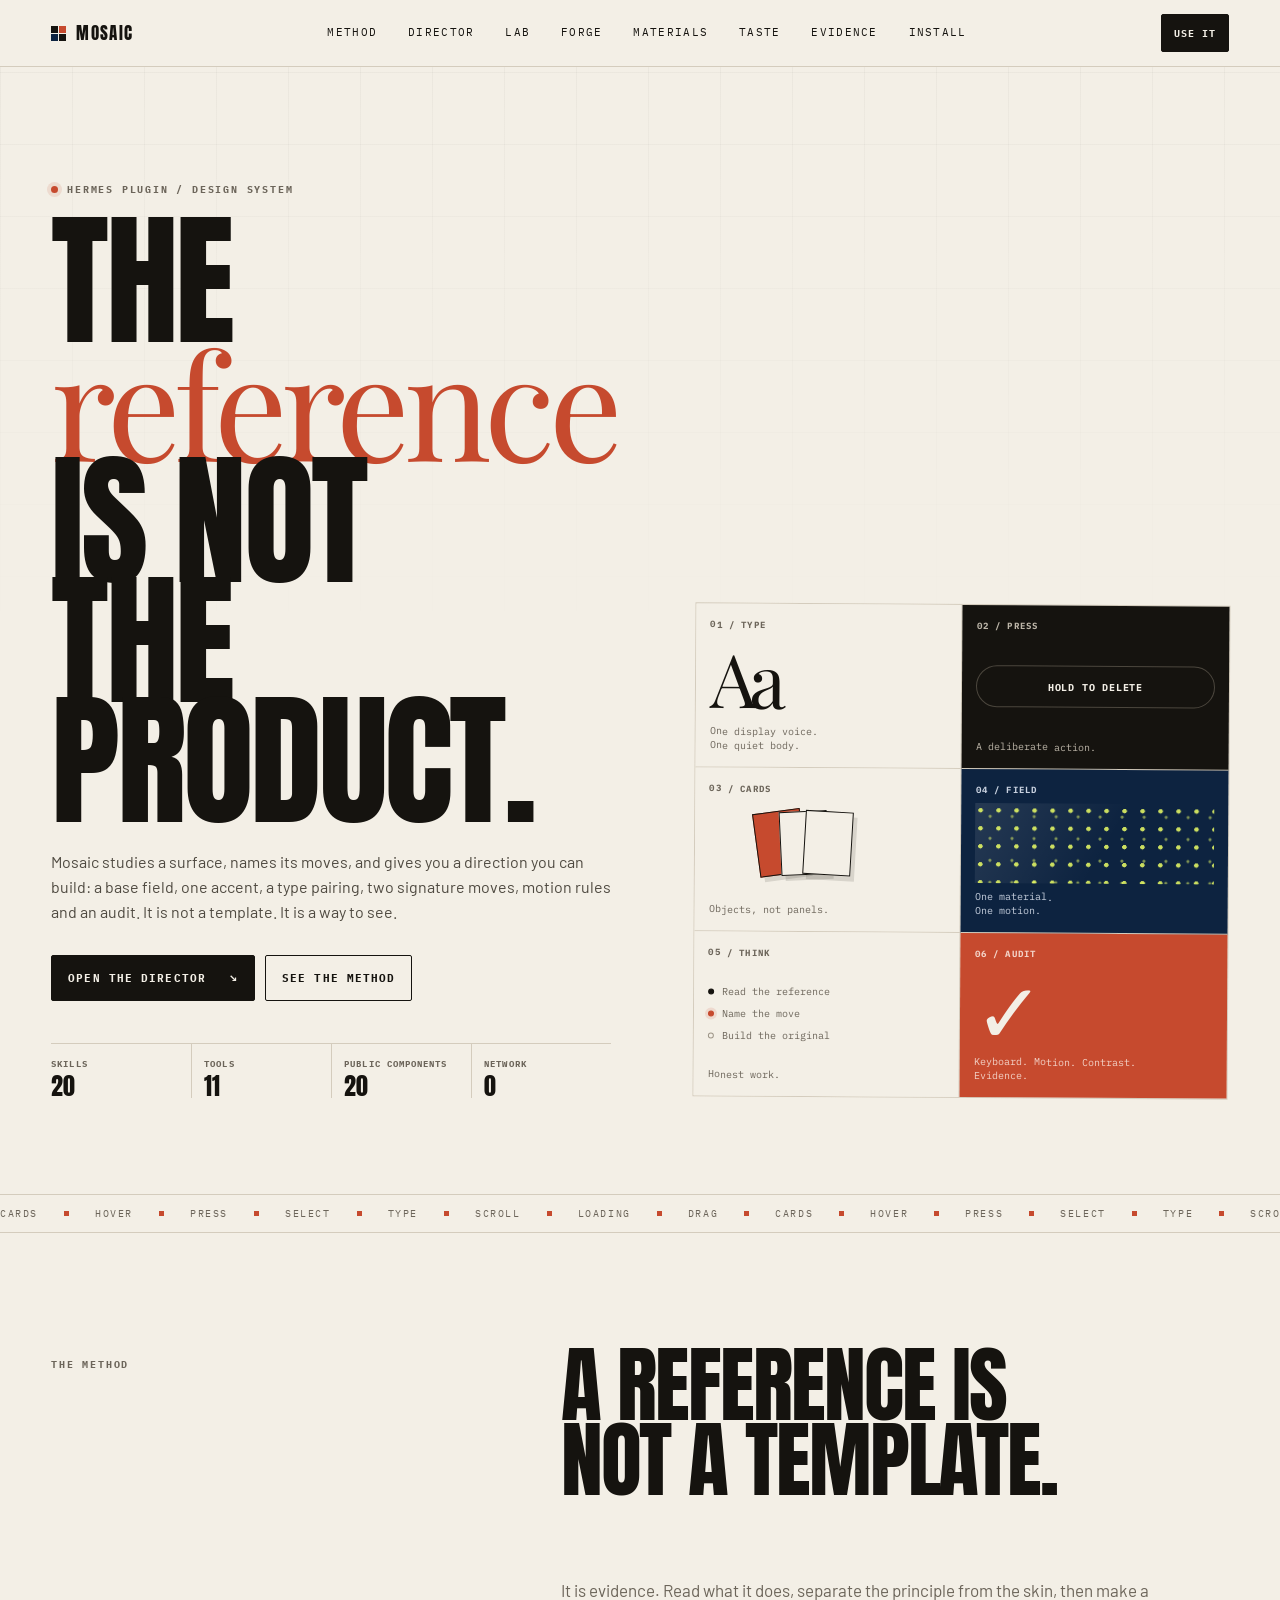
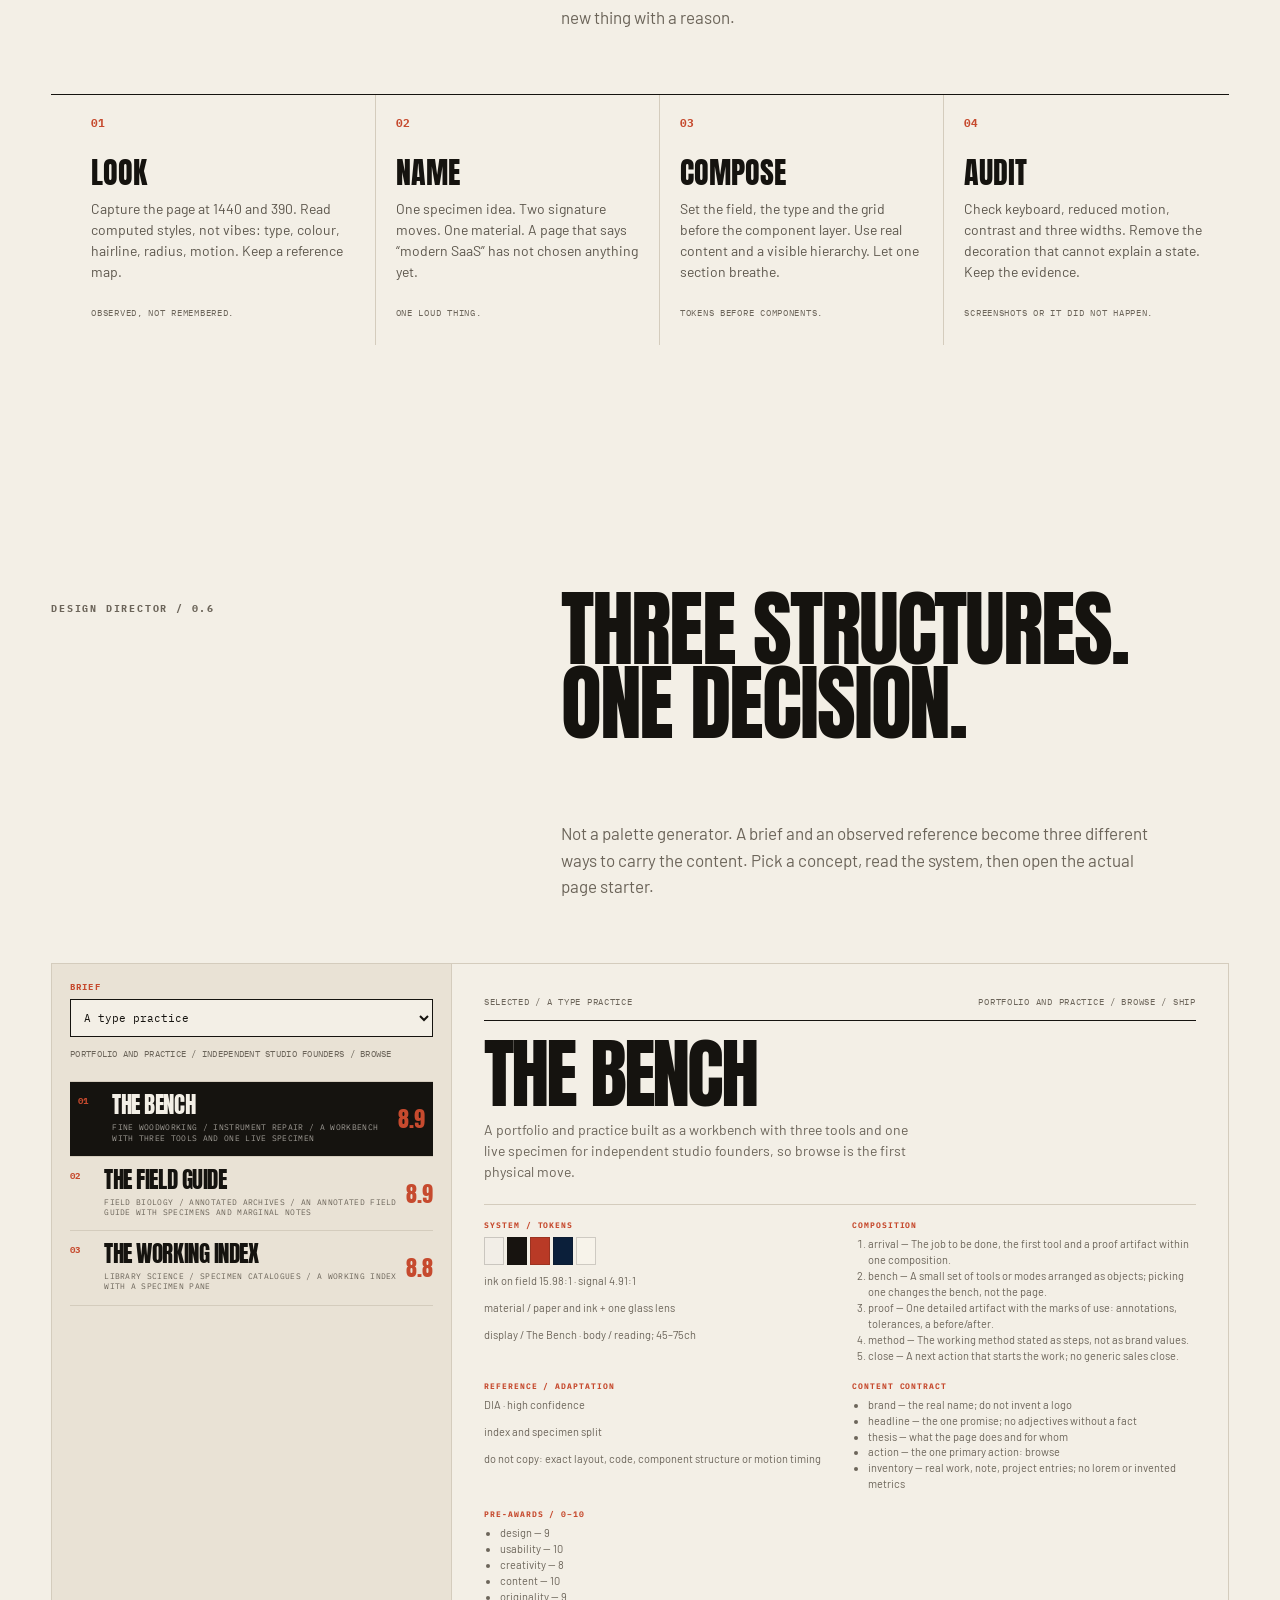
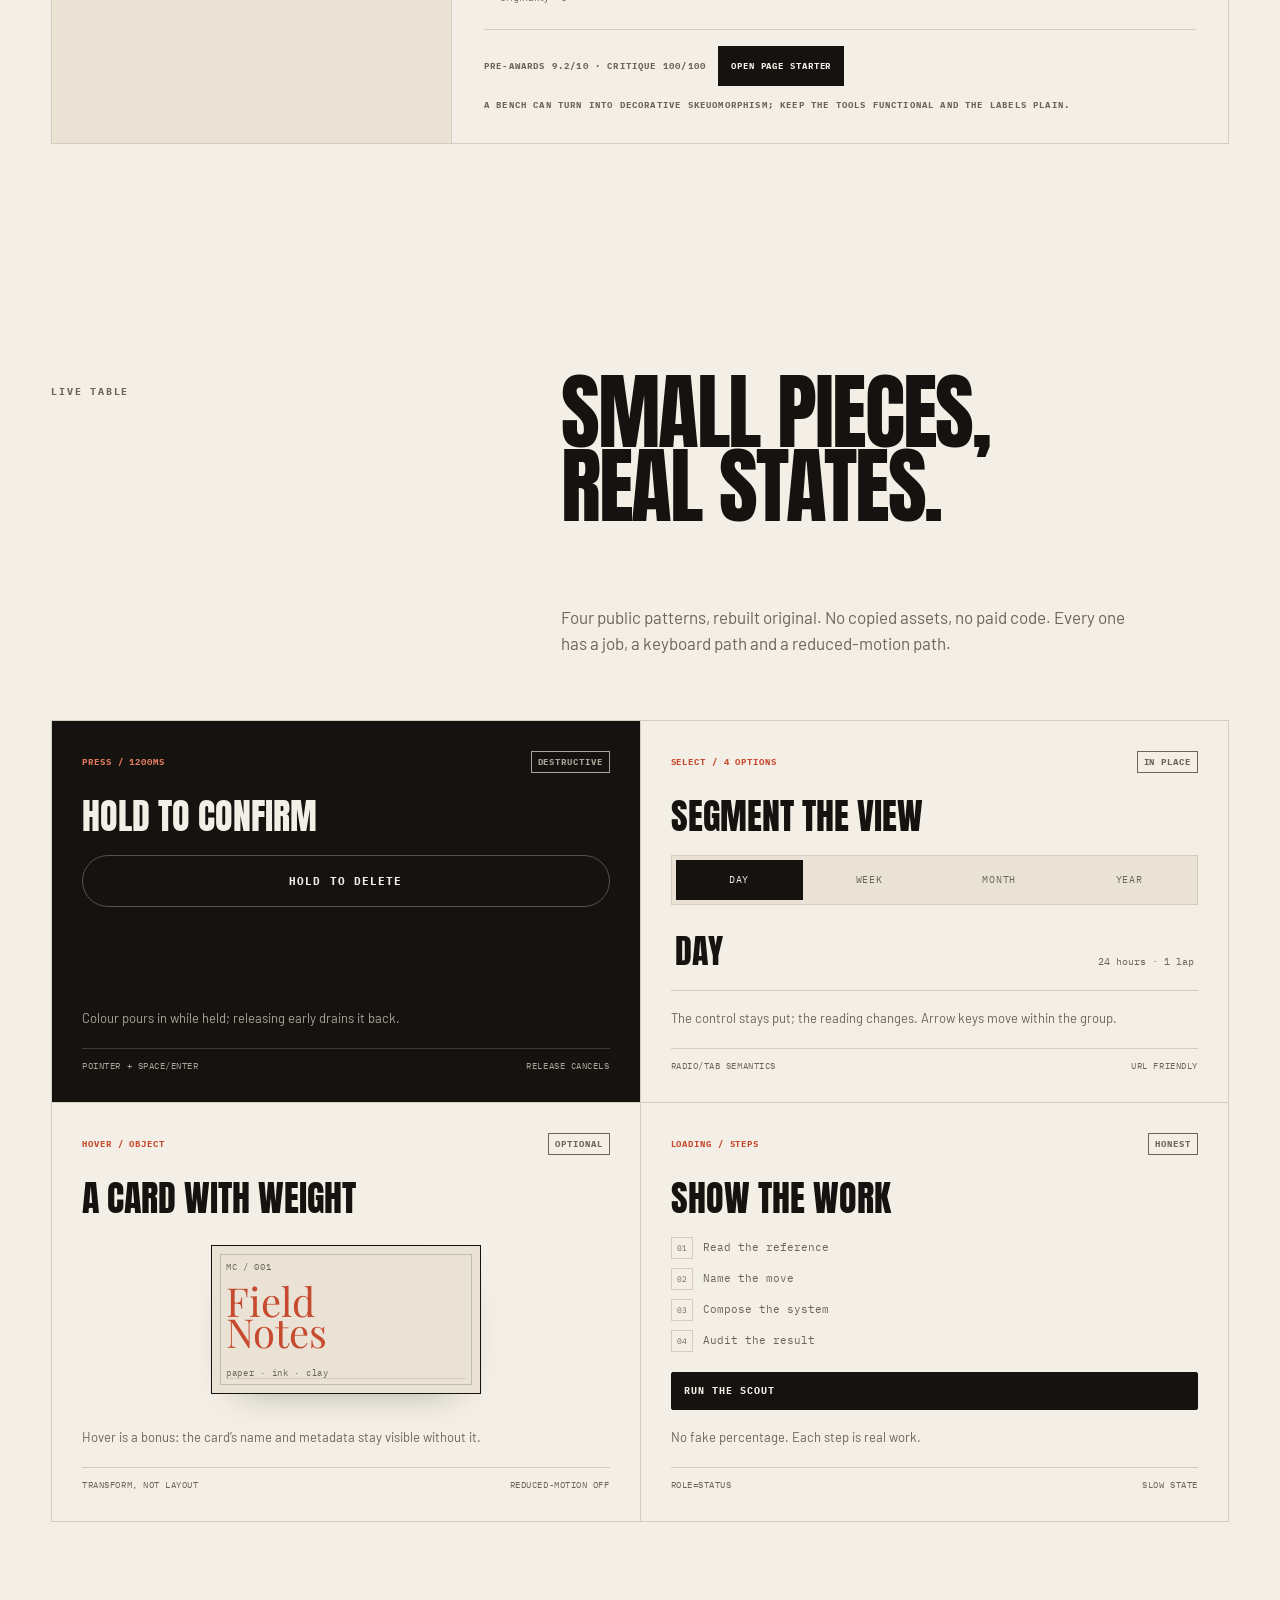
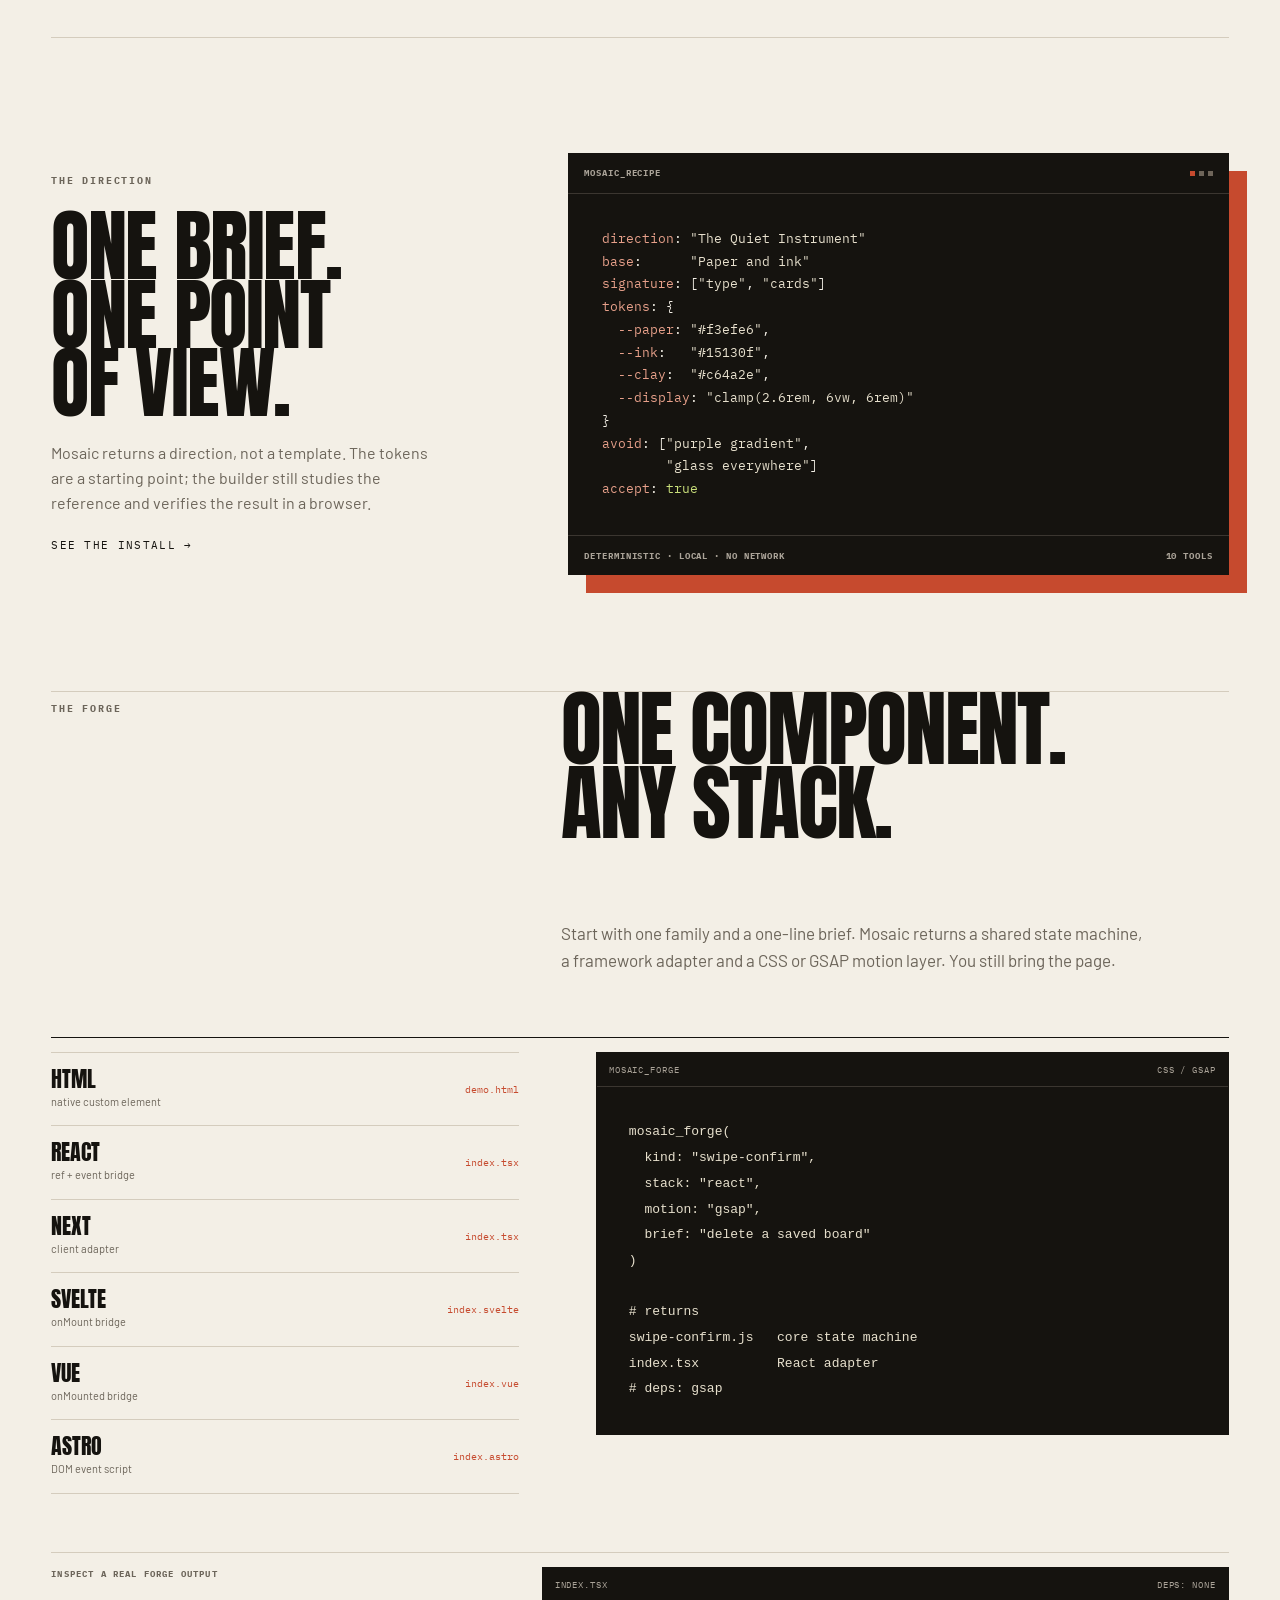
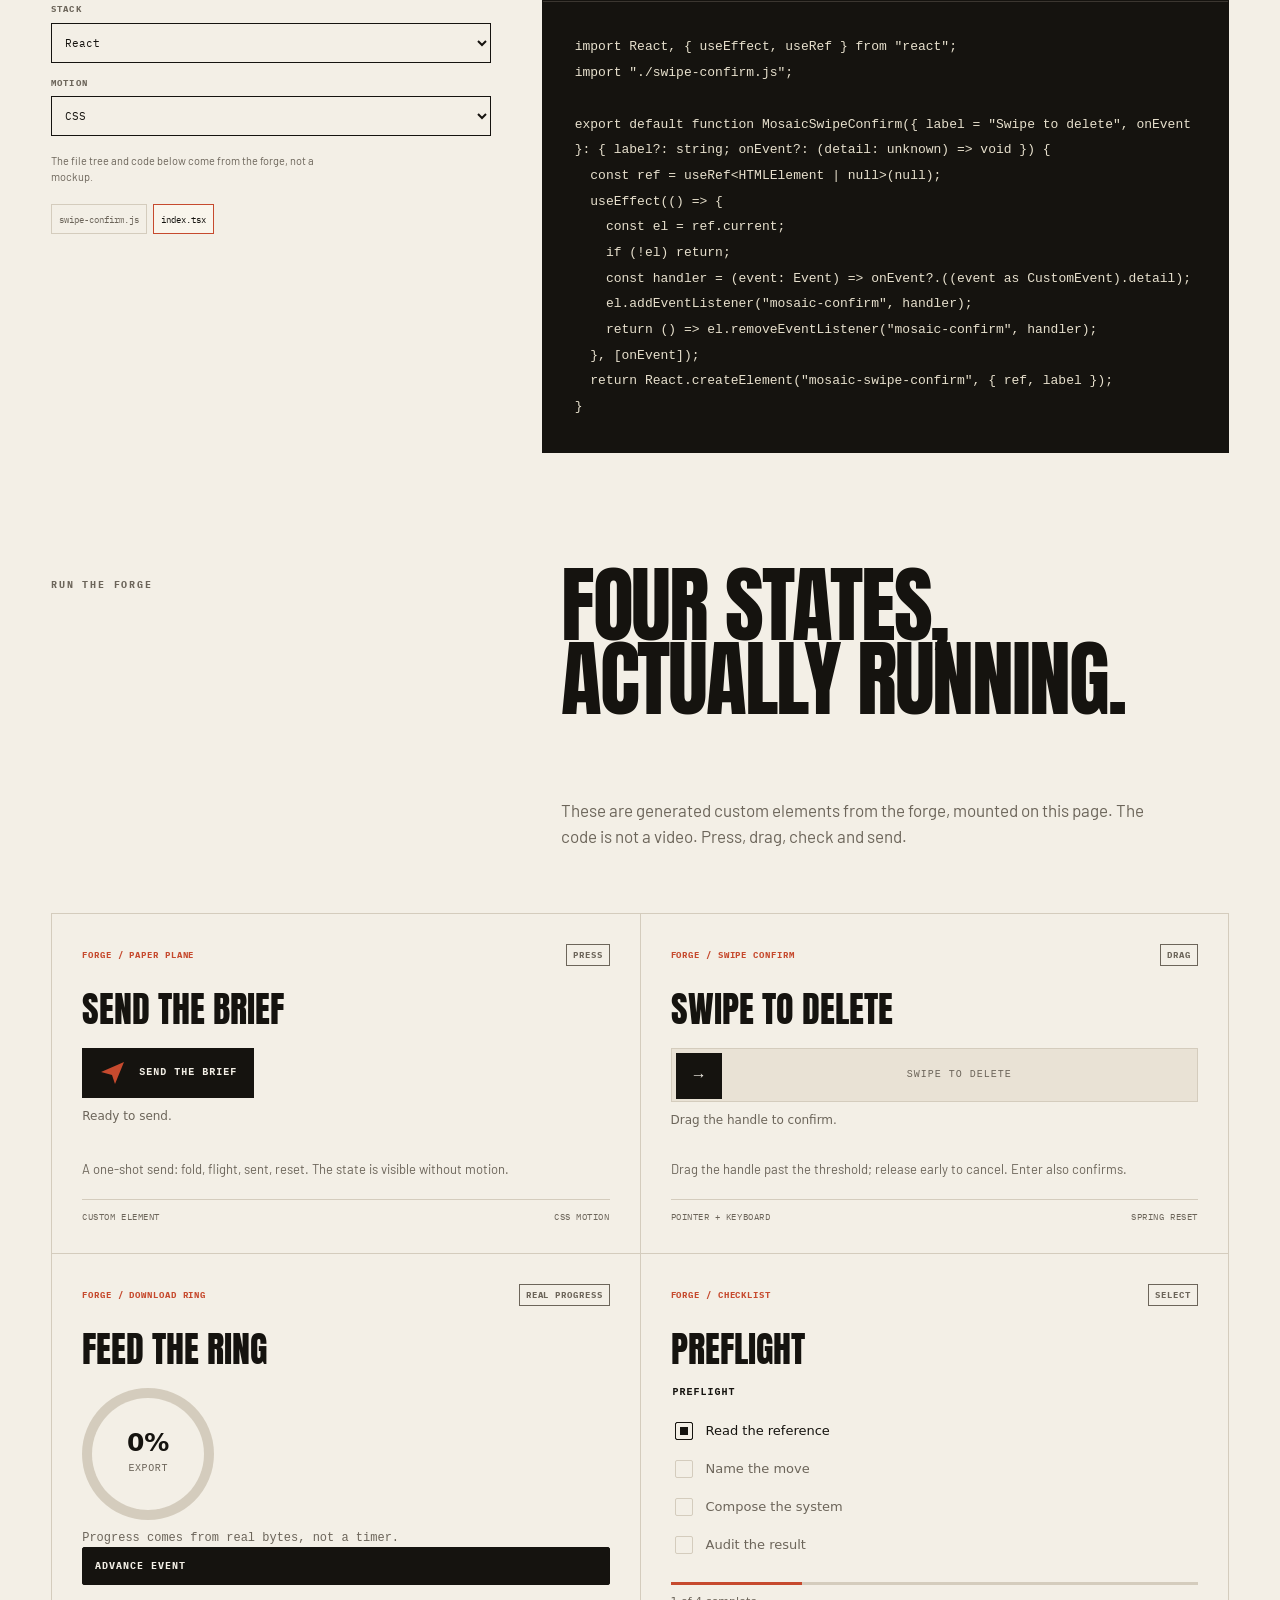
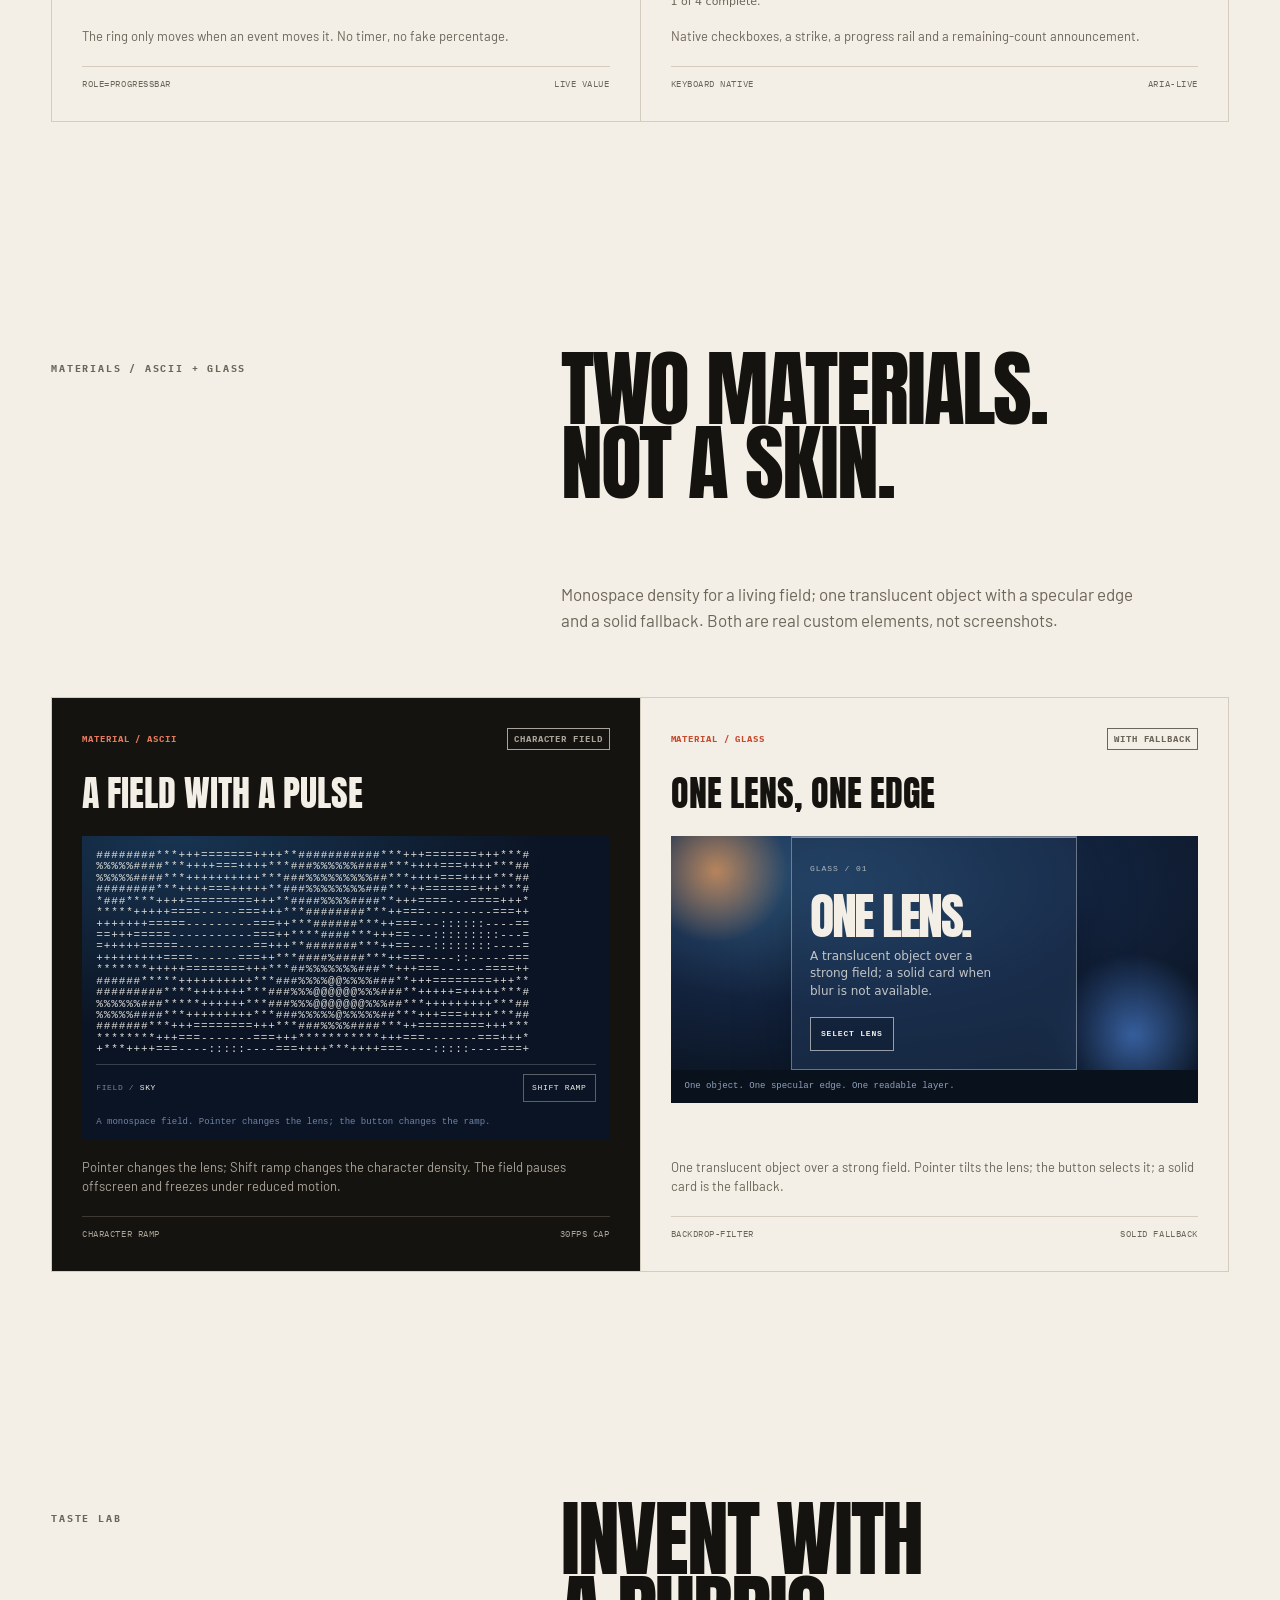
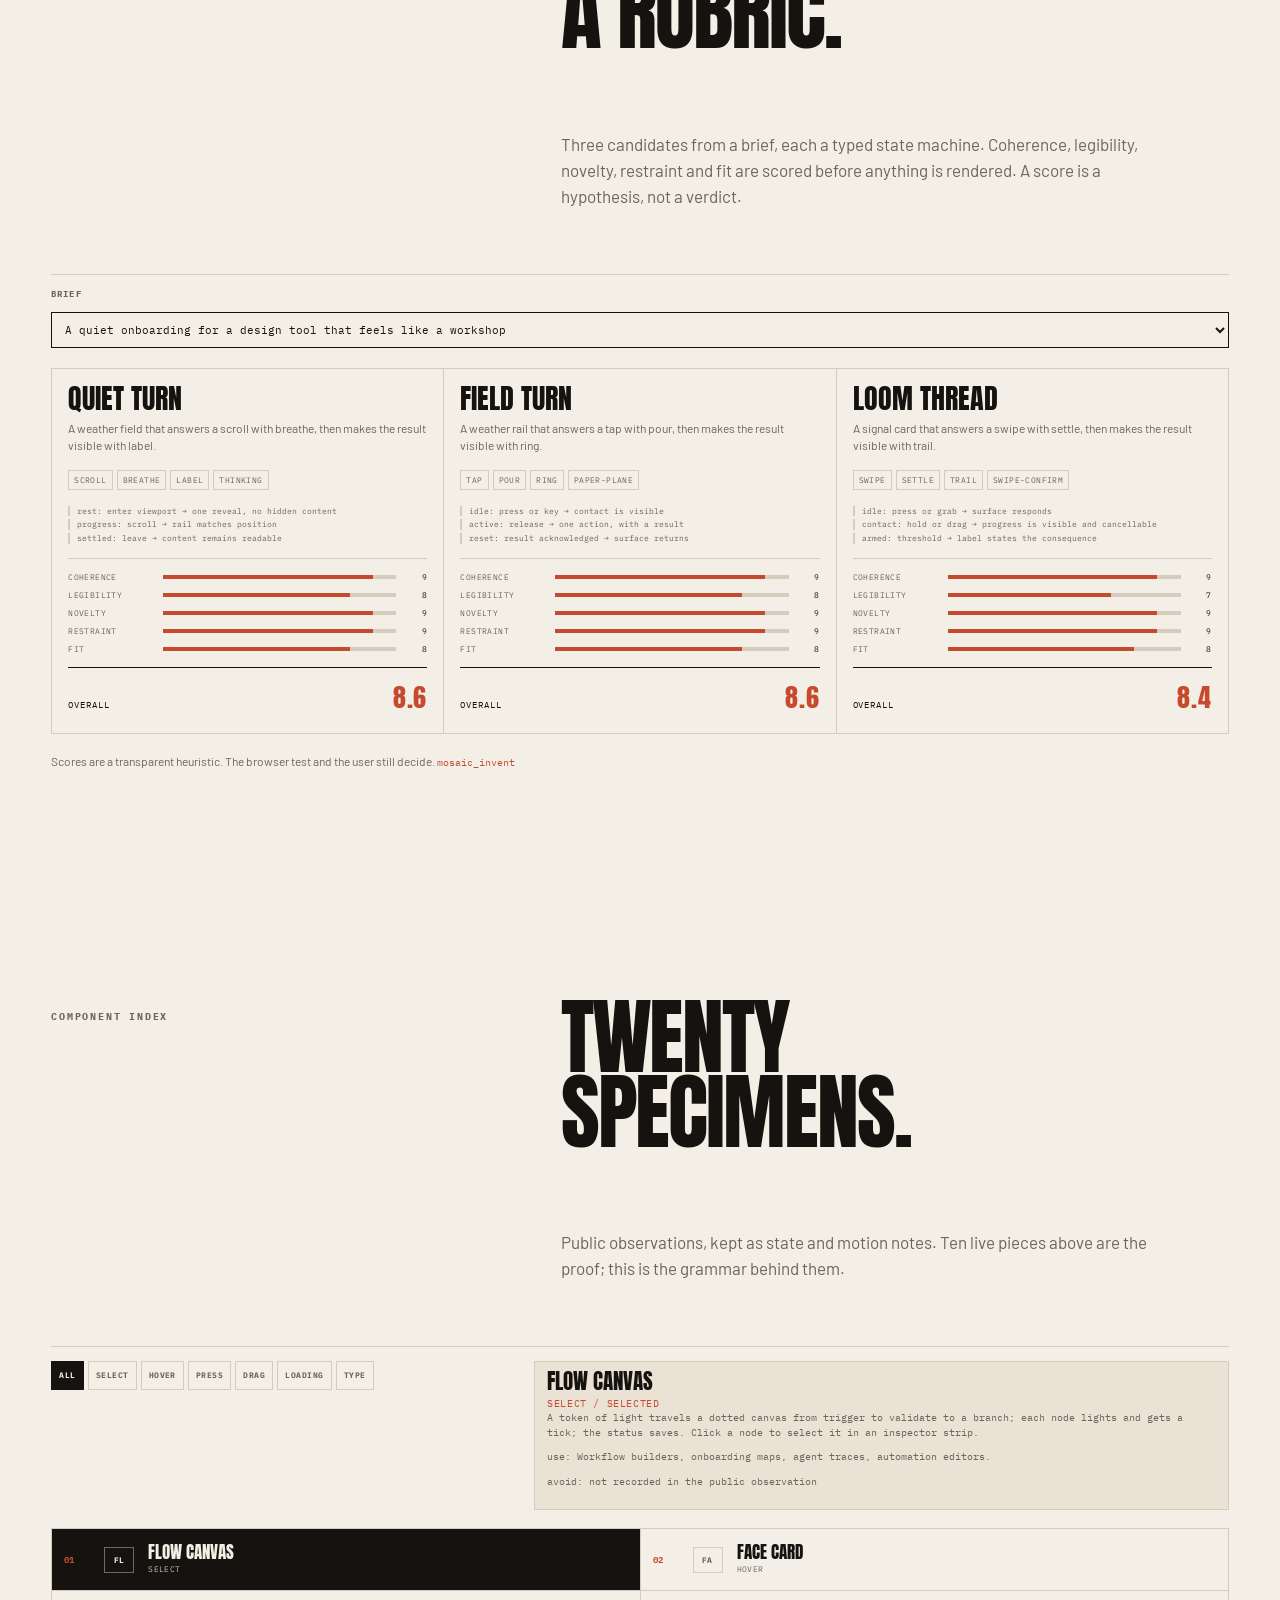
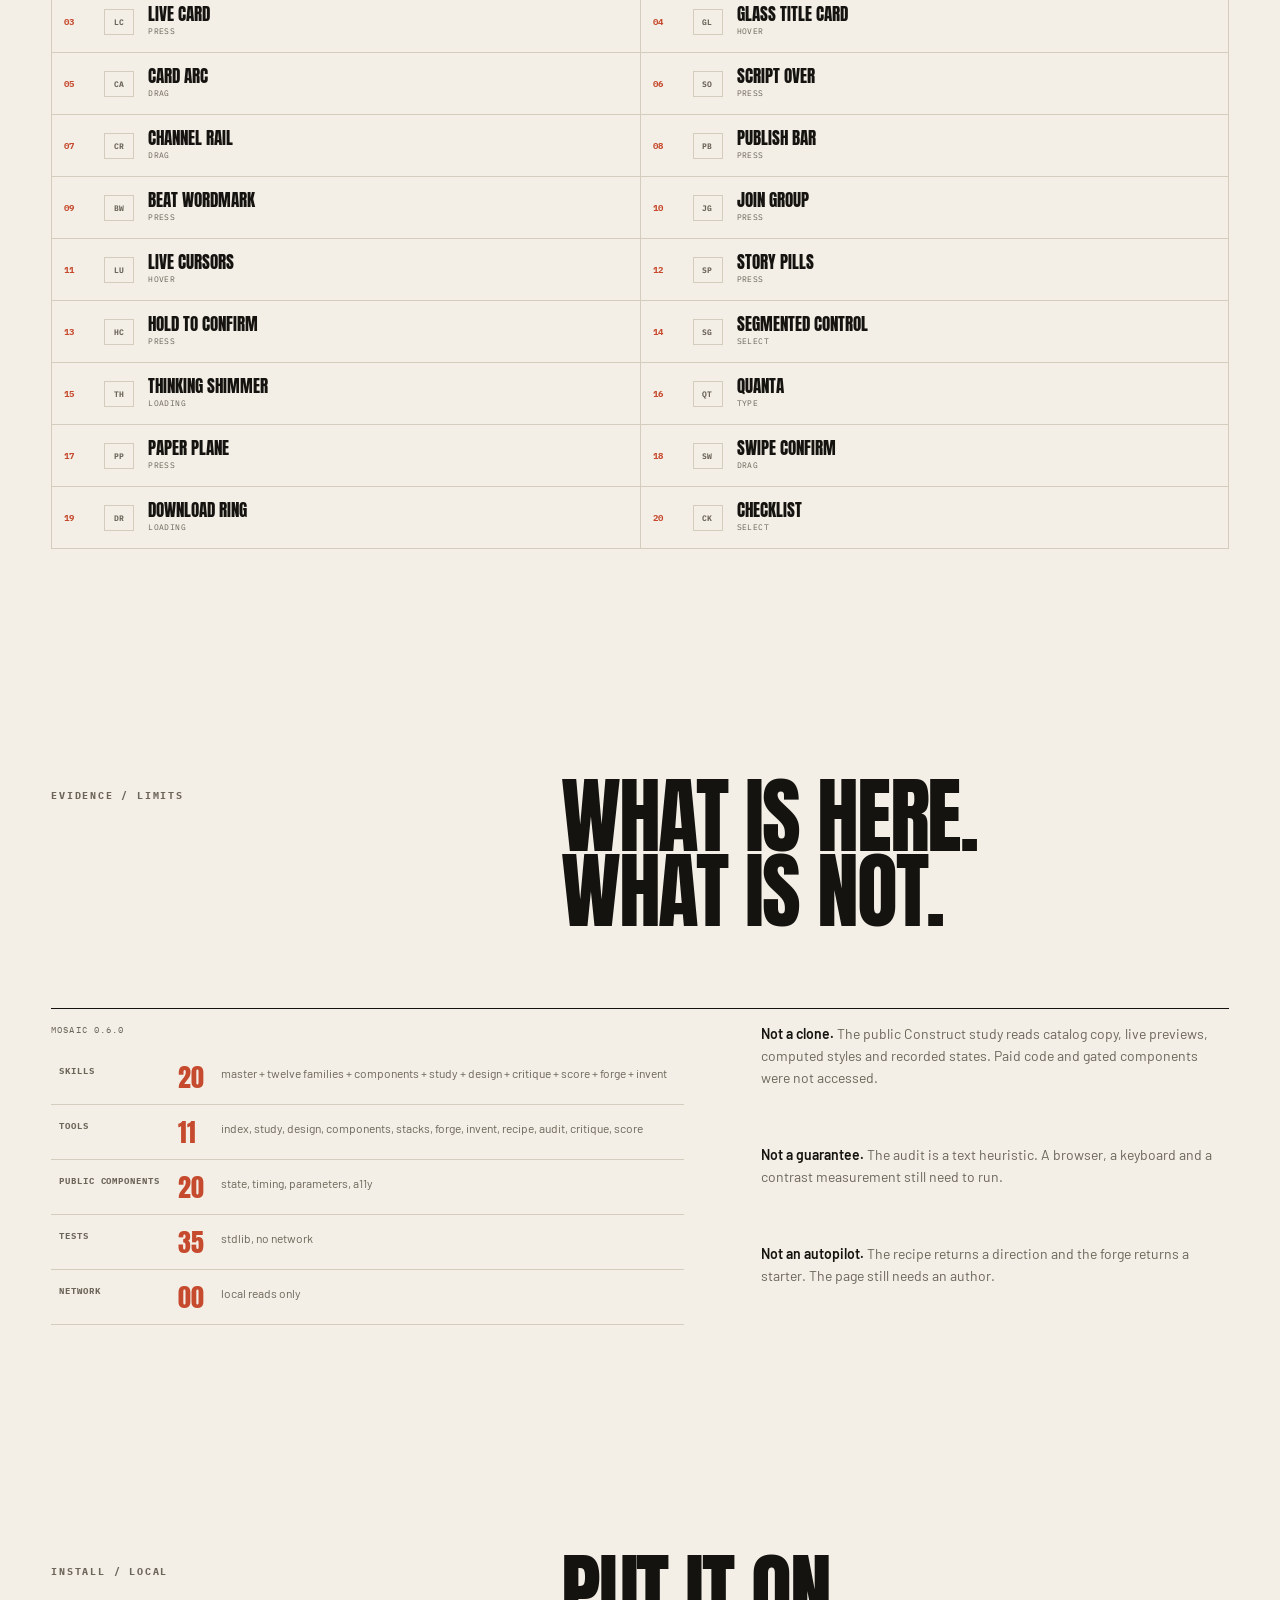
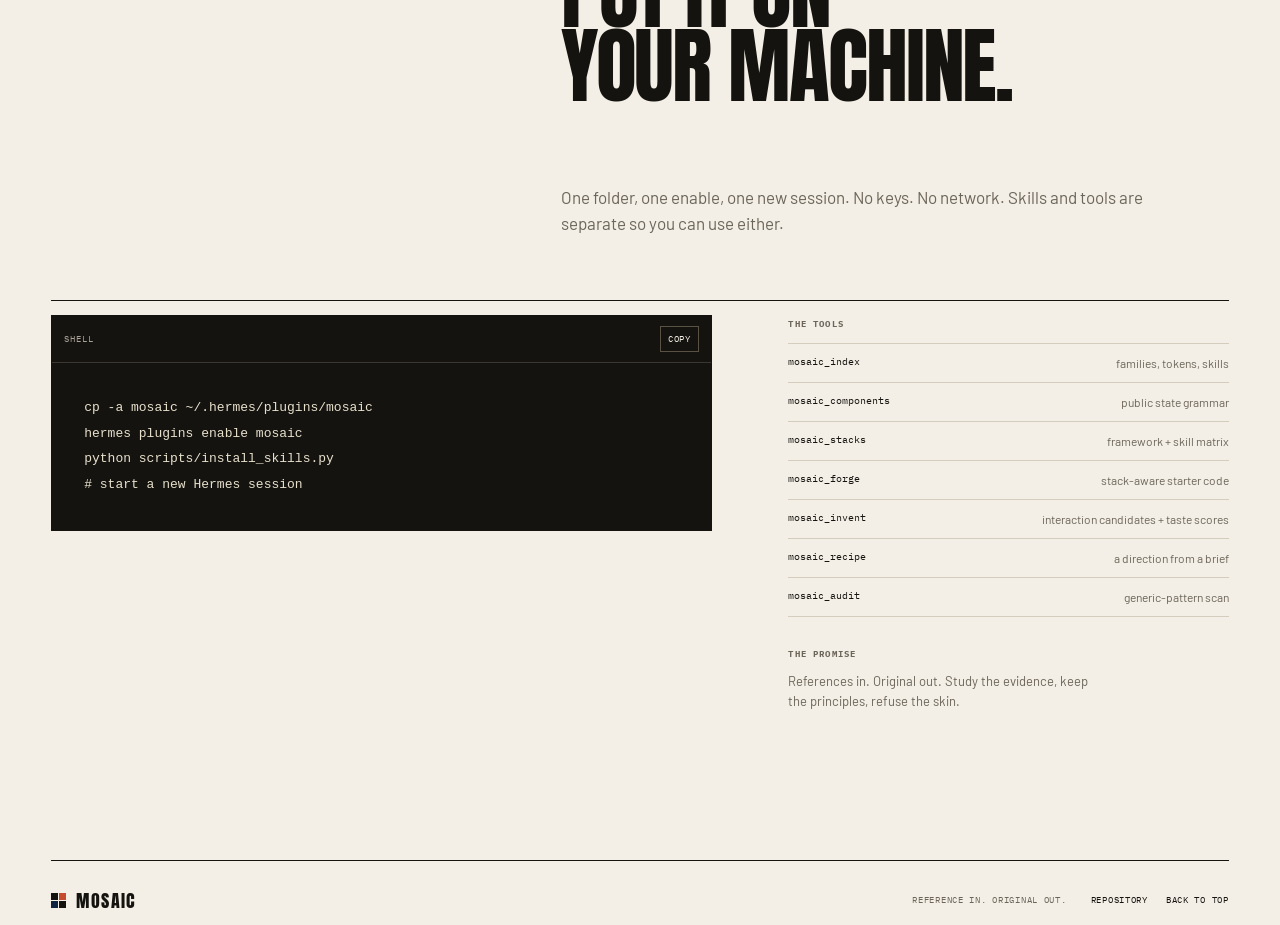
==== site/index.html @ 7f7f1e5a "Fix download ring sweep and remove duplicate specimen rows" ====
<!doctype html>
<html lang="en" class="no-js">
<head>
  <meta charset="utf-8">
  <meta name="viewport" content="width=device-width, initial-scale=1">
  <meta name="theme-color" content="#f3efe6">
  <title>Mosaic — Reference in. Original out.</title>
  <meta name="description" content="Mosaic is a Hermes plugin for turning a studied design reference into an original web direction: tokens, type, composition, motion and an audit. Not a template.">
  <link rel="icon" href="data:image/svg+xml,%3Csvg xmlns='http://www.w3.org/2000/svg' viewBox='0 0 32 32'%3E%3Crect width='32' height='32' fill='%23f3efe6'/%3E%3Crect x='4' y='4' width='11' height='11' fill='%2315130f'/%3E%3Crect x='17' y='4' width='11' height='11' fill='%23c64a2e'/%3E%3Crect x='4' y='17' width='11' height='11' fill='%230d2340'/%3E%3Crect x='17' y='17' width='11' height='11' fill='%2315130f'/%3E%3C/svg%3E">
  <link rel="preload" href="fonts/Anton-Regular.ttf" as="font" type="font/ttf" crossorigin>
  <link rel="preload" href="fonts/Barlow-Regular.ttf" as="font" type="font/ttf" crossorigin>
  <link rel="stylesheet" href="styles.css?v=0.6.0">
</head>
<body>
  <a class="skip" href="#main">Skip to content</a>

  <header class="site-head">
    <a class="brand" href="#top" aria-label="Mosaic home">
      <span class="brand-mark" aria-hidden="true"><i></i><i></i><i></i><i></i></span>
      <span class="brand-name">MOSAIC</span>
    </a>
    <nav class="site-nav" aria-label="Primary">
      <a href="#method">Method</a>
      <a href="#director">Director</a>
      <a href="#lab">Lab</a>
      <a href="#forge">Forge</a>
      <a href="#materials">Materials</a>
      <a href="#taste">Taste</a>
      <a href="#evidence">Evidence</a>
      <a href="#install">Install</a>
    </nav>
    <a class="btn btn-small" href="#install">Use it</a>
  </header>

  <main id="main">
    <section class="hero wrap" id="top">
      <div class="hero-copy">
        <p class="eyebrow"><span class="dot"></span> Hermes plugin / design system</p>
        <h1>The <em>reference</em><br>is not<br>the product.</h1>
        <p class="hero-lede">Mosaic studies a surface, names its moves, and gives you a direction you can build: a base field, one accent, a type pairing, two signature moves, motion rules and an audit. It is not a template. It is a way to see.</p>
        <div class="hero-actions">
          <a class="btn" href="#director">Open the director <span aria-hidden="true">↘</span></a>
          <a class="btn btn-ghost" href="#method">See the method</a>
        </div>
        <dl class="hero-stats">
          <div><dt>Skills</dt><dd>20</dd></div>
          <div><dt>Tools</dt><dd>11</dd></div>
          <div><dt>Public components</dt><dd>20</dd></div>
          <div><dt>Network</dt><dd>0</dd></div>
        </dl>
      </div>

      <div class="hero-mosaic" aria-label="A mosaic of original design specimens">
        <article class="tile tile-type">
          <span class="tile-label">01 / TYPE</span>
          <span class="type-mark" aria-hidden="true">Aa</span>
          <span class="tile-caption">One display voice.<br>One quiet body.</span>
        </article>
        <article class="tile tile-press" data-tile-hold>
          <span class="tile-label">02 / PRESS</span>
          <button class="mini-hold" type="button" data-hold aria-describedby="mini-hold-status">
            <span data-hold-label>Hold to delete</span>
            <span class="mini-hold-fill" data-hold-fill aria-hidden="true"></span>
          </button>
          <span class="tile-caption" id="mini-hold-status" aria-live="polite">A deliberate action.</span>
        </article>
        <article class="tile tile-card">
          <span class="tile-label">03 / CARDS</span>
          <div class="mini-cards" aria-hidden="true"><i></i><i></i><i></i></div>
          <span class="tile-caption">Objects, not panels.</span>
        </article>
        <article class="tile tile-field">
          <span class="tile-label">04 / FIELD</span>
          <div class="mini-field" aria-hidden="true"></div>
          <span class="tile-caption">One material.<br>One motion.</span>
        </article>
        <article class="tile tile-think">
          <span class="tile-label">05 / THINK</span>
          <ol class="mini-steps" aria-hidden="true">
            <li class="is-done"><span></span>Read the reference</li>
            <li class="is-now"><span></span>Name the move</li>
            <li><span></span>Build the original</li>
          </ol>
          <span class="tile-caption">Honest work.</span>
        </article>
        <article class="tile tile-audit">
          <span class="tile-label">06 / AUDIT</span>
          <div class="audit-mark" aria-hidden="true">✓</div>
          <span class="tile-caption">Keyboard. Motion. Contrast.<br>Evidence.</span>
        </article>
      </div>
    </section>

    <div class="ticker" aria-label="Interaction families">
      <div class="ticker-track">
        <span>CARDS</span><i></i><span>HOVER</span><i></i><span>PRESS</span><i></i><span>SELECT</span><i></i><span>TYPE</span><i></i><span>SCROLL</span><i></i><span>LOADING</span><i></i><span>DRAG</span><i></i><span>CARDS</span><i></i><span>HOVER</span><i></i><span>PRESS</span><i></i><span>SELECT</span><i></i><span>TYPE</span><i></i><span>SCROLL</span><i></i><span>LOADING</span><i></i><span>DRAG</span><i></i>
      </div>
    </div>

    <section class="method wrap" id="method">
      <div class="section-head reveal">
        <p class="eyebrow">The method</p>
        <h2>A reference is<br>not a template.</h2>
        <p>It is evidence. Read what it does, separate the principle from the skin, then make a new thing with a reason.</p>
      </div>
      <ol class="method-grid">
        <li class="step reveal">
          <span class="step-num">01</span>
          <h3>Look</h3>
          <p>Capture the page at 1440 and 390. Read computed styles, not vibes: type, colour, hairline, radius, motion. Keep a reference map.</p>
          <span class="step-note">Observed, not remembered.</span>
        </li>
        <li class="step reveal">
          <span class="step-num">02</span>
          <h3>Name</h3>
          <p>One specimen idea. Two signature moves. One material. A page that says “modern SaaS” has not chosen anything yet.</p>
          <span class="step-note">One loud thing.</span>
        </li>
        <li class="step reveal">
          <span class="step-num">03</span>
          <h3>Compose</h3>
          <p>Set the field, the type and the grid before the component layer. Use real content and a visible hierarchy. Let one section breathe.</p>
          <span class="step-note">Tokens before components.</span>
        </li>
        <li class="step reveal">
          <span class="step-num">04</span>
          <h3>Audit</h3>
          <p>Check keyboard, reduced motion, contrast and three widths. Remove the decoration that cannot explain a state. Keep the evidence.</p>
          <span class="step-note">Screenshots or it did not happen.</span>
        </li>
      </ol>
    </section>

    <section class="director wrap" id="director">
      <div class="section-head reveal">
        <p class="eyebrow">Design director / 0.6</p>
        <h2>Three structures.<br>One decision.</h2>
        <p>Not a palette generator. A brief and an observed reference become three different ways to carry the content. Pick a concept, read the system, then open the actual page starter.</p>
      </div>
      <div class="director-stage" data-director>
        <aside class="director-sidebar">
          <label for="director-brief">Brief</label>
          <select id="director-brief"></select>
          <div class="director-meta" id="director-meta"></div>
          <div class="director-concepts" id="director-concepts" role="list" aria-label="Design concepts"></div>
        </aside>
        <div class="director-panel" id="director-panel" aria-live="polite"></div>
      </div>
      <dialog class="director-dialog" id="director-dialog" aria-label="Generated page starter">
        <div class="director-dialog-inner">
          <div class="director-dialog-bar"><span id="director-dialog-title">Page starter</span><button type="button" data-director-close aria-label="Close preview">Close ×</button></div>
          <iframe id="director-preview" title="Generated page starter preview" sandbox="allow-scripts"></iframe>
        </div>
      </dialog>
    </section>

    <section class="lab wrap" id="lab">
      <div class="section-head reveal">
        <p class="eyebrow">Live table</p>
        <h2>Small pieces,<br>real states.</h2>
        <p>Four public patterns, rebuilt original. No copied assets, no paid code. Every one has a job, a keyboard path and a reduced-motion path.</p>
      </div>

      <div class="lab-grid">
        <article class="lab-panel lab-dark reveal">
          <header><span class="lab-kicker">PRESS / 1200MS</span><span class="lab-tag">destructive</span></header>
          <h3>Hold to confirm</h3>
          <button class="hold" type="button" data-hold aria-describedby="hold-status">
            <span class="hold-fill" data-hold-fill aria-hidden="true"></span>
            <span class="hold-label" data-hold-label>Hold to delete</span>
          </button>
          <p class="lab-status" id="hold-status" role="status" aria-live="polite">Colour pours in while held; releasing early drains it back.</p>
          <footer><span>pointer + Space/Enter</span><span>release cancels</span></footer>
        </article>

        <article class="lab-panel reveal">
          <header><span class="lab-kicker">SELECT / 4 OPTIONS</span><span class="lab-tag">in place</span></header>
          <h3>Segment the view</h3>
          <div class="seg" role="tablist" aria-label="Time range">
            <button role="tab" aria-selected="true" data-seg="day">Day</button>
            <button role="tab" aria-selected="false" tabindex="-1" data-seg="week">Week</button>
            <button role="tab" aria-selected="false" tabindex="-1" data-seg="month">Month</button>
            <button role="tab" aria-selected="false" tabindex="-1" data-seg="year">Year</button>
          </div>
          <div class="seg-readout" data-seg-readout aria-live="polite">
            <strong>Day</strong><span>24 hours · 1 lap</span>
          </div>
          <p class="lab-status">The control stays put; the reading changes. Arrow keys move within the group.</p>
          <footer><span>radio/tab semantics</span><span>URL friendly</span></footer>
        </article>

        <article class="lab-panel reveal">
          <header><span class="lab-kicker">HOVER / OBJECT</span><span class="lab-tag">optional</span></header>
          <h3>A card with weight</h3>
          <div class="tilt-wrap" data-tilt>
            <div class="tilt-card">
              <span class="tilt-index">MC / 001</span>
              <span class="tilt-title">Field<br>Notes</span>
              <span class="tilt-meta">paper · ink · clay</span>
              <span class="tilt-line" aria-hidden="true"></span>
            </div>
          </div>
          <p class="lab-status">Hover is a bonus: the card’s name and metadata stay visible without it.</p>
          <footer><span>transform, not layout</span><span>reduced-motion off</span></footer>
        </article>

        <article class="lab-panel reveal">
          <header><span class="lab-kicker">LOADING / STEPS</span><span class="lab-tag">honest</span></header>
          <h3>Show the work</h3>
          <ol class="think" data-think-steps aria-live="polite">
            <li data-step><span>01</span>Read the reference</li>
            <li data-step><span>02</span>Name the move</li>
            <li data-step><span>03</span>Compose the system</li>
            <li data-step><span>04</span>Audit the result</li>
          </ol>
          <button class="btn btn-small" type="button" data-think>Run the scout</button>
          <p class="lab-status" data-think-status>No fake percentage. Each step is real work.</p>
          <footer><span>role=status</span><span>slow state</span></footer>
        </article>
      </div>
    </section>

    <section class="recipe wrap" id="recipe">
      <div class="recipe-copy reveal">
        <p class="eyebrow">The direction</p>
        <h2>One brief.<br>One point<br>of view.</h2>
        <p>Mosaic returns a direction, not a template. The tokens are a starting point; the builder still studies the reference and verifies the result in a browser.</p>
        <a class="text-link" href="#install">See the install <span aria-hidden="true">→</span></a>
      </div>
      <div class="recipe-panel reveal" aria-label="Example Mosaic recipe">
        <div class="panel-top"><span>mosaic_recipe</span><span class="panel-dots" aria-hidden="true"><i></i><i></i><i></i></span></div>
        <pre><code><span class="c-key">direction</span>: <span class="c-str">"The Quiet Instrument"</span>
<span class="c-key">base</span>:      <span class="c-str">"Paper and ink"</span>
<span class="c-key">signature</span>: [<span class="c-str">"type"</span>, <span class="c-str">"cards"</span>]
<span class="c-key">tokens</span>: {
  <span class="c-key">--paper</span>: <span class="c-str">"#f3efe6"</span>,
  <span class="c-key">--ink</span>:   <span class="c-str">"#15130f"</span>,
  <span class="c-key">--clay</span>:  <span class="c-str">"#c64a2e"</span>,
  <span class="c-key">--display</span>: <span class="c-str">"clamp(2.6rem, 6vw, 6rem)"</span>
}
<span class="c-key">avoid</span>: [<span class="c-str">"purple gradient"</span>,
        <span class="c-str">"glass everywhere"</span>]
<span class="c-key">accept</span>: <span class="c-bool">true</span></code></pre>
        <div class="panel-foot"><span>deterministic · local · no network</span><span>10 tools</span></div>
      </div>
    </section>

    <section class="forge wrap" id="forge">
      <div class="section-head reveal">
        <p class="eyebrow">The forge</p>
        <h2>One component.<br>Any stack.</h2>
        <p>Start with one family and a one-line brief. Mosaic returns a shared state machine, a framework adapter and a CSS or GSAP motion layer. You still bring the page.</p>
      </div>
      <div class="forge-grid reveal">
        <div class="stack-list" aria-label="Supported stacks">
          <div><span><b>HTML</b><small>native custom element</small></span><code>demo.html</code></div>
          <div><span><b>React</b><small>ref + event bridge</small></span><code>index.tsx</code></div>
          <div><span><b>Next</b><small>client adapter</small></span><code>index.tsx</code></div>
          <div><span><b>Svelte</b><small>onMount bridge</small></span><code>index.svelte</code></div>
          <div><span><b>Vue</b><small>onMounted bridge</small></span><code>index.vue</code></div>
          <div><span><b>Astro</b><small>DOM event script</small></span><code>index.astro</code></div>
        </div>
        <div class="terminal">
          <div class="terminal-top"><span>mosaic_forge</span><span>CSS / GSAP</span></div>
          <pre><code>mosaic_forge(
  kind: "swipe-confirm",
  stack: "react",
  motion: "gsap",
  brief: "delete a saved board"
)

# returns
swipe-confirm.js   core state machine
index.tsx          React adapter
# deps: gsap</code></pre>
        </div>
      </div>
      <div class="forge-playground reveal">
        <div class="forge-controls">
          <p class="mono-label">Inspect a real forge output</p>
          <label for="forge-stack">Stack</label>
          <select id="forge-stack"></select>
          <label for="forge-motion">Motion</label>
          <select id="forge-motion">
            <option value="css">CSS</option>
            <option value="gsap">GSAP</option>
          </select>
          <p class="forge-note" id="forge-note">The file tree and code below come from the forge, not a mockup.</p>
          <div class="forge-files" id="forge-files" aria-label="Generated files"></div>
        </div>
        <div class="terminal forge-code">
          <div class="terminal-top"><span id="forge-file">swipe-confirm.js</span><span id="forge-deps">deps: none</span></div>
          <pre><code id="forge-code"></code></pre>
        </div>
      </div>
    </section>

    <section class="forge-lab wrap" id="forge-lab">
      <div class="section-head reveal">
        <p class="eyebrow">Run the forge</p>
        <h2>Four states,<br>actually running.</h2>
        <p>These are generated custom elements from the forge, mounted on this page. The code is not a video. Press, drag, check and send.</p>
      </div>
      <div class="lab-grid">
        <article class="lab-panel reveal">
          <header><span class="lab-kicker">FORGE / PAPER PLANE</span><span class="lab-tag">press</span></header>
          <h3>Send the brief</h3>
          <mosaic-paper-plane label="Send the brief"></mosaic-paper-plane>
          <p class="lab-status">A one-shot send: fold, flight, sent, reset. The state is visible without motion.</p>
          <footer><span>custom element</span><span>CSS motion</span></footer>
        </article>
        <article class="lab-panel reveal">
          <header><span class="lab-kicker">FORGE / SWIPE CONFIRM</span><span class="lab-tag">drag</span></header>
          <h3>Swipe to delete</h3>
          <mosaic-swipe-confirm label="Swipe to delete"></mosaic-swipe-confirm>
          <p class="lab-status">Drag the handle past the threshold; release early to cancel. Enter also confirms.</p>
          <footer><span>pointer + keyboard</span><span>spring reset</span></footer>
        </article>
        <article class="lab-panel reveal">
          <header><span class="lab-kicker">FORGE / DOWNLOAD RING</span><span class="lab-tag">real progress</span></header>
          <h3>Feed the ring</h3>
          <mosaic-download-ring label="Export" value="0"></mosaic-download-ring>
          <button class="btn btn-small" type="button" data-demo-download>Advance event</button>
          <p class="lab-status">The ring only moves when an event moves it. No timer, no fake percentage.</p>
          <footer><span>role=progressbar</span><span>live value</span></footer>
        </article>
        <article class="lab-panel reveal">
          <header><span class="lab-kicker">FORGE / CHECKLIST</span><span class="lab-tag">select</span></header>
          <h3>Preflight</h3>
          <mosaic-checklist label="Preflight"></mosaic-checklist>
          <p class="lab-status">Native checkboxes, a strike, a progress rail and a remaining-count announcement.</p>
          <footer><span>keyboard native</span><span>aria-live</span></footer>
        </article>
      </div>
    </section>

    <section class="materials wrap" id="materials">
      <div class="section-head reveal">
        <p class="eyebrow">Materials / ASCII + glass</p>
        <h2>Two materials.<br>Not a skin.</h2>
        <p>Monospace density for a living field; one translucent object with a specular edge and a solid fallback. Both are real custom elements, not screenshots.</p>
      </div>
      <div class="lab-grid">
        <article class="lab-panel lab-dark reveal">
          <header><span class="lab-kicker">MATERIAL / ASCII</span><span class="lab-tag">character field</span></header>
          <h3>A field with a pulse</h3>
          <mosaic-ascii-field aria-label="Animated ASCII field"></mosaic-ascii-field>
          <p class="lab-status">Pointer changes the lens; Shift ramp changes the character density. The field pauses offscreen and freezes under reduced motion.</p>
          <footer><span>character ramp</span><span>30fps cap</span></footer>
        </article>
        <article class="lab-panel reveal">
          <header><span class="lab-kicker">MATERIAL / GLASS</span><span class="lab-tag">with fallback</span></header>
          <h3>One lens, one edge</h3>
          <mosaic-glass-stack aria-label="Interactive glass specimen"></mosaic-glass-stack>
          <p class="lab-status">One translucent object over a strong field. Pointer tilts the lens; the button selects it; a solid card is the fallback.</p>
          <footer><span>backdrop-filter</span><span>solid fallback</span></footer>
        </article>
      </div>
    </section>

    <section class="taste wrap" id="taste">
      <div class="section-head reveal">
        <p class="eyebrow">Taste lab</p>
        <h2>Invent with<br>a rubric.</h2>
        <p>Three candidates from a brief, each a typed state machine. Coherence, legibility, novelty, restraint and fit are scored before anything is rendered. A score is a hypothesis, not a verdict.</p>
      </div>
      <div class="taste-switch reveal">
        <label for="taste-brief">Brief</label>
        <select id="taste-brief"></select>
      </div>
      <div class="taste-grid" id="taste-grid"></div>
      <p class="taste-foot">Scores are a transparent heuristic. The browser test and the user still decide. <code>mosaic_invent</code></p>
    </section>

    <section class="components wrap" id="components">
      <div class="section-head reveal">
        <p class="eyebrow">Component index</p>
        <h2>Twenty<br>specimens.</h2>
        <p>Public observations, kept as state and motion notes. Ten live pieces above are the proof; this is the grammar behind them.</p>
      </div>
      <div class="component-tools reveal">
        <div class="component-filters" id="component-filters" role="group" aria-label="Filter component families"></div>
        <div class="component-detail" id="component-detail" aria-live="polite"></div>
      </div>
      <div class="component-grid" id="component-grid"></div>
    </section>

    <section class="evidence wrap" id="evidence">
      <div class="section-head reveal">
        <p class="eyebrow">Evidence / limits</p>
        <h2>What is here.<br>What is not.</h2>
      </div>
      <div class="evidence-grid reveal">
        <table>
          <caption>Mosaic 0.6.0</caption>
          <tbody>
            <tr><th scope="row">Skills</th><td>20</td><td>master + twelve families + components + study + design + critique + score + forge + invent</td></tr>
            <tr><th scope="row">Tools</th><td>11</td><td>index, study, design, components, stacks, forge, invent, recipe, audit, critique, score</td></tr>
            <tr><th scope="row">Public components</th><td>20</td><td>state, timing, parameters, a11y</td></tr>
            <tr><th scope="row">Tests</th><td>35</td><td>stdlib, no network</td></tr>
            <tr><th scope="row">Network</th><td>00</td><td>local reads only</td></tr>
          </tbody>
        </table>
        <div class="limits">
          <p><strong>Not a clone.</strong> The public Construct study reads catalog copy, live previews, computed styles and recorded states. Paid code and gated components were not accessed.</p>
          <p><strong>Not a guarantee.</strong> The audit is a text heuristic. A browser, a keyboard and a contrast measurement still need to run.</p>
          <p><strong>Not an autopilot.</strong> The recipe returns a direction and the forge returns a starter. The page still needs an author.</p>
        </div>
      </div>
    </section>

    <section class="install wrap" id="install">
      <div class="section-head reveal">
        <p class="eyebrow">Install / local</p>
        <h2>Put it on<br>your machine.</h2>
        <p>One folder, one enable, one new session. No keys. No network. Skills and tools are separate so you can use either.</p>
      </div>
      <div class="install-grid reveal">
        <div class="terminal" aria-label="Install commands">
          <div class="terminal-top"><span>shell</span><button class="copy" type="button" data-copy="#install-code">Copy</button></div>
          <pre id="install-code"><code>cp -a mosaic ~/.hermes/plugins/mosaic
hermes plugins enable mosaic
python scripts/install_skills.py
# start a new Hermes session</code></pre>
        </div>
        <div class="install-list">
          <p class="mono-label">The tools</p>
          <ul>
            <li><code>mosaic_index</code><span>families, tokens, skills</span></li>
            <li><code>mosaic_components</code><span>public state grammar</span></li>
            <li><code>mosaic_stacks</code><span>framework + skill matrix</span></li>
            <li><code>mosaic_forge</code><span>stack-aware starter code</span></li>
            <li><code>mosaic_invent</code><span>interaction candidates + taste scores</span></li>
            <li><code>mosaic_recipe</code><span>a direction from a brief</span></li>
            <li><code>mosaic_audit</code><span>generic-pattern scan</span></li>
          </ul>
          <p class="mono-label">The promise</p>
          <p class="small">References in. Original out. Study the evidence, keep the principles, refuse the skin.</p>
        </div>
      </div>
    </section>
  </main>

  <footer class="site-foot wrap">
    <div class="foot-brand"><span class="brand-mark" aria-hidden="true"><i></i><i></i><i></i><i></i></span> MOSAIC</div>
    <p>Reference in. Original out.</p>
    <div class="foot-links">
      <a href="https://github.com/LangerSword/mosaic">Repository</a>
      <a href="#top">Back to top</a>
    </div>
  </footer>

  <script src="director-samples.js?v=0.6.0" defer></script>
  <script src="forge-samples.js?v=0.6.0" defer></script>
  <script src="invent-samples.js?v=0.6.0" defer></script>
  <script src="component-gallery.js?v=0.6.0" defer></script>
  <script src="app.js?v=0.6.0" defer></script>
  <script type="module" src="forge/paper-plane.js?v=0.6.0"></script>
  <script type="module" src="forge/swipe-confirm.js?v=0.6.0"></script>
  <script type="module" src="forge/download-ring.js?v=0.6.0"></script>
  <script type="module" src="forge/checklist.js?v=0.6.0"></script>
  <script type="module" src="forge/ascii-field.js?v=0.6.0"></script>
  <script type="module" src="forge/glass-stack.js?v=0.6.0"></script>
</body>
</html>
---- site/styles.css ----
@font-face{font-family:Anton;src:url("fonts/Anton-Regular.ttf") format("truetype");font-weight:400;font-style:normal;font-display:swap}
@font-face{font-family:Barlow;src:url("fonts/Barlow-Regular.ttf") format("truetype");font-weight:400;font-style:normal;font-display:swap}
@font-face{font-family:Barlow;src:url("fonts/Barlow-Medium.ttf") format("truetype");font-weight:500;font-style:normal;font-display:swap}
@font-face{font-family:Barlow;src:url("fonts/Barlow-SemiBold.ttf") format("truetype");font-weight:600;font-style:normal;font-display:swap}
@font-face{font-family:Playfair;src:url("fonts/PlayfairDisplay-Italic.ttf") format("truetype");font-weight:400;font-style:italic;font-display:swap}
@font-face{font-family:PlexMono;src:url("fonts/IBMPlexMono-Regular.ttf") format("truetype");font-weight:400;font-style:normal;font-display:swap}
@font-face{font-family:PlexMono;src:url("fonts/IBMPlexMono-Bold.ttf") format("truetype");font-weight:700;font-style:normal;font-display:swap}

:root{
  --paper:#f3efe6;
  --paper-2:#e9e2d5;
  --ink:#15130f;
  --muted:#6c655a;
  --line:#d4ccbd;
  --clay:#c64a2e;
  --cobalt:#0d2340;
  --display:"Anton",Impact,sans-serif;
  --serif:"Playfair",Georgia,serif;
  --body:"Barlow",ui-sans-serif,system-ui,sans-serif;
  --mono:"PlexMono","SFMono-Regular",Consolas,monospace;
  --pad:clamp(20px,4vw,56px);
  --ease:cubic-bezier(.22,1,.36,1);
}
*{box-sizing:border-box}
html{scroll-behavior:smooth;scroll-padding-top:92px}
section[id]{scroll-margin-top:92px}
body{margin:0;background:var(--paper);color:var(--ink);font-family:var(--body);font-size:16px;line-height:1.5;text-rendering:optimizeLegibility}
body::before{content:"";position:fixed;inset:0;pointer-events:none;z-index:-1;background-image:linear-gradient(to right,rgba(21,19,15,.035) 1px,transparent 1px),linear-gradient(to bottom,rgba(21,19,15,.035) 1px,transparent 1px);background-size:72px 72px;mask-image:linear-gradient(to bottom,black,transparent 72%)}
::selection{background:var(--clay);color:var(--paper)}
a{color:inherit}
button{font:inherit;color:inherit}
img,svg{display:block;max-width:100%}

.skip{position:fixed;left:12px;top:-80px;z-index:100;background:var(--ink);color:var(--paper);padding:10px 14px;font-family:var(--mono);font-size:12px;transition:top .18s}
.skip:focus{top:12px}

.wrap{width:min(100% - 2*var(--pad),1400px);margin-inline:auto}
.site-head{position:sticky;top:0;z-index:20;display:flex;align-items:center;justify-content:space-between;gap:24px;width:100%;padding:14px var(--pad);border-bottom:1px solid var(--line);background:var(--paper)}
.brand{display:inline-flex;align-items:center;gap:10px;text-decoration:none}
.brand-mark{display:grid;grid-template-columns:repeat(2,7px);grid-template-rows:repeat(2,7px);gap:1px;flex:none}
.brand-mark i{display:block;background:var(--ink)}
.brand-mark i:nth-child(2){background:var(--clay)}
.brand-mark i:nth-child(3){background:var(--cobalt)}
.brand-name{font-family:var(--display);font-size:17px;letter-spacing:.08em;line-height:1}
.site-nav{display:flex;align-items:center;gap:clamp(14px,2.4vw,34px)}
.site-nav a,.text-link{font-family:var(--mono);font-size:11px;letter-spacing:.12em;text-transform:uppercase;text-decoration:none;border-bottom:1px solid transparent;padding-block:4px;transition:border-color .18s,color .18s}
.site-nav a:hover,.site-nav a:focus-visible,.text-link:hover,.text-link:focus-visible{border-color:currentColor}
.btn{display:inline-flex;align-items:center;justify-content:space-between;gap:24px;min-height:46px;padding:12px 16px;border:1px solid var(--ink);border-radius:2px;background:var(--ink);color:var(--paper);font-family:var(--mono);font-size:11px;font-weight:700;letter-spacing:.1em;text-transform:uppercase;text-decoration:none;cursor:pointer;transition:background .18s,color .18s,transform .18s}
.btn:hover,.btn:focus-visible{background:var(--clay);border-color:var(--clay);color:var(--paper);transform:translateY(-1px)}
.btn-ghost{background:transparent;color:var(--ink)}
.btn-ghost:hover,.btn-ghost:focus-visible{background:var(--ink);color:var(--paper);border-color:var(--ink)}
.btn-small{min-height:38px;padding:8px 12px;gap:12px;font-size:10px}
:focus-visible{outline:2px solid var(--cobalt);outline-offset:3px}

.hero{display:grid;grid-template-columns:minmax(0,1.04fr) minmax(360px,.96fr);gap:clamp(28px,5vw,84px);padding-block:clamp(56px,9vw,120px) clamp(48px,8vw,96px);align-items:end}
.eyebrow{display:flex;align-items:center;gap:9px;margin:0 0 24px;font-family:var(--mono);font-size:10px;font-weight:700;letter-spacing:.18em;text-transform:uppercase;color:var(--muted)}
.dot{width:7px;height:7px;border-radius:50%;background:var(--clay);box-shadow:0 0 0 4px rgba(198,74,46,.12)}
h1,h2,h3,p{margin-top:0}
h1{max-width:840px;margin-bottom:30px;font-family:var(--display);font-weight:400;font-size:clamp(4.3rem,11.4vw,10.8rem);line-height:.82;letter-spacing:-.025em;text-transform:uppercase}
h1 em{font-family:var(--serif);font-weight:400;text-transform:none;letter-spacing:-.045em;color:var(--clay)}
.hero-lede{max-width:560px;margin-bottom:30px;color:#4f4a41;font-size:clamp(16px,1.25vw,19px);line-height:1.55;text-wrap:pretty}
.hero-actions{display:flex;flex-wrap:wrap;gap:10px;margin-bottom:42px}
.hero-stats{display:grid;grid-template-columns:repeat(4,minmax(0,1fr));gap:0;margin:0;border-top:1px solid var(--line);max-width:560px}
.hero-stats div{padding:13px 12px 0 0}
.hero-stats div+div{padding-left:12px;border-left:1px solid var(--line)}
.hero-stats dt{font-family:var(--mono);font-size:9px;font-weight:700;letter-spacing:.12em;text-transform:uppercase;color:var(--muted)}
.hero-stats dd{margin:4px 0 0;font-family:var(--display);font-size:24px;line-height:1}
.hero-mosaic{display:grid;grid-template-columns:repeat(2,minmax(0,1fr));grid-auto-rows:minmax(164px,1fr);border:1px solid var(--line);background:var(--paper);transform:rotate(.35deg)}
.tile{position:relative;display:flex;flex-direction:column;justify-content:space-between;min-height:164px;padding:14px;border-right:1px solid var(--line);border-bottom:1px solid var(--line);overflow:hidden;background:var(--paper-2)}
.tile:nth-child(2n){border-right:0}
.tile:nth-child(n+5){border-bottom:0}
.tile-label{font-family:var(--mono);font-size:9px;font-weight:700;letter-spacing:.13em;color:var(--muted)}
.tile-caption{font-family:var(--mono);font-size:10px;line-height:1.4;color:var(--muted)}
.tile-type{background:var(--paper)}
.type-mark{font-family:var(--serif);font-size:74px;line-height:.8;letter-spacing:-.1em;color:var(--ink)}
.tile-press{background:var(--ink);color:var(--paper)}
.tile-press .tile-label,.tile-press .tile-caption{color:#bdb6a9}
.tile-card{background:var(--paper)}
.tile-field{background:var(--cobalt);color:var(--paper)}
.tile-field .tile-label,.tile-field .tile-caption{color:#c8d1df}
.tile-think{background:var(--paper)}
.tile-audit{background:var(--clay);color:var(--paper)}
.tile-audit .tile-label,.tile-audit .tile-caption{color:#f3d3c8}
.mini-hold{position:relative;width:100%;min-height:42px;padding:10px 12px;border:1px solid #4b463d;border-radius:999px;background:transparent;color:var(--paper);font-family:var(--mono);font-size:10px;font-weight:700;letter-spacing:.08em;text-transform:uppercase;cursor:pointer;overflow:hidden;touch-action:manipulation}
.mini-hold-fill{position:absolute;inset:0 auto 0 0;width:100%;background:var(--clay);transform:scaleX(0);transform-origin:left;transition:transform .12s linear;z-index:0}
.mini-hold [data-hold-label]{position:relative;z-index:1}
.mini-hold.is-done{border-color:var(--clay);background:var(--clay)}
.mini-cards{position:relative;height:82px}
.mini-cards i{position:absolute;left:50%;top:3px;width:48px;height:64px;border:1px solid var(--ink);background:var(--paper);box-shadow:4px 5px 0 rgba(21,19,15,.12)}
.mini-cards i:nth-child(1){transform:translateX(-72px) rotate(-8deg);background:var(--clay)}
.mini-cards i:nth-child(2){transform:translateX(-48px) rotate(-3deg)}
.mini-cards i:nth-child(3){transform:translateX(-24px) rotate(3deg)}
.mini-field{height:80px;background:radial-gradient(circle at 30% 40%,rgba(236,255,101,.85) 0 2px,transparent 2.5px),radial-gradient(circle at 68% 60%,rgba(236,255,101,.5) 0 1px,transparent 2px),linear-gradient(120deg,rgba(255,255,255,.1),transparent 55%);background-size:18px 18px,22px 22px,auto}
.mini-steps{display:grid;gap:7px;margin:0;padding:0;list-style:none;font-family:var(--mono);font-size:10px;color:#6c655a}
.mini-steps li{display:flex;align-items:center;gap:8px}
.mini-steps li span{width:6px;height:6px;border:1px solid #9f9789;border-radius:50%;flex:none}
.mini-steps .is-done span{background:var(--ink);border-color:var(--ink)}
.mini-steps .is-now span{background:var(--clay);border-color:var(--clay);box-shadow:0 0 0 3px rgba(198,74,46,.13)}
.audit-mark{font-family:var(--display);font-size:84px;line-height:.8;letter-spacing:-.06em}
.tile:hover{transform:translateY(-3px)}
.tile{transition:transform .22s var(--ease)}

.ticker{margin-top:0;border-top:1px solid var(--line);border-bottom:1px solid var(--line);overflow:hidden;background:var(--paper)}
.ticker-track{display:flex;align-items:center;gap:26px;width:max-content;padding:11px 0;font-family:var(--mono);font-size:10px;letter-spacing:.16em;color:var(--muted);animation:ticker 34s linear infinite}
.ticker-track i{width:5px;height:5px;background:var(--clay);flex:none}
@keyframes ticker{to{transform:translateX(-50%)}}

.method,.lab,.evidence,.install{padding-block:clamp(64px,9vw,128px)}
.section-head{display:grid;grid-template-columns:minmax(220px,.8fr) minmax(0,1.2fr);gap:clamp(18px,5vw,84px);align-items:start;margin-bottom:clamp(32px,5vw,64px)}
.section-head .eyebrow{grid-column:1;margin-bottom:0;padding-top:9px}
.section-head h2{grid-column:2;margin-bottom:16px;font-family:var(--display);font-size:clamp(2.8rem,6.6vw,6rem);font-weight:400;line-height:.88;letter-spacing:-.025em;text-transform:uppercase}
.section-head>p:not(.eyebrow){grid-column:2;max-width:590px;margin-bottom:0;color:var(--muted);font-size:17px;line-height:1.55;text-wrap:pretty}
.method-grid{display:grid;grid-template-columns:repeat(4,minmax(0,1fr));border-top:1px solid var(--ink)}
.step{padding:20px 20px 26px 0;border-right:1px solid var(--line)}
.step+ .step{padding-left:20px}
.step:last-child{border-right:0}
.step-num{display:block;margin-bottom:28px;font-family:var(--mono);font-size:11px;font-weight:700;color:var(--clay)}
.step h3{margin-bottom:10px;font-family:var(--display);font-size:30px;font-weight:400;line-height:.95;text-transform:uppercase}
.step p{max-width:260px;margin-bottom:24px;color:#5d574d;font-size:14px;line-height:1.5}
.step-note{display:block;margin-top:auto;font-family:var(--mono);font-size:9px;letter-spacing:.08em;text-transform:uppercase;color:var(--muted)}
.step{display:flex;flex-direction:column}

.lab{background:var(--paper)}
.lab-grid{display:grid;grid-template-columns:repeat(2,minmax(0,1fr));border-top:1px solid var(--line);border-left:1px solid var(--line)}
.lab-panel{display:flex;flex-direction:column;min-height:340px;padding:clamp(18px,2.4vw,30px);border-right:1px solid var(--line);border-bottom:1px solid var(--line);background:var(--paper)}
.lab-dark{background:var(--ink);color:var(--paper)}
.lab-panel header{display:flex;align-items:center;justify-content:space-between;gap:12px;margin-bottom:26px}
.lab-kicker,.lab-tag,.panel-top,.panel-foot{font-family:var(--mono);font-size:9px;font-weight:700;letter-spacing:.1em;text-transform:uppercase}
.lab-kicker{color:var(--clay)}
.lab-tag{color:var(--muted);border:1px solid currentColor;padding:3px 6px}
.lab-panel h3{margin-bottom:22px;font-family:var(--display);font-size:clamp(24px,2.8vw,36px);font-weight:400;line-height:.95;text-transform:uppercase}
.lab-status{margin:auto 0 0;padding-top:18px;color:var(--muted);font-size:13px;line-height:1.45}
.lab-panel footer{display:flex;justify-content:space-between;gap:10px;margin-top:20px;padding-top:10px;border-top:1px solid var(--line);font-family:var(--mono);font-size:9px;letter-spacing:.06em;text-transform:uppercase;color:var(--muted)}
.lab-dark footer{border-color:#3e3932}
.lab-dark .lab-tag,.lab-dark .lab-status,.lab-dark footer{color:#aaa398}
.lab-dark .lab-kicker{color:#e47b5f}
.hold{position:relative;display:block;width:100%;min-height:52px;padding:14px 16px;border:1px solid #5a5145;border-radius:999px;background:transparent;color:var(--paper);font-family:var(--mono);font-size:11px;font-weight:700;letter-spacing:.1em;text-transform:uppercase;cursor:pointer;overflow:hidden;touch-action:manipulation}
.hold-fill{position:absolute;inset:0 auto 0 0;width:100%;background:var(--clay);transform:scaleX(0);transform-origin:left;transition:transform .12s linear;z-index:0}
.hold-label{position:relative;z-index:1}
.hold.is-done{border-color:var(--clay);background:var(--clay)}
.seg{display:grid;grid-template-columns:repeat(4,1fr);gap:3px;padding:4px;border:1px solid var(--line);background:var(--paper-2)}
.seg button{min-height:40px;padding:8px 6px;border:0;background:transparent;color:var(--muted);font-family:var(--mono);font-size:10px;letter-spacing:.08em;text-transform:uppercase;cursor:pointer}
.seg button[aria-selected="true"]{background:var(--ink);color:var(--paper)}
.seg-readout{display:flex;align-items:baseline;justify-content:space-between;gap:12px;padding:20px 4px 0;border-bottom:1px solid var(--line);padding-bottom:14px}
.seg-readout strong{font-family:var(--display);font-size:34px;font-weight:400;text-transform:uppercase}
.seg-readout span{font-family:var(--mono);font-size:10px;color:var(--muted)}
.tilt-wrap{perspective:900px;display:grid;place-items:center;min-height:150px;padding:8px}
.tilt-card{position:relative;width:min(100%,270px);min-height:132px;padding:14px;border:1px solid var(--ink);background:var(--paper-2);box-shadow:0 18px 40px -30px rgba(21,19,15,.55);transition:transform .18s var(--ease),box-shadow .18s var(--ease);transform-style:preserve-3d}
.tilt-card::after{content:"";position:absolute;inset:8px;border:1px solid rgba(21,19,15,.18);pointer-events:none}
.tilt-index,.tilt-meta{position:relative;z-index:1;display:block;font-family:var(--mono);font-size:9px;letter-spacing:.08em;color:var(--muted)}
.tilt-title{position:relative;z-index:1;display:block;margin:12px 0 18px;font-family:var(--serif);font-size:40px;font-style:italic;line-height:.78;color:var(--clay)}
.tilt-line{position:absolute;left:14px;right:14px;bottom:14px;height:1px;background:var(--line)}
.think{display:grid;gap:9px;margin:0 0 20px;padding:0;list-style:none;font-family:var(--mono);font-size:11px}
.think li{display:flex;gap:10px;align-items:center;color:var(--muted)}
.think li span{display:grid;place-items:center;width:22px;height:22px;border:1px solid var(--line);font-size:8px;flex:none}
.think li.is-done{color:var(--ink)}
.think li.is-done span{background:var(--ink);color:var(--paper);border-color:var(--ink)}
.think li.is-now{color:var(--clay)}
.think li.is-now span{border-color:var(--clay);color:var(--clay)}

.recipe{display:grid;grid-template-columns:minmax(0,.8fr) minmax(0,1.2fr);gap:clamp(28px,6vw,100px);align-items:center;padding-block:clamp(64px,9vw,128px);border-top:1px solid var(--line);border-bottom:1px solid var(--line)}
.recipe-copy h2{font-family:var(--display);font-size:clamp(3rem,6.2vw,6.3rem);font-weight:400;line-height:.86;text-transform:uppercase;letter-spacing:-.02em;margin-bottom:24px}
.recipe-copy>p:not(.eyebrow){max-width:390px;color:var(--muted);font-size:16px;line-height:1.55}
.recipe-panel{background:var(--ink);color:var(--paper);box-shadow:18px 18px 0 var(--clay)}
.panel-top,.panel-foot{display:flex;align-items:center;justify-content:space-between;gap:12px;padding:13px 16px;color:#aaa398}
.panel-top{border-bottom:1px solid #3b3630}
.panel-foot{border-top:1px solid #3b3630}
.panel-dots{display:flex;gap:4px}
.panel-dots i{width:5px;height:5px;background:#6e6559}
.panel-dots i:first-child{background:var(--clay)}
.recipe-panel pre{margin:0;padding:clamp(18px,3vw,34px);overflow:auto;font-family:var(--mono);font-size:clamp(10px,1.1vw,13px);line-height:1.75;tab-size:2}
.recipe-panel code{font-family:inherit}
.c-key{color:#e7a08a}
.c-str{color:#e7e0cd}
.c-bool{color:#c9df7a}

.evidence{padding-block:clamp(64px,9vw,128px)}
.evidence-grid{display:grid;grid-template-columns:minmax(0,1.15fr) minmax(280px,.85fr);gap:clamp(28px,6vw,90px);border-top:1px solid var(--ink);padding-top:14px}
.evidence table{width:100%;border-collapse:collapse;font-size:14px}
.evidence caption{text-align:left;font-family:var(--mono);font-size:9px;letter-spacing:.12em;text-transform:uppercase;color:var(--muted);padding-bottom:13px}
.evidence th,.evidence td{text-align:left;vertical-align:top;padding:14px 8px;border-bottom:1px solid var(--line)}
.evidence th{font-family:var(--mono);font-size:9px;font-weight:700;letter-spacing:.1em;text-transform:uppercase;color:var(--muted)}
.evidence td:nth-child(2){font-family:var(--display);font-size:26px;line-height:1;color:var(--clay);white-space:nowrap}
.evidence td:nth-child(3){color:var(--muted);font-size:12px}
.limits{display:grid;gap:18px}
.limits p{margin:0;color:var(--muted);font-size:14px;line-height:1.55}
.limits strong{color:var(--ink);font-weight:600}

.install{padding-block:clamp(64px,9vw,128px)}
.install-grid{display:grid;grid-template-columns:minmax(0,1.2fr) minmax(260px,.8fr);gap:clamp(26px,6vw,90px);align-items:start;border-top:1px solid var(--ink);padding-top:14px}
.terminal{border:1px solid var(--ink);background:var(--ink);color:var(--paper)}
.terminal-top{display:flex;align-items:center;justify-content:space-between;padding:10px 12px;border-bottom:1px solid #3b3630;font-family:var(--mono);font-size:9px;letter-spacing:.1em;text-transform:uppercase;color:#aaa398}
.copy{border:1px solid #5a5145;background:transparent;color:var(--paper);font-family:var(--mono);font-size:9px;letter-spacing:.08em;text-transform:uppercase;padding:5px 7px;cursor:pointer}
.copy:hover,.copy:focus-visible{border-color:var(--clay);color:#f3d3c8}
.terminal pre{margin:0;padding:clamp(18px,3vw,32px);overflow:auto;font-family:var(--mono);font-size:clamp(10px,1.1vw,13px);line-height:1.9;color:#e7e0cd}
.install-list{padding-top:2px}
.mono-label{margin:0 0 12px;font-family:var(--mono);font-size:9px;font-weight:700;letter-spacing:.13em;text-transform:uppercase;color:var(--muted)}
.install-list ul{list-style:none;margin:0 0 30px;padding:0;border-top:1px solid var(--line)}
.install-list li{display:flex;justify-content:space-between;gap:12px;padding:10px 0;border-bottom:1px solid var(--line);font-size:12px}
.install-list li code{font-family:var(--mono);font-size:10px}
.install-list li span{color:var(--muted);text-align:right}
.small{font-size:13px;color:var(--muted);line-height:1.5;max-width:300px}

/* ---------- design director ---------- */
.director{padding-block:clamp(64px,9vw,128px)}
.director-stage{display:grid;grid-template-columns:minmax(0,.68fr) minmax(0,1.32fr);border:1px solid var(--line);background:var(--paper-2)}
.director-sidebar{padding:18px;border-right:1px solid var(--line)}
.director-sidebar>label{display:block;margin-bottom:8px;color:var(--clay);font:700 9px/1 var(--mono);letter-spacing:.12em;text-transform:uppercase}
#director-brief{width:100%;min-height:38px;padding:7px 9px;border:1px solid var(--ink);border-radius:0;background:var(--paper);color:var(--ink);font:11px/1.3 var(--mono)}
.director-meta{min-height:44px;padding:10px 0 14px;color:var(--muted);font:9px/1.45 var(--mono);letter-spacing:.03em;text-transform:uppercase}
.director-concepts{display:grid}
.director-concept{display:grid;grid-template-columns:25px minmax(0,1fr) auto;gap:6px 9px;width:100%;padding:13px 0;border:0;border-top:1px solid var(--line);background:transparent;color:var(--ink);text-align:left;cursor:pointer;transition:color .18s var(--ease),background .18s var(--ease)}
.director-concept:last-child{border-bottom:1px solid var(--line)}
.director-concept:hover{color:var(--clay)}
.director-concept[aria-pressed="true"]{background:var(--ink);color:var(--paper);padding-inline:8px}
.director-concept__index{color:var(--clay);font:700 9px/1.4 var(--mono)}
.director-concept[aria-pressed="true"] .director-concept__index{color:var(--clay)}
.director-concept__name{font:400 23px/.9 var(--display);text-transform:uppercase;letter-spacing:-.02em}
.director-concept__field{grid-column:2;color:var(--muted);font:8px/1.3 var(--mono);letter-spacing:.04em;text-transform:uppercase}
.director-concept[aria-pressed="true"] .director-concept__field{color:rgba(243,239,230,.62)}
.director-concept__score{grid-row:1/3;grid-column:3;align-self:center;font:400 22px/1 var(--display);color:var(--clay)}
.director-panel{padding:clamp(18px,3vw,32px);min-width:0;background:var(--paper)}
.director-panel__top{display:flex;justify-content:space-between;gap:18px;border-bottom:1px solid var(--ink);padding-bottom:12px}
.director-panel__top span{color:var(--muted);font:9px/1.3 var(--mono);text-transform:uppercase;letter-spacing:.08em}
.director-panel h3{font:400 clamp(36px,6vw,80px)/.86 var(--display);text-transform:uppercase;letter-spacing:-.04em;margin:20px 0 12px}
.director-panel__thesis{max-width:54ch;color:var(--muted);font-size:14px;line-height:1.5;margin:0 0 22px}
.director-panel__grid{display:grid;grid-template-columns:1fr 1fr;gap:18px 24px;border-top:1px solid var(--line);padding-top:16px}
.director-block h4{margin:0 0 7px;color:var(--clay);font:700 8px/1 var(--mono);letter-spacing:.12em;text-transform:uppercase}
.director-block p,.director-block li{color:var(--muted);font-size:11px;line-height:1.45}
.director-block ul,.director-block ol{margin:0;padding-left:16px}
.swatches{display:flex;gap:3px;margin:8px 0}
.swatches i{display:block;width:20px;height:28px;border:1px solid rgba(21,19,15,.18)}
.director-actions{display:flex;flex-wrap:wrap;align-items:center;gap:12px;margin-top:24px;padding-top:16px;border-top:1px solid var(--line)}
.director-actions .mono-label{margin:0}
.director-btn{min-height:40px;padding:0 12px;border:1px solid var(--ink);background:var(--ink);color:var(--paper);font:700 9px/1 var(--mono);letter-spacing:.1em;text-transform:uppercase;cursor:pointer}
.director-btn:hover{background:var(--clay);border-color:var(--clay)}
.director-dialog{width:min(1180px,94vw);height:min(82vh,760px);padding:0;border:1px solid var(--ink);background:var(--paper);box-shadow:14px 14px 0 var(--clay)}
.director-dialog::backdrop{background:rgba(21,19,15,.62)}
.director-dialog-inner{display:grid;grid-template-rows:42px 1fr;height:100%}
.director-dialog-bar{display:flex;align-items:center;justify-content:space-between;padding:0 12px;border-bottom:1px solid var(--line);font:9px/1 var(--mono);letter-spacing:.08em;text-transform:uppercase}
.director-dialog-bar button{border:0;background:transparent;color:var(--ink);font:9px/1 var(--mono);text-transform:uppercase;cursor:pointer}
#director-preview{width:100%;height:100%;border:0;background:#f3efe6}
@media (max-width:760px){
  .director-stage{grid-template-columns:1fr}
  .director-sidebar{border-right:0;border-bottom:1px solid var(--line)}
  .director-panel__grid{grid-template-columns:1fr}
  .director-panel h3{font-size:48px}
}

.taste,.components{padding-block:clamp(64px,9vw,128px)}
.taste-switch{display:flex;align-items:center;gap:12px;margin-bottom:20px;padding-top:12px;border-top:1px solid var(--line);flex-wrap:wrap}
.taste-switch label{font-family:var(--mono);font-size:9px;font-weight:700;letter-spacing:.12em;text-transform:uppercase;color:var(--muted)}
.taste-switch select{flex:1 1 100%;width:100%;min-width:0;min-height:36px;padding:6px 9px;border:1px solid var(--ink);border-radius:0;background:var(--paper);color:var(--ink);font-family:var(--mono);font-size:11px;max-width:100%}
.taste-grid{display:grid;grid-template-columns:repeat(3,minmax(0,1fr));border-top:1px solid var(--line);border-left:1px solid var(--line)}
.taste-card{display:flex;flex-direction:column;min-height:300px;padding:16px;border-right:1px solid var(--line);border-bottom:1px solid var(--line);background:var(--paper)}
.taste-card h3{font-family:var(--display);font-size:28px;font-weight:400;line-height:.95;text-transform:uppercase;margin-bottom:8px}
.taste-card .thesis{color:var(--muted);font-size:12px;line-height:1.45;margin-bottom:15px}
.taste-states{display:grid;gap:3px;margin:0 0 14px;padding:0;list-style:none;font-family:var(--mono);font-size:8px;line-height:1.35;color:var(--muted)}
.taste-states li{border-left:2px solid var(--line);padding-left:7px}
.taste-chips{display:flex;flex-wrap:wrap;gap:4px;margin-bottom:16px}
.taste-chips span{border:1px solid var(--line);padding:3px 5px;font-family:var(--mono);font-size:8px;letter-spacing:.05em;text-transform:uppercase;color:var(--muted)}
.scores{display:grid;gap:6px;margin-top:auto;padding-top:12px;border-top:1px solid var(--line)}
.score-row{display:grid;grid-template-columns:88px 1fr 24px;align-items:center;gap:7px;font-family:var(--mono);font-size:8px;letter-spacing:.05em;text-transform:uppercase;color:var(--muted)}
.score-row i{display:block;height:4px;background:var(--line);overflow:hidden}
.score-row i b{display:block;height:100%;background:var(--clay)}
.score-row em{font-style:normal;text-align:right;color:var(--ink)}
.taste-total{display:flex;align-items:baseline;justify-content:space-between;margin-top:12px;padding-top:10px;border-top:1px solid var(--ink);font-family:var(--mono);font-size:9px;letter-spacing:.1em;text-transform:uppercase}
.taste-total strong{font-family:var(--display);font-size:26px;font-weight:400;color:var(--clay)}
.taste-foot{margin:18px 0 0;color:var(--muted);font-size:12px}
.taste-foot code{font-family:var(--mono);font-size:10px;color:var(--clay)}
.component-grid{display:grid;grid-template-columns:repeat(2,minmax(0,1fr));border-top:1px solid var(--line);border-left:1px solid var(--line)}
.component-row{display:grid;grid-template-columns:30px 34px minmax(0,1fr);gap:10px;align-items:center;min-height:62px;padding:10px 12px;border:0;border-right:1px solid var(--line);border-bottom:1px solid var(--line);background:var(--paper);color:var(--ink);text-align:left;cursor:pointer;transition:background .18s,color .18s}
.component-row:hover{background:var(--paper-2)}
.component-row[aria-pressed="true"]{background:var(--ink);color:var(--paper)}
.component-index{color:var(--clay);font:700 9px/1 var(--mono)}
.component-code{display:grid;place-items:center;width:30px;height:26px;border:1px solid var(--line);color:var(--muted);font:700 8px/1 var(--mono);letter-spacing:.04em}
.component-row[aria-pressed="true"] .component-code{border-color:rgba(243,239,230,.4);color:var(--paper)}
.component-name{min-width:0}
.component-name b{display:block;overflow:hidden;font:400 17px/1 var(--display);text-overflow:ellipsis;text-transform:uppercase;white-space:nowrap}
.component-name em{display:block;margin-top:4px;color:var(--muted);font:8px/1.2 var(--mono);letter-spacing:.05em;text-transform:uppercase}
.component-row[aria-pressed="true"] .component-name em{color:rgba(243,239,230,.78)}
.component-tools{display:grid;grid-template-columns:minmax(0,.8fr) minmax(0,1.2fr);gap:20px;align-items:start;margin-bottom:18px;padding-top:14px;border-top:1px solid var(--line)}
.component-filters{display:flex;flex-wrap:wrap;gap:4px}
.component-filters button{min-height:29px;padding:4px 7px;border:1px solid var(--line);background:var(--paper);color:var(--muted);font:700 8px/1 var(--mono);letter-spacing:.06em;text-transform:uppercase;cursor:pointer}
.component-filters button[aria-pressed="true"],.component-filters button:hover{border-color:var(--ink);background:var(--ink);color:var(--paper)}
.component-detail{min-height:60px;padding:10px 12px;border:1px solid var(--line);background:var(--paper-2);font:10px/1.45 var(--mono);color:var(--muted)}
.component-detail b{display:block;margin-bottom:5px;color:var(--ink);font:400 21px/.95 var(--display);text-transform:uppercase}
.component-detail em{color:var(--clay);font-style:normal;letter-spacing:.06em;text-transform:uppercase}
.specimen{display:flex;flex-direction:column;min-height:220px;width:100%;padding:0;border:0;border-right:1px solid var(--line);border-bottom:1px solid var(--line);background:var(--paper);color:var(--ink);text-align:left;cursor:pointer}
.specimen:hover,.specimen[aria-pressed="true"]{background:var(--paper-2)}
.specimen[aria-pressed="true"] .specimen-art{background:var(--ink)}
.specimen[aria-pressed="true"] .specimen-body span{color:var(--clay)}
.specimen-art{position:relative;height:105px;border-bottom:1px solid var(--line);background:var(--paper-2);overflow:hidden}
.specimen-art:before,.specimen-art:after{content:"";position:absolute;display:block}
.specimen-art[data-family="press"]:before{left:14%;right:14%;top:44%;height:10px;background:var(--clay)}
.specimen-art[data-family="press"]:after{left:14%;top:40%;width:32%;height:18px;border:1px solid var(--ink)}
.specimen-art[data-family="drag"]:before{left:12%;right:12%;top:45%;height:1px;background:var(--ink)}
.specimen-art[data-family="drag"]:after{left:20%;top:34%;width:30px;height:30px;background:var(--ink);box-shadow:18px 0 0 -1px var(--paper),18px 0 0 0 var(--ink)}
.specimen-art[data-family="hover"]:before{left:30%;top:24%;width:44px;height:58px;border:1px solid var(--ink);background:var(--paper);box-shadow:9px 6px 0 var(--clay)}
.specimen-art[data-family="select"]:before{left:18%;right:18%;top:37%;height:26px;border:1px solid var(--ink);background:linear-gradient(90deg,var(--ink) 0 25%,transparent 25%)}
.specimen-art[data-family="loading"]:before{left:50%;top:50%;width:52px;height:52px;margin:-26px 0 0 -26px;border:5px solid var(--line);border-top-color:var(--clay);border-radius:50%}
.specimen-art[data-family="type"]:before{content:"Aa";left:30%;top:12%;font-family:var(--serif);font-style:italic;font-size:66px;line-height:1;color:var(--ink)}
.specimen-art[data-family="shader"]:before{inset:0;background:radial-gradient(circle at 30% 42%,var(--clay) 0 2px,transparent 2.5px),radial-gradient(circle at 68% 62%,rgba(21,19,15,.55) 0 1px,transparent 1.7px);background-size:16px 16px,21px 21px}
.specimen-art[data-family="scroll"]:before{left:18%;right:18%;top:25%;height:1px;background:var(--ink);box-shadow:0 14px 0 var(--line),0 28px 0 var(--line),0 42px 0 var(--line)}
.specimen-body{display:flex;flex-direction:column;gap:6px;padding:12px}
.specimen-body b{font-family:var(--display);font-size:19px;font-weight:400;text-transform:uppercase;line-height:1}
.specimen-body span{font-family:var(--mono);font-size:8px;letter-spacing:.08em;text-transform:uppercase;color:var(--clay)}
.specimen-body p{margin:2px 0 0;color:var(--muted);font-size:11px;line-height:1.35}
.specimen-body small{margin-top:auto;padding-top:7px;font-family:var(--mono);font-size:8px;letter-spacing:.04em;text-transform:uppercase;color:var(--muted)}
.forge-lab{padding-block:clamp(64px,9vw,128px)}
.materials{padding-block:clamp(64px,9vw,128px)}
.materials .lab-panel{align-self:stretch}
.materials mosaic-ascii-field,.materials mosaic-glass-stack{display:block;width:100%;margin:4px 0 0}
.forge-grid{display:grid;grid-template-columns:minmax(0,.85fr) minmax(0,1.15fr);gap:clamp(26px,6vw,90px);align-items:start;border-top:1px solid var(--ink);padding-top:14px}
.forge-playground{display:grid;grid-template-columns:minmax(0,.78fr) minmax(0,1.22fr);gap:clamp(20px,4vw,54px);align-items:start;margin-top:clamp(28px,5vw,58px);padding-top:14px;border-top:1px solid var(--line)}
.forge-controls{display:grid;gap:7px;align-content:start}
.forge-controls .mono-label{margin-bottom:9px}
.forge-controls label{font-family:var(--mono);font-size:9px;font-weight:700;letter-spacing:.12em;text-transform:uppercase;color:var(--muted);margin-top:6px}
.forge-controls select{width:100%;min-height:40px;padding:7px 9px;border:1px solid var(--ink);border-radius:0;background:var(--paper);color:var(--ink);font-family:var(--mono);font-size:11px}
.forge-note{margin:10px 0 0;color:var(--muted);font-size:11px;line-height:1.45;max-width:290px}
.forge-files{display:flex;flex-wrap:wrap;gap:6px;margin-top:12px}
.forge-files button{min-height:30px;padding:5px 7px;border:1px solid var(--line);background:transparent;color:var(--muted);font-family:var(--mono);font-size:9px;text-align:left;cursor:pointer}
.forge-files button[aria-pressed="true"]{border-color:var(--clay);color:var(--ink);background:#f9f5ec}
.forge-code pre{max-height:460px;min-height:270px}
.forge-code code{white-space:pre-wrap;overflow-wrap:anywhere}
.stack-list{border-top:1px solid var(--line)}
.stack-list>div{display:flex;align-items:center;justify-content:space-between;gap:18px;padding:15px 0;border-bottom:1px solid var(--line)}
.stack-list b{display:block;font-family:var(--display);font-size:22px;font-weight:400;text-transform:uppercase;line-height:1}
.stack-list small{display:block;margin-top:4px;color:var(--muted);font-size:11px}
.stack-list code{font-family:var(--mono);font-size:10px;color:var(--clay);white-space:nowrap}

.site-foot{display:grid;grid-template-columns:minmax(0,1fr) auto auto;gap:24px;align-items:center;padding-block:26px;border-top:1px solid var(--ink);margin-top:20px}
.foot-brand{display:flex;align-items:center;gap:10px;font-family:var(--display);font-size:18px;letter-spacing:.08em}
.site-foot p{margin:0;font-family:var(--mono);font-size:9px;letter-spacing:.08em;text-transform:uppercase;color:var(--muted)}
.foot-links{display:flex;gap:18px;font-family:var(--mono);font-size:9px;letter-spacing:.08em;text-transform:uppercase}
.foot-links a{text-decoration:none;border-bottom:1px solid transparent}
.foot-links a:hover,.foot-links a:focus-visible{border-color:currentColor}

.reveal{transition:opacity .55s var(--ease),transform .55s var(--ease)}
.js .reveal.is-visible{animation:reveal-in .55s var(--ease) both}
@keyframes reveal-in{from{opacity:.001;transform:translateY(14px)}to{opacity:1;transform:none}}

@media(max-width:1000px){
  .hero{grid-template-columns:1fr;gap:48px}
  .hero-mosaic{max-width:760px}
  .section-head{grid-template-columns:1fr;gap:18px}
  .section-head .eyebrow,.section-head h2,.section-head>p{grid-column:1}
  .method-grid{grid-template-columns:repeat(2,1fr)}
  .step:nth-child(2){border-right:0}
  .step:nth-child(n+3){border-top:1px solid var(--line)}
  .recipe{grid-template-columns:1fr}
  .forge-grid,.forge-playground,.evidence-grid,.install-grid{grid-template-columns:1fr}
  .taste-grid{grid-template-columns:1fr}
  .component-grid{grid-template-columns:repeat(2,minmax(0,1fr))}
  .site-foot{grid-template-columns:1fr auto}
  .site-foot p{grid-column:1/-1;grid-row:2}
}
@media(max-width:640px){
  .site-head{padding-block:12px}
  .site-nav{display:none}
  .hero{padding-block:44px 64px}
  h1{font-size:clamp(3.8rem,18vw,7rem)}
  .hero-stats{grid-template-columns:repeat(2,1fr)}
  .hero-stats div:nth-child(3){border-left:0;padding-left:0}
  .hero-stats div:nth-child(n+3){margin-top:12px;border-top:1px solid var(--line);padding-top:12px}
  .tile{min-height:148px}
  .type-mark{font-size:62px}
  .lab{width:100%}
  .lab-grid{grid-template-columns:1fr;border-left:0}
  .lab-panel{border-left:1px solid var(--line)}
  .method-grid{grid-template-columns:1fr}
  .step,.step+ .step{padding:18px 0 24px;border-right:0;border-top:1px solid var(--line)}
  .step:first-child{border-top:0}
  .step-num{margin-bottom:16px}
  .recipe-panel{box-shadow:8px 8px 0 var(--clay)}
  .evidence td:nth-child(2){font-size:22px}
  .component-grid{grid-template-columns:1fr}
  .taste-grid{border-left:0}
  .taste-card{border-left:1px solid var(--line)}
  .site-foot{grid-template-columns:1fr;gap:12px}
  .site-foot p{grid-column:auto;grid-row:auto}
}
@media(prefers-reduced-motion:reduce){
  html{scroll-behavior:auto}
  *,*::before,*::after{animation:none!important;transition:none!important}
  .reveal{opacity:1!important;transform:none!important}
}
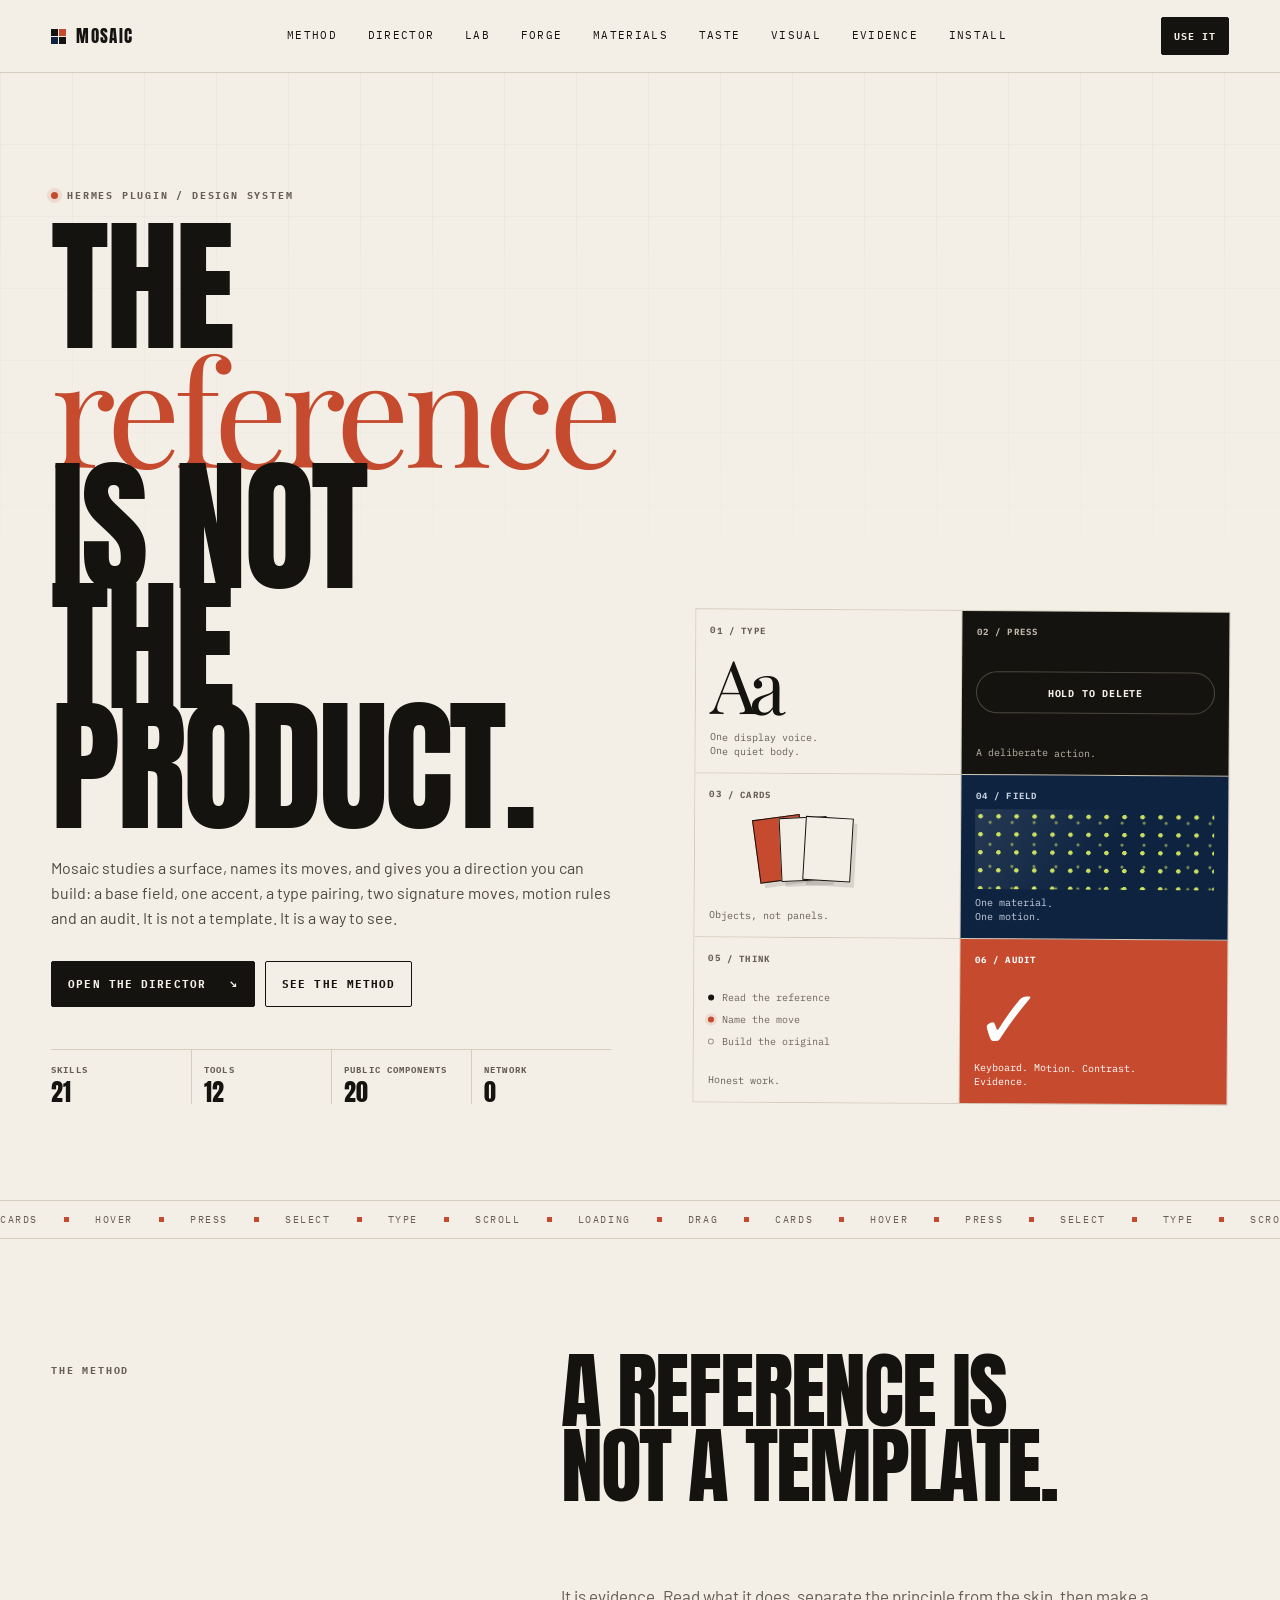
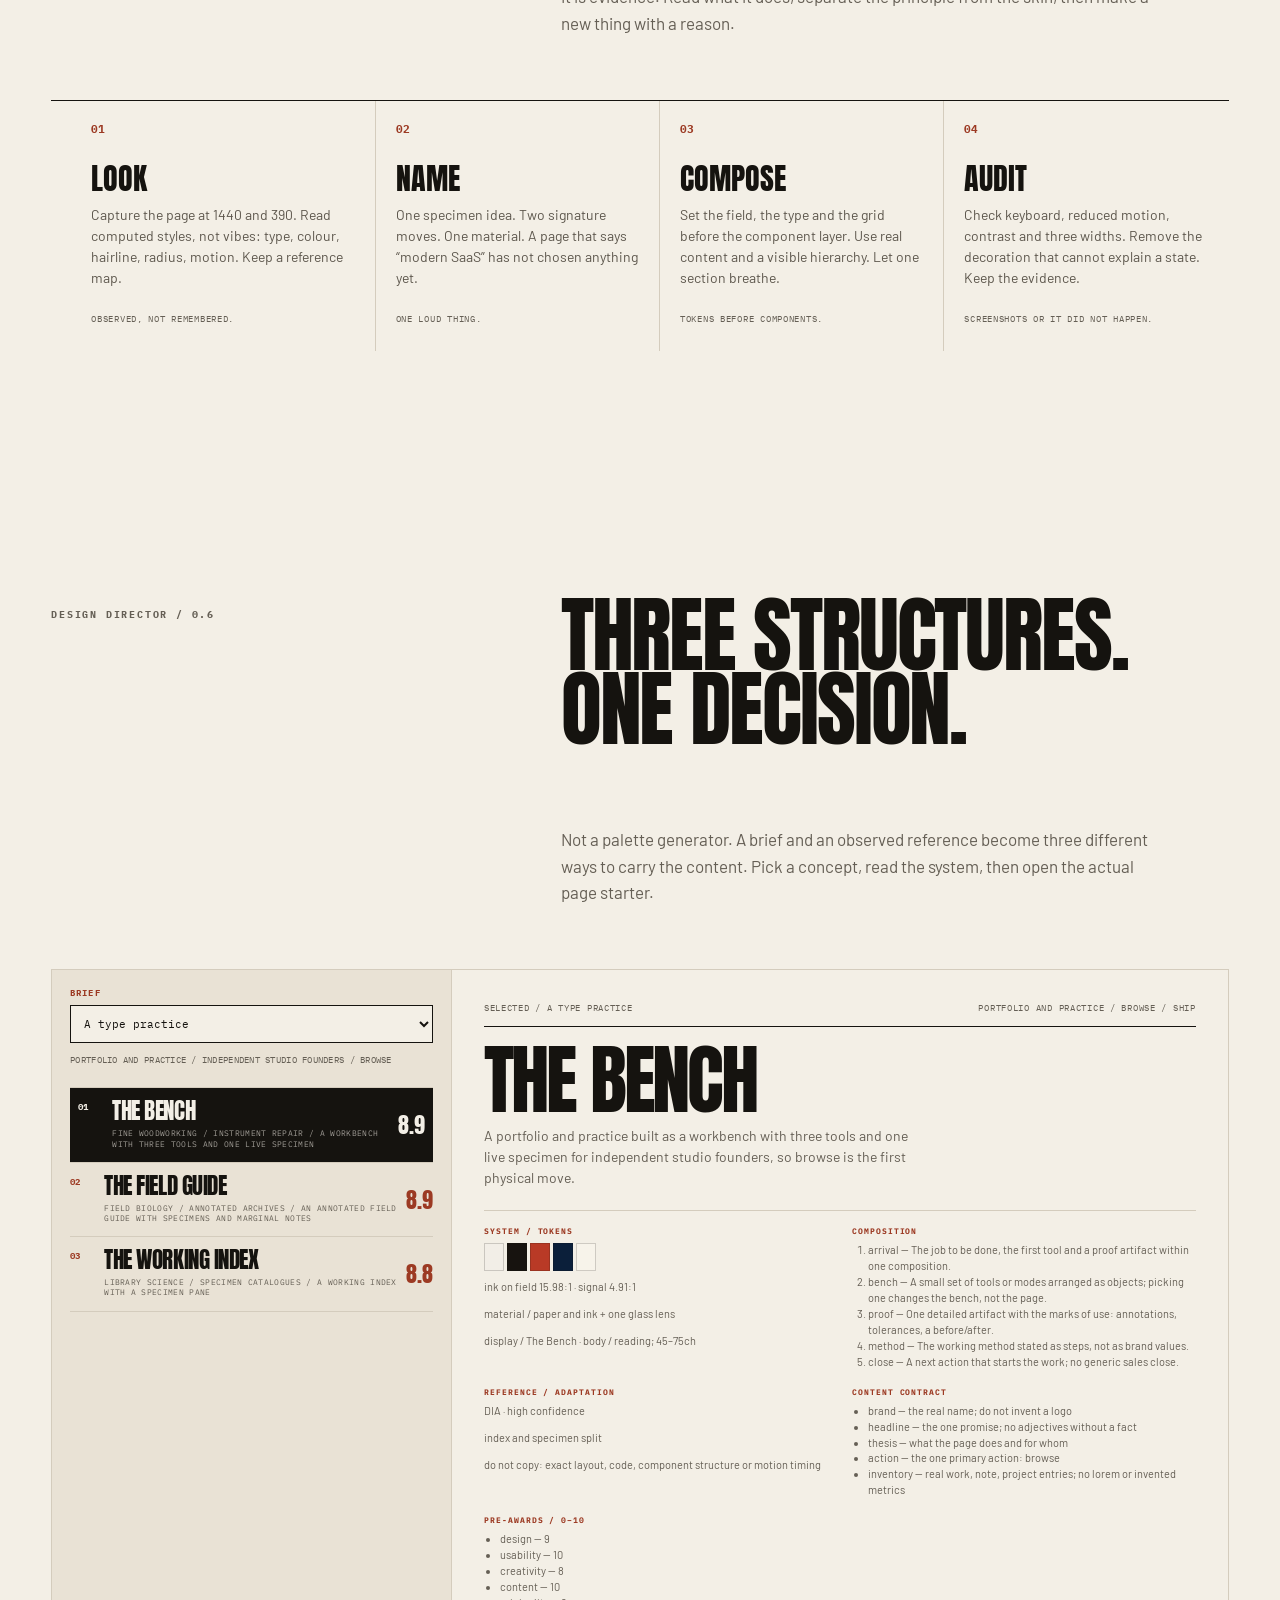
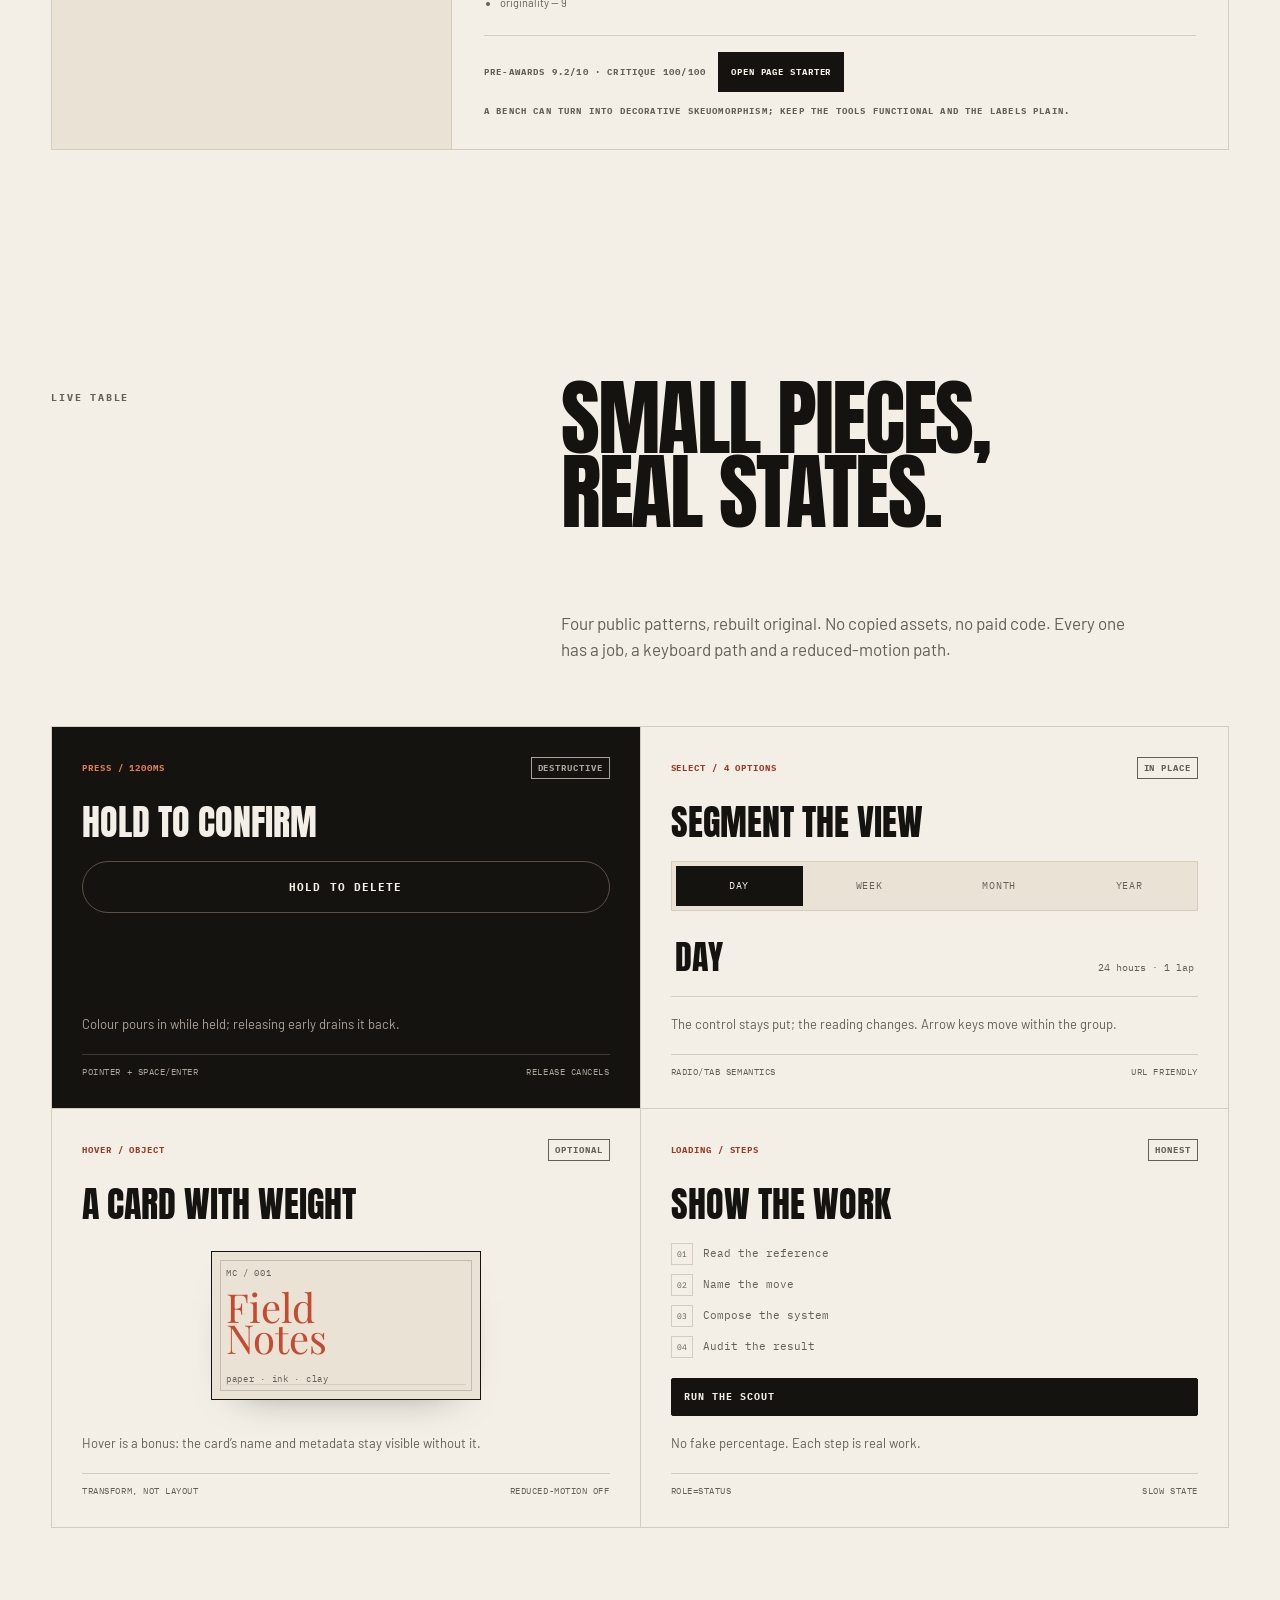
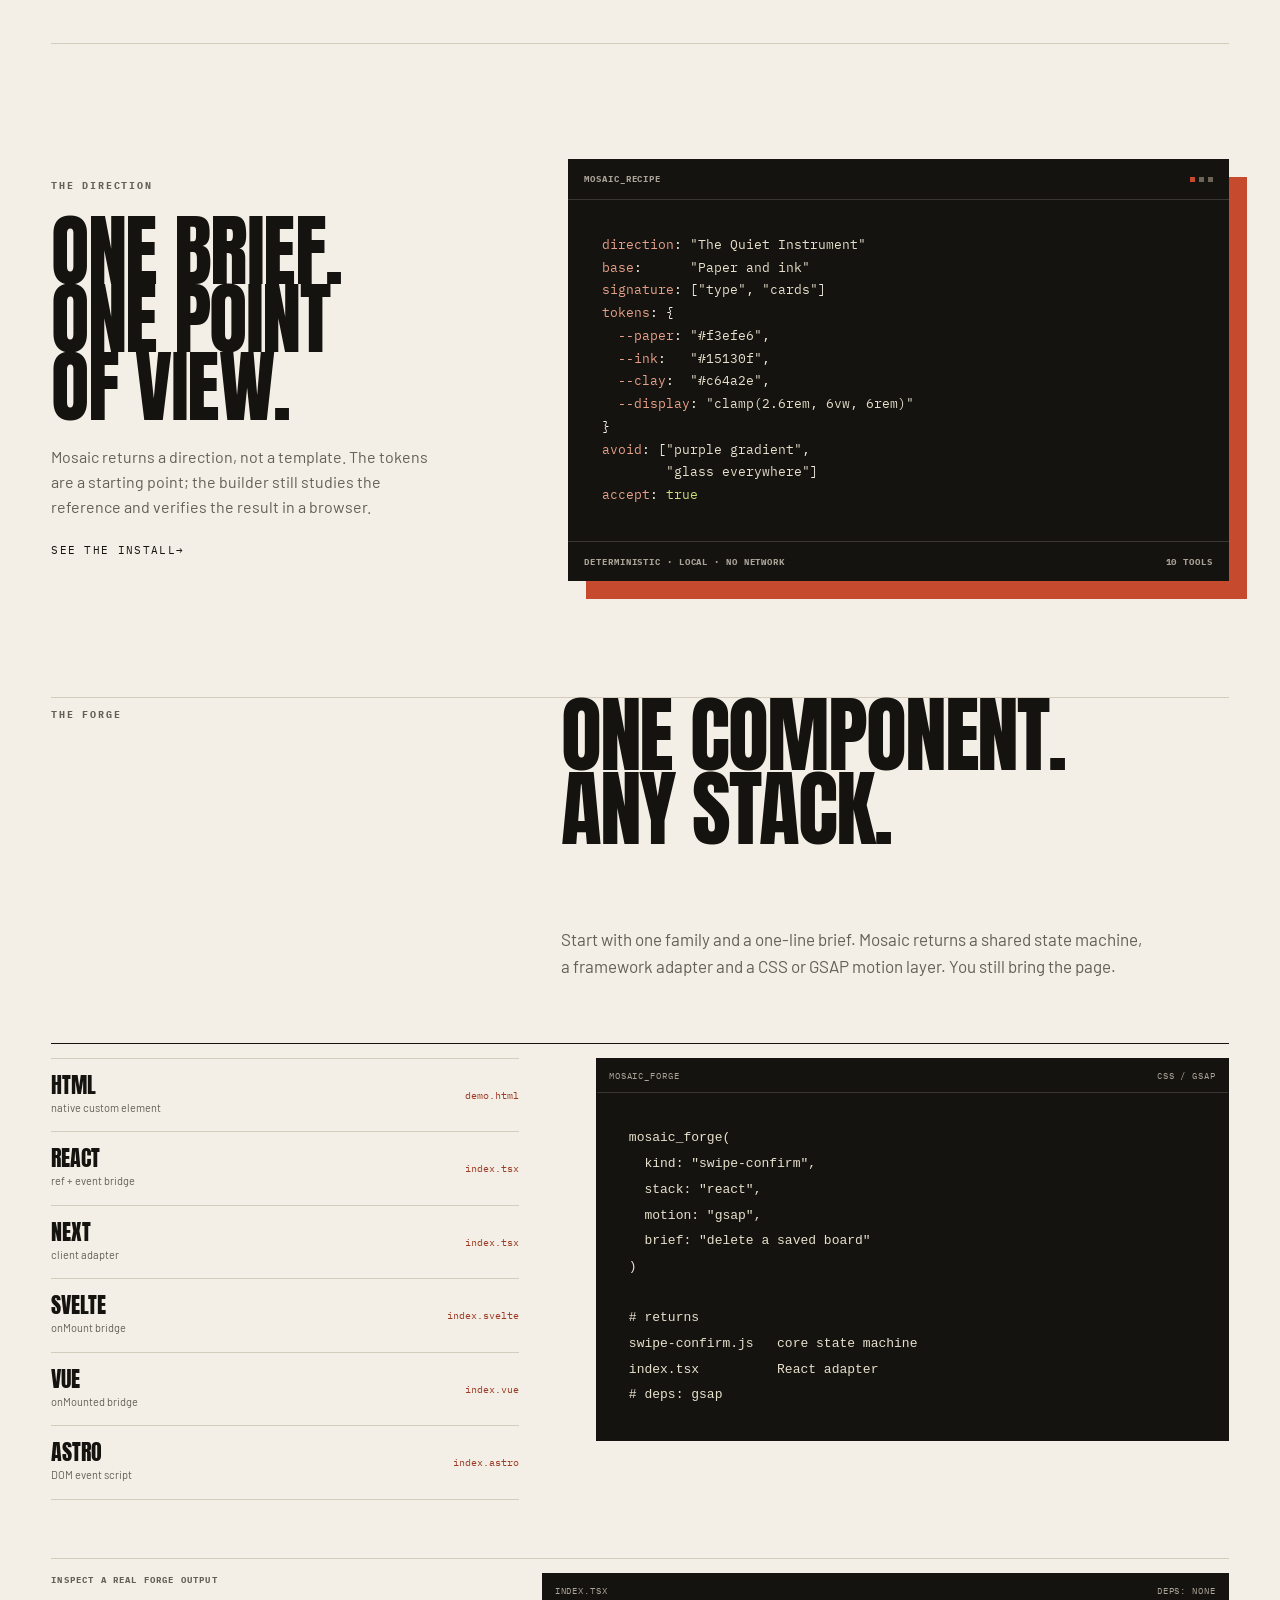
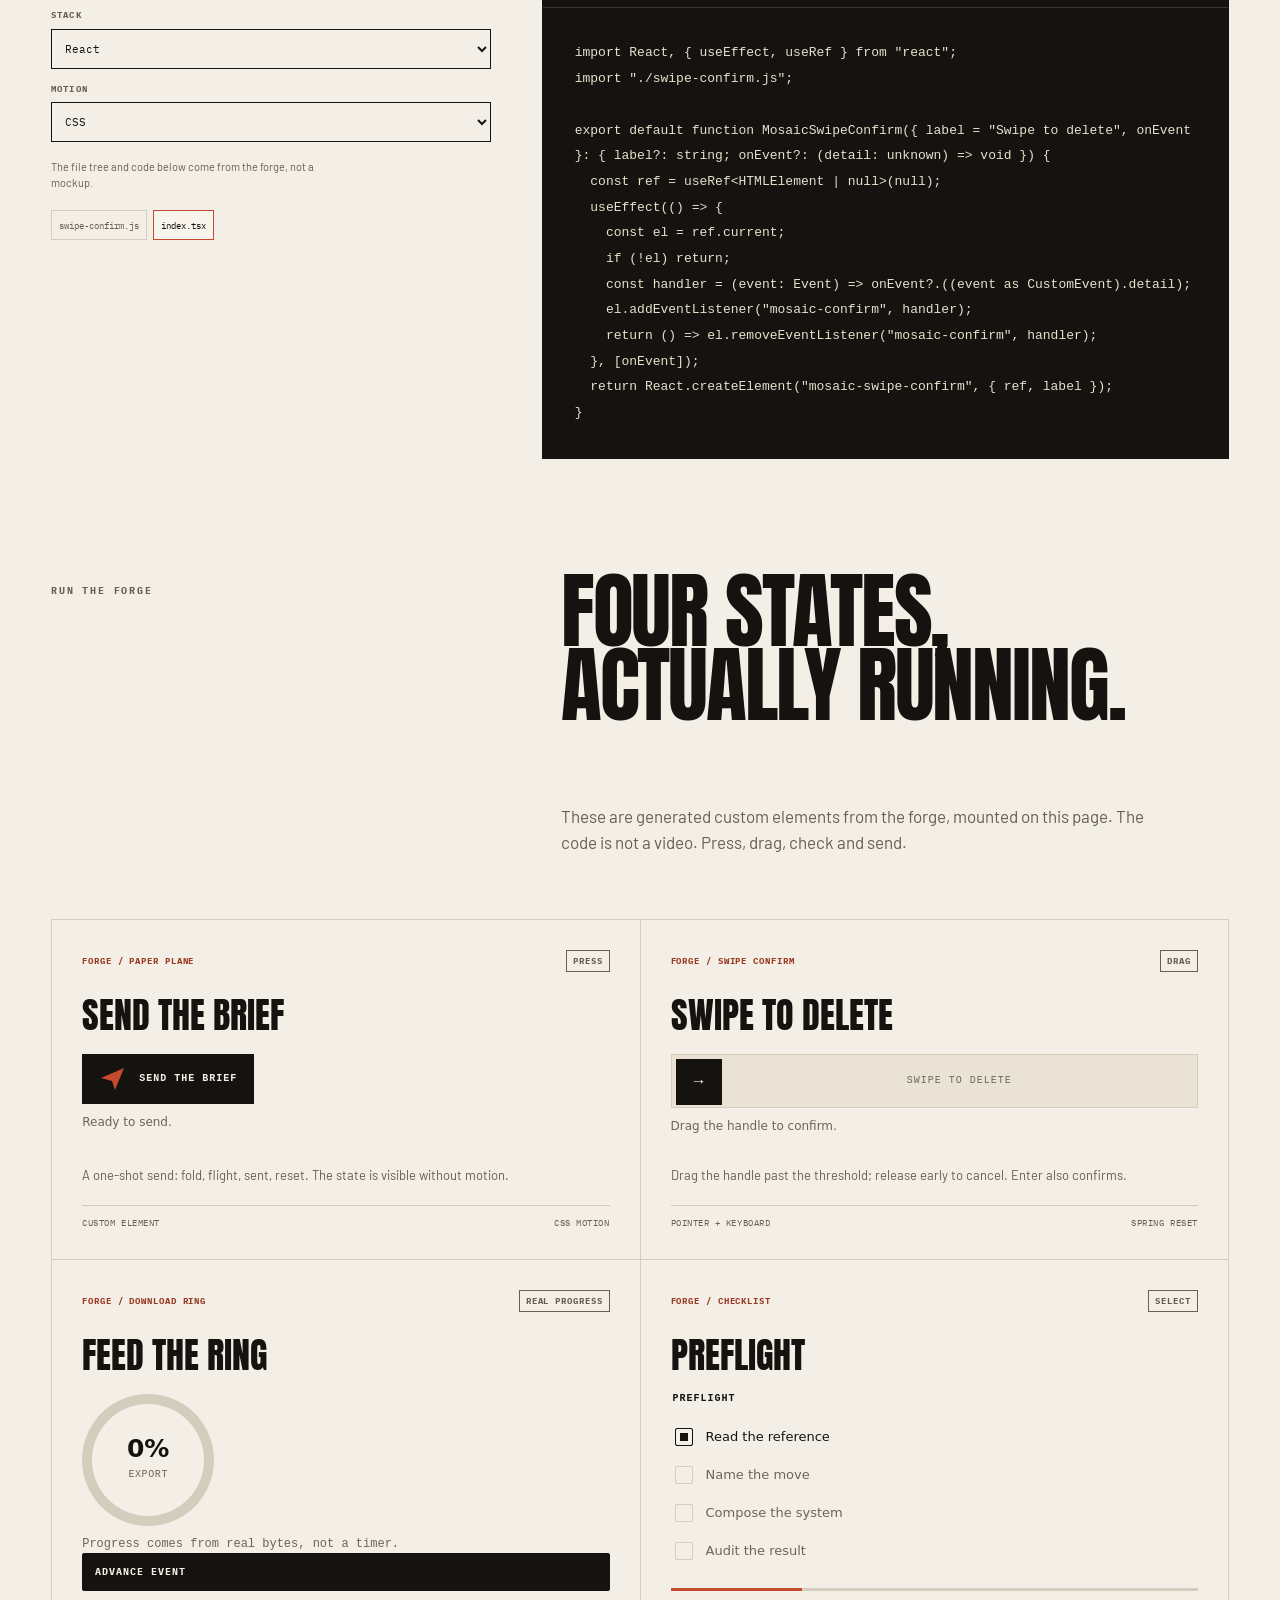
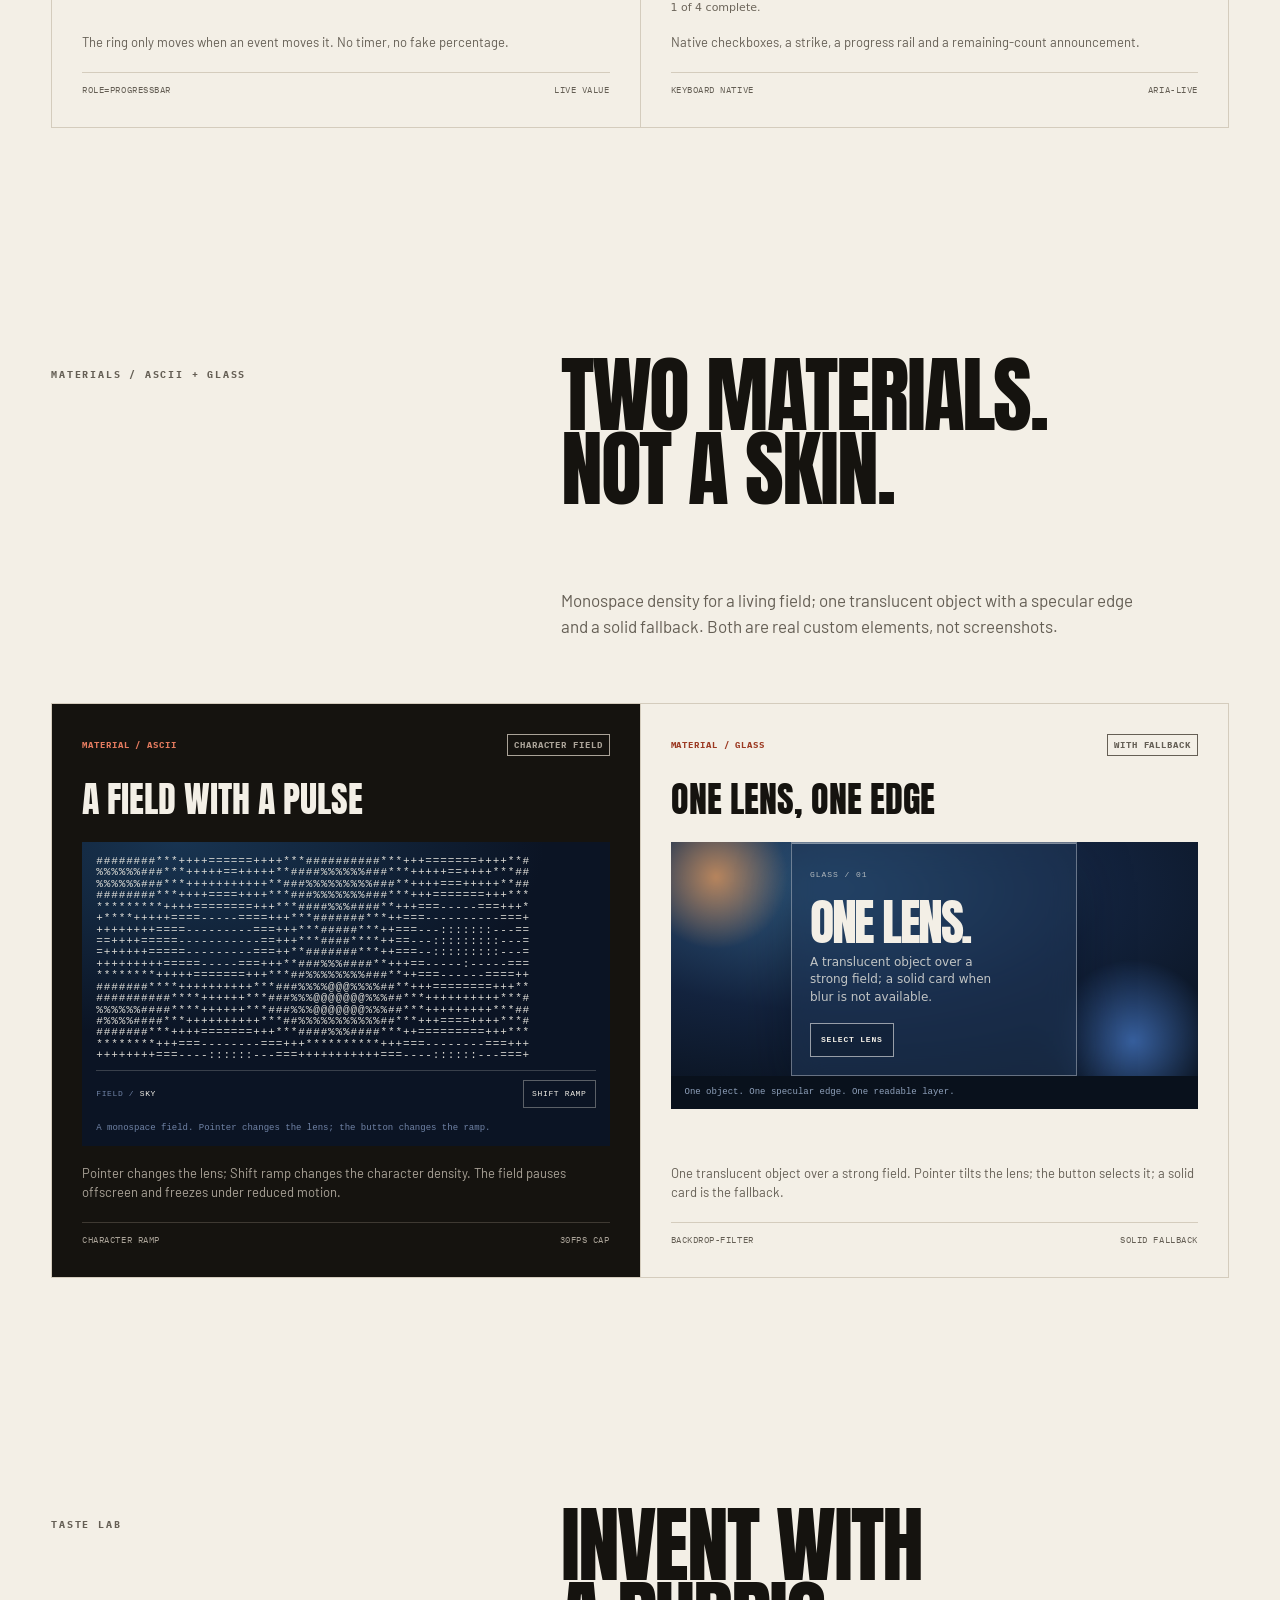
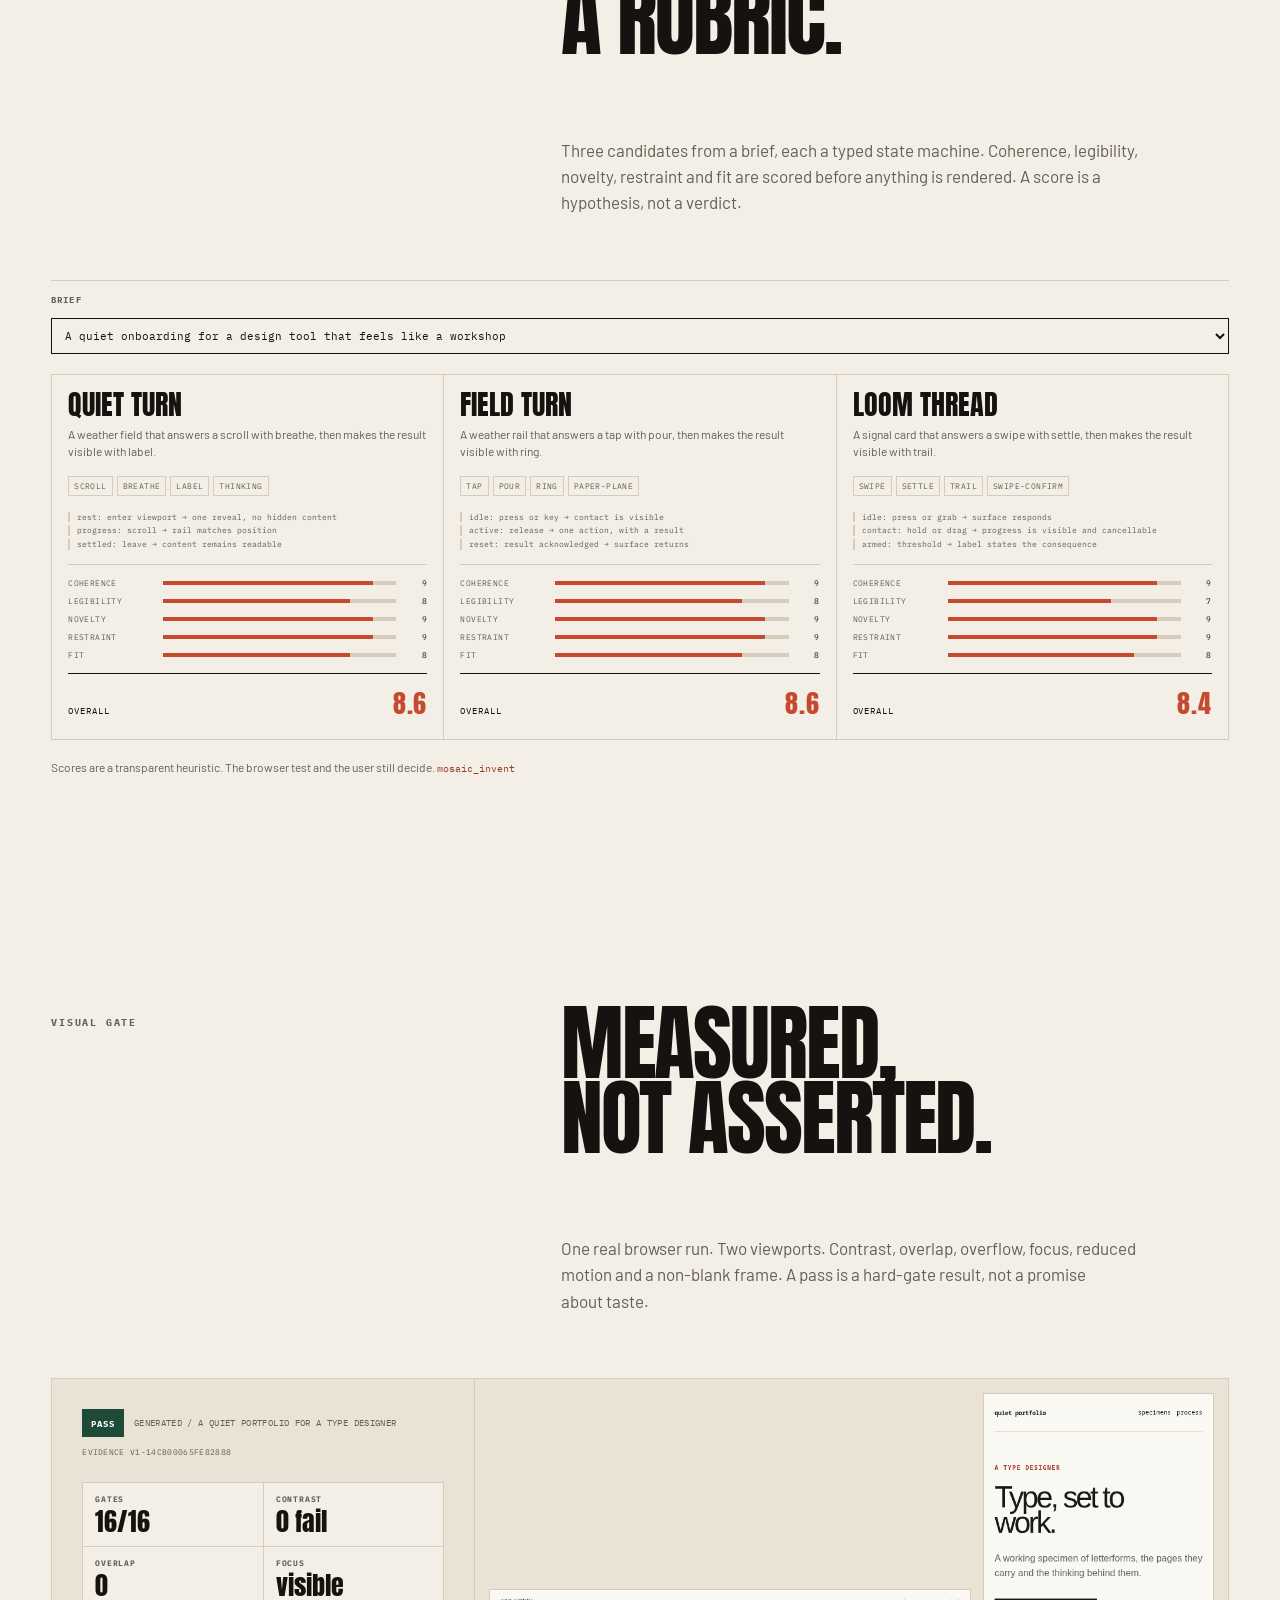
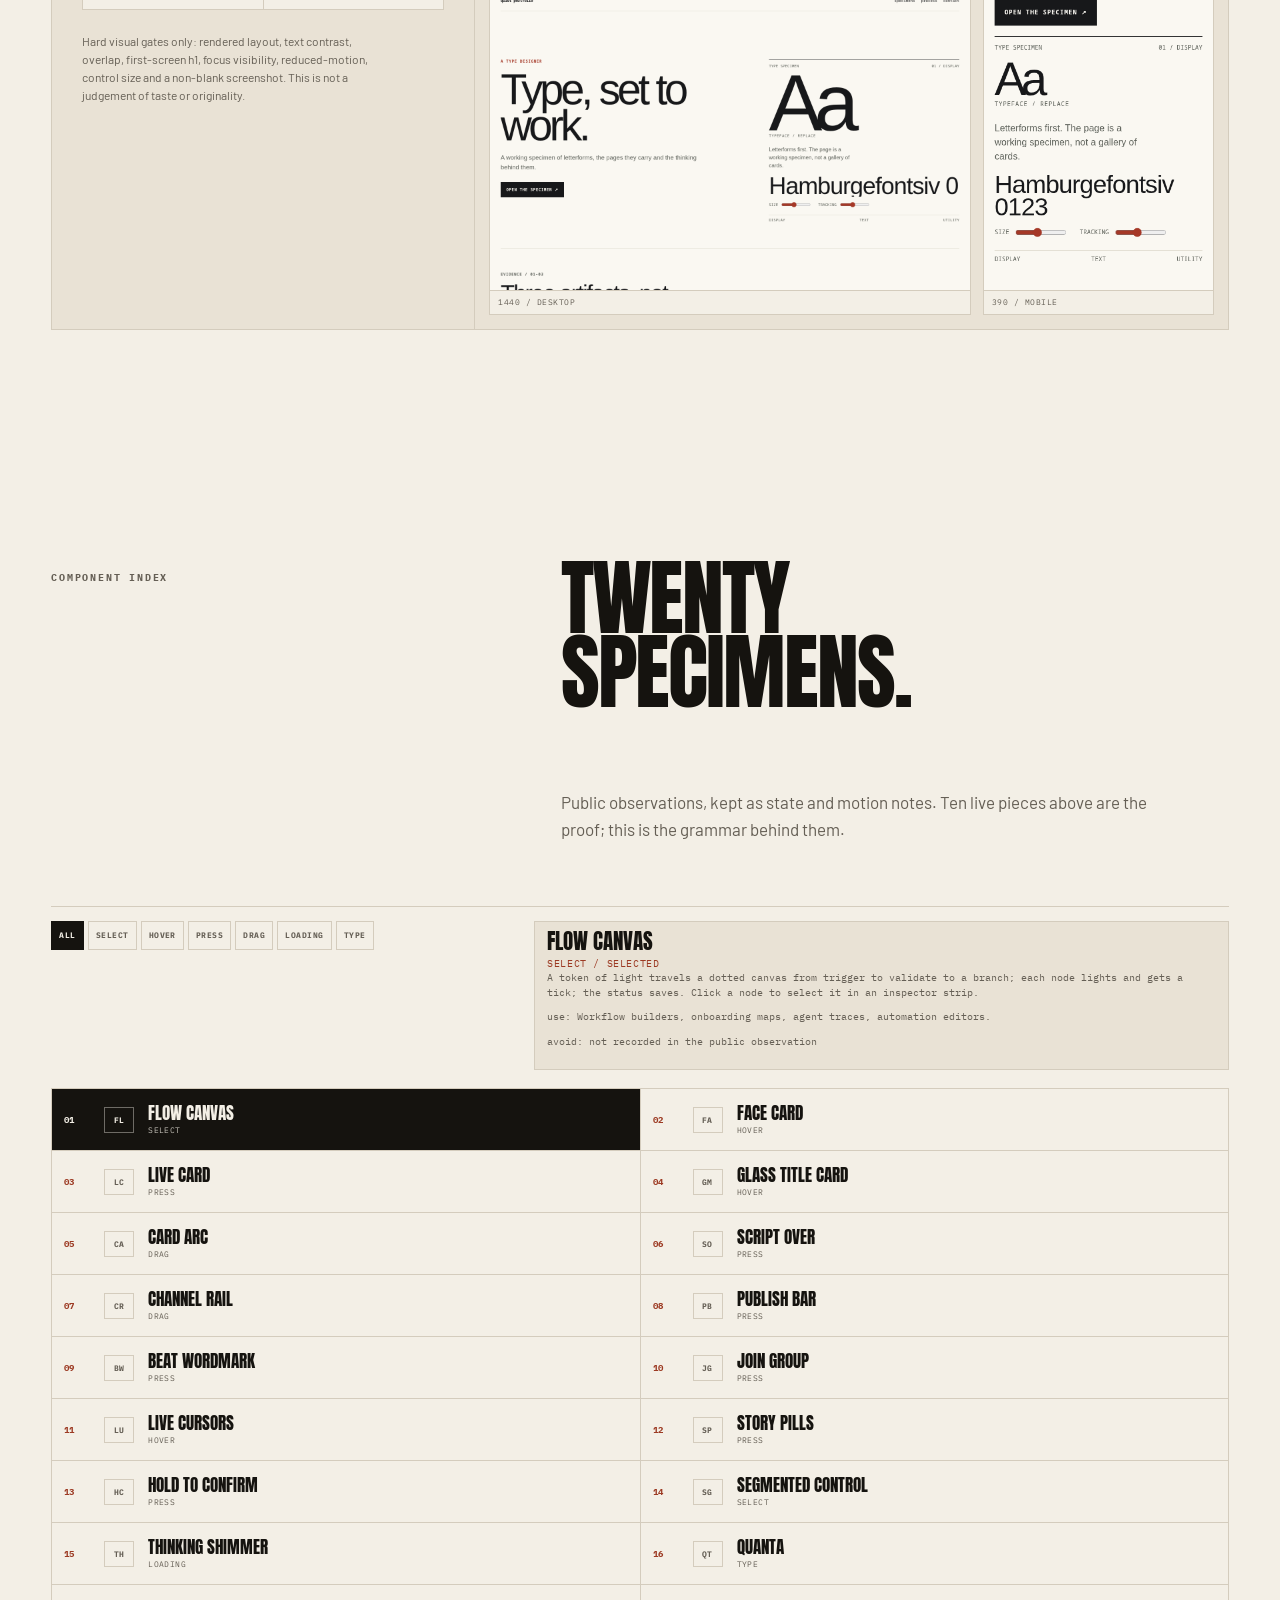
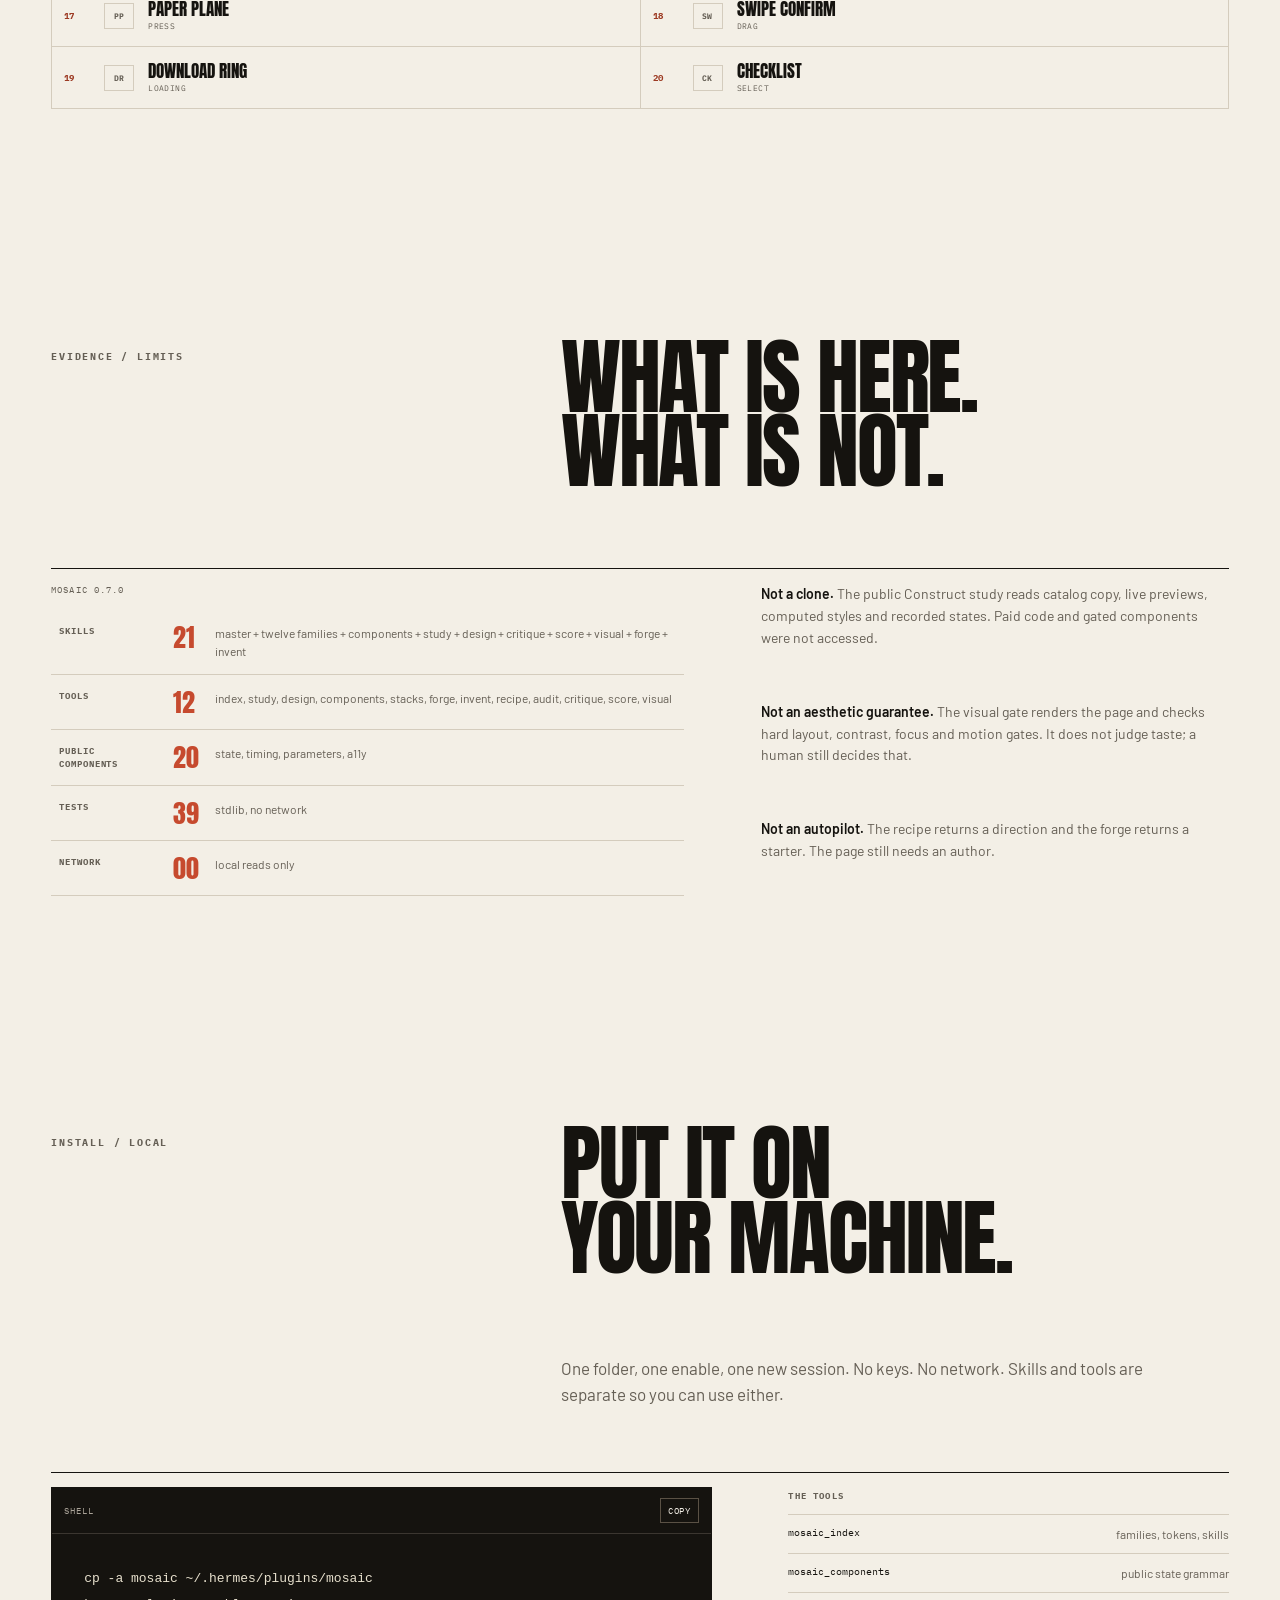
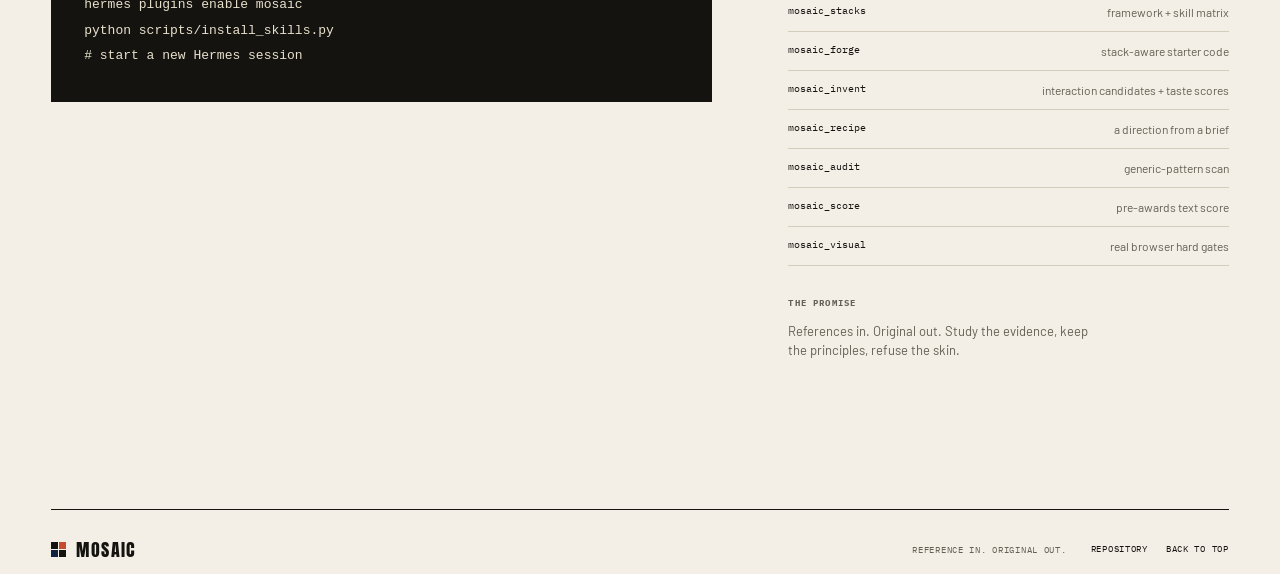
==== commit 580827c7: "Add a browser-backed visual gate and fix real layout issues" ====
--- a/site/index.html
+++ b/site/index.html
@@ -9,7 +9,7 @@
   <link rel="icon" href="data:image/svg+xml,%3Csvg xmlns='http://www.w3.org/2000/svg' viewBox='0 0 32 32'%3E%3Crect width='32' height='32' fill='%23f3efe6'/%3E%3Crect x='4' y='4' width='11' height='11' fill='%2315130f'/%3E%3Crect x='17' y='4' width='11' height='11' fill='%23c64a2e'/%3E%3Crect x='4' y='17' width='11' height='11' fill='%230d2340'/%3E%3Crect x='17' y='17' width='11' height='11' fill='%2315130f'/%3E%3C/svg%3E">
   <link rel="preload" href="fonts/Anton-Regular.ttf" as="font" type="font/ttf" crossorigin>
   <link rel="preload" href="fonts/Barlow-Regular.ttf" as="font" type="font/ttf" crossorigin>
-  <link rel="stylesheet" href="styles.css?v=0.6.0">
+  <link rel="stylesheet" href="styles.css?v=0.7.0">
 </head>
 <body>
   <a class="skip" href="#main">Skip to content</a>
@@ -26,6 +26,7 @@
       <a href="#forge">Forge</a>
       <a href="#materials">Materials</a>
       <a href="#taste">Taste</a>
+      <a href="#visual">Visual</a>
       <a href="#evidence">Evidence</a>
       <a href="#install">Install</a>
     </nav>
@@ -43,8 +44,8 @@
           <a class="btn btn-ghost" href="#method">See the method</a>
         </div>
         <dl class="hero-stats">
-          <div><dt>Skills</dt><dd>20</dd></div>
-          <div><dt>Tools</dt><dd>11</dd></div>
+          <div><dt>Skills</dt><dd>21</dd></div>
+          <div><dt>Tools</dt><dd>12</dd></div>
           <div><dt>Public components</dt><dd>20</dd></div>
           <div><dt>Network</dt><dd>0</dd></div>
         </dl>
@@ -372,6 +373,34 @@
       <p class="taste-foot">Scores are a transparent heuristic. The browser test and the user still decide. <code>mosaic_invent</code></p>
     </section>
 
+    <section class="visual wrap" id="visual">
+      <div class="section-head reveal">
+        <p class="eyebrow">Visual gate</p>
+        <h2>Measured,<br>not asserted.</h2>
+        <p>One real browser run. Two viewports. Contrast, overlap, overflow, focus, reduced motion and a non-blank frame. A pass is a hard-gate result, not a promise about taste.</p>
+      </div>
+      <div class="visual-result reveal">
+        <div class="visual-copy">
+          <div class="visual-headline">
+            <span class="visual-status" data-visual-status>RUNNING</span>
+            <span class="visual-target" data-visual-target>rendered page</span>
+            <span class="visual-id" data-visual-id>evidence pending</span>
+          </div>
+          <dl class="visual-facts">
+            <div><dt>Gates</dt><dd data-visual-gates>—</dd></div>
+            <div><dt>Contrast</dt><dd data-visual-contrast>—</dd></div>
+            <div><dt>Overlap</dt><dd data-visual-overlap>—</dd></div>
+            <div><dt>Focus</dt><dd data-visual-focus>—</dd></div>
+          </dl>
+          <p class="visual-note" data-visual-note>Loading measured evidence.</p>
+        </div>
+        <div class="visual-shots">
+          <figure><img data-visual-desktop alt="Generated page at 1440 pixels" width="1440" height="900" loading="lazy"><figcaption>1440 / desktop</figcaption></figure>
+          <figure><img data-visual-mobile alt="Generated page at 390 pixels" width="390" height="844" loading="lazy"><figcaption>390 / mobile</figcaption></figure>
+        </div>
+      </div>
+    </section>
+
     <section class="components wrap" id="components">
       <div class="section-head reveal">
         <p class="eyebrow">Component index</p>
@@ -392,18 +421,18 @@
       </div>
       <div class="evidence-grid reveal">
         <table>
-          <caption>Mosaic 0.6.0</caption>
+          <caption>Mosaic 0.7.0</caption>
           <tbody>
-            <tr><th scope="row">Skills</th><td>20</td><td>master + twelve families + components + study + design + critique + score + forge + invent</td></tr>
-            <tr><th scope="row">Tools</th><td>11</td><td>index, study, design, components, stacks, forge, invent, recipe, audit, critique, score</td></tr>
+            <tr><th scope="row">Skills</th><td>21</td><td>master + twelve families + components + study + design + critique + score + visual + forge + invent</td></tr>
+            <tr><th scope="row">Tools</th><td>12</td><td>index, study, design, components, stacks, forge, invent, recipe, audit, critique, score, visual</td></tr>
             <tr><th scope="row">Public components</th><td>20</td><td>state, timing, parameters, a11y</td></tr>
-            <tr><th scope="row">Tests</th><td>35</td><td>stdlib, no network</td></tr>
+            <tr><th scope="row">Tests</th><td>39</td><td>stdlib, no network</td></tr>
             <tr><th scope="row">Network</th><td>00</td><td>local reads only</td></tr>
           </tbody>
         </table>
         <div class="limits">
           <p><strong>Not a clone.</strong> The public Construct study reads catalog copy, live previews, computed styles and recorded states. Paid code and gated components were not accessed.</p>
-          <p><strong>Not a guarantee.</strong> The audit is a text heuristic. A browser, a keyboard and a contrast measurement still need to run.</p>
+          <p><strong>Not an aesthetic guarantee.</strong> The visual gate renders the page and checks hard layout, contrast, focus and motion gates. It does not judge taste; a human still decides that.</p>
           <p><strong>Not an autopilot.</strong> The recipe returns a direction and the forge returns a starter. The page still needs an author.</p>
         </div>
       </div>
@@ -433,6 +462,8 @@
             <li><code>mosaic_invent</code><span>interaction candidates + taste scores</span></li>
             <li><code>mosaic_recipe</code><span>a direction from a brief</span></li>
             <li><code>mosaic_audit</code><span>generic-pattern scan</span></li>
+            <li><code>mosaic_score</code><span>pre-awards text score</span></li>
+            <li><code>mosaic_visual</code><span>real browser hard gates</span></li>
           </ul>
           <p class="mono-label">The promise</p>
           <p class="small">References in. Original out. Study the evidence, keep the principles, refuse the skin.</p>
@@ -450,16 +481,17 @@
     </div>
   </footer>
 
-  <script src="director-samples.js?v=0.6.0" defer></script>
-  <script src="forge-samples.js?v=0.6.0" defer></script>
-  <script src="invent-samples.js?v=0.6.0" defer></script>
-  <script src="component-gallery.js?v=0.6.0" defer></script>
-  <script src="app.js?v=0.6.0" defer></script>
-  <script type="module" src="forge/paper-plane.js?v=0.6.0"></script>
-  <script type="module" src="forge/swipe-confirm.js?v=0.6.0"></script>
-  <script type="module" src="forge/download-ring.js?v=0.6.0"></script>
-  <script type="module" src="forge/checklist.js?v=0.6.0"></script>
-  <script type="module" src="forge/ascii-field.js?v=0.6.0"></script>
-  <script type="module" src="forge/glass-stack.js?v=0.6.0"></script>
+  <script src="visual-samples.js?v=0.7.0" defer></script>
+  <script src="director-samples.js?v=0.7.0" defer></script>
+  <script src="forge-samples.js?v=0.7.0" defer></script>
+  <script src="invent-samples.js?v=0.7.0" defer></script>
+  <script src="component-gallery.js?v=0.7.0" defer></script>
+  <script src="app.js?v=0.7.0" defer></script>
+  <script type="module" src="forge/paper-plane.js?v=0.7.0"></script>
+  <script type="module" src="forge/swipe-confirm.js?v=0.7.0"></script>
+  <script type="module" src="forge/download-ring.js?v=0.7.0"></script>
+  <script type="module" src="forge/checklist.js?v=0.7.0"></script>
+  <script type="module" src="forge/ascii-field.js?v=0.7.0"></script>
+  <script type="module" src="forge/glass-stack.js?v=0.7.0"></script>
 </body>
 </html>
--- a/site/styles.css
+++ b/site/styles.css
@@ -10,9 +10,10 @@
   --paper:#f3efe6;
   --paper-2:#e9e2d5;
   --ink:#15130f;
-  --muted:#6c655a;
+  --muted:#655f55;
   --line:#d4ccbd;
   --clay:#c64a2e;
+  --clay-ink:#9c3a23;
   --cobalt:#0d2340;
   --display:"Anton",Impact,sans-serif;
   --serif:"Playfair",Georgia,serif;
@@ -36,7 +37,7 @@
 
 .wrap{width:min(100% - 2*var(--pad),1400px);margin-inline:auto}
 .site-head{position:sticky;top:0;z-index:20;display:flex;align-items:center;justify-content:space-between;gap:24px;width:100%;padding:14px var(--pad);border-bottom:1px solid var(--line);background:var(--paper)}
-.brand{display:inline-flex;align-items:center;gap:10px;text-decoration:none}
+.brand{display:inline-flex;align-items:center;gap:10px;text-decoration:none;min-height:44px}
 .brand-mark{display:grid;grid-template-columns:repeat(2,7px);grid-template-rows:repeat(2,7px);gap:1px;flex:none}
 .brand-mark i{display:block;background:var(--ink)}
 .brand-mark i:nth-child(2){background:var(--clay)}
@@ -79,8 +80,8 @@
 .tile-field{background:var(--cobalt);color:var(--paper)}
 .tile-field .tile-label,.tile-field .tile-caption{color:#c8d1df}
 .tile-think{background:var(--paper)}
-.tile-audit{background:var(--clay);color:var(--paper)}
-.tile-audit .tile-label,.tile-audit .tile-caption{color:#f3d3c8}
+.tile-audit{background:var(--clay);color:#fff}
+.tile-audit .tile-label,.tile-audit .tile-caption{color:#fff}
 .mini-hold{position:relative;width:100%;min-height:42px;padding:10px 12px;border:1px solid #4b463d;border-radius:999px;background:transparent;color:var(--paper);font-family:var(--mono);font-size:10px;font-weight:700;letter-spacing:.08em;text-transform:uppercase;cursor:pointer;overflow:hidden;touch-action:manipulation}
 .mini-hold-fill{position:absolute;inset:0 auto 0 0;width:100%;background:var(--clay);transform:scaleX(0);transform-origin:left;transition:transform .12s linear;z-index:0}
 .mini-hold [data-hold-label]{position:relative;z-index:1}
@@ -114,7 +115,7 @@
 .step{padding:20px 20px 26px 0;border-right:1px solid var(--line)}
 .step+ .step{padding-left:20px}
 .step:last-child{border-right:0}
-.step-num{display:block;margin-bottom:28px;font-family:var(--mono);font-size:11px;font-weight:700;color:var(--clay)}
+.step-num{display:block;margin-bottom:28px;font-family:var(--mono);font-size:11px;font-weight:700;color:var(--clay-ink)}
 .step h3{margin-bottom:10px;font-family:var(--display);font-size:30px;font-weight:400;line-height:.95;text-transform:uppercase}
 .step p{max-width:260px;margin-bottom:24px;color:#5d574d;font-size:14px;line-height:1.5}
 .step-note{display:block;margin-top:auto;font-family:var(--mono);font-size:9px;letter-spacing:.08em;text-transform:uppercase;color:var(--muted)}
@@ -126,7 +127,7 @@
 .lab-dark{background:var(--ink);color:var(--paper)}
 .lab-panel header{display:flex;align-items:center;justify-content:space-between;gap:12px;margin-bottom:26px}
 .lab-kicker,.lab-tag,.panel-top,.panel-foot{font-family:var(--mono);font-size:9px;font-weight:700;letter-spacing:.1em;text-transform:uppercase}
-.lab-kicker{color:var(--clay)}
+.lab-kicker{color:var(--clay-ink)}
 .lab-tag{color:var(--muted);border:1px solid currentColor;padding:3px 6px}
 .lab-panel h3{margin-bottom:22px;font-family:var(--display);font-size:clamp(24px,2.8vw,36px);font-weight:400;line-height:.95;text-transform:uppercase}
 .lab-status{margin:auto 0 0;padding-top:18px;color:var(--muted);font-size:13px;line-height:1.45}
@@ -205,7 +206,7 @@
 .director{padding-block:clamp(64px,9vw,128px)}
 .director-stage{display:grid;grid-template-columns:minmax(0,.68fr) minmax(0,1.32fr);border:1px solid var(--line);background:var(--paper-2)}
 .director-sidebar{padding:18px;border-right:1px solid var(--line)}
-.director-sidebar>label{display:block;margin-bottom:8px;color:var(--clay);font:700 9px/1 var(--mono);letter-spacing:.12em;text-transform:uppercase}
+.director-sidebar>label{display:block;margin-bottom:8px;color:var(--clay-ink);font:700 9px/1 var(--mono);letter-spacing:.12em;text-transform:uppercase}
 #director-brief{width:100%;min-height:38px;padding:7px 9px;border:1px solid var(--ink);border-radius:0;background:var(--paper);color:var(--ink);font:11px/1.3 var(--mono)}
 .director-meta{min-height:44px;padding:10px 0 14px;color:var(--muted);font:9px/1.45 var(--mono);letter-spacing:.03em;text-transform:uppercase}
 .director-concepts{display:grid}
@@ -213,19 +214,20 @@
 .director-concept:last-child{border-bottom:1px solid var(--line)}
 .director-concept:hover{color:var(--clay)}
 .director-concept[aria-pressed="true"]{background:var(--ink);color:var(--paper);padding-inline:8px}
-.director-concept__index{color:var(--clay);font:700 9px/1.4 var(--mono)}
-.director-concept[aria-pressed="true"] .director-concept__index{color:var(--clay)}
+.director-concept__index{color:var(--clay-ink);font:700 9px/1.4 var(--mono)}
+.director-concept[aria-pressed="true"] .director-concept__index{color:var(--paper)}
 .director-concept__name{font:400 23px/.9 var(--display);text-transform:uppercase;letter-spacing:-.02em}
 .director-concept__field{grid-column:2;color:var(--muted);font:8px/1.3 var(--mono);letter-spacing:.04em;text-transform:uppercase}
 .director-concept[aria-pressed="true"] .director-concept__field{color:rgba(243,239,230,.62)}
-.director-concept__score{grid-row:1/3;grid-column:3;align-self:center;font:400 22px/1 var(--display);color:var(--clay)}
+.director-concept__score{grid-row:1/3;grid-column:3;align-self:center;font:400 22px/1 var(--display);color:var(--clay-ink)}
+.director-concept[aria-pressed="true"] .director-concept__score{color:var(--paper)}
 .director-panel{padding:clamp(18px,3vw,32px);min-width:0;background:var(--paper)}
 .director-panel__top{display:flex;justify-content:space-between;gap:18px;border-bottom:1px solid var(--ink);padding-bottom:12px}
 .director-panel__top span{color:var(--muted);font:9px/1.3 var(--mono);text-transform:uppercase;letter-spacing:.08em}
 .director-panel h3{font:400 clamp(36px,6vw,80px)/.86 var(--display);text-transform:uppercase;letter-spacing:-.04em;margin:20px 0 12px}
 .director-panel__thesis{max-width:54ch;color:var(--muted);font-size:14px;line-height:1.5;margin:0 0 22px}
 .director-panel__grid{display:grid;grid-template-columns:1fr 1fr;gap:18px 24px;border-top:1px solid var(--line);padding-top:16px}
-.director-block h4{margin:0 0 7px;color:var(--clay);font:700 8px/1 var(--mono);letter-spacing:.12em;text-transform:uppercase}
+.director-block h4{margin:0 0 7px;color:var(--clay-ink);font:700 8px/1 var(--mono);letter-spacing:.12em;text-transform:uppercase}
 .director-block p,.director-block li{color:var(--muted);font-size:11px;line-height:1.45}
 .director-block ul,.director-block ol{margin:0;padding-left:16px}
 .swatches{display:flex;gap:3px;margin:8px 0}
@@ -247,7 +249,7 @@
   .director-panel h3{font-size:48px}
 }
 
-.taste,.components{padding-block:clamp(64px,9vw,128px)}
+.taste,.components,.visual{padding-block:clamp(64px,9vw,128px)}
 .taste-switch{display:flex;align-items:center;gap:12px;margin-bottom:20px;padding-top:12px;border-top:1px solid var(--line);flex-wrap:wrap}
 .taste-switch label{font-family:var(--mono);font-size:9px;font-weight:700;letter-spacing:.12em;text-transform:uppercase;color:var(--muted)}
 .taste-switch select{flex:1 1 100%;width:100%;min-width:0;min-height:36px;padding:6px 9px;border:1px solid var(--ink);border-radius:0;background:var(--paper);color:var(--ink);font-family:var(--mono);font-size:11px;max-width:100%}
@@ -267,12 +269,29 @@
 .taste-total{display:flex;align-items:baseline;justify-content:space-between;margin-top:12px;padding-top:10px;border-top:1px solid var(--ink);font-family:var(--mono);font-size:9px;letter-spacing:.1em;text-transform:uppercase}
 .taste-total strong{font-family:var(--display);font-size:26px;font-weight:400;color:var(--clay)}
 .taste-foot{margin:18px 0 0;color:var(--muted);font-size:12px}
-.taste-foot code{font-family:var(--mono);font-size:10px;color:var(--clay)}
+.taste-foot code{font-family:var(--mono);font-size:10px;color:var(--clay-ink)}
+.visual-result{display:grid;grid-template-columns:minmax(0,.72fr) minmax(0,1.28fr);border:1px solid var(--line);background:var(--paper-2)}
+.visual-copy{padding:clamp(18px,3vw,30px);border-right:1px solid var(--line)}
+.visual-headline{display:flex;align-items:center;gap:10px;flex-wrap:wrap;margin-bottom:24px}
+.visual-status{display:inline-flex;align-items:center;min-height:28px;padding:0 9px;background:#1d4b38;color:#fff;font:700 9px/1 var(--mono);letter-spacing:.1em;text-transform:uppercase}
+.visual-status.is-fail{background:var(--clay-ink)}
+.visual-target{color:var(--muted);font:9px/1.4 var(--mono);letter-spacing:.04em;text-transform:uppercase}
+.visual-id{flex-basis:100%;color:var(--muted);font:8px/1.4 var(--mono);letter-spacing:.04em;text-transform:uppercase}
+.visual-facts{display:grid;grid-template-columns:1fr 1fr;gap:1px;margin:0 0 22px;background:var(--line);border:1px solid var(--line)}
+.visual-facts div{padding:12px;background:var(--paper)}
+.visual-facts dt{color:var(--muted);font:700 8px/1 var(--mono);letter-spacing:.1em;text-transform:uppercase}
+.visual-facts dd{margin:7px 0 0;font:400 26px/.9 var(--display)}
+.visual-note{margin:0;color:var(--muted);font-size:12px;line-height:1.5;max-width:44ch}
+.visual-shots{display:grid;grid-template-columns:minmax(0,1.5fr) minmax(0,.72fr);gap:12px;padding:14px;align-items:end}
+.visual-shots figure{margin:0;border:1px solid var(--line);background:var(--paper)}
+.visual-shots img{width:100%;height:auto;display:block}
+.visual-shots figcaption{padding:7px 8px;border-top:1px solid var(--line);color:var(--muted);font:8px/1.2 var(--mono);letter-spacing:.06em;text-transform:uppercase}
 .component-grid{display:grid;grid-template-columns:repeat(2,minmax(0,1fr));border-top:1px solid var(--line);border-left:1px solid var(--line)}
 .component-row{display:grid;grid-template-columns:30px 34px minmax(0,1fr);gap:10px;align-items:center;min-height:62px;padding:10px 12px;border:0;border-right:1px solid var(--line);border-bottom:1px solid var(--line);background:var(--paper);color:var(--ink);text-align:left;cursor:pointer;transition:background .18s,color .18s}
 .component-row:hover{background:var(--paper-2)}
 .component-row[aria-pressed="true"]{background:var(--ink);color:var(--paper)}
-.component-index{color:var(--clay);font:700 9px/1 var(--mono)}
+.component-index{color:var(--clay-ink);font:700 9px/1 var(--mono)}
+.component-row[aria-pressed="true"] .component-index{color:var(--paper)}
 .component-code{display:grid;place-items:center;width:30px;height:26px;border:1px solid var(--line);color:var(--muted);font:700 8px/1 var(--mono);letter-spacing:.04em}
 .component-row[aria-pressed="true"] .component-code{border-color:rgba(243,239,230,.4);color:var(--paper)}
 .component-name{min-width:0}
@@ -285,7 +304,7 @@
 .component-filters button[aria-pressed="true"],.component-filters button:hover{border-color:var(--ink);background:var(--ink);color:var(--paper)}
 .component-detail{min-height:60px;padding:10px 12px;border:1px solid var(--line);background:var(--paper-2);font:10px/1.45 var(--mono);color:var(--muted)}
 .component-detail b{display:block;margin-bottom:5px;color:var(--ink);font:400 21px/.95 var(--display);text-transform:uppercase}
-.component-detail em{color:var(--clay);font-style:normal;letter-spacing:.06em;text-transform:uppercase}
+.component-detail em{color:var(--clay-ink);font-style:normal;letter-spacing:.06em;text-transform:uppercase}
 .specimen{display:flex;flex-direction:column;min-height:220px;width:100%;padding:0;border:0;border-right:1px solid var(--line);border-bottom:1px solid var(--line);background:var(--paper);color:var(--ink);text-align:left;cursor:pointer}
 .specimen:hover,.specimen[aria-pressed="true"]{background:var(--paper-2)}
 .specimen[aria-pressed="true"] .specimen-art{background:var(--ink)}
@@ -327,13 +346,14 @@
 .stack-list>div{display:flex;align-items:center;justify-content:space-between;gap:18px;padding:15px 0;border-bottom:1px solid var(--line)}
 .stack-list b{display:block;font-family:var(--display);font-size:22px;font-weight:400;text-transform:uppercase;line-height:1}
 .stack-list small{display:block;margin-top:4px;color:var(--muted);font-size:11px}
-.stack-list code{font-family:var(--mono);font-size:10px;color:var(--clay);white-space:nowrap}
+.stack-list code{font-family:var(--mono);font-size:10px;color:var(--clay-ink);white-space:nowrap}
 
 .site-foot{display:grid;grid-template-columns:minmax(0,1fr) auto auto;gap:24px;align-items:center;padding-block:26px;border-top:1px solid var(--ink);margin-top:20px}
 .foot-brand{display:flex;align-items:center;gap:10px;font-family:var(--display);font-size:18px;letter-spacing:.08em}
 .site-foot p{margin:0;font-family:var(--mono);font-size:9px;letter-spacing:.08em;text-transform:uppercase;color:var(--muted)}
 .foot-links{display:flex;gap:18px;font-family:var(--mono);font-size:9px;letter-spacing:.08em;text-transform:uppercase}
-.foot-links a{text-decoration:none;border-bottom:1px solid transparent}
+.text-link{display:inline-flex;align-items:center;min-height:24px}
+.foot-links a{min-height:24px;display:inline-flex;align-items:center;text-decoration:none;border-bottom:1px solid transparent}
 .foot-links a:hover,.foot-links a:focus-visible{border-color:currentColor}
 
 .reveal{transition:opacity .55s var(--ease),transform .55s var(--ease)}
@@ -351,6 +371,9 @@
   .recipe{grid-template-columns:1fr}
   .forge-grid,.forge-playground,.evidence-grid,.install-grid{grid-template-columns:1fr}
   .taste-grid{grid-template-columns:1fr}
+  .visual-result{grid-template-columns:1fr}
+  .visual-copy{border-right:0;border-bottom:1px solid var(--line)}
+  .visual-shots{grid-template-columns:1fr}
   .component-grid{grid-template-columns:repeat(2,minmax(0,1fr))}
   .site-foot{grid-template-columns:1fr auto}
   .site-foot p{grid-column:1/-1;grid-row:2}
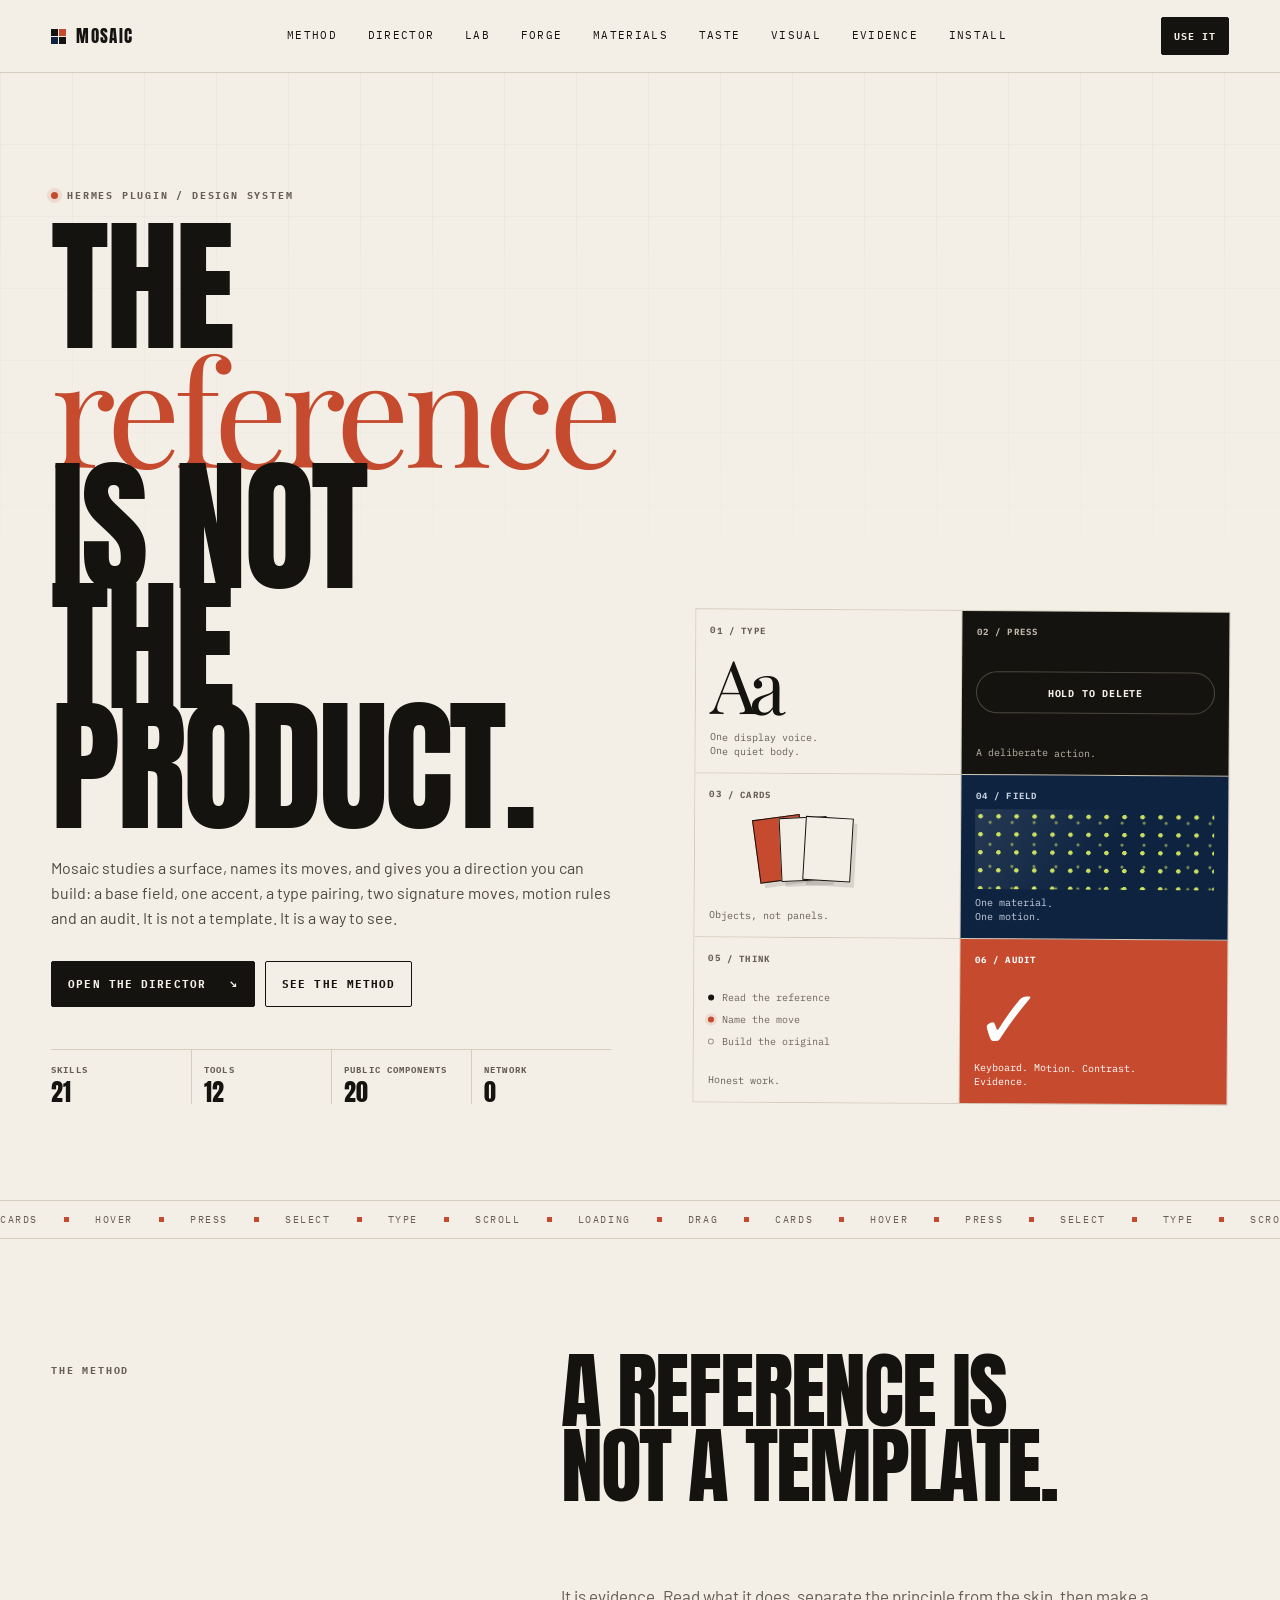
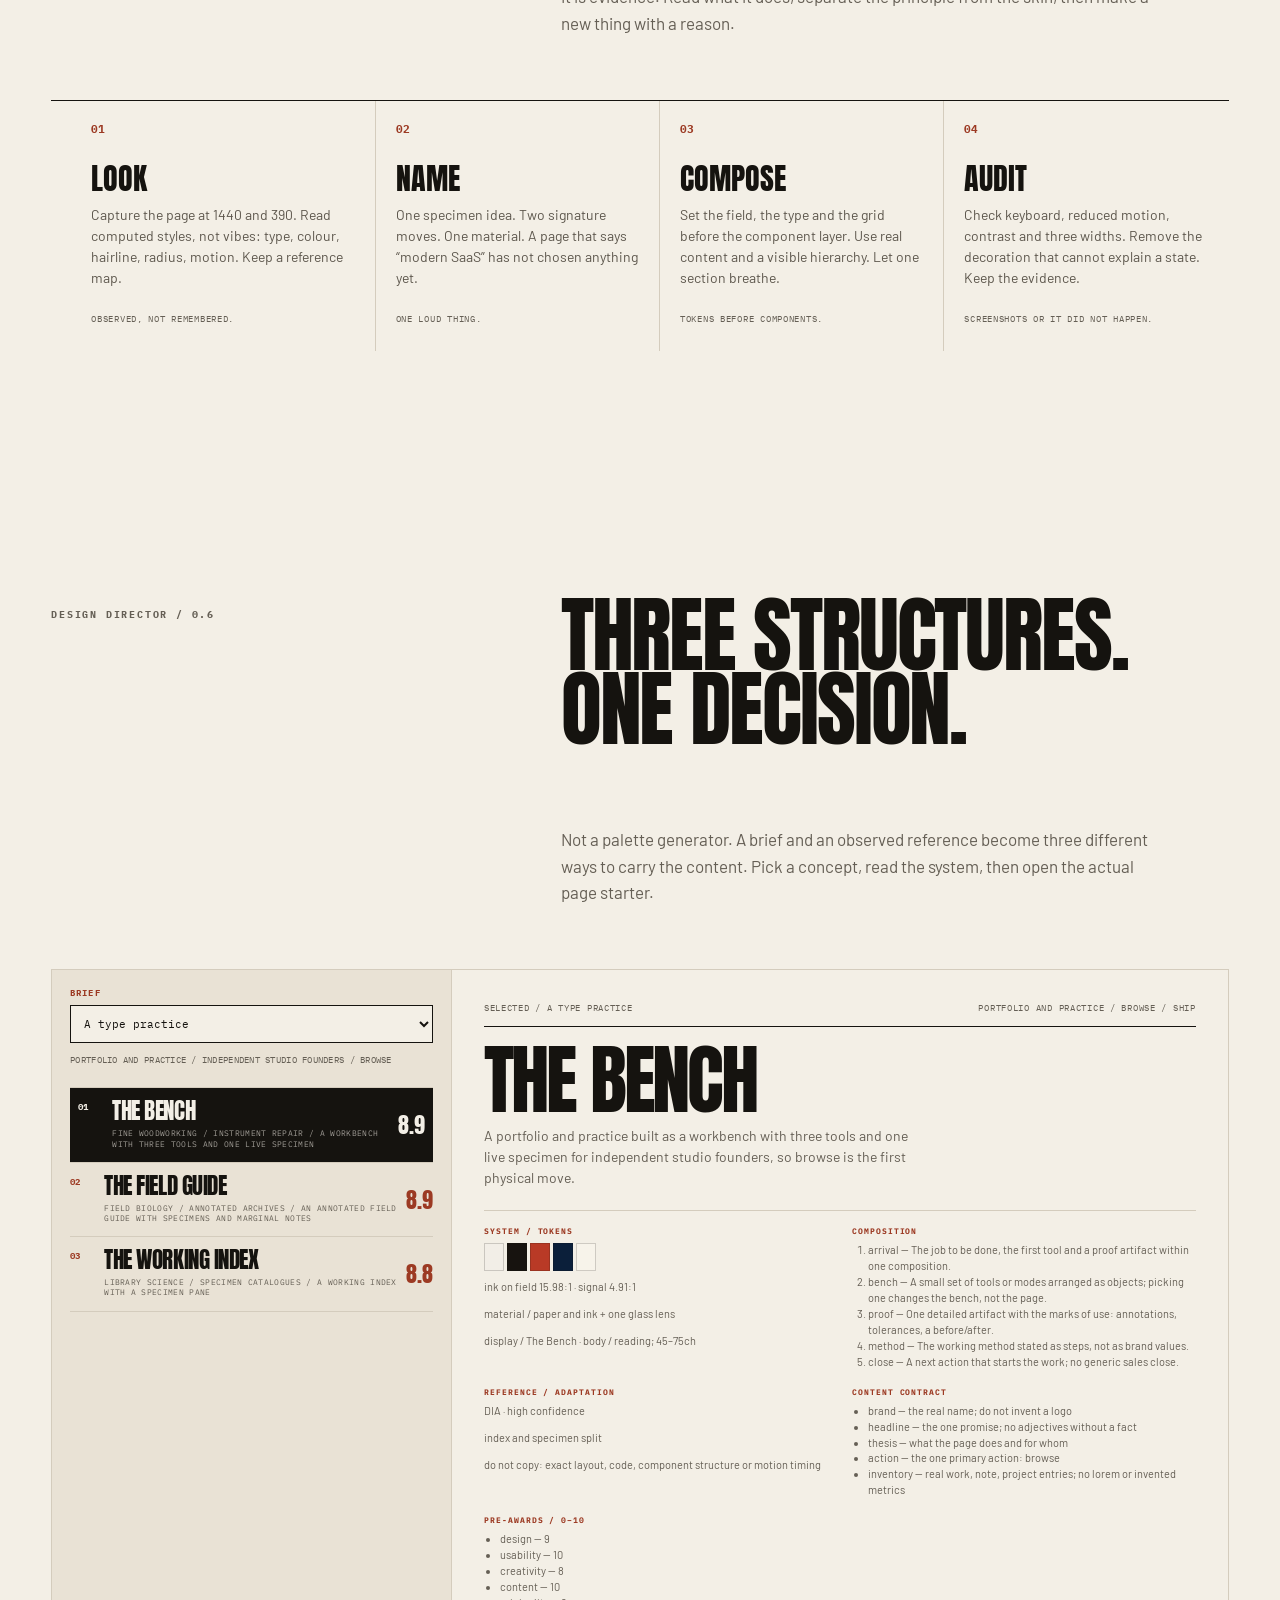
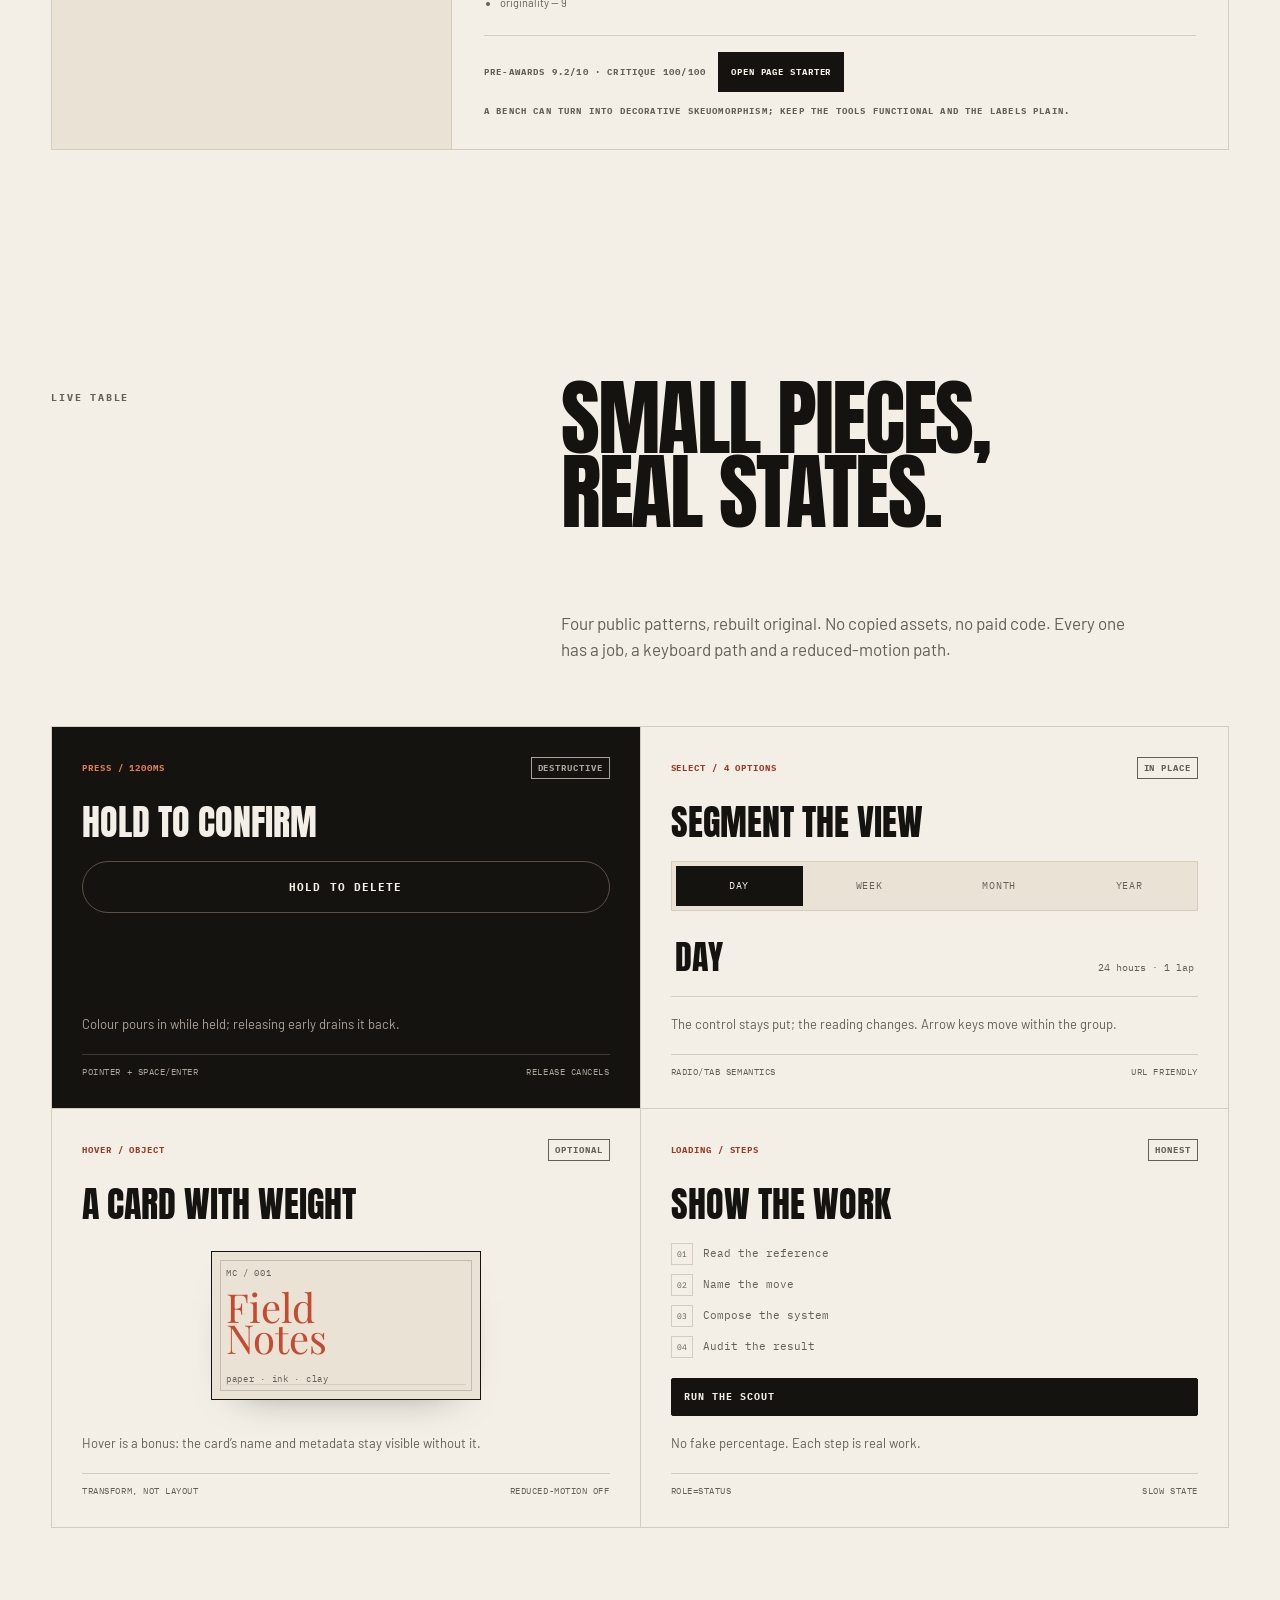
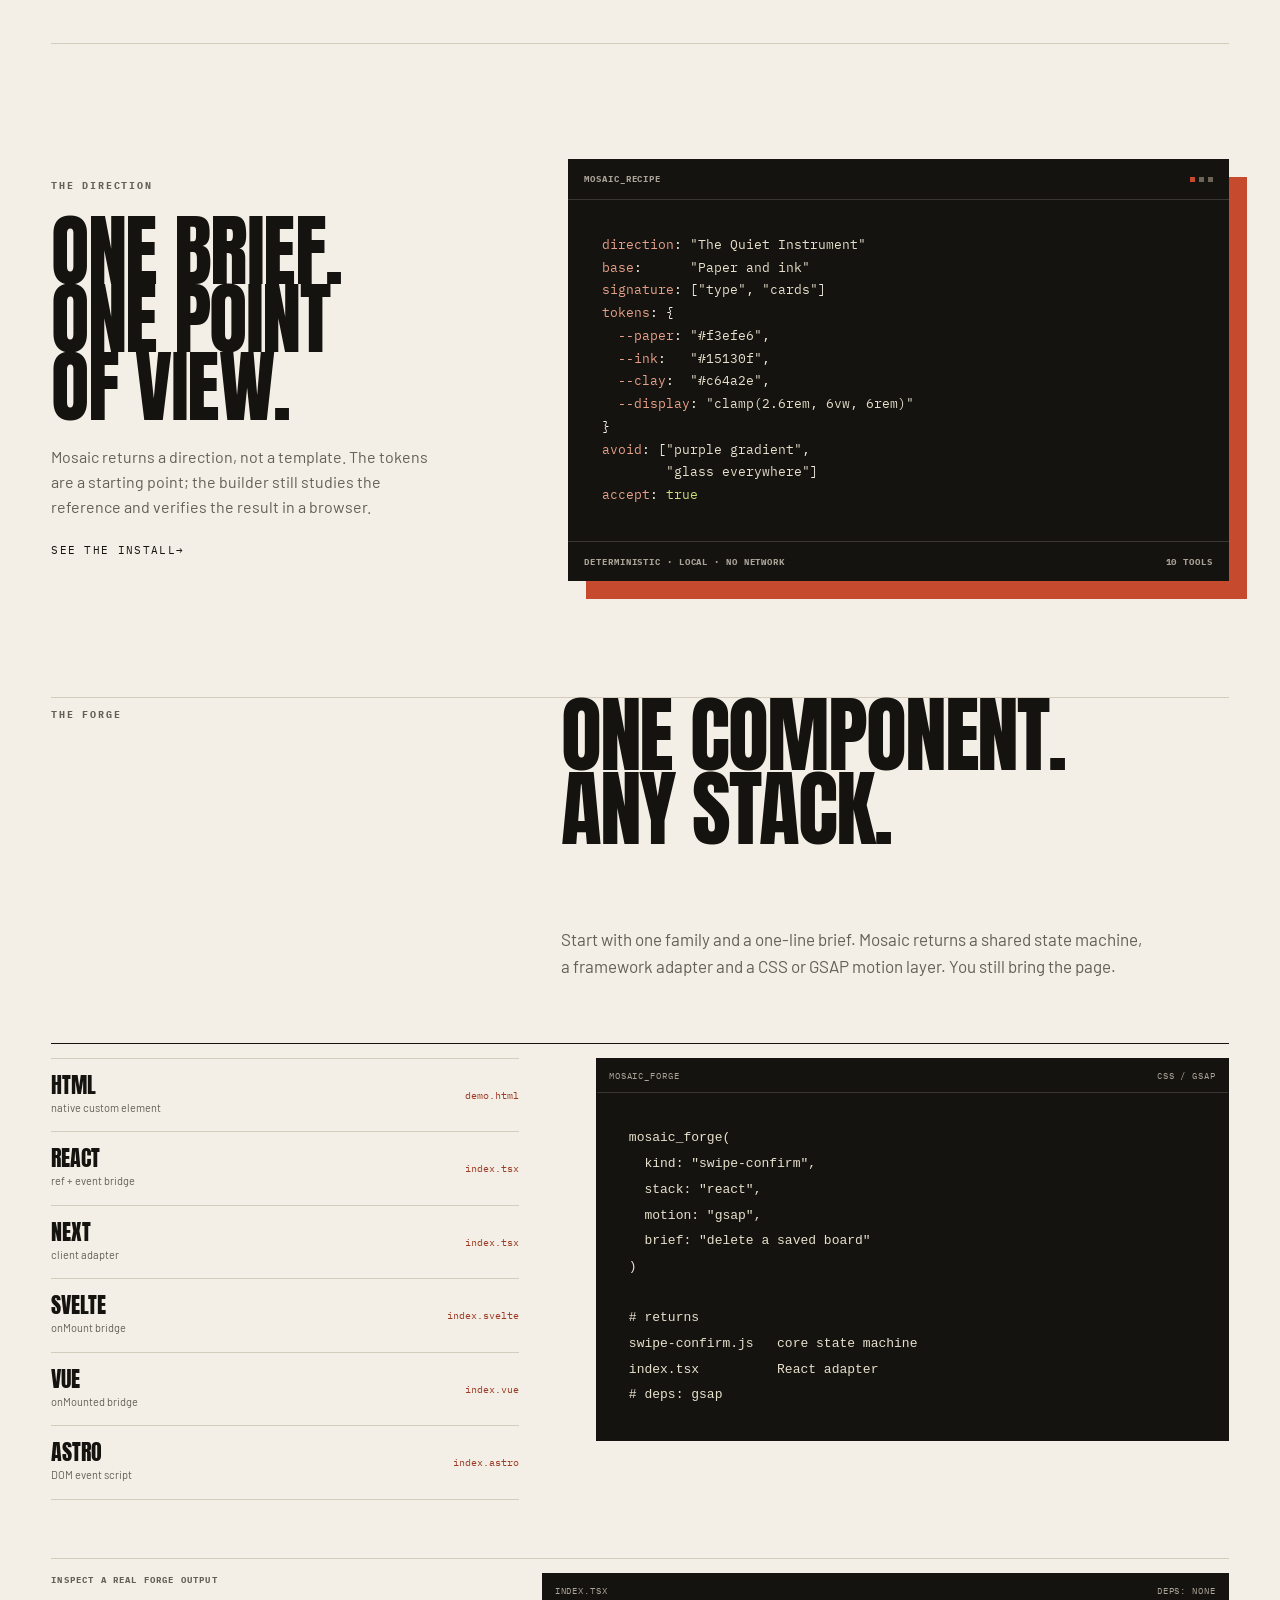
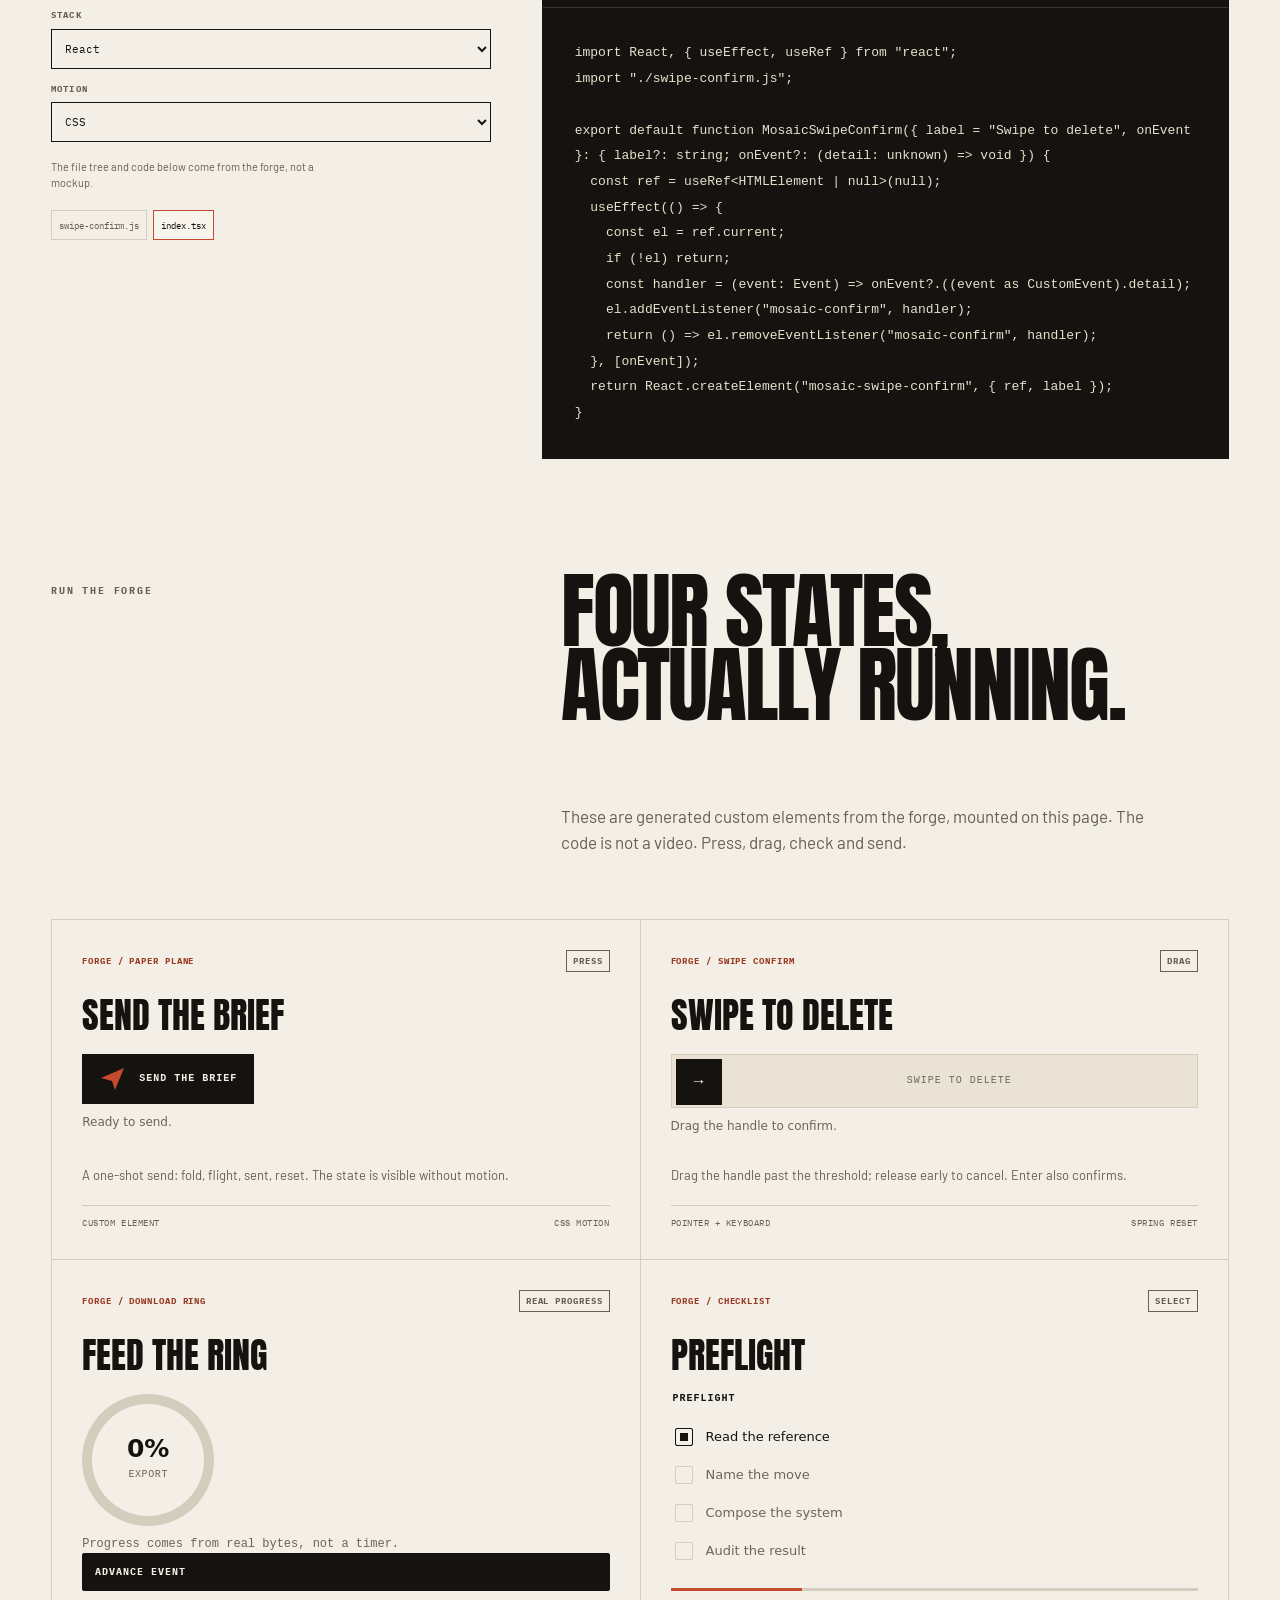
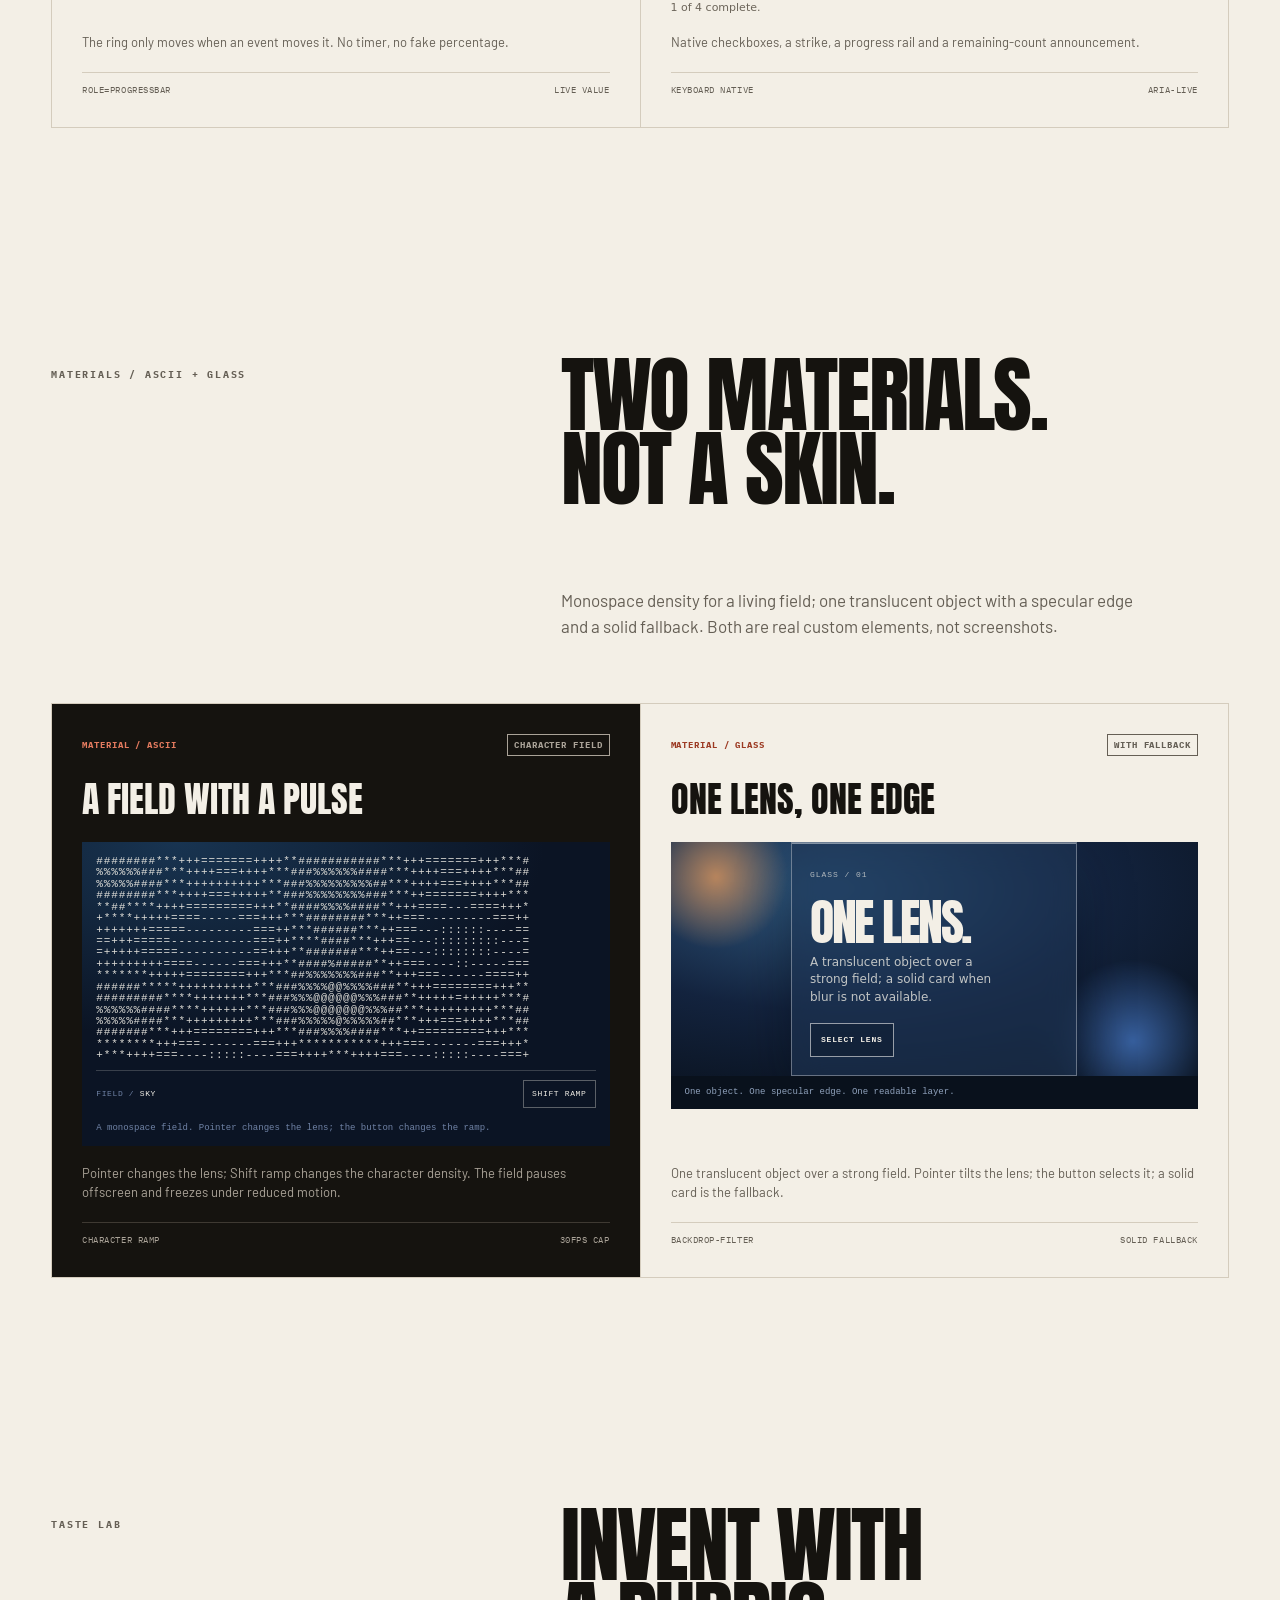
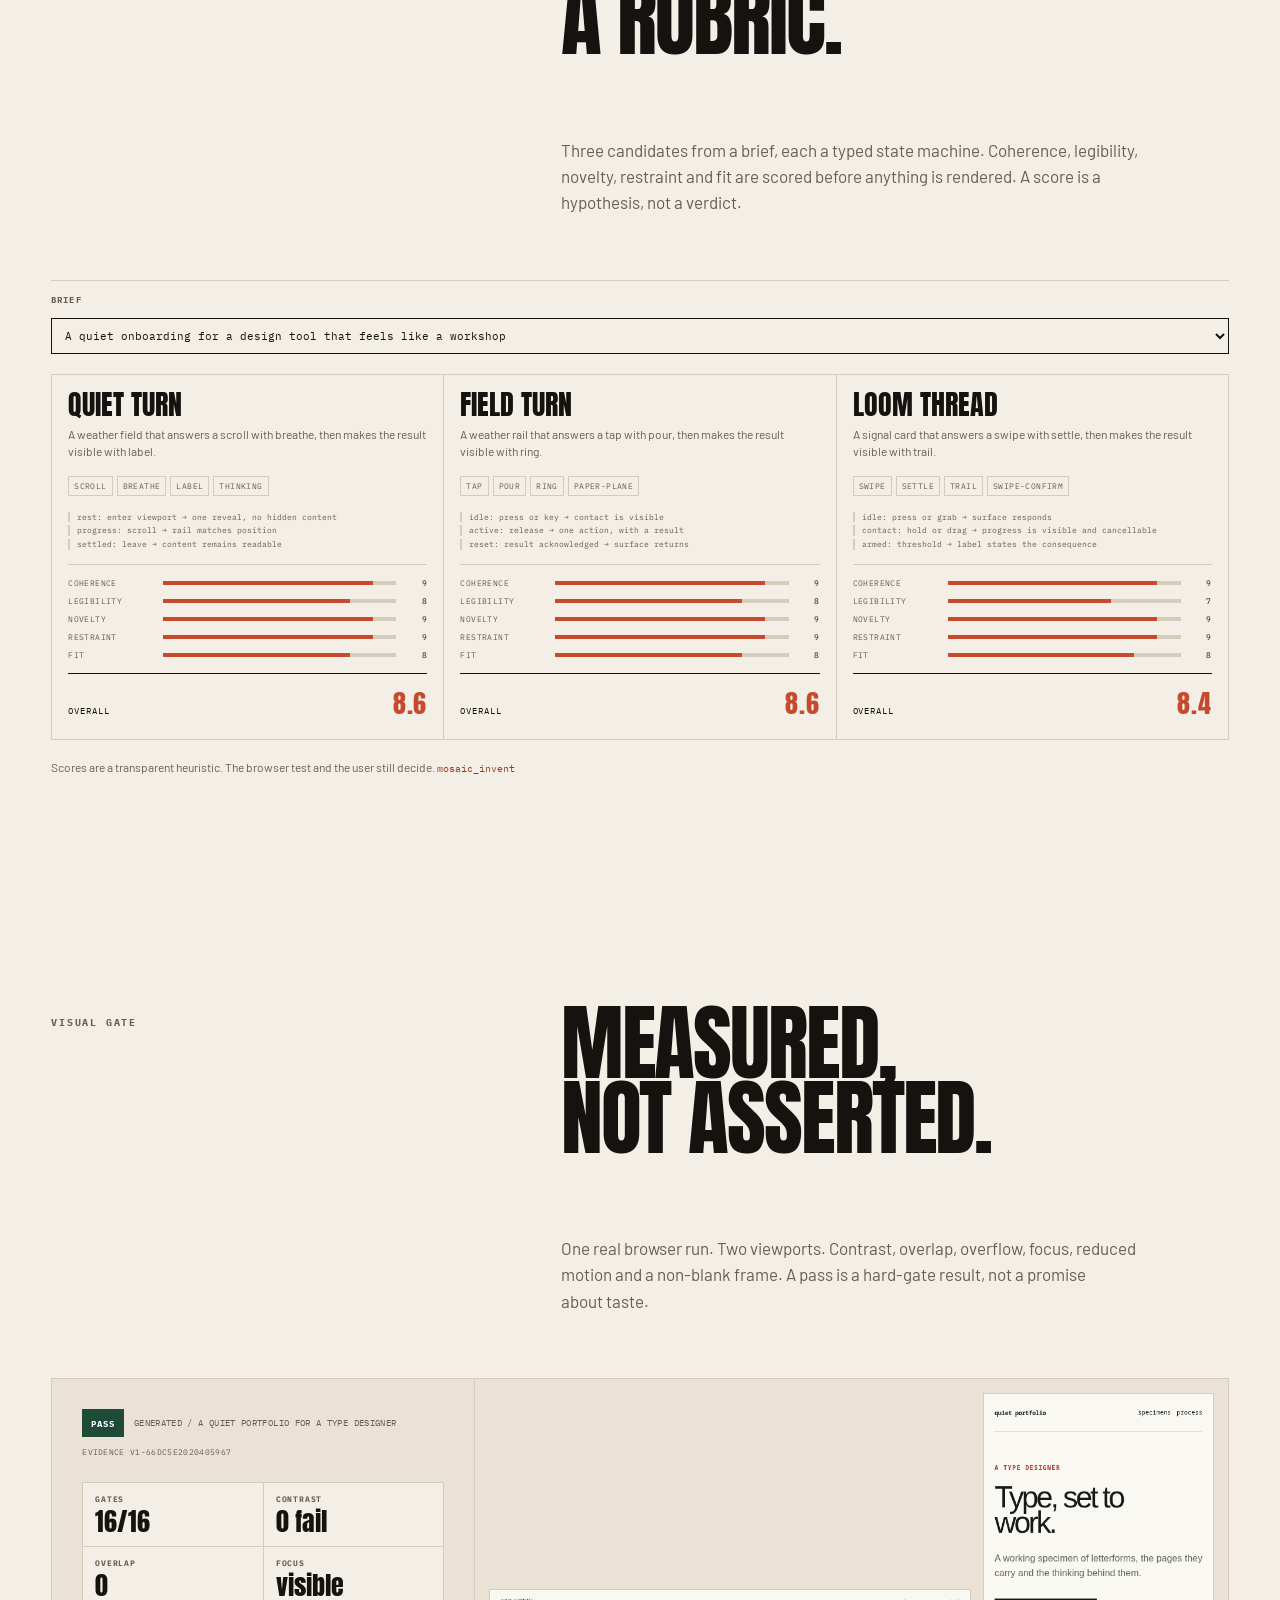
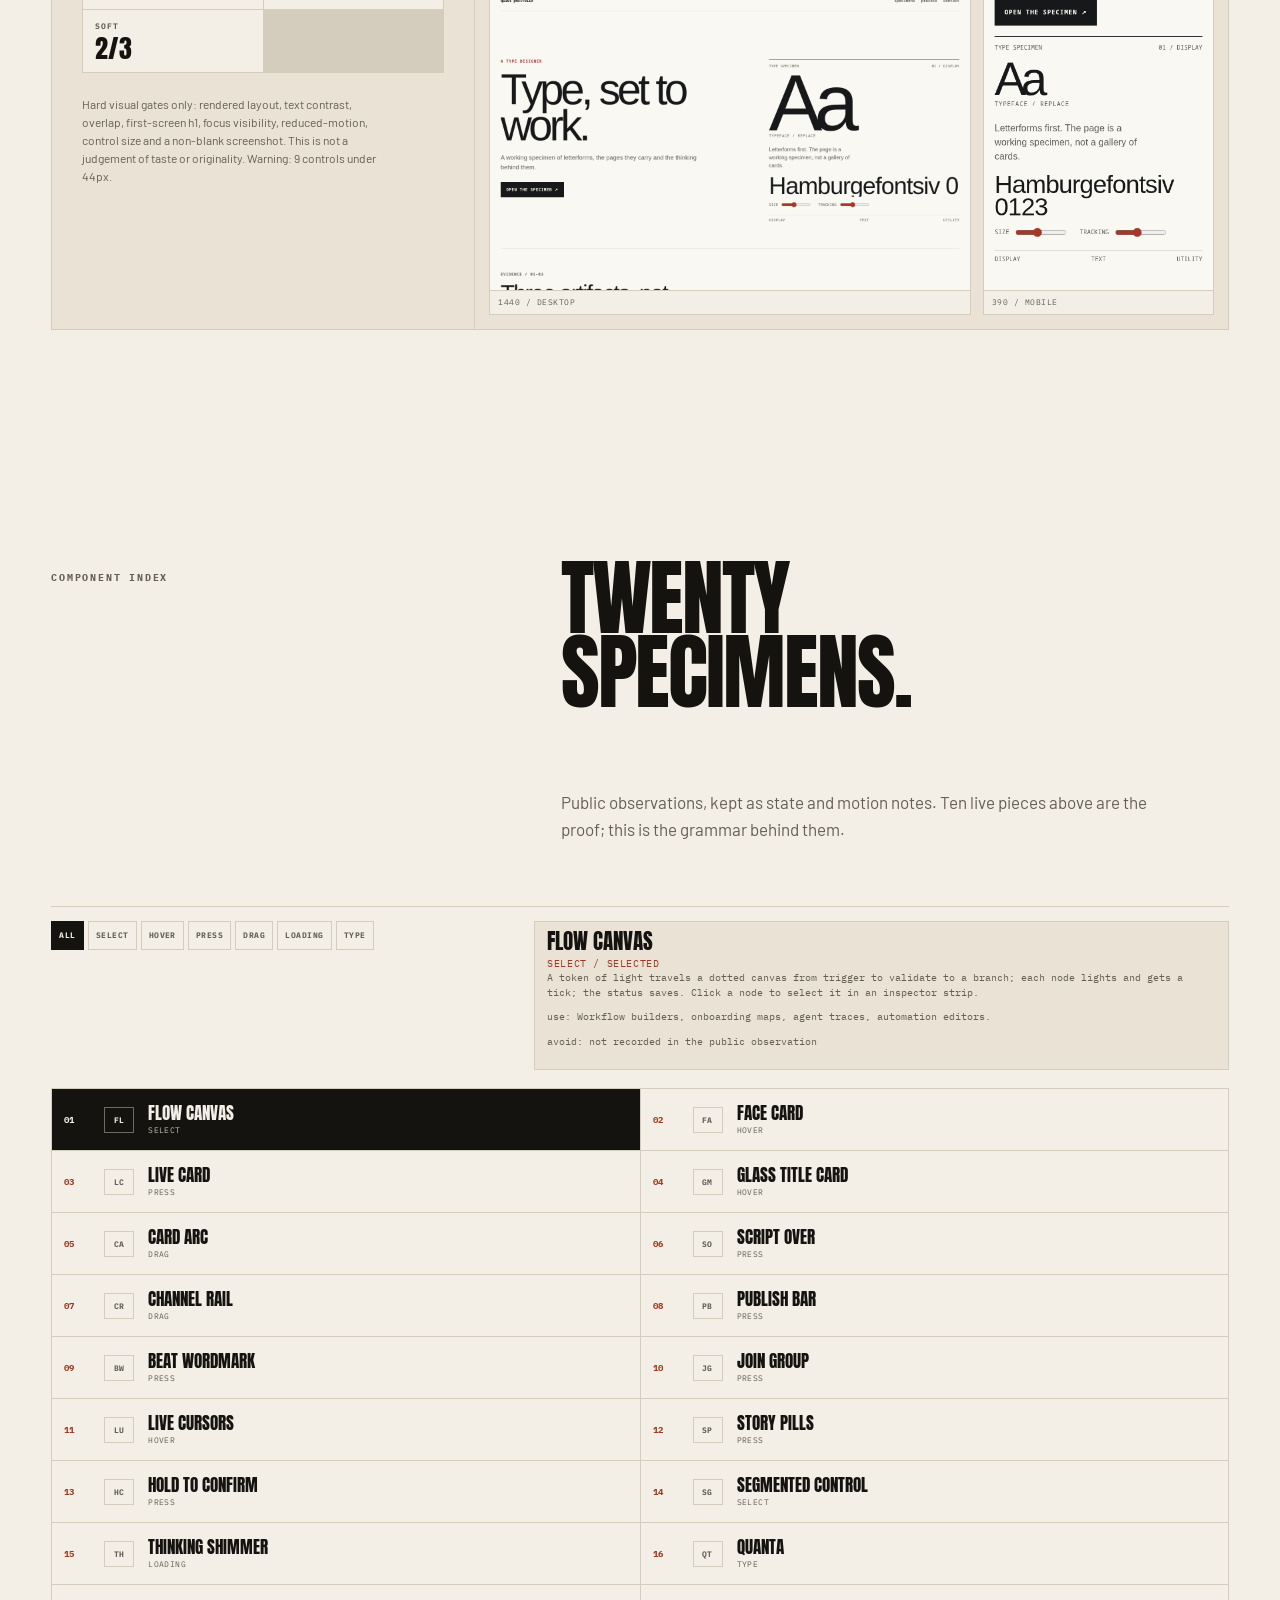
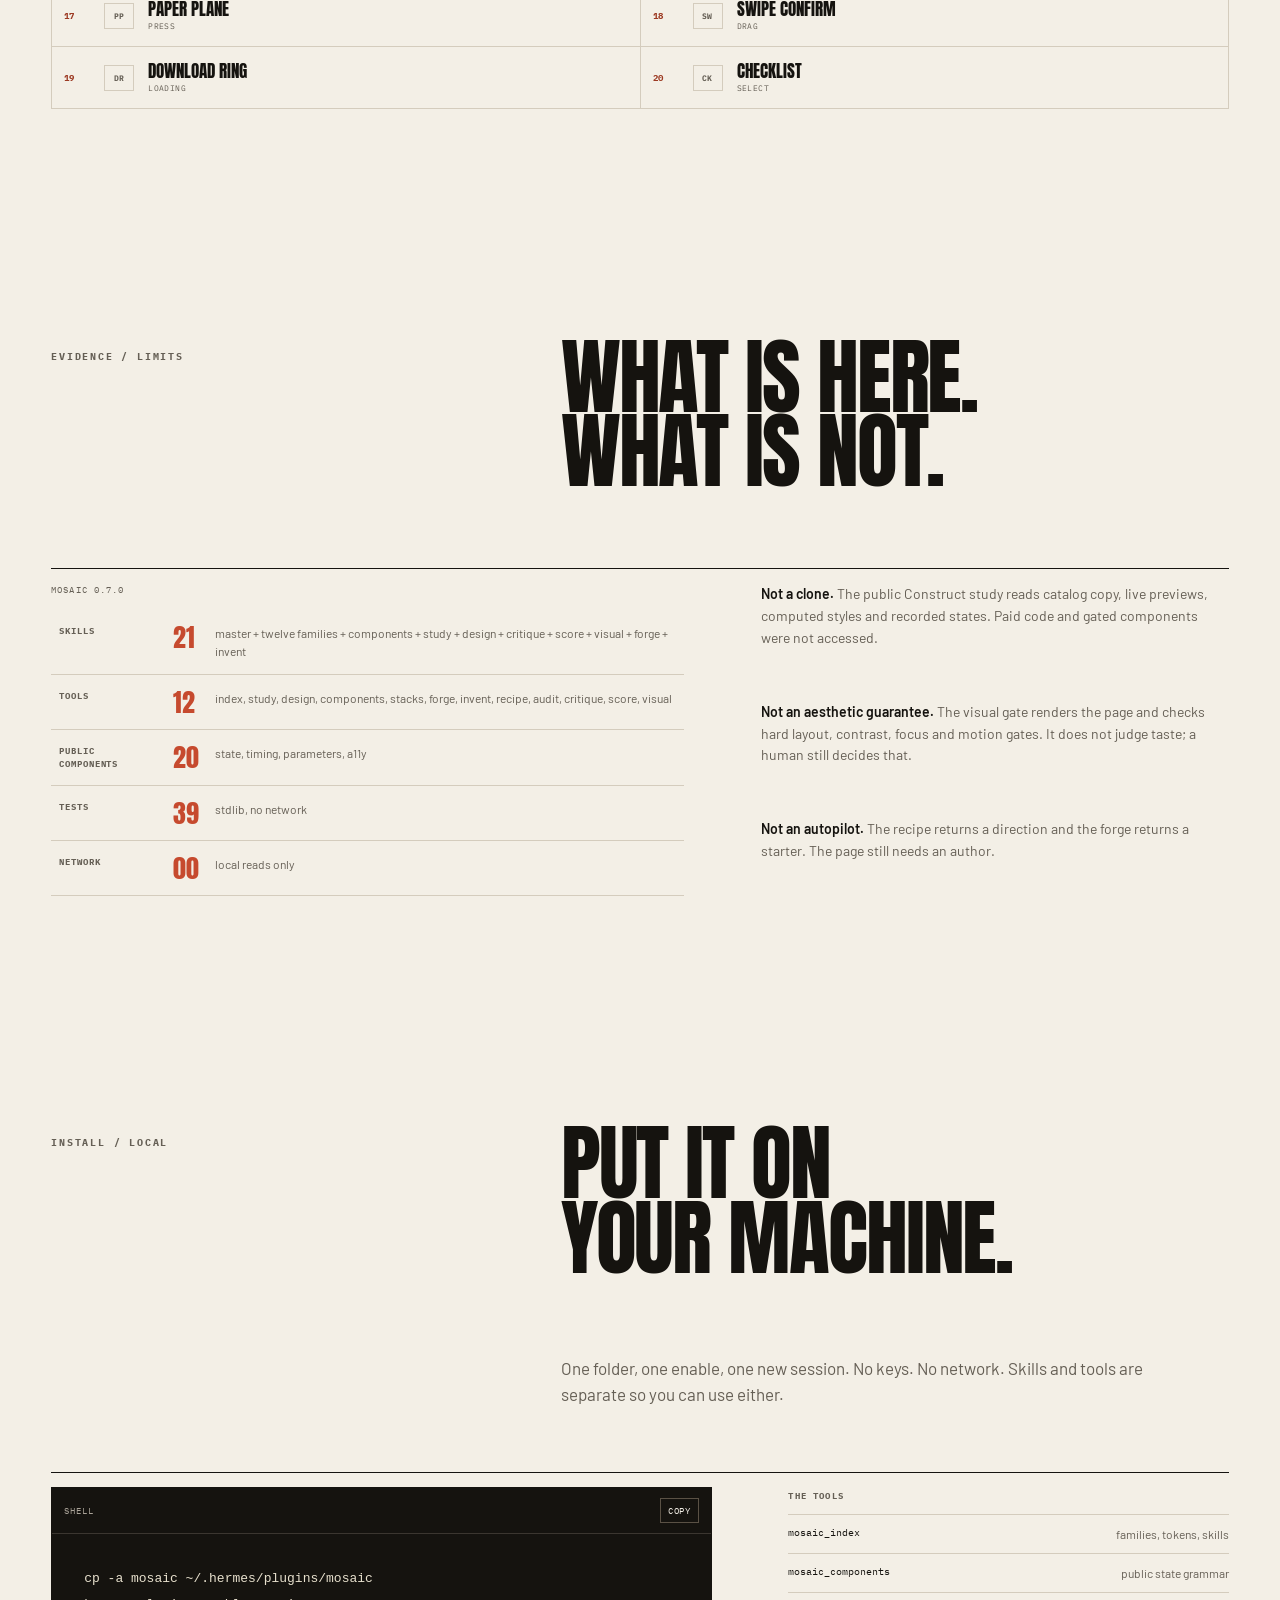
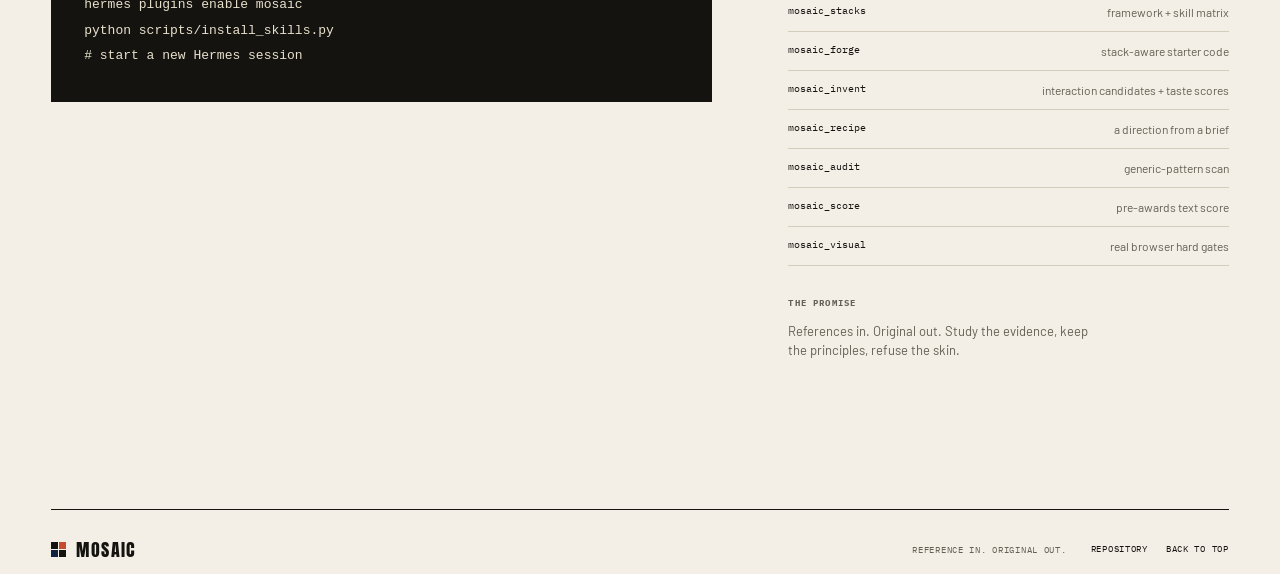
==== commit 542f019a: "Report soft visual warnings and publish the measured gate" ====
--- a/site/index.html
+++ b/site/index.html
@@ -391,6 +391,7 @@
             <div><dt>Contrast</dt><dd data-visual-contrast>—</dd></div>
             <div><dt>Overlap</dt><dd data-visual-overlap>—</dd></div>
             <div><dt>Focus</dt><dd data-visual-focus>—</dd></div>
+            <div><dt>Soft</dt><dd data-visual-soft>—</dd></div>
           </dl>
           <p class="visual-note" data-visual-note>Loading measured evidence.</p>
         </div>
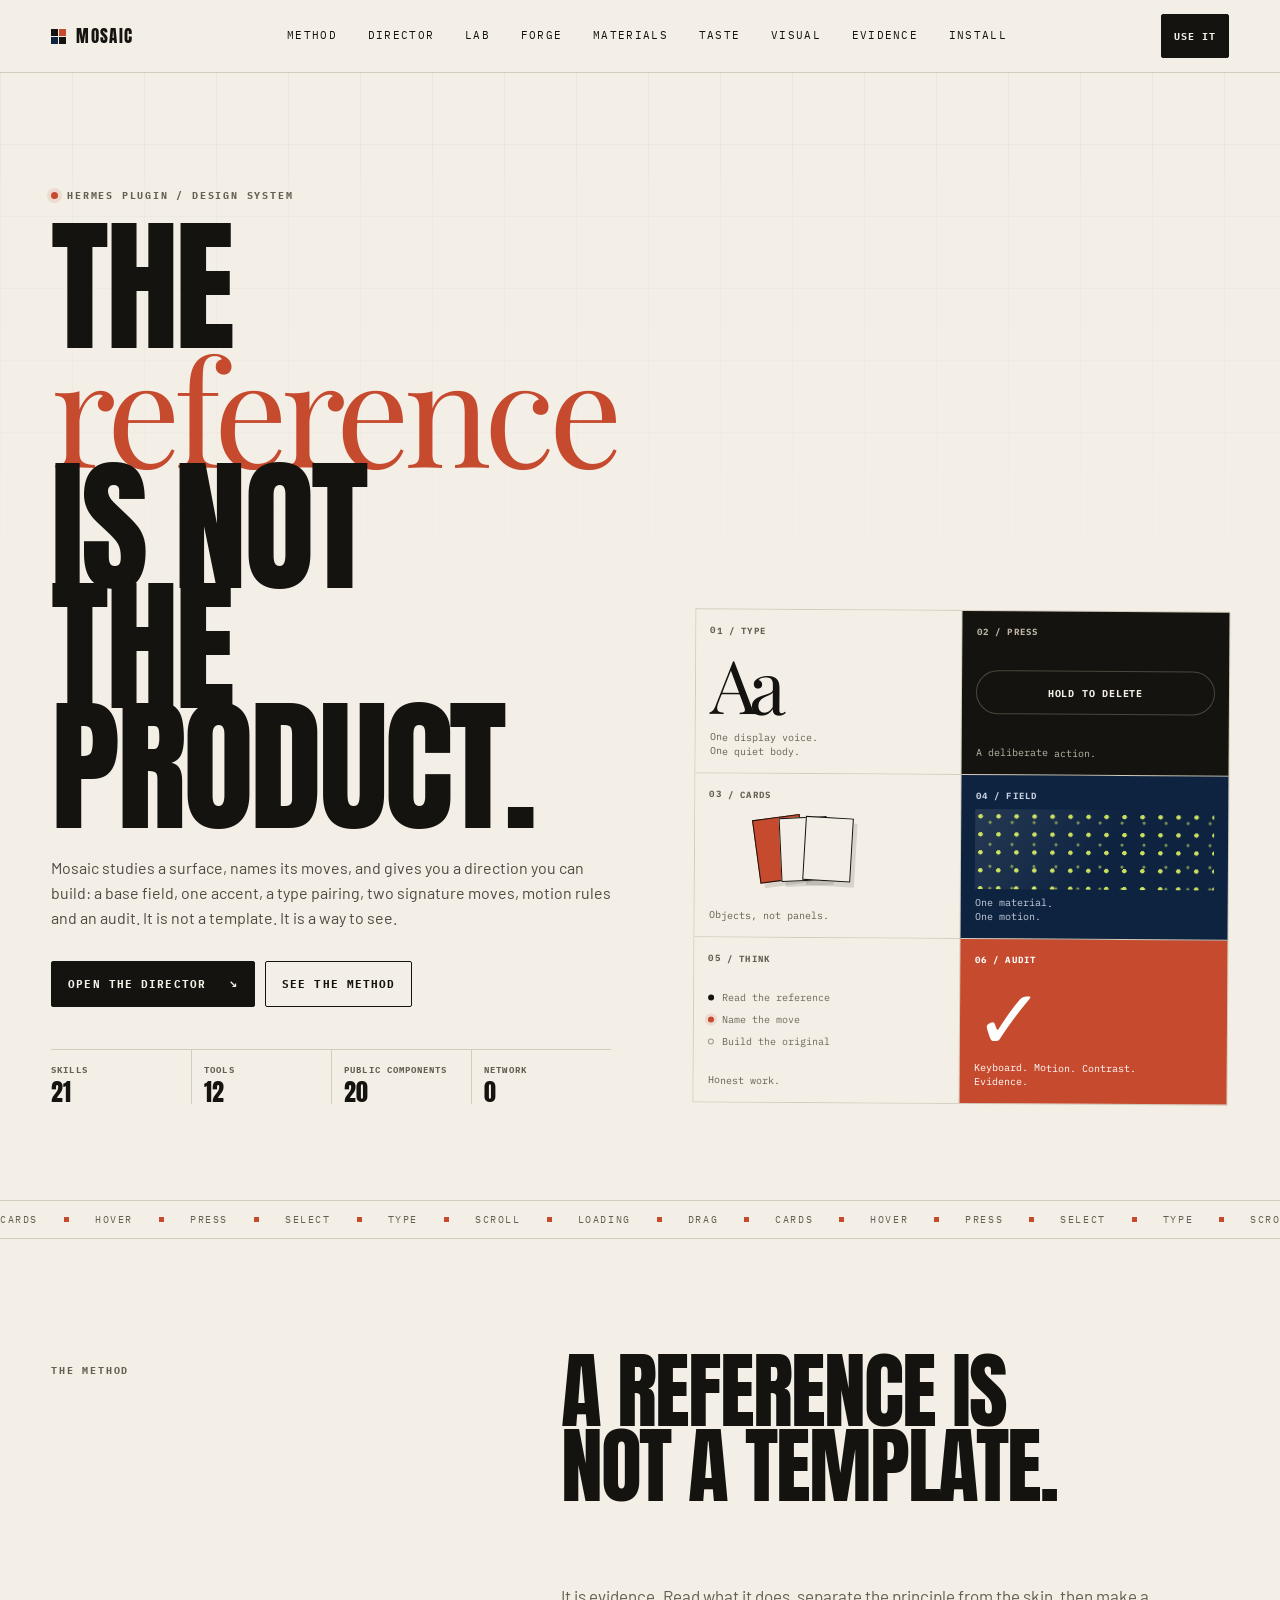
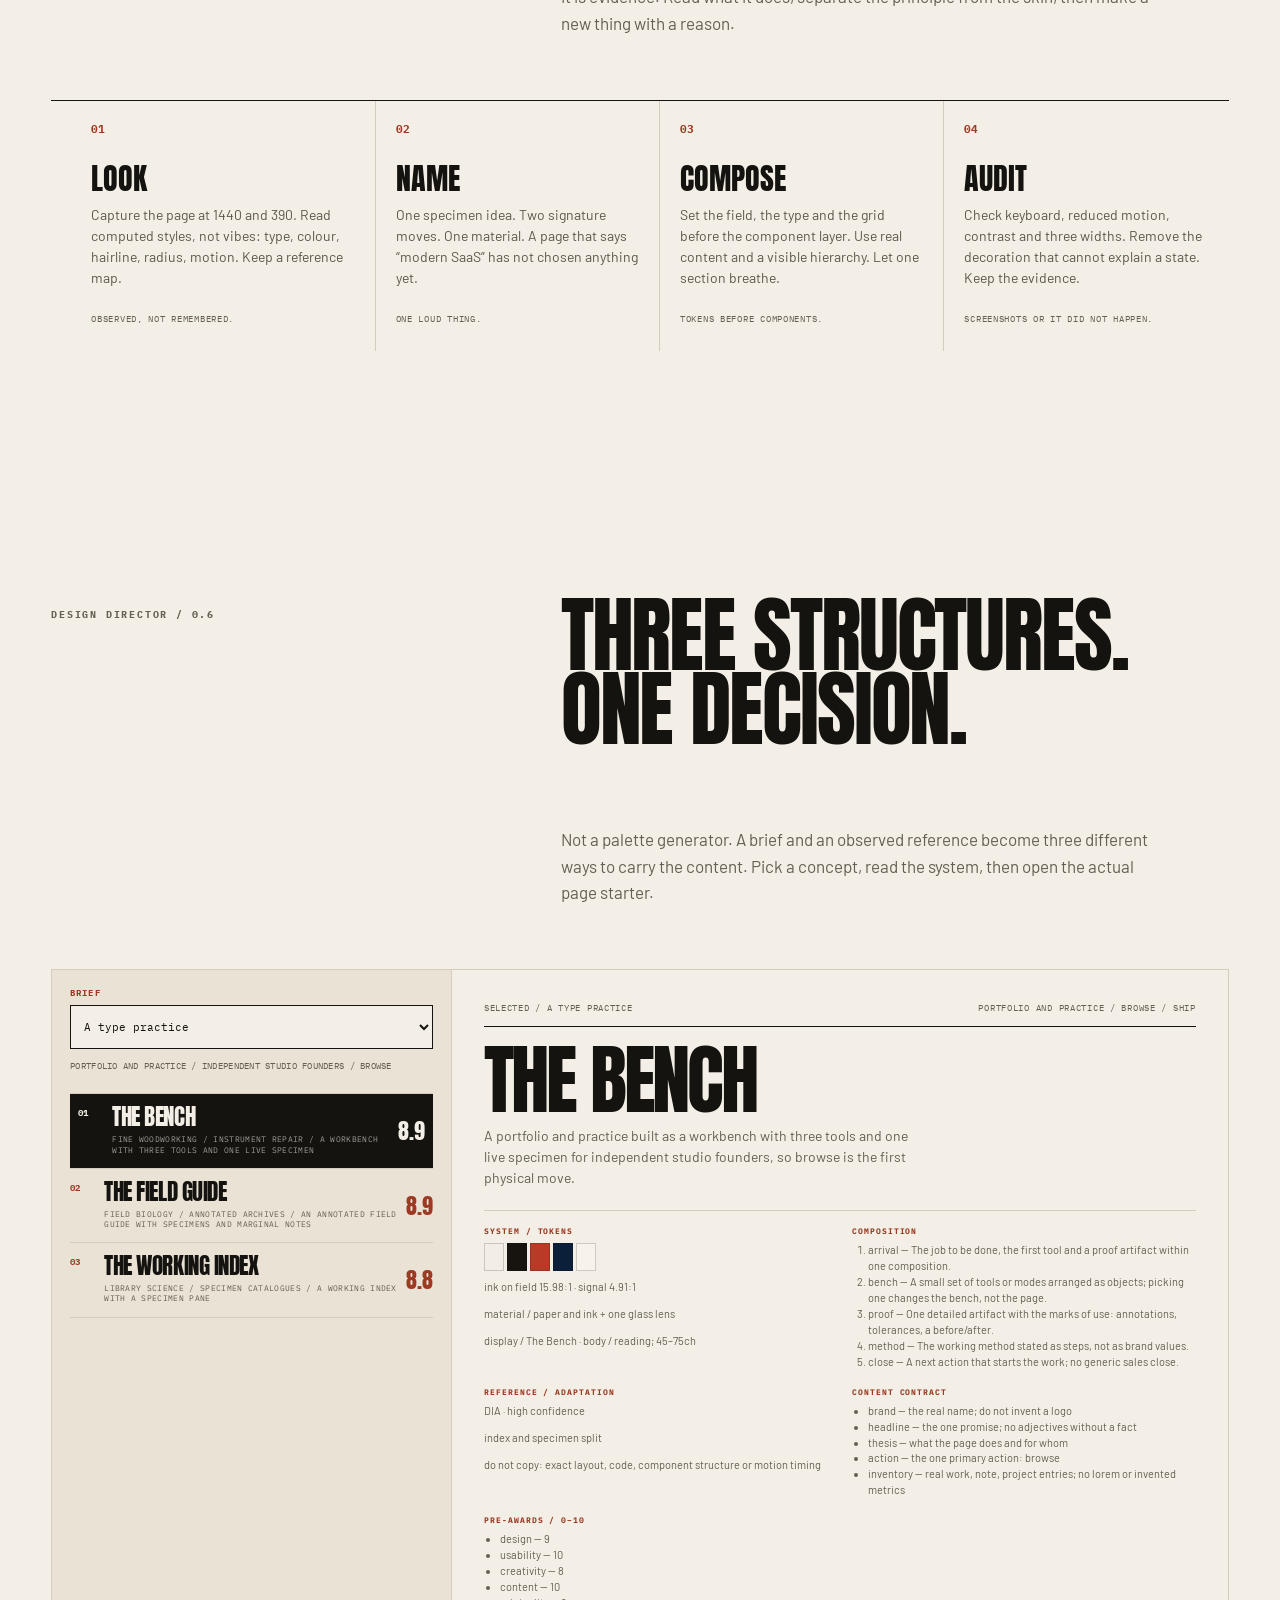
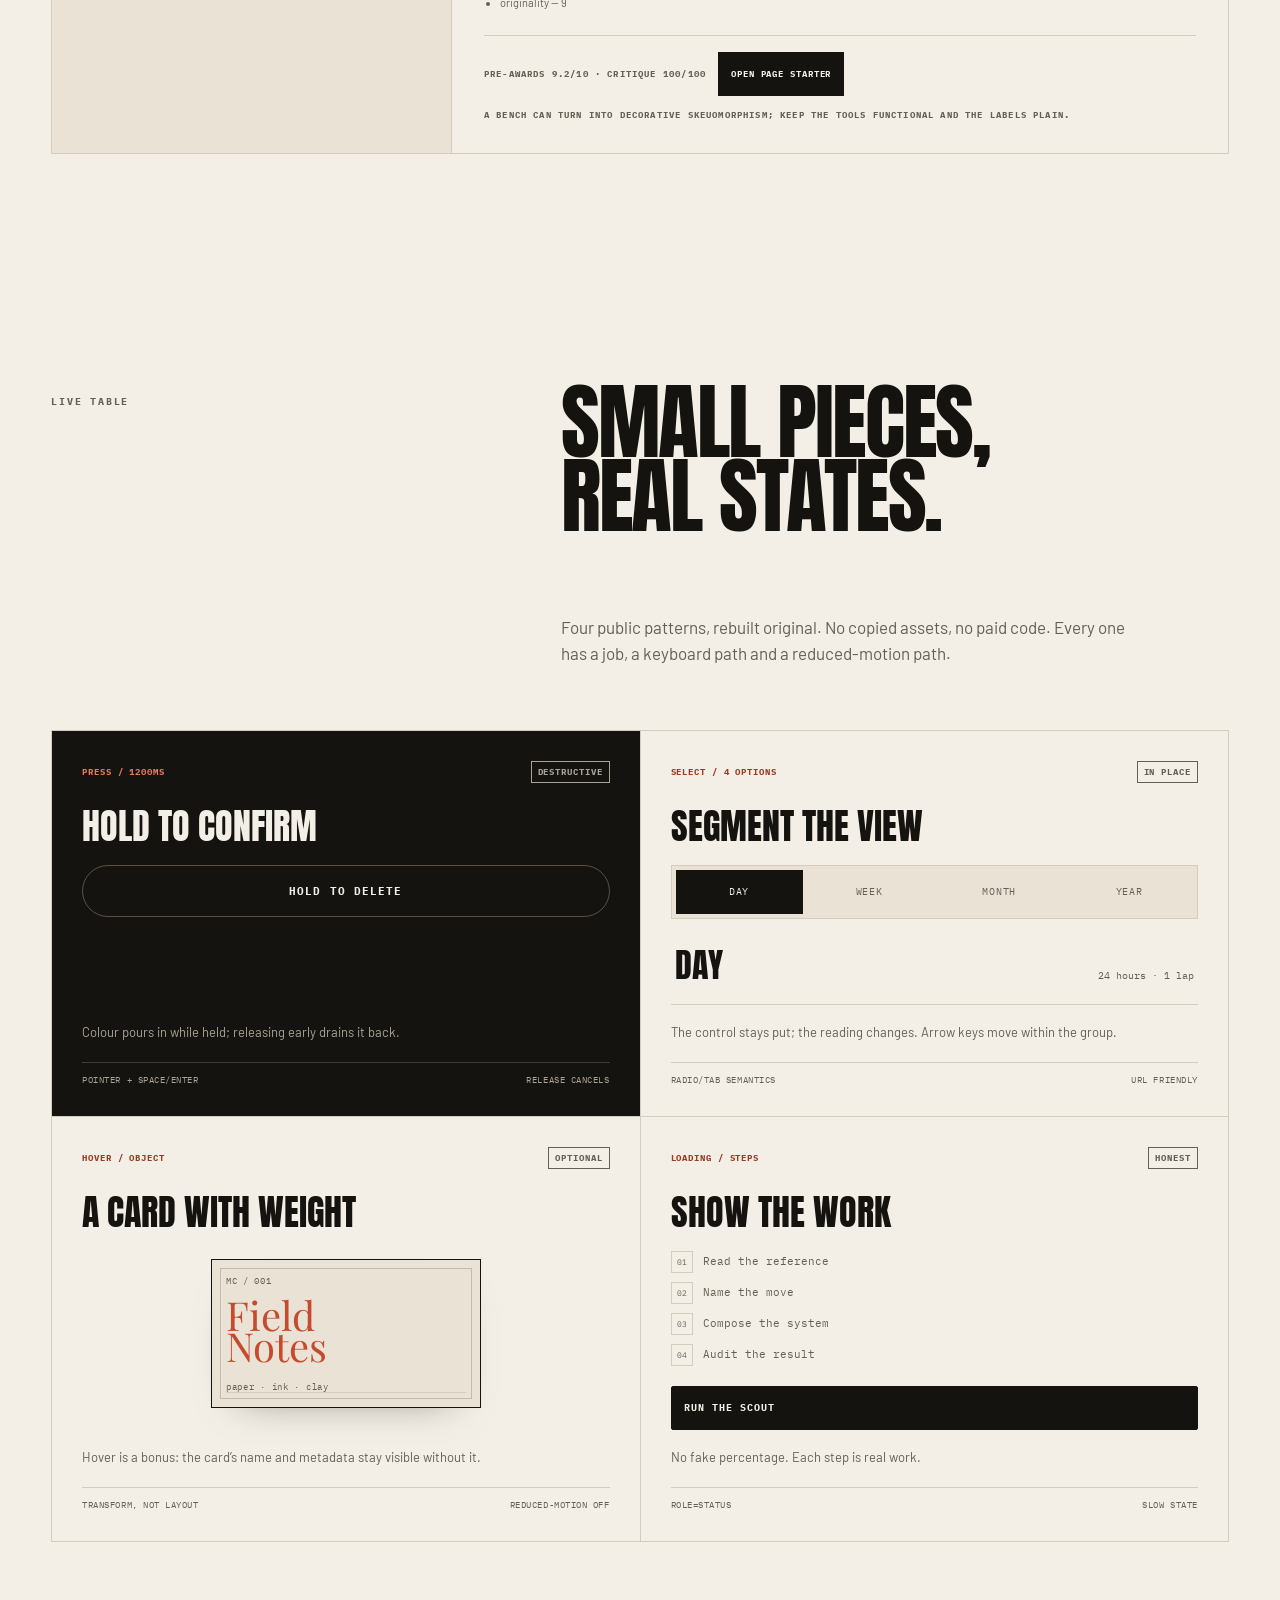
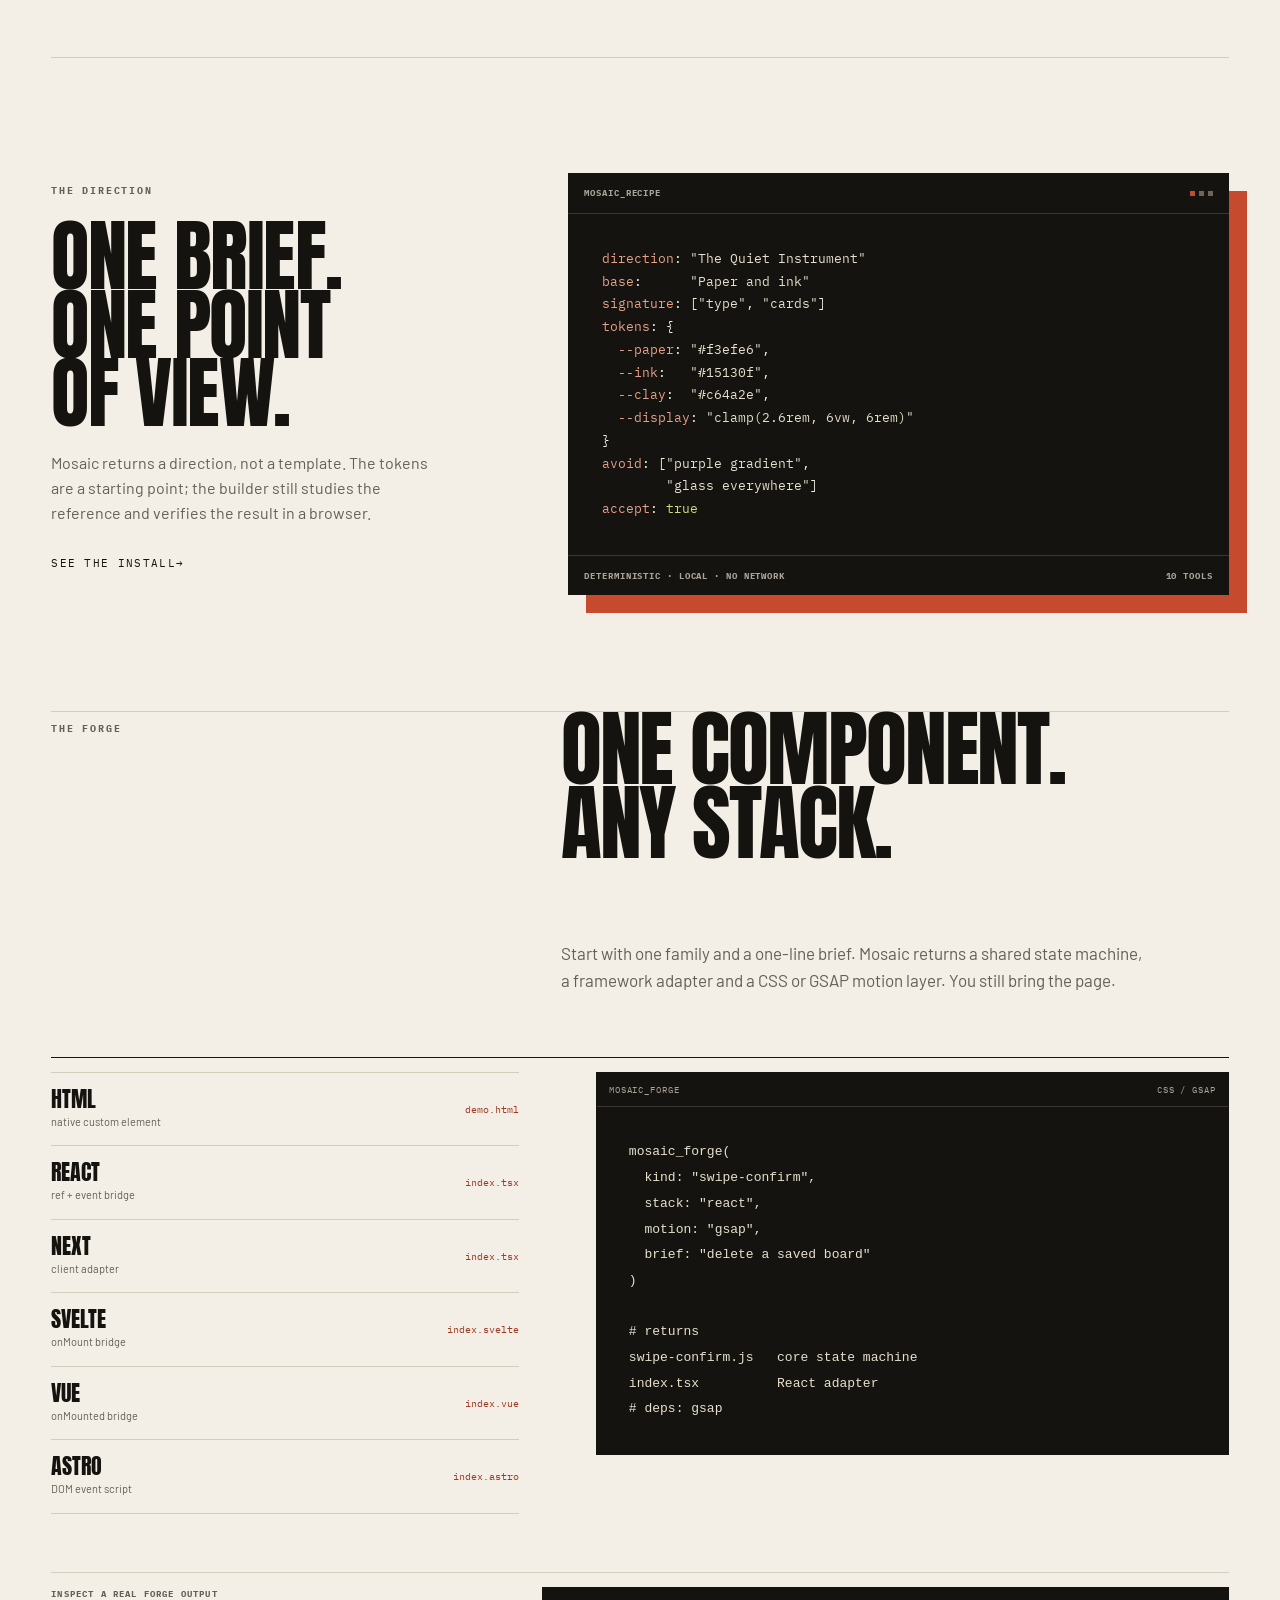
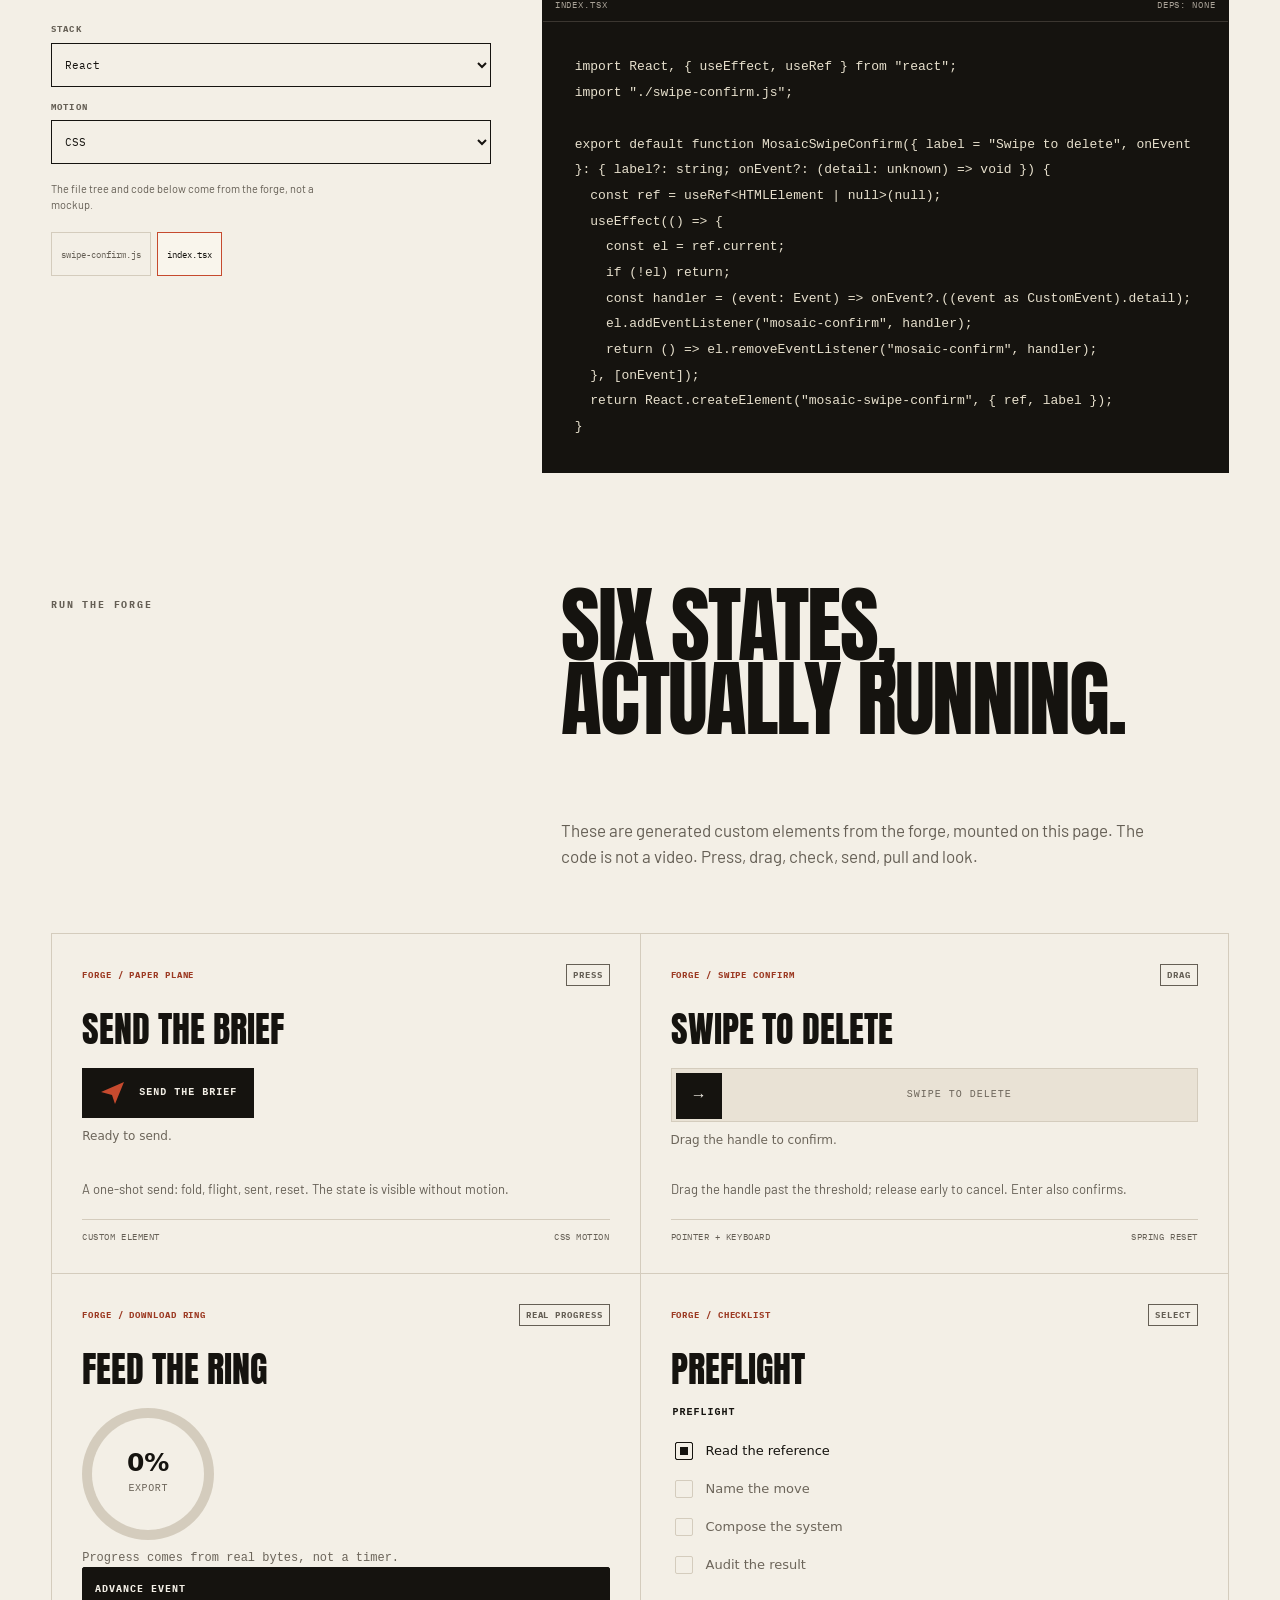
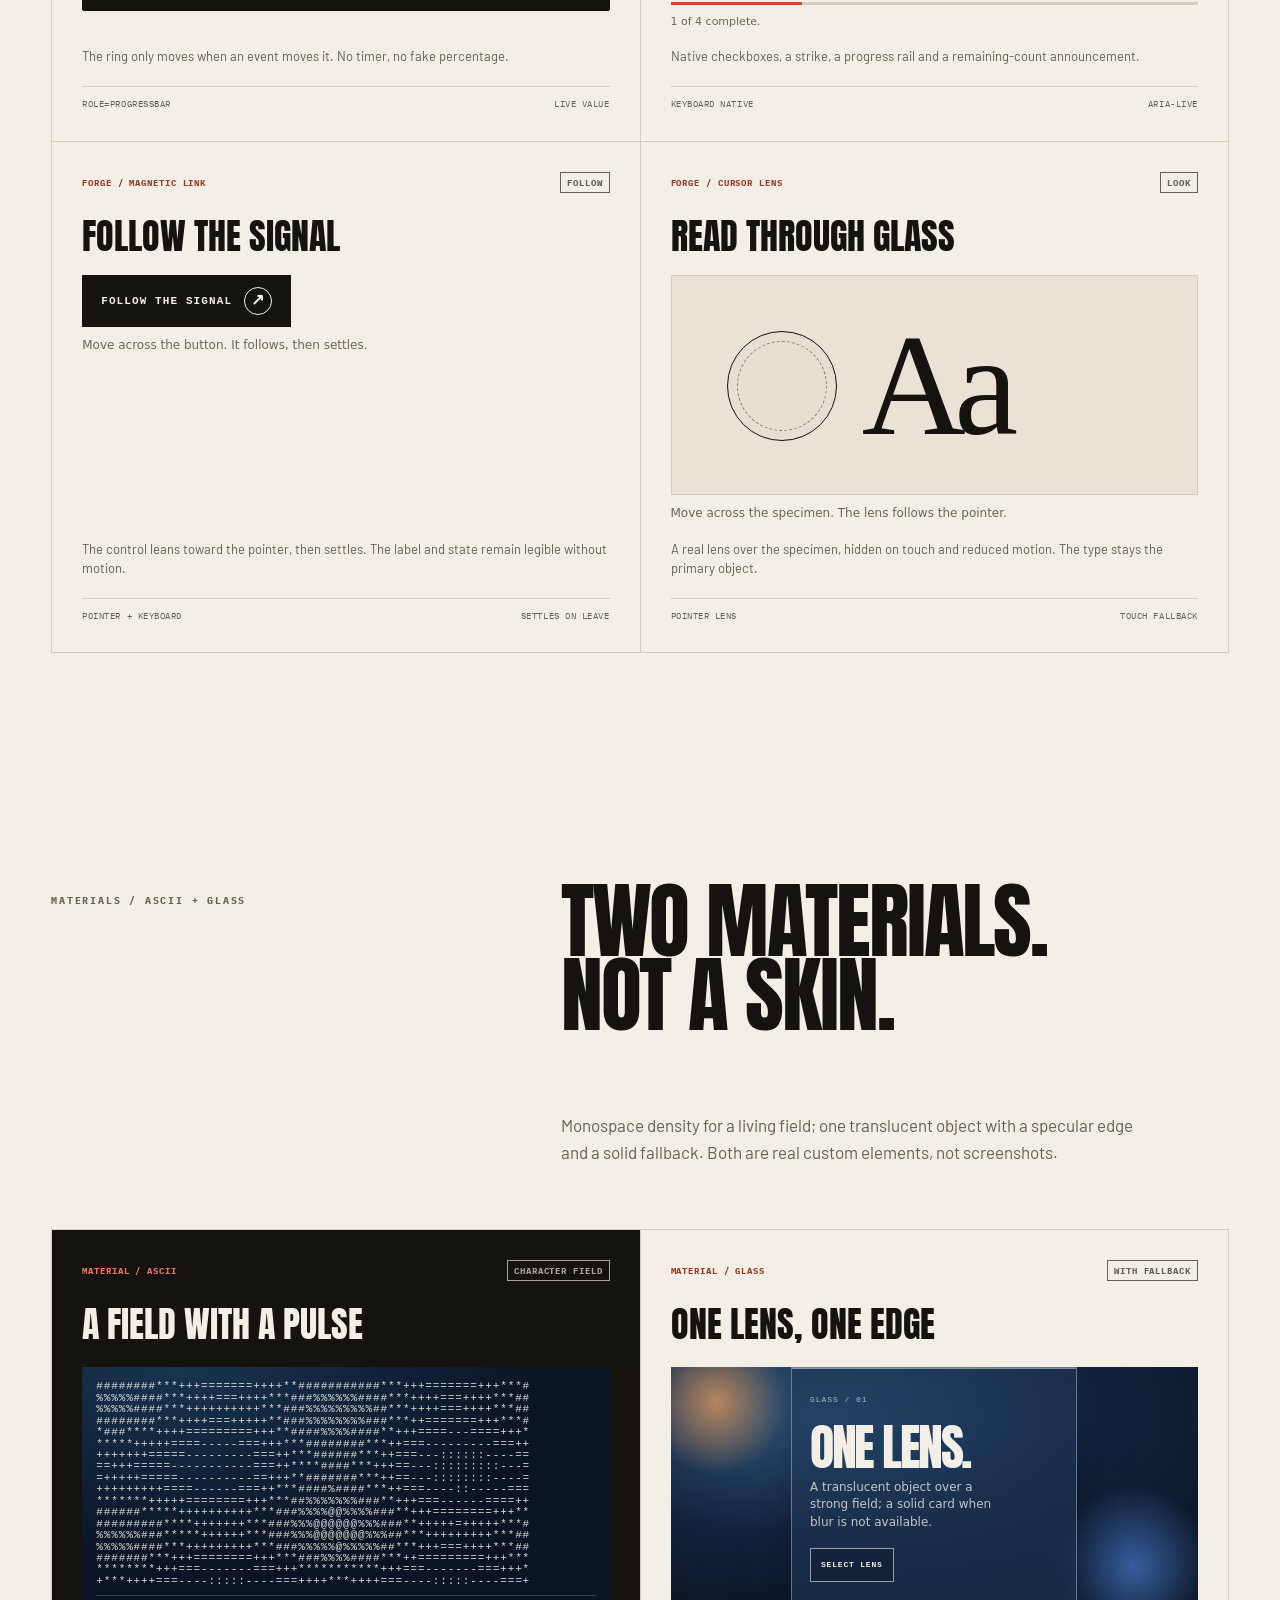
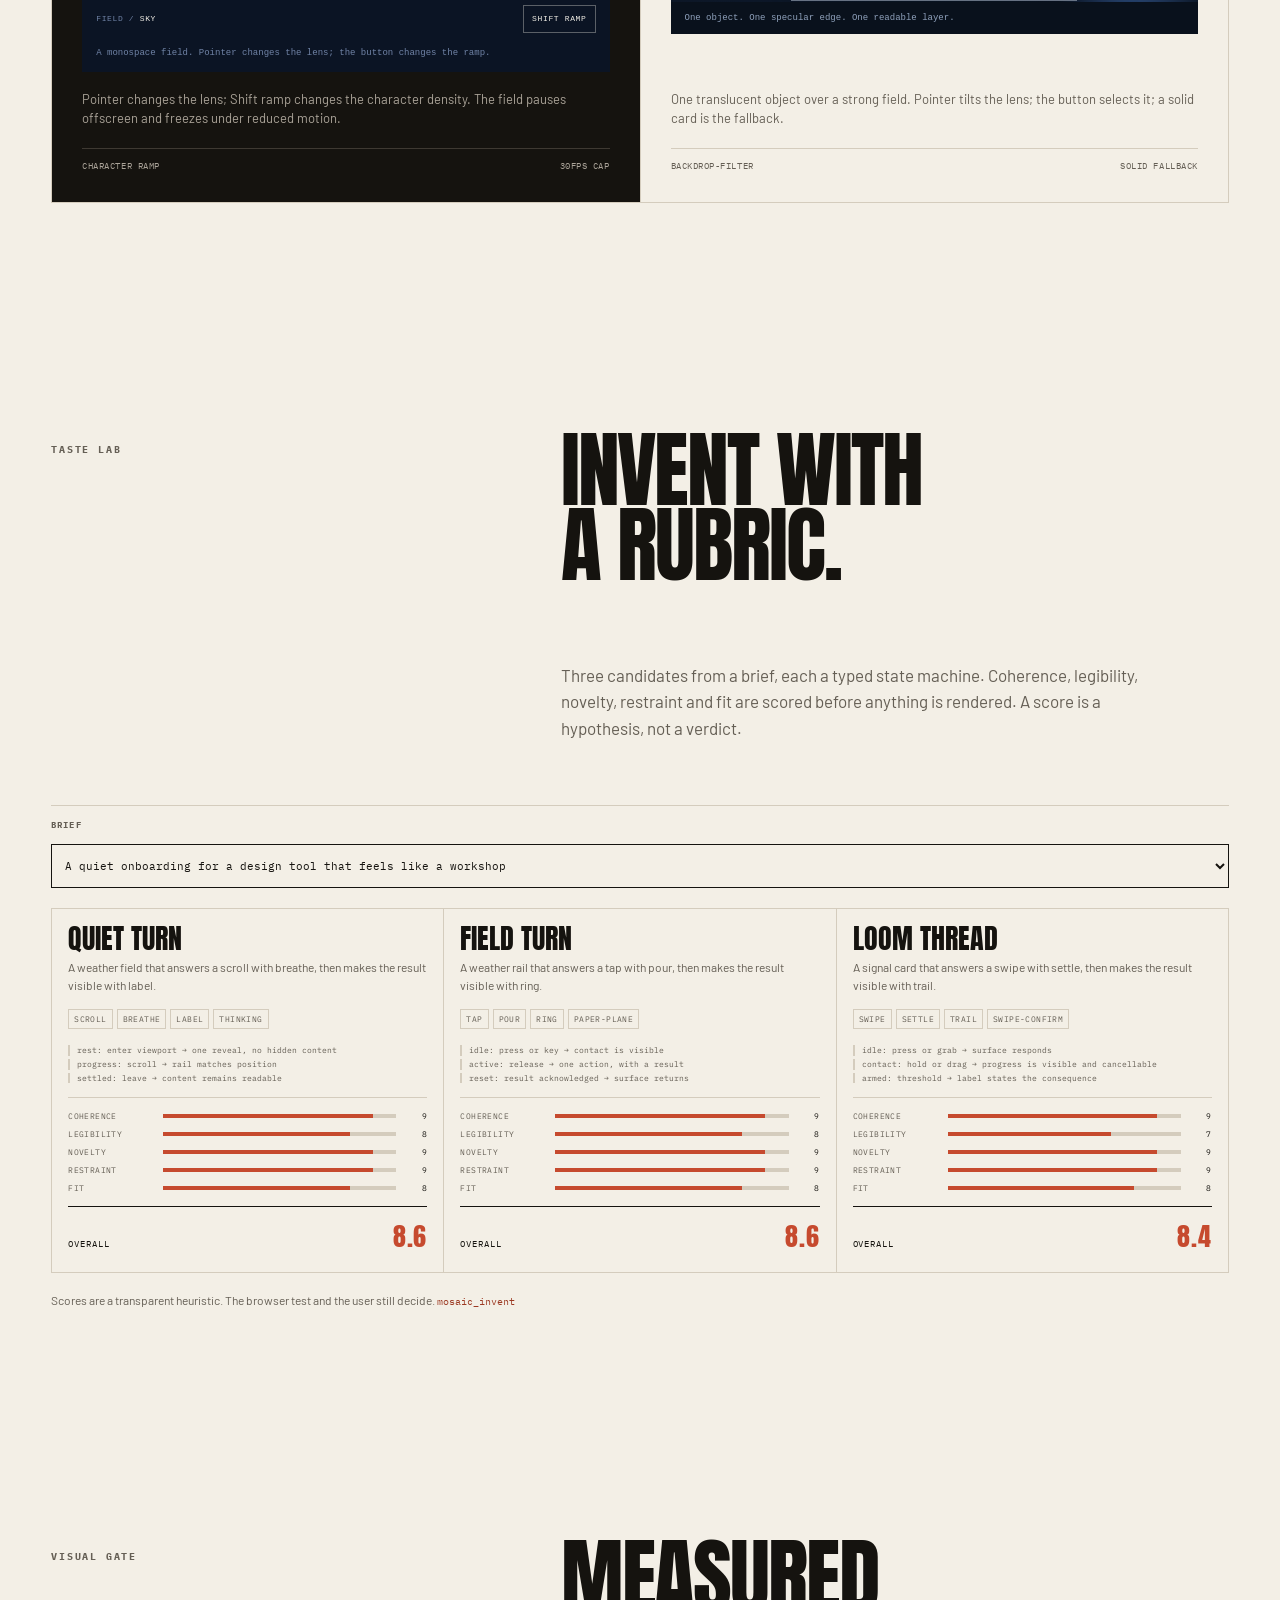
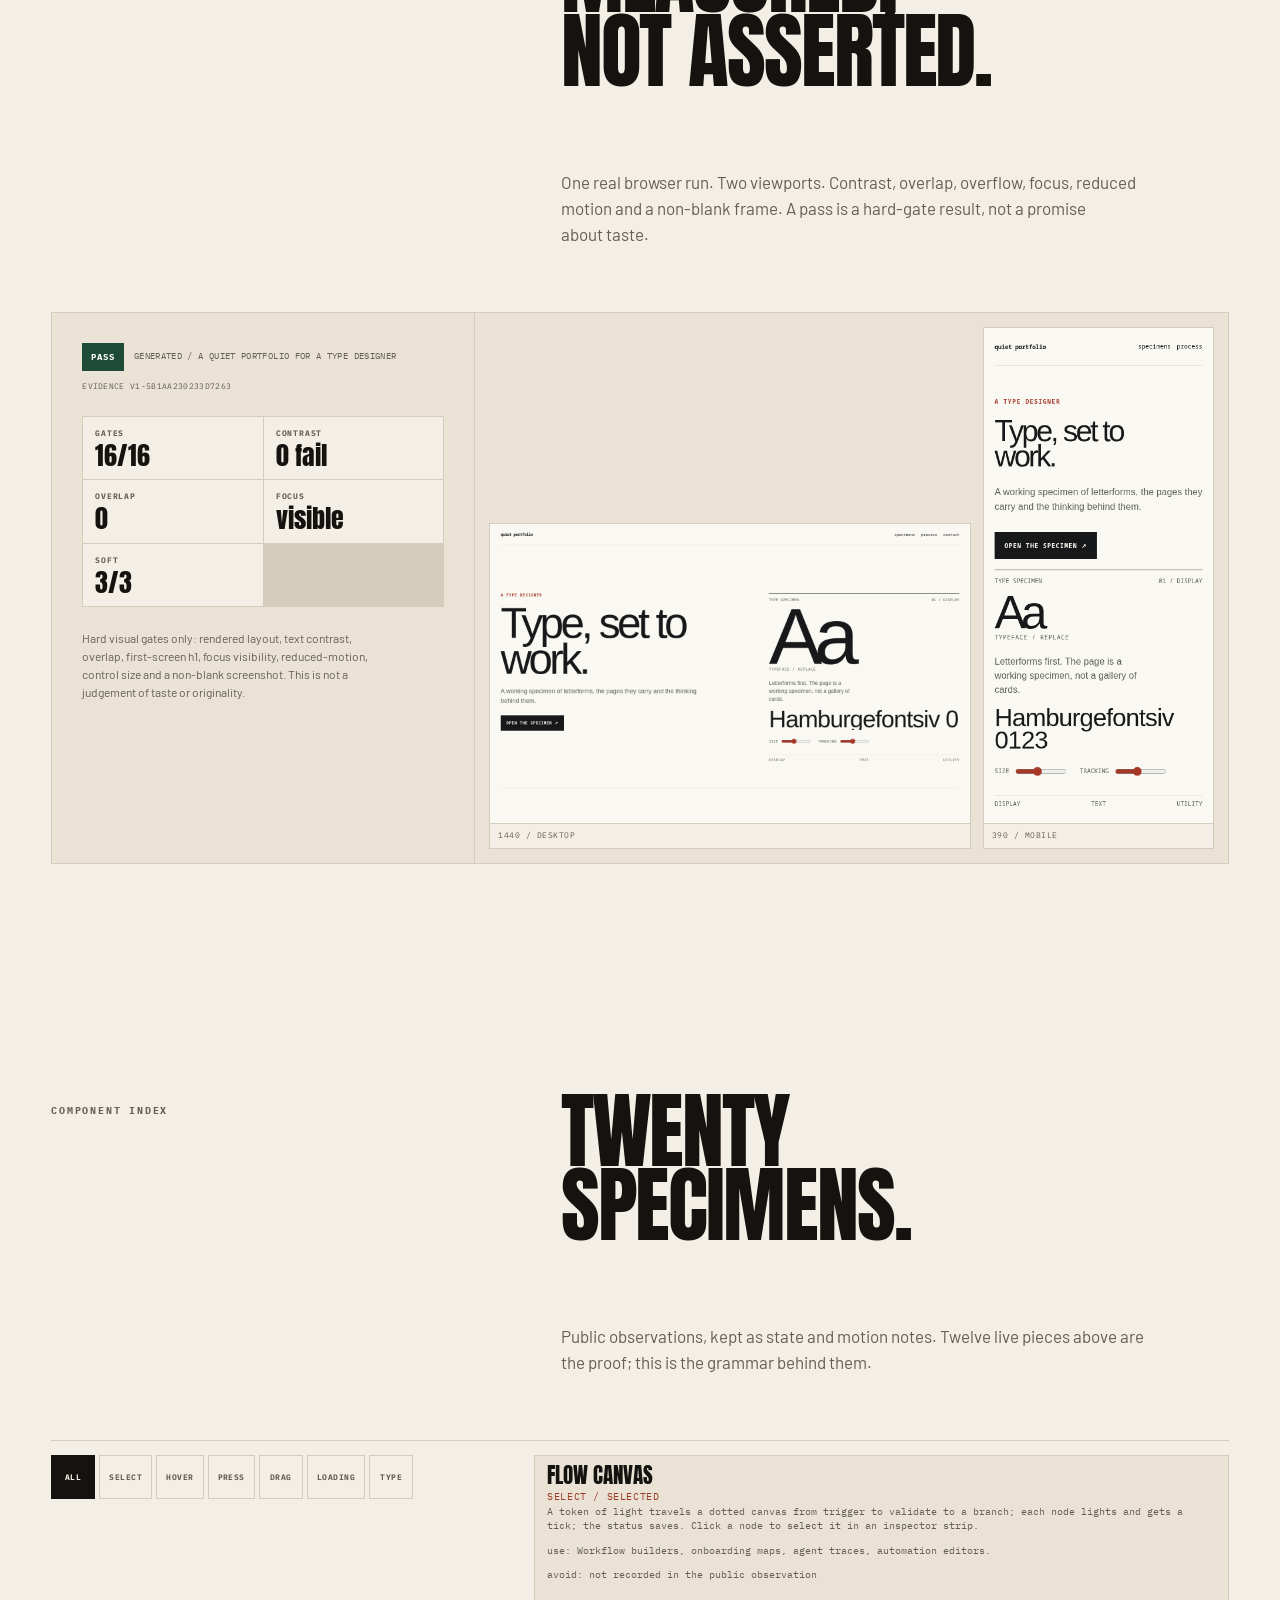
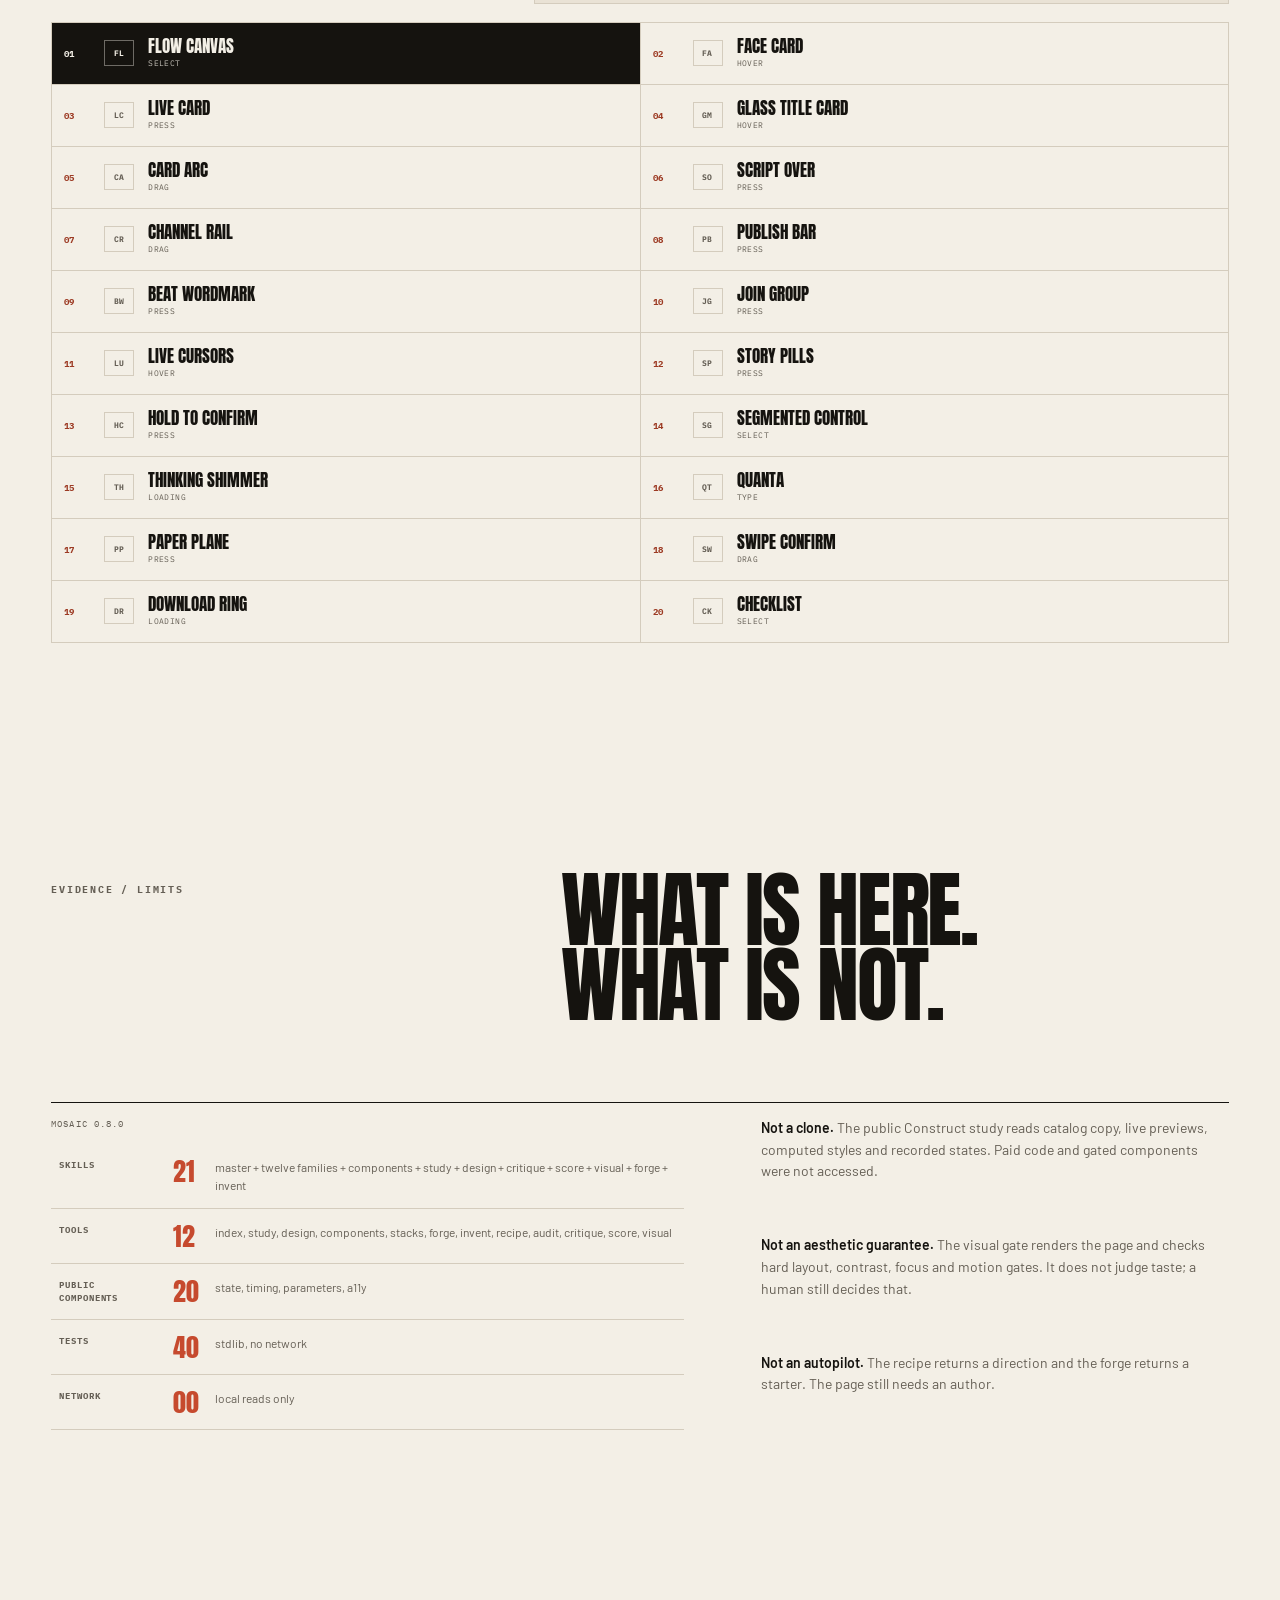
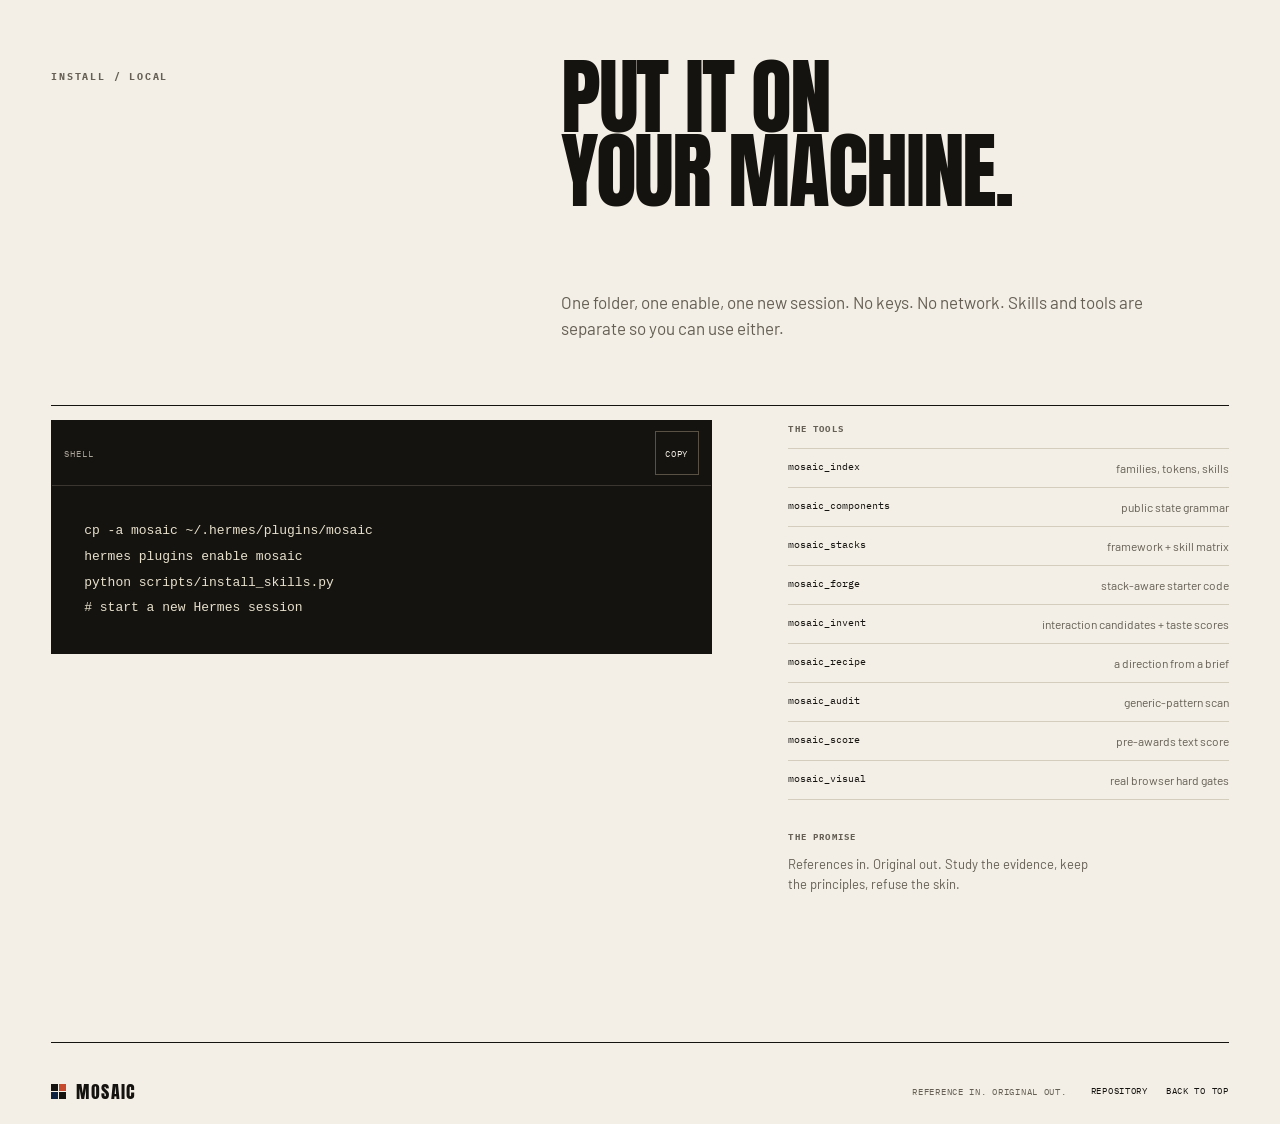
==== commit fba41d0f: "Make the visual gate strict and add magnetic and lens specimens" ====
--- a/site/index.html
+++ b/site/index.html
@@ -9,7 +9,7 @@
   <link rel="icon" href="data:image/svg+xml,%3Csvg xmlns='http://www.w3.org/2000/svg' viewBox='0 0 32 32'%3E%3Crect width='32' height='32' fill='%23f3efe6'/%3E%3Crect x='4' y='4' width='11' height='11' fill='%2315130f'/%3E%3Crect x='17' y='4' width='11' height='11' fill='%23c64a2e'/%3E%3Crect x='4' y='17' width='11' height='11' fill='%230d2340'/%3E%3Crect x='17' y='17' width='11' height='11' fill='%2315130f'/%3E%3C/svg%3E">
   <link rel="preload" href="fonts/Anton-Regular.ttf" as="font" type="font/ttf" crossorigin>
   <link rel="preload" href="fonts/Barlow-Regular.ttf" as="font" type="font/ttf" crossorigin>
-  <link rel="stylesheet" href="styles.css?v=0.7.0">
+  <link rel="stylesheet" href="styles.css?v=0.8.0">
 </head>
 <body>
   <a class="skip" href="#main">Skip to content</a>
@@ -299,8 +299,8 @@
     <section class="forge-lab wrap" id="forge-lab">
       <div class="section-head reveal">
         <p class="eyebrow">Run the forge</p>
-        <h2>Four states,<br>actually running.</h2>
-        <p>These are generated custom elements from the forge, mounted on this page. The code is not a video. Press, drag, check and send.</p>
+        <h2>Six states,<br>actually running.</h2>
+        <p>These are generated custom elements from the forge, mounted on this page. The code is not a video. Press, drag, check, send, pull and look.</p>
       </div>
       <div class="lab-grid">
         <article class="lab-panel reveal">
@@ -331,6 +331,20 @@
           <mosaic-checklist label="Preflight"></mosaic-checklist>
           <p class="lab-status">Native checkboxes, a strike, a progress rail and a remaining-count announcement.</p>
           <footer><span>keyboard native</span><span>aria-live</span></footer>
+        </article>
+        <article class="lab-panel reveal">
+          <header><span class="lab-kicker">FORGE / MAGNETIC LINK</span><span class="lab-tag">follow</span></header>
+          <h3>Follow the signal</h3>
+          <mosaic-magnetic-link label="Follow the signal"></mosaic-magnetic-link>
+          <p class="lab-status">The control leans toward the pointer, then settles. The label and state remain legible without motion.</p>
+          <footer><span>pointer + keyboard</span><span>settles on leave</span></footer>
+        </article>
+        <article class="lab-panel reveal">
+          <header><span class="lab-kicker">FORGE / CURSOR LENS</span><span class="lab-tag">look</span></header>
+          <h3>Read through glass</h3>
+          <mosaic-cursor-lens label="Aa"></mosaic-cursor-lens>
+          <p class="lab-status">A real lens over the specimen, hidden on touch and reduced motion. The type stays the primary object.</p>
+          <footer><span>pointer lens</span><span>touch fallback</span></footer>
         </article>
       </div>
     </section>
@@ -406,7 +420,7 @@
       <div class="section-head reveal">
         <p class="eyebrow">Component index</p>
         <h2>Twenty<br>specimens.</h2>
-        <p>Public observations, kept as state and motion notes. Ten live pieces above are the proof; this is the grammar behind them.</p>
+        <p>Public observations, kept as state and motion notes. Twelve live pieces above are the proof; this is the grammar behind them.</p>
       </div>
       <div class="component-tools reveal">
         <div class="component-filters" id="component-filters" role="group" aria-label="Filter component families"></div>
@@ -422,12 +436,12 @@
       </div>
       <div class="evidence-grid reveal">
         <table>
-          <caption>Mosaic 0.7.0</caption>
+          <caption>Mosaic 0.8.0</caption>
           <tbody>
             <tr><th scope="row">Skills</th><td>21</td><td>master + twelve families + components + study + design + critique + score + visual + forge + invent</td></tr>
             <tr><th scope="row">Tools</th><td>12</td><td>index, study, design, components, stacks, forge, invent, recipe, audit, critique, score, visual</td></tr>
             <tr><th scope="row">Public components</th><td>20</td><td>state, timing, parameters, a11y</td></tr>
-            <tr><th scope="row">Tests</th><td>39</td><td>stdlib, no network</td></tr>
+            <tr><th scope="row">Tests</th><td>40</td><td>stdlib, no network</td></tr>
             <tr><th scope="row">Network</th><td>00</td><td>local reads only</td></tr>
           </tbody>
         </table>
@@ -482,17 +496,19 @@
     </div>
   </footer>
 
-  <script src="visual-samples.js?v=0.7.0" defer></script>
-  <script src="director-samples.js?v=0.7.0" defer></script>
-  <script src="forge-samples.js?v=0.7.0" defer></script>
-  <script src="invent-samples.js?v=0.7.0" defer></script>
-  <script src="component-gallery.js?v=0.7.0" defer></script>
-  <script src="app.js?v=0.7.0" defer></script>
-  <script type="module" src="forge/paper-plane.js?v=0.7.0"></script>
-  <script type="module" src="forge/swipe-confirm.js?v=0.7.0"></script>
-  <script type="module" src="forge/download-ring.js?v=0.7.0"></script>
-  <script type="module" src="forge/checklist.js?v=0.7.0"></script>
-  <script type="module" src="forge/ascii-field.js?v=0.7.0"></script>
-  <script type="module" src="forge/glass-stack.js?v=0.7.0"></script>
+  <script src="visual-samples.js?v=0.8.0" defer></script>
+  <script src="director-samples.js?v=0.8.0" defer></script>
+  <script src="forge-samples.js?v=0.8.0" defer></script>
+  <script src="invent-samples.js?v=0.8.0" defer></script>
+  <script src="component-gallery.js?v=0.8.0" defer></script>
+  <script src="app.js?v=0.8.0" defer></script>
+  <script type="module" src="forge/paper-plane.js?v=0.8.0"></script>
+  <script type="module" src="forge/swipe-confirm.js?v=0.8.0"></script>
+  <script type="module" src="forge/download-ring.js?v=0.8.0"></script>
+  <script type="module" src="forge/checklist.js?v=0.8.0"></script>
+  <script type="module" src="forge/ascii-field.js?v=0.8.0"></script>
+  <script type="module" src="forge/glass-stack.js?v=0.8.0"></script>
+  <script type="module" src="forge/magnetic-link.js?v=0.8.0"></script>
+  <script type="module" src="forge/cursor-lens.js?v=0.8.0"></script>
 </body>
 </html>
--- a/site/styles.css
+++ b/site/styles.css
@@ -32,7 +32,7 @@
 button{font:inherit;color:inherit}
 img,svg{display:block;max-width:100%}
 
-.skip{position:fixed;left:12px;top:-80px;z-index:100;background:var(--ink);color:var(--paper);padding:10px 14px;font-family:var(--mono);font-size:12px;transition:top .18s}
+.skip{position:fixed;left:12px;top:-80px;z-index:100;min-height:44px;display:inline-flex;align-items:center;background:var(--ink);color:var(--paper);padding:10px 14px;font-family:var(--mono);font-size:12px;transition:top .18s}
 .skip:focus{top:12px}
 
 .wrap{width:min(100% - 2*var(--pad),1400px);margin-inline:auto}
@@ -50,7 +50,7 @@
 .btn:hover,.btn:focus-visible{background:var(--clay);border-color:var(--clay);color:var(--paper);transform:translateY(-1px)}
 .btn-ghost{background:transparent;color:var(--ink)}
 .btn-ghost:hover,.btn-ghost:focus-visible{background:var(--ink);color:var(--paper);border-color:var(--ink)}
-.btn-small{min-height:38px;padding:8px 12px;gap:12px;font-size:10px}
+.btn-small{min-height:44px;padding:8px 12px;gap:12px;font-size:10px}
 :focus-visible{outline:2px solid var(--cobalt);outline-offset:3px}
 
 .hero{display:grid;grid-template-columns:minmax(0,1.04fr) minmax(360px,.96fr);gap:clamp(28px,5vw,84px);padding-block:clamp(56px,9vw,120px) clamp(48px,8vw,96px);align-items:end}
@@ -82,7 +82,7 @@
 .tile-think{background:var(--paper)}
 .tile-audit{background:var(--clay);color:#fff}
 .tile-audit .tile-label,.tile-audit .tile-caption{color:#fff}
-.mini-hold{position:relative;width:100%;min-height:42px;padding:10px 12px;border:1px solid #4b463d;border-radius:999px;background:transparent;color:var(--paper);font-family:var(--mono);font-size:10px;font-weight:700;letter-spacing:.08em;text-transform:uppercase;cursor:pointer;overflow:hidden;touch-action:manipulation}
+.mini-hold{position:relative;width:100%;min-height:44px;padding:10px 12px;border:1px solid #4b463d;border-radius:999px;background:transparent;color:var(--paper);font-family:var(--mono);font-size:10px;font-weight:700;letter-spacing:.08em;text-transform:uppercase;cursor:pointer;overflow:hidden;touch-action:manipulation}
 .mini-hold-fill{position:absolute;inset:0 auto 0 0;width:100%;background:var(--clay);transform:scaleX(0);transform-origin:left;transition:transform .12s linear;z-index:0}
 .mini-hold [data-hold-label]{position:relative;z-index:1}
 .mini-hold.is-done{border-color:var(--clay);background:var(--clay)}
@@ -140,7 +140,7 @@
 .hold-label{position:relative;z-index:1}
 .hold.is-done{border-color:var(--clay);background:var(--clay)}
 .seg{display:grid;grid-template-columns:repeat(4,1fr);gap:3px;padding:4px;border:1px solid var(--line);background:var(--paper-2)}
-.seg button{min-height:40px;padding:8px 6px;border:0;background:transparent;color:var(--muted);font-family:var(--mono);font-size:10px;letter-spacing:.08em;text-transform:uppercase;cursor:pointer}
+.seg button{min-height:44px;padding:8px 6px;border:0;background:transparent;color:var(--muted);font-family:var(--mono);font-size:10px;letter-spacing:.08em;text-transform:uppercase;cursor:pointer}
 .seg button[aria-selected="true"]{background:var(--ink);color:var(--paper)}
 .seg-readout{display:flex;align-items:baseline;justify-content:space-between;gap:12px;padding:20px 4px 0;border-bottom:1px solid var(--line);padding-bottom:14px}
 .seg-readout strong{font-family:var(--display);font-size:34px;font-weight:400;text-transform:uppercase}
@@ -191,7 +191,7 @@
 .install-grid{display:grid;grid-template-columns:minmax(0,1.2fr) minmax(260px,.8fr);gap:clamp(26px,6vw,90px);align-items:start;border-top:1px solid var(--ink);padding-top:14px}
 .terminal{border:1px solid var(--ink);background:var(--ink);color:var(--paper)}
 .terminal-top{display:flex;align-items:center;justify-content:space-between;padding:10px 12px;border-bottom:1px solid #3b3630;font-family:var(--mono);font-size:9px;letter-spacing:.1em;text-transform:uppercase;color:#aaa398}
-.copy{border:1px solid #5a5145;background:transparent;color:var(--paper);font-family:var(--mono);font-size:9px;letter-spacing:.08em;text-transform:uppercase;padding:5px 7px;cursor:pointer}
+.copy{min-height:44px;min-width:44px;padding:5px 9px;border:1px solid #5a5145;background:transparent;color:var(--paper);font-family:var(--mono);font-size:9px;letter-spacing:.08em;text-transform:uppercase;cursor:pointer}
 .copy:hover,.copy:focus-visible{border-color:var(--clay);color:#f3d3c8}
 .terminal pre{margin:0;padding:clamp(18px,3vw,32px);overflow:auto;font-family:var(--mono);font-size:clamp(10px,1.1vw,13px);line-height:1.9;color:#e7e0cd}
 .install-list{padding-top:2px}
@@ -207,7 +207,7 @@
 .director-stage{display:grid;grid-template-columns:minmax(0,.68fr) minmax(0,1.32fr);border:1px solid var(--line);background:var(--paper-2)}
 .director-sidebar{padding:18px;border-right:1px solid var(--line)}
 .director-sidebar>label{display:block;margin-bottom:8px;color:var(--clay-ink);font:700 9px/1 var(--mono);letter-spacing:.12em;text-transform:uppercase}
-#director-brief{width:100%;min-height:38px;padding:7px 9px;border:1px solid var(--ink);border-radius:0;background:var(--paper);color:var(--ink);font:11px/1.3 var(--mono)}
+#director-brief{width:100%;min-height:44px;padding:7px 9px;border:1px solid var(--ink);border-radius:0;background:var(--paper);color:var(--ink);font:11px/1.3 var(--mono)}
 .director-meta{min-height:44px;padding:10px 0 14px;color:var(--muted);font:9px/1.45 var(--mono);letter-spacing:.03em;text-transform:uppercase}
 .director-concepts{display:grid}
 .director-concept{display:grid;grid-template-columns:25px minmax(0,1fr) auto;gap:6px 9px;width:100%;padding:13px 0;border:0;border-top:1px solid var(--line);background:transparent;color:var(--ink);text-align:left;cursor:pointer;transition:color .18s var(--ease),background .18s var(--ease)}
@@ -234,7 +234,7 @@
 .swatches i{display:block;width:20px;height:28px;border:1px solid rgba(21,19,15,.18)}
 .director-actions{display:flex;flex-wrap:wrap;align-items:center;gap:12px;margin-top:24px;padding-top:16px;border-top:1px solid var(--line)}
 .director-actions .mono-label{margin:0}
-.director-btn{min-height:40px;padding:0 12px;border:1px solid var(--ink);background:var(--ink);color:var(--paper);font:700 9px/1 var(--mono);letter-spacing:.1em;text-transform:uppercase;cursor:pointer}
+.director-btn{min-height:44px;padding:0 12px;border:1px solid var(--ink);background:var(--ink);color:var(--paper);font:700 9px/1 var(--mono);letter-spacing:.1em;text-transform:uppercase;cursor:pointer}
 .director-btn:hover{background:var(--clay);border-color:var(--clay)}
 .director-dialog{width:min(1180px,94vw);height:min(82vh,760px);padding:0;border:1px solid var(--ink);background:var(--paper);box-shadow:14px 14px 0 var(--clay)}
 .director-dialog::backdrop{background:rgba(21,19,15,.62)}
@@ -252,7 +252,7 @@
 .taste,.components,.visual{padding-block:clamp(64px,9vw,128px)}
 .taste-switch{display:flex;align-items:center;gap:12px;margin-bottom:20px;padding-top:12px;border-top:1px solid var(--line);flex-wrap:wrap}
 .taste-switch label{font-family:var(--mono);font-size:9px;font-weight:700;letter-spacing:.12em;text-transform:uppercase;color:var(--muted)}
-.taste-switch select{flex:1 1 100%;width:100%;min-width:0;min-height:36px;padding:6px 9px;border:1px solid var(--ink);border-radius:0;background:var(--paper);color:var(--ink);font-family:var(--mono);font-size:11px;max-width:100%}
+.taste-switch select{flex:1 1 100%;width:100%;min-width:0;min-height:44px;padding:6px 9px;border:1px solid var(--ink);border-radius:0;background:var(--paper);color:var(--ink);font-family:var(--mono);font-size:11px;max-width:100%}
 .taste-grid{display:grid;grid-template-columns:repeat(3,minmax(0,1fr));border-top:1px solid var(--line);border-left:1px solid var(--line)}
 .taste-card{display:flex;flex-direction:column;min-height:300px;padding:16px;border-right:1px solid var(--line);border-bottom:1px solid var(--line);background:var(--paper)}
 .taste-card h3{font-family:var(--display);font-size:28px;font-weight:400;line-height:.95;text-transform:uppercase;margin-bottom:8px}
@@ -300,7 +300,7 @@
 .component-row[aria-pressed="true"] .component-name em{color:rgba(243,239,230,.78)}
 .component-tools{display:grid;grid-template-columns:minmax(0,.8fr) minmax(0,1.2fr);gap:20px;align-items:start;margin-bottom:18px;padding-top:14px;border-top:1px solid var(--line)}
 .component-filters{display:flex;flex-wrap:wrap;gap:4px}
-.component-filters button{min-height:29px;padding:4px 7px;border:1px solid var(--line);background:var(--paper);color:var(--muted);font:700 8px/1 var(--mono);letter-spacing:.06em;text-transform:uppercase;cursor:pointer}
+.component-filters button{min-height:44px;min-width:44px;padding:4px 9px;border:1px solid var(--line);background:var(--paper);color:var(--muted);font:700 8px/1 var(--mono);letter-spacing:.06em;text-transform:uppercase;cursor:pointer}
 .component-filters button[aria-pressed="true"],.component-filters button:hover{border-color:var(--ink);background:var(--ink);color:var(--paper)}
 .component-detail{min-height:60px;padding:10px 12px;border:1px solid var(--line);background:var(--paper-2);font:10px/1.45 var(--mono);color:var(--muted)}
 .component-detail b{display:block;margin-bottom:5px;color:var(--ink);font:400 21px/.95 var(--display);text-transform:uppercase}
@@ -335,10 +335,10 @@
 .forge-controls{display:grid;gap:7px;align-content:start}
 .forge-controls .mono-label{margin-bottom:9px}
 .forge-controls label{font-family:var(--mono);font-size:9px;font-weight:700;letter-spacing:.12em;text-transform:uppercase;color:var(--muted);margin-top:6px}
-.forge-controls select{width:100%;min-height:40px;padding:7px 9px;border:1px solid var(--ink);border-radius:0;background:var(--paper);color:var(--ink);font-family:var(--mono);font-size:11px}
+.forge-controls select{width:100%;min-height:44px;padding:7px 9px;border:1px solid var(--ink);border-radius:0;background:var(--paper);color:var(--ink);font-family:var(--mono);font-size:11px}
 .forge-note{margin:10px 0 0;color:var(--muted);font-size:11px;line-height:1.45;max-width:290px}
 .forge-files{display:flex;flex-wrap:wrap;gap:6px;margin-top:12px}
-.forge-files button{min-height:30px;padding:5px 7px;border:1px solid var(--line);background:transparent;color:var(--muted);font-family:var(--mono);font-size:9px;text-align:left;cursor:pointer}
+.forge-files button{min-height:44px;padding:5px 9px;border:1px solid var(--line);background:transparent;color:var(--muted);font-family:var(--mono);font-size:9px;text-align:left;cursor:pointer}
 .forge-files button[aria-pressed="true"]{border-color:var(--clay);color:var(--ink);background:#f9f5ec}
 .forge-code pre{max-height:460px;min-height:270px}
 .forge-code code{white-space:pre-wrap;overflow-wrap:anywhere}
@@ -352,8 +352,8 @@
 .foot-brand{display:flex;align-items:center;gap:10px;font-family:var(--display);font-size:18px;letter-spacing:.08em}
 .site-foot p{margin:0;font-family:var(--mono);font-size:9px;letter-spacing:.08em;text-transform:uppercase;color:var(--muted)}
 .foot-links{display:flex;gap:18px;font-family:var(--mono);font-size:9px;letter-spacing:.08em;text-transform:uppercase}
-.text-link{display:inline-flex;align-items:center;min-height:24px}
-.foot-links a{min-height:24px;display:inline-flex;align-items:center;text-decoration:none;border-bottom:1px solid transparent}
+.text-link{display:inline-flex;align-items:center;min-height:44px}
+.foot-links a{min-height:44px;display:inline-flex;align-items:center;text-decoration:none;border-bottom:1px solid transparent}
 .foot-links a:hover,.foot-links a:focus-visible{border-color:currentColor}
 
 .reveal{transition:opacity .55s var(--ease),transform .55s var(--ease)}
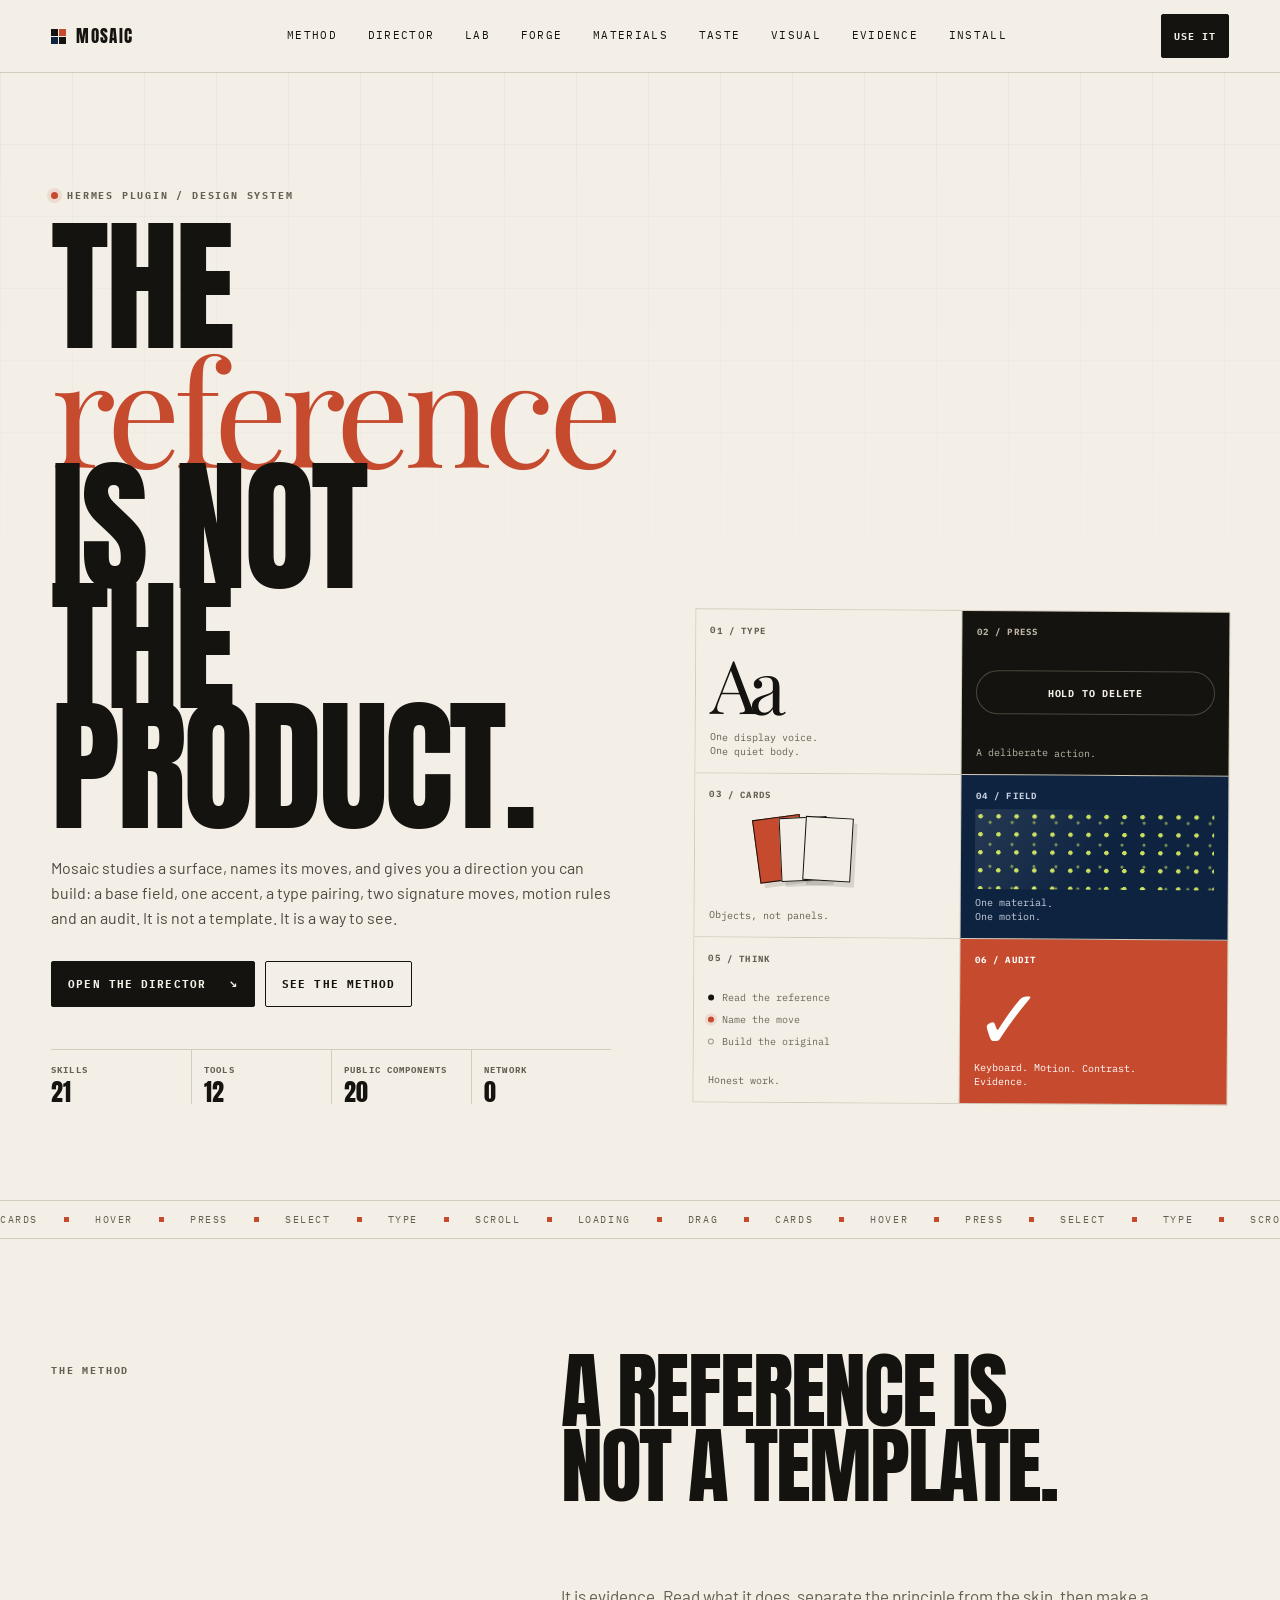
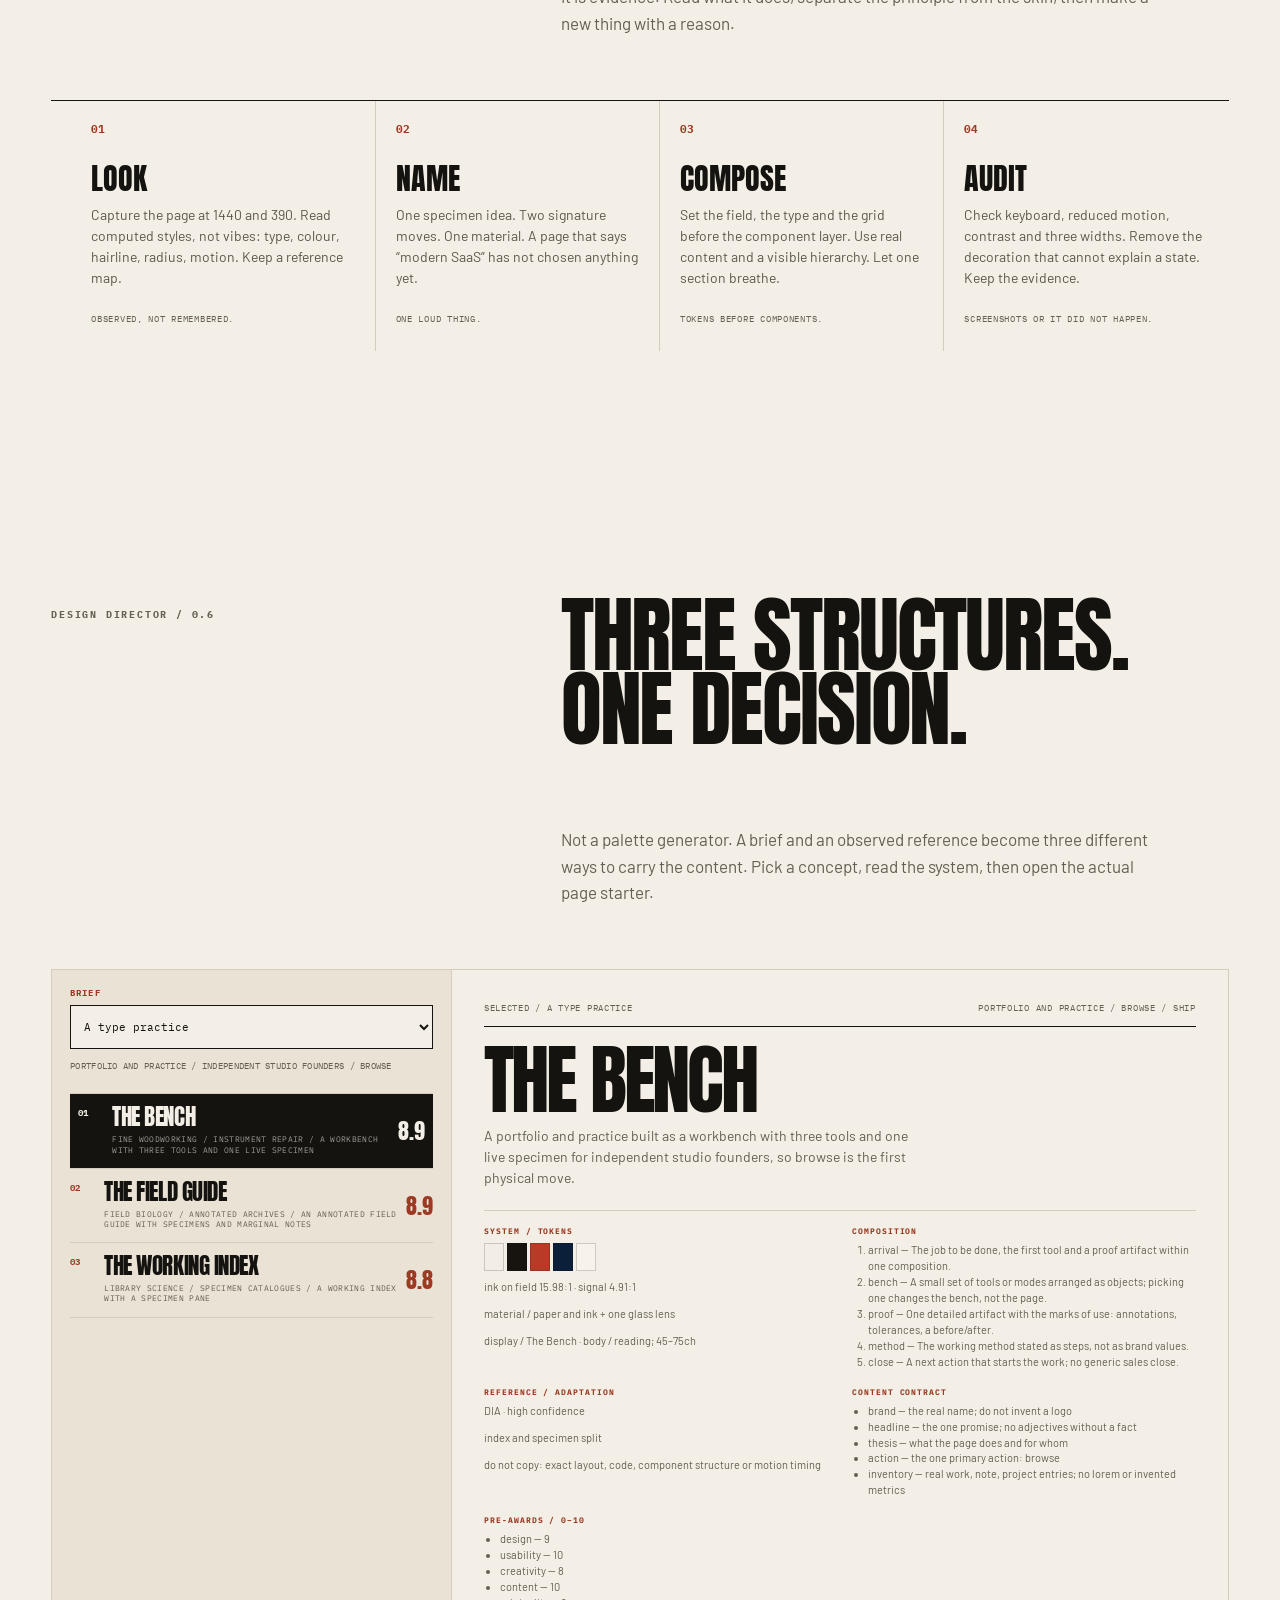
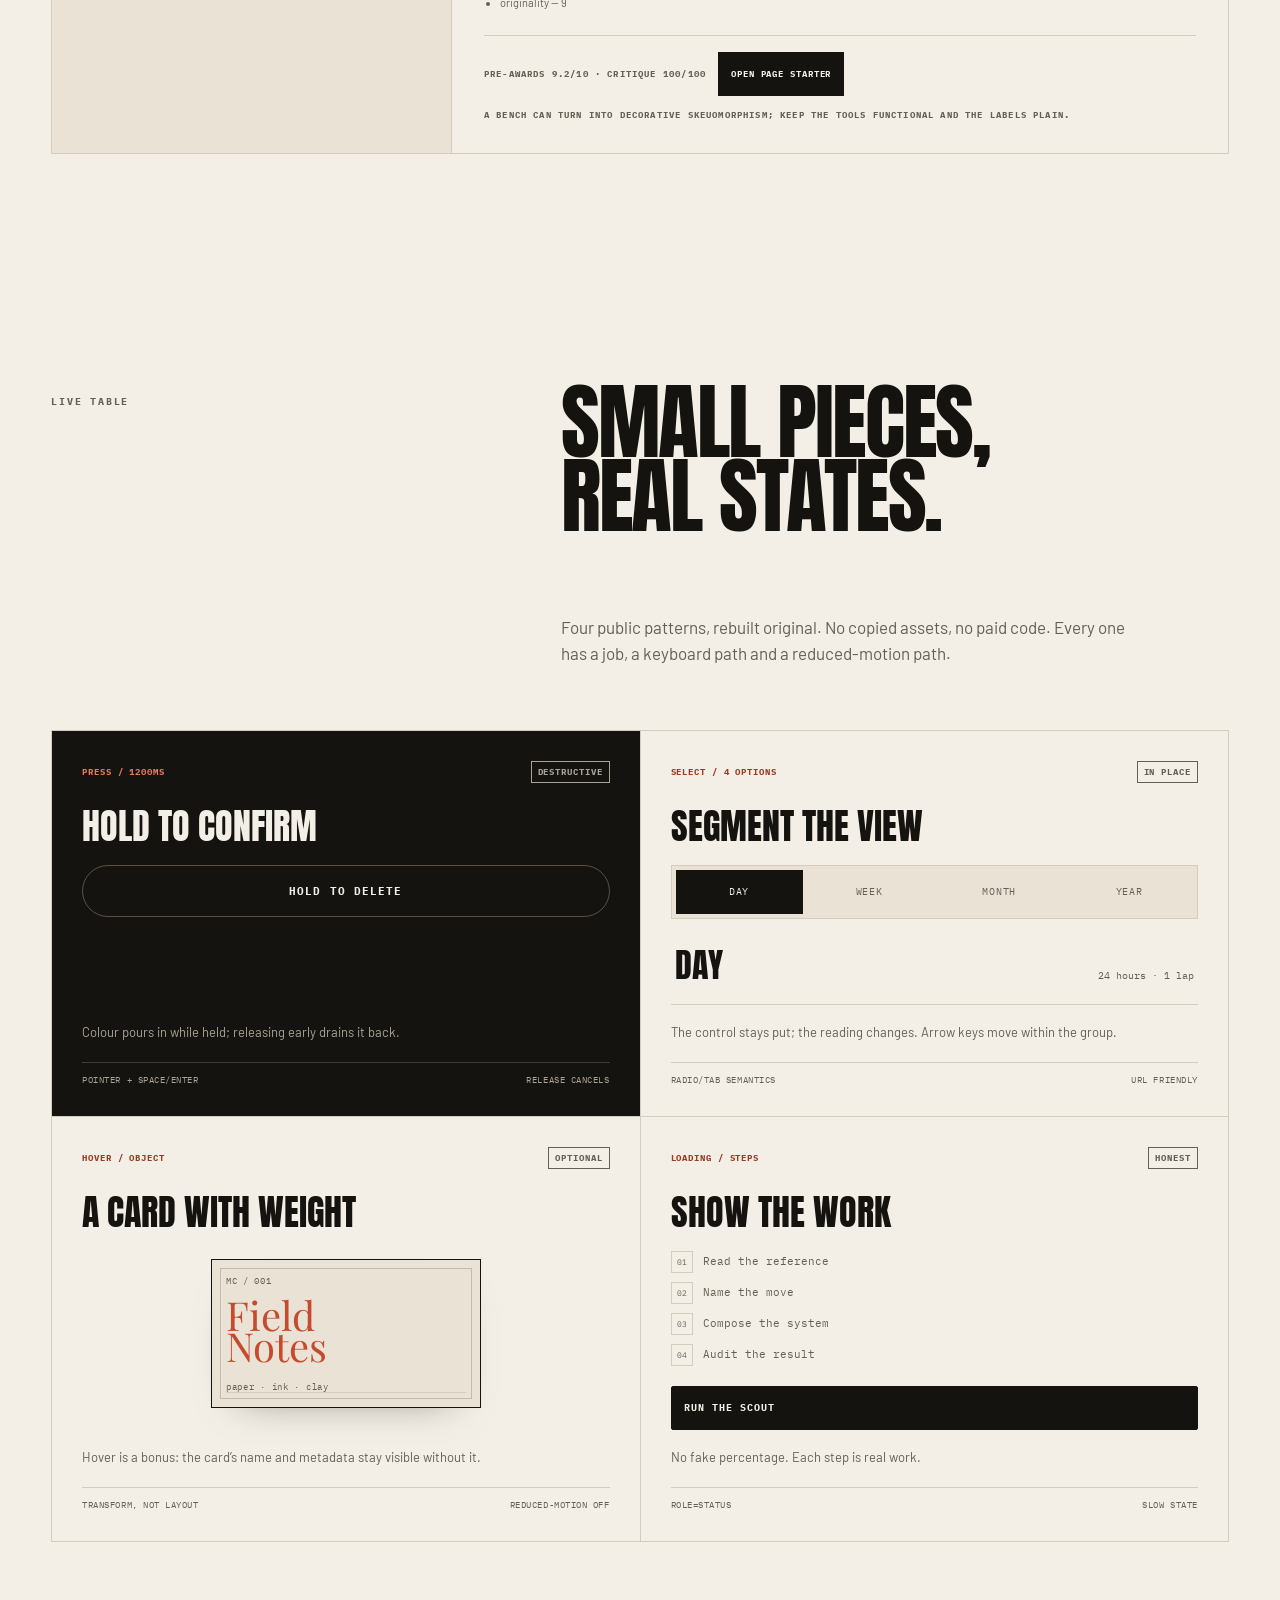
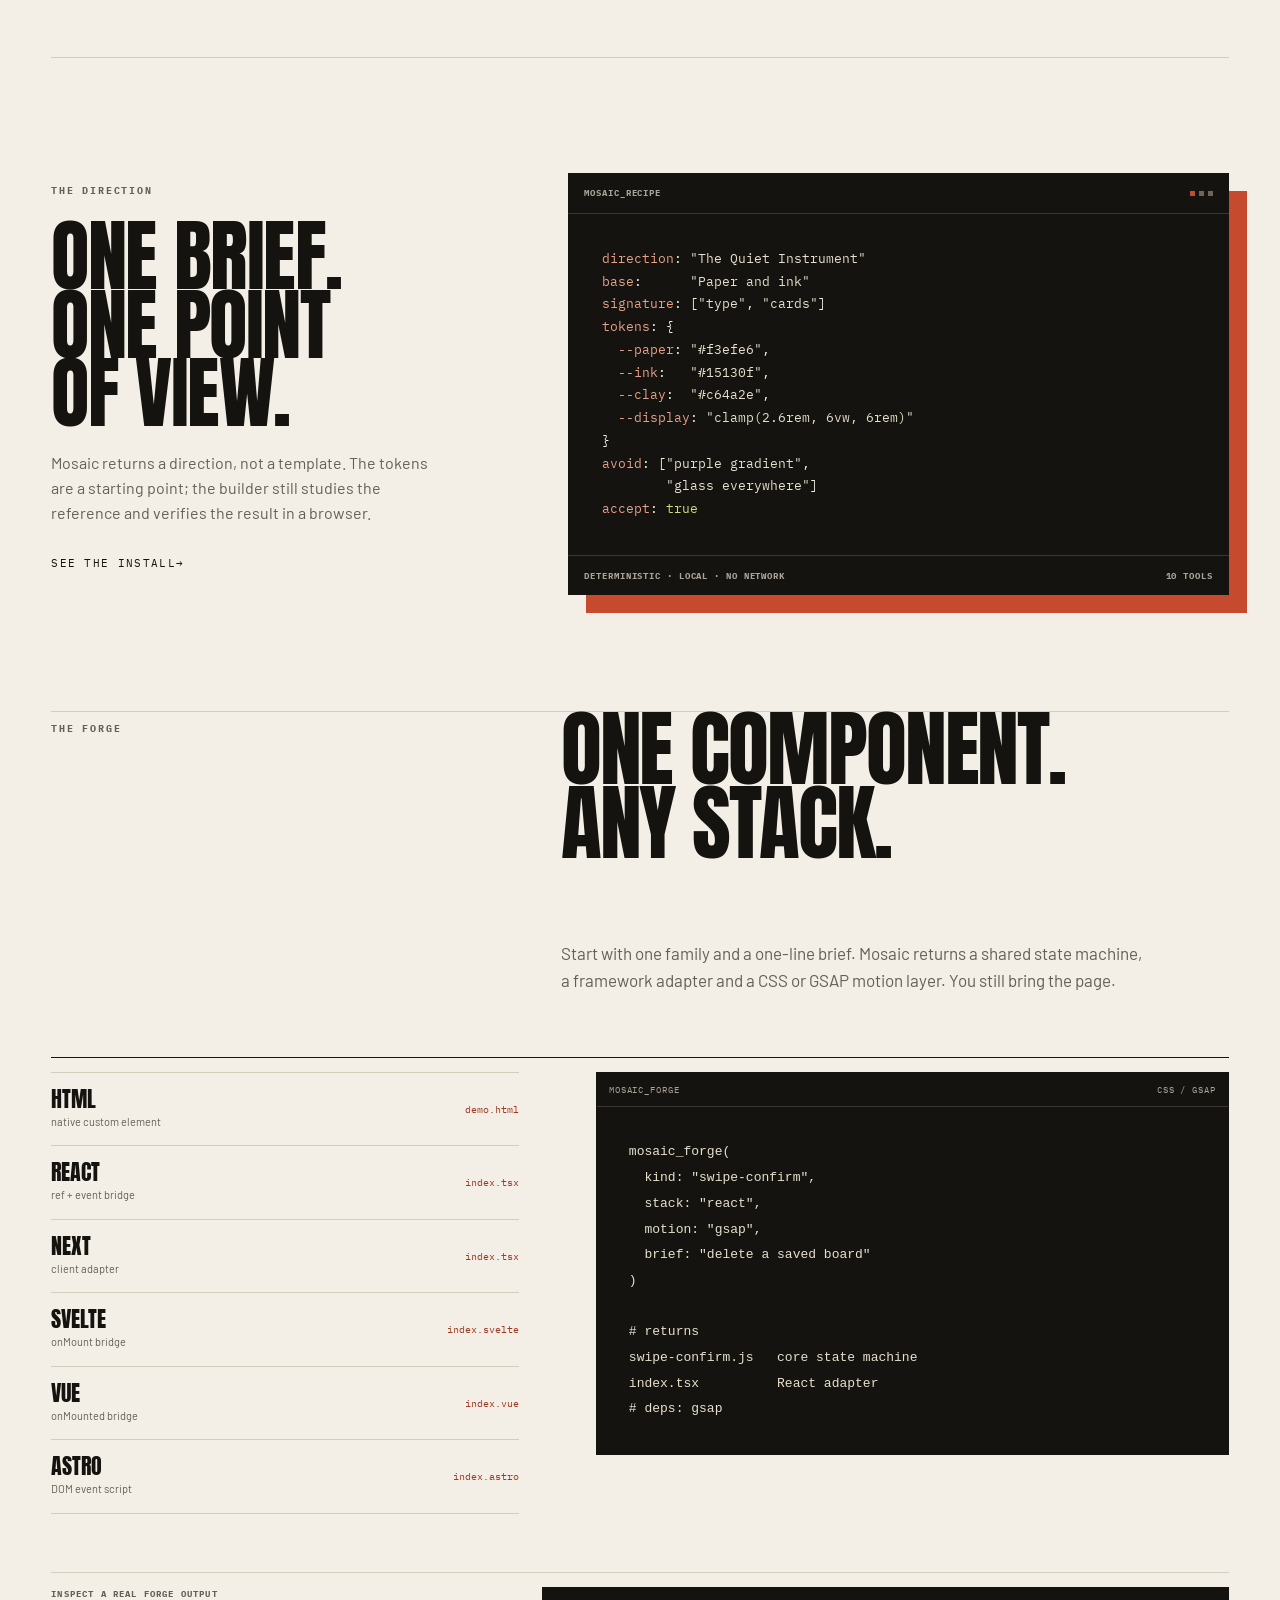
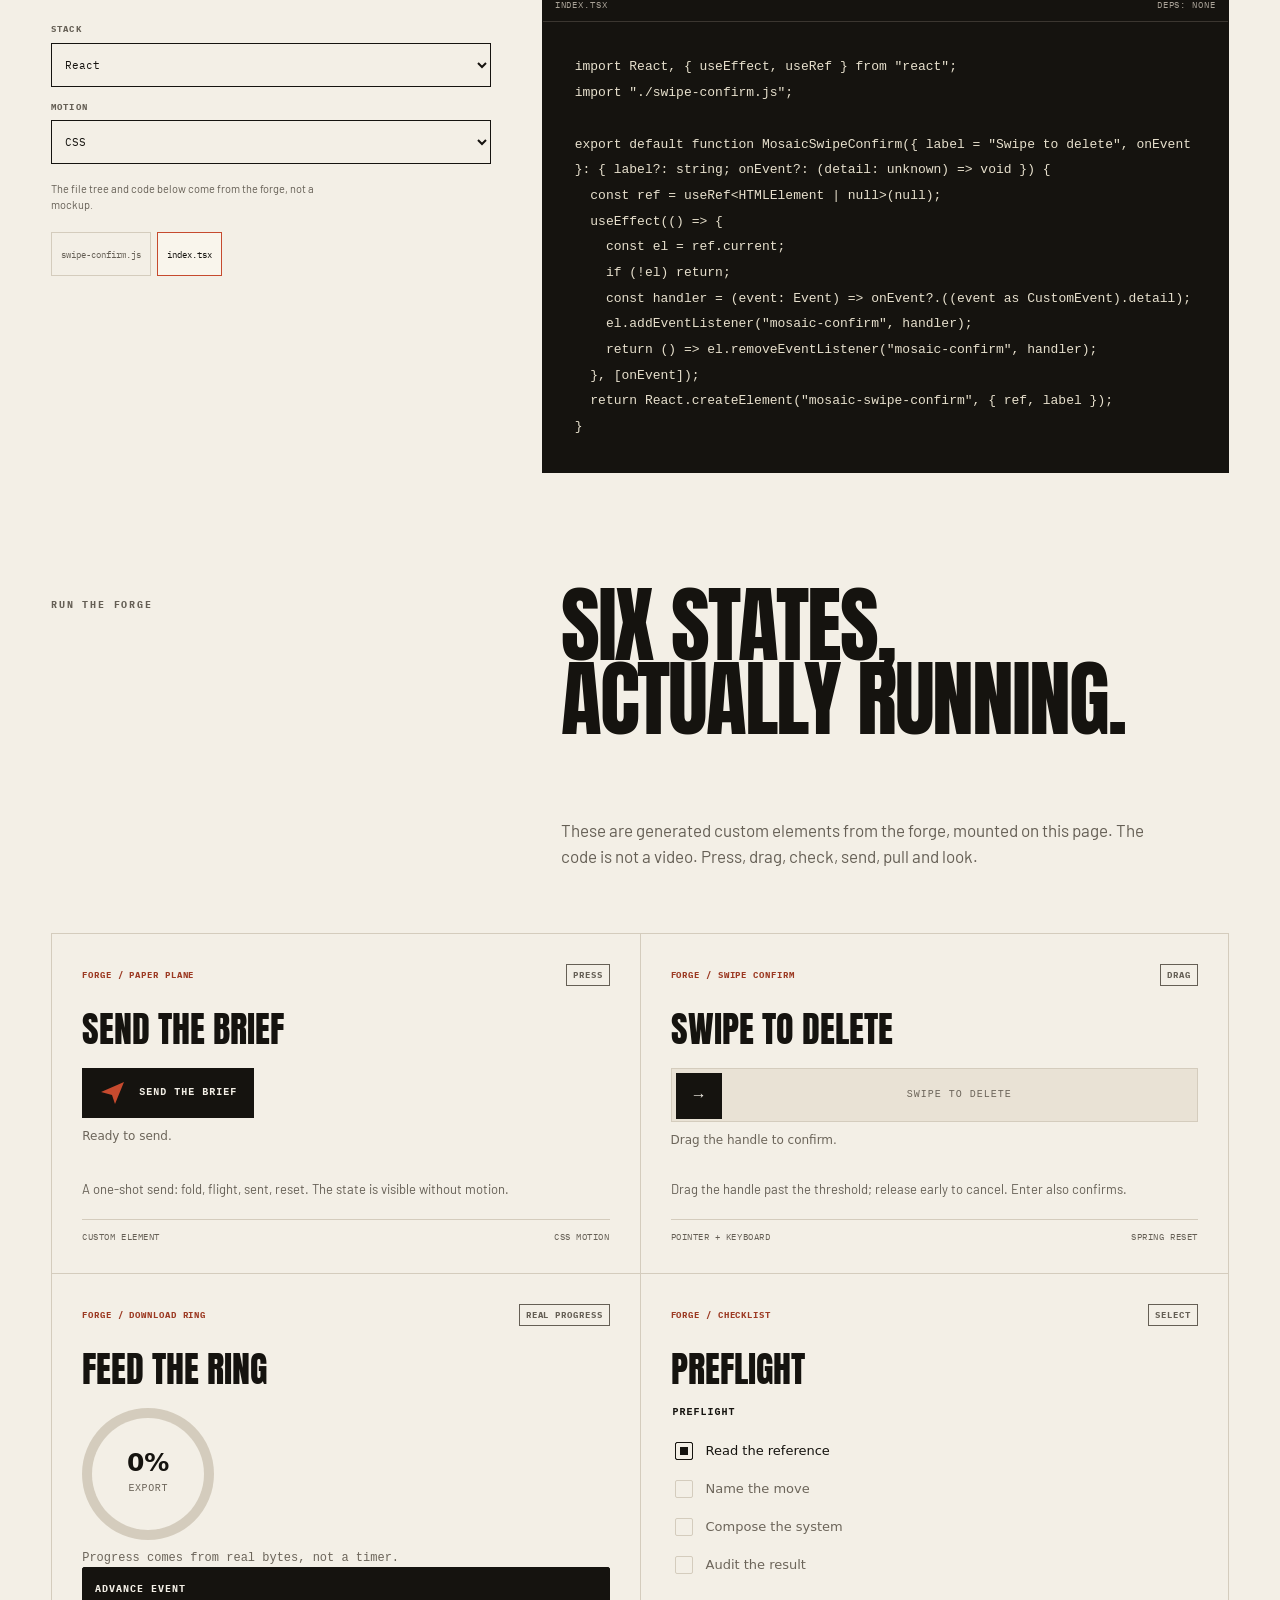
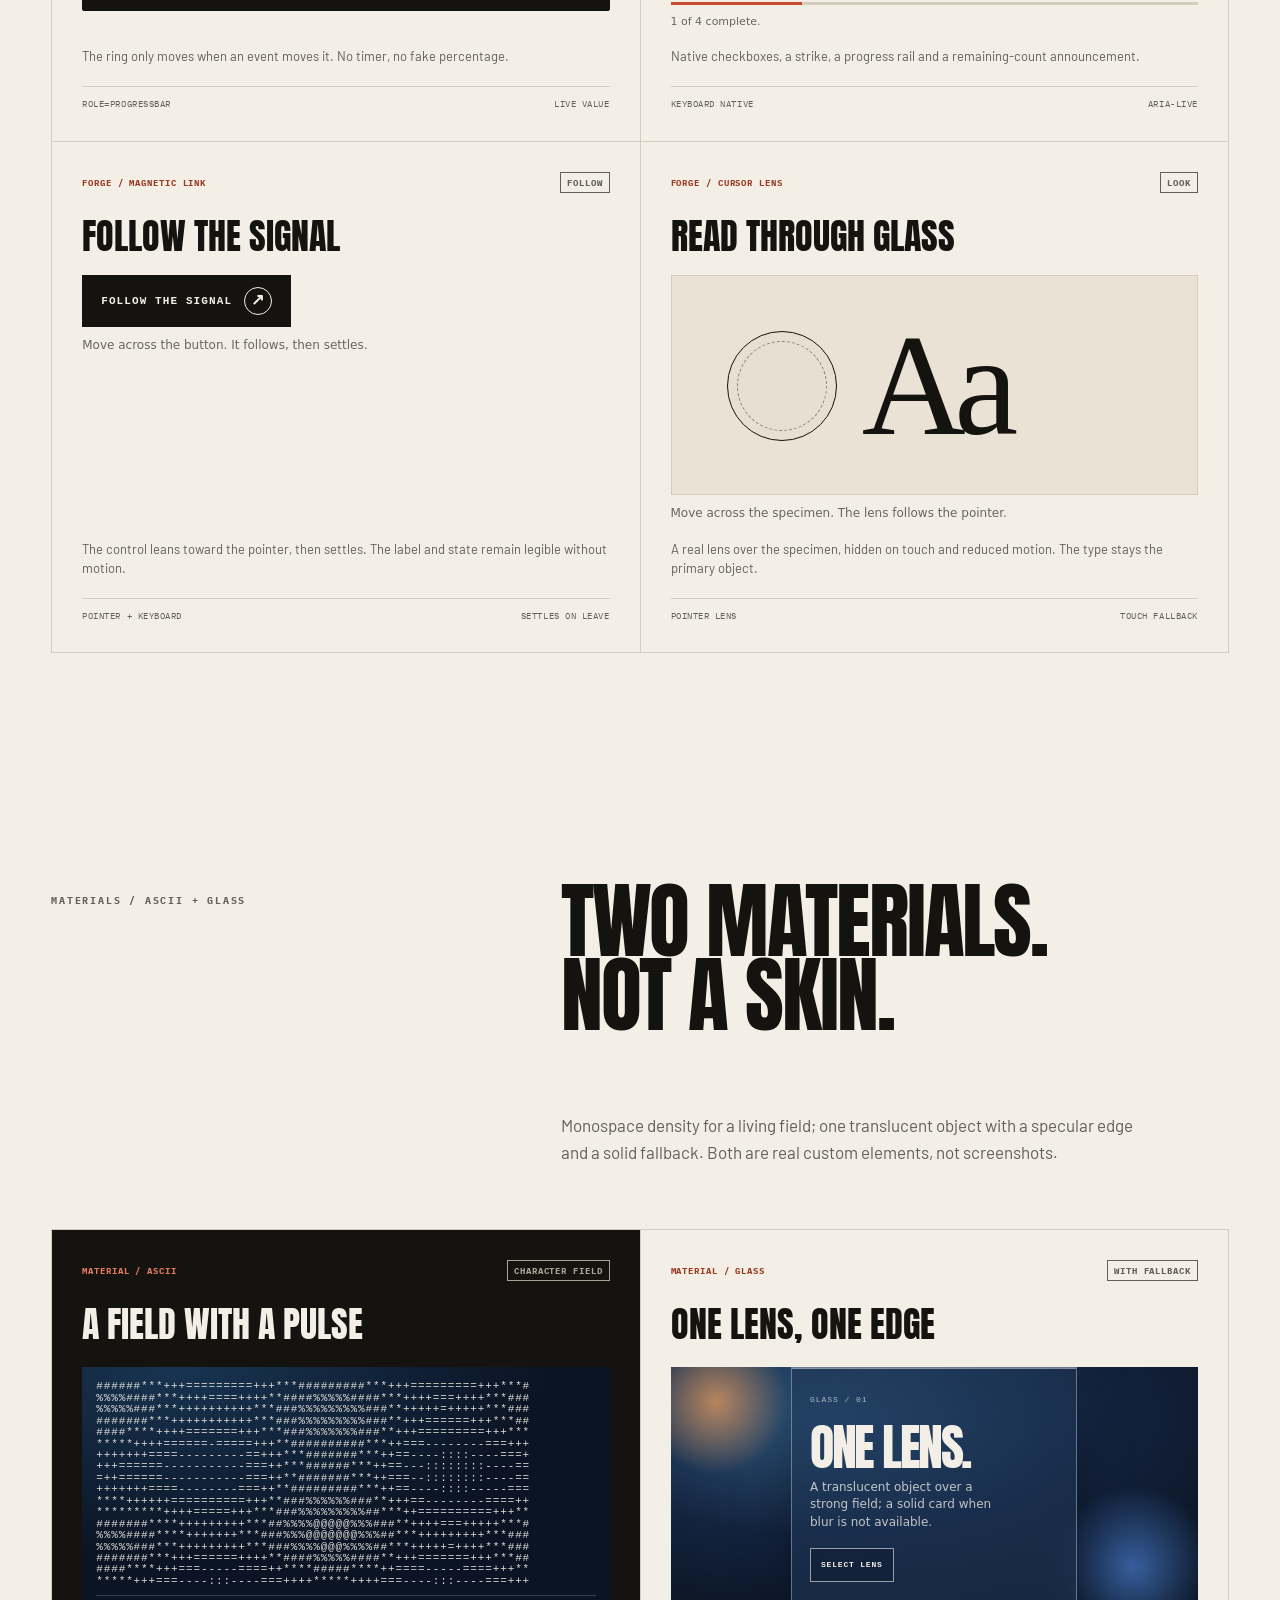
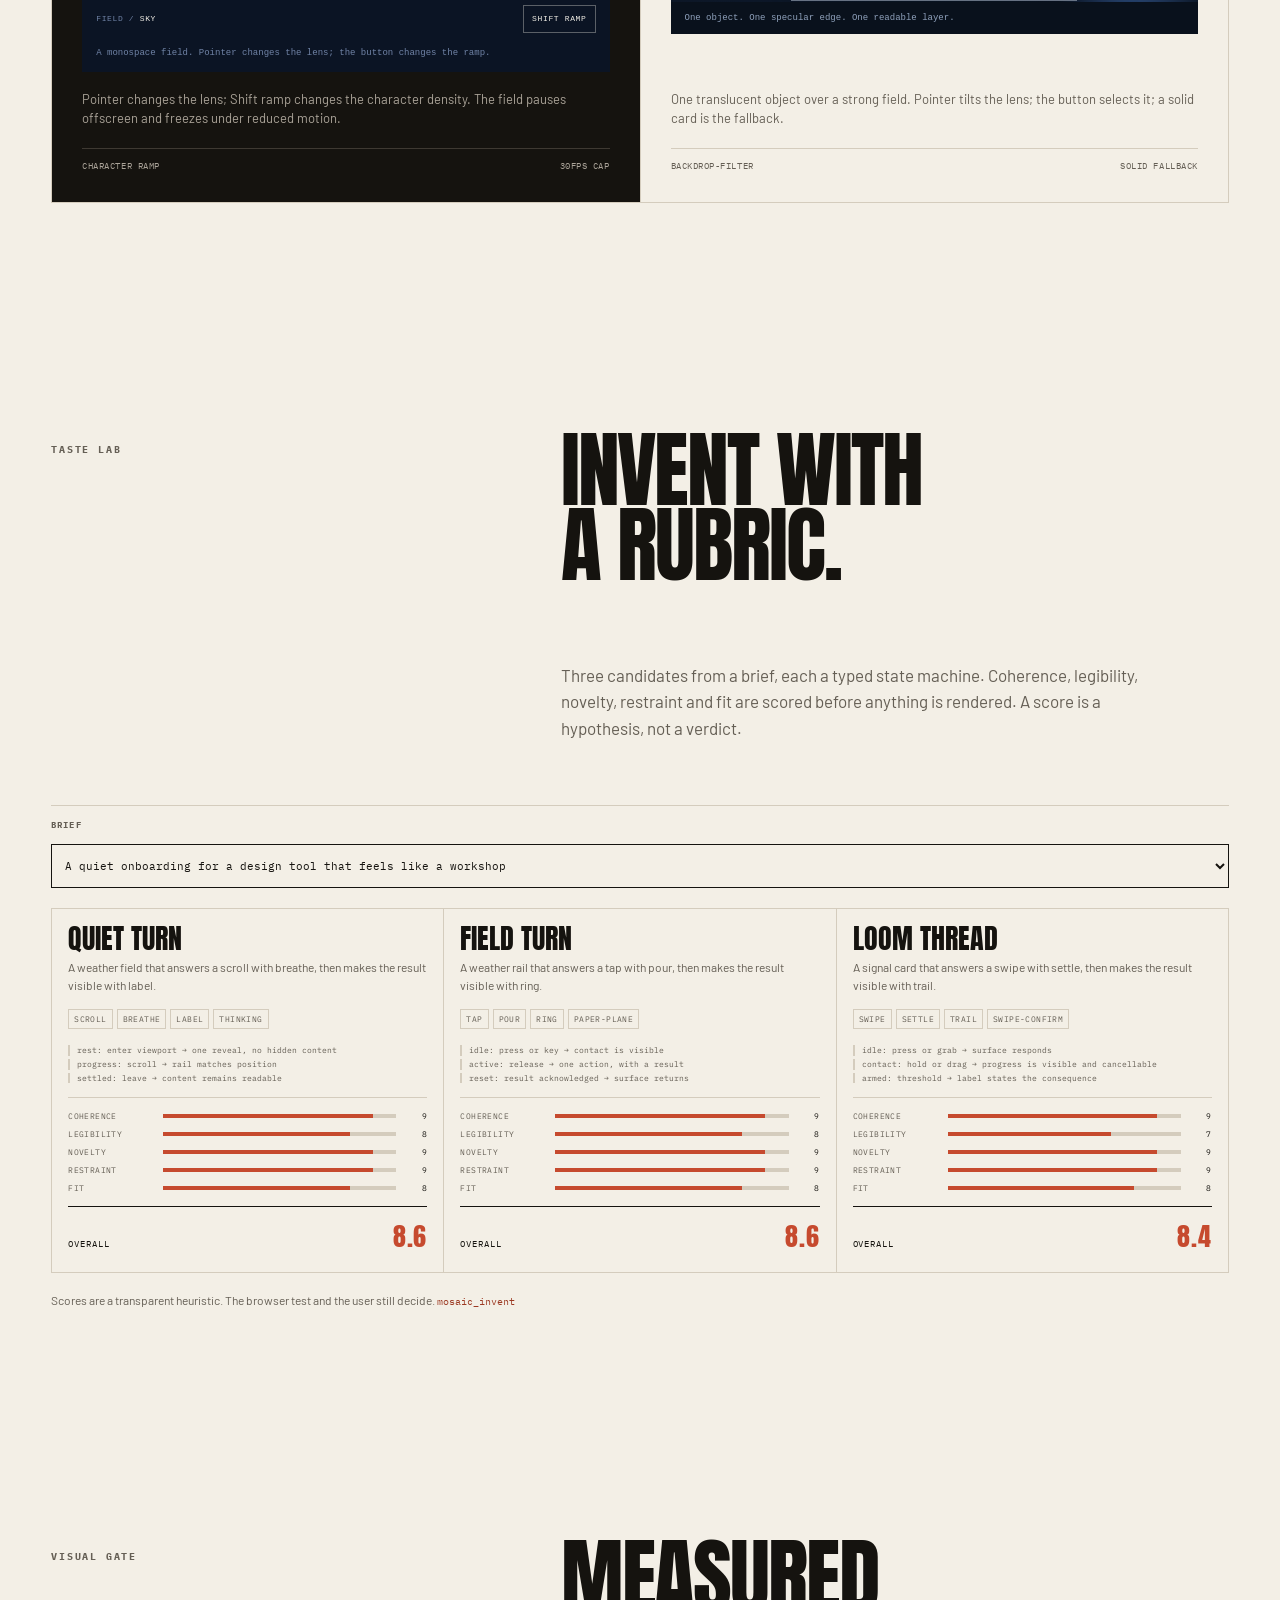
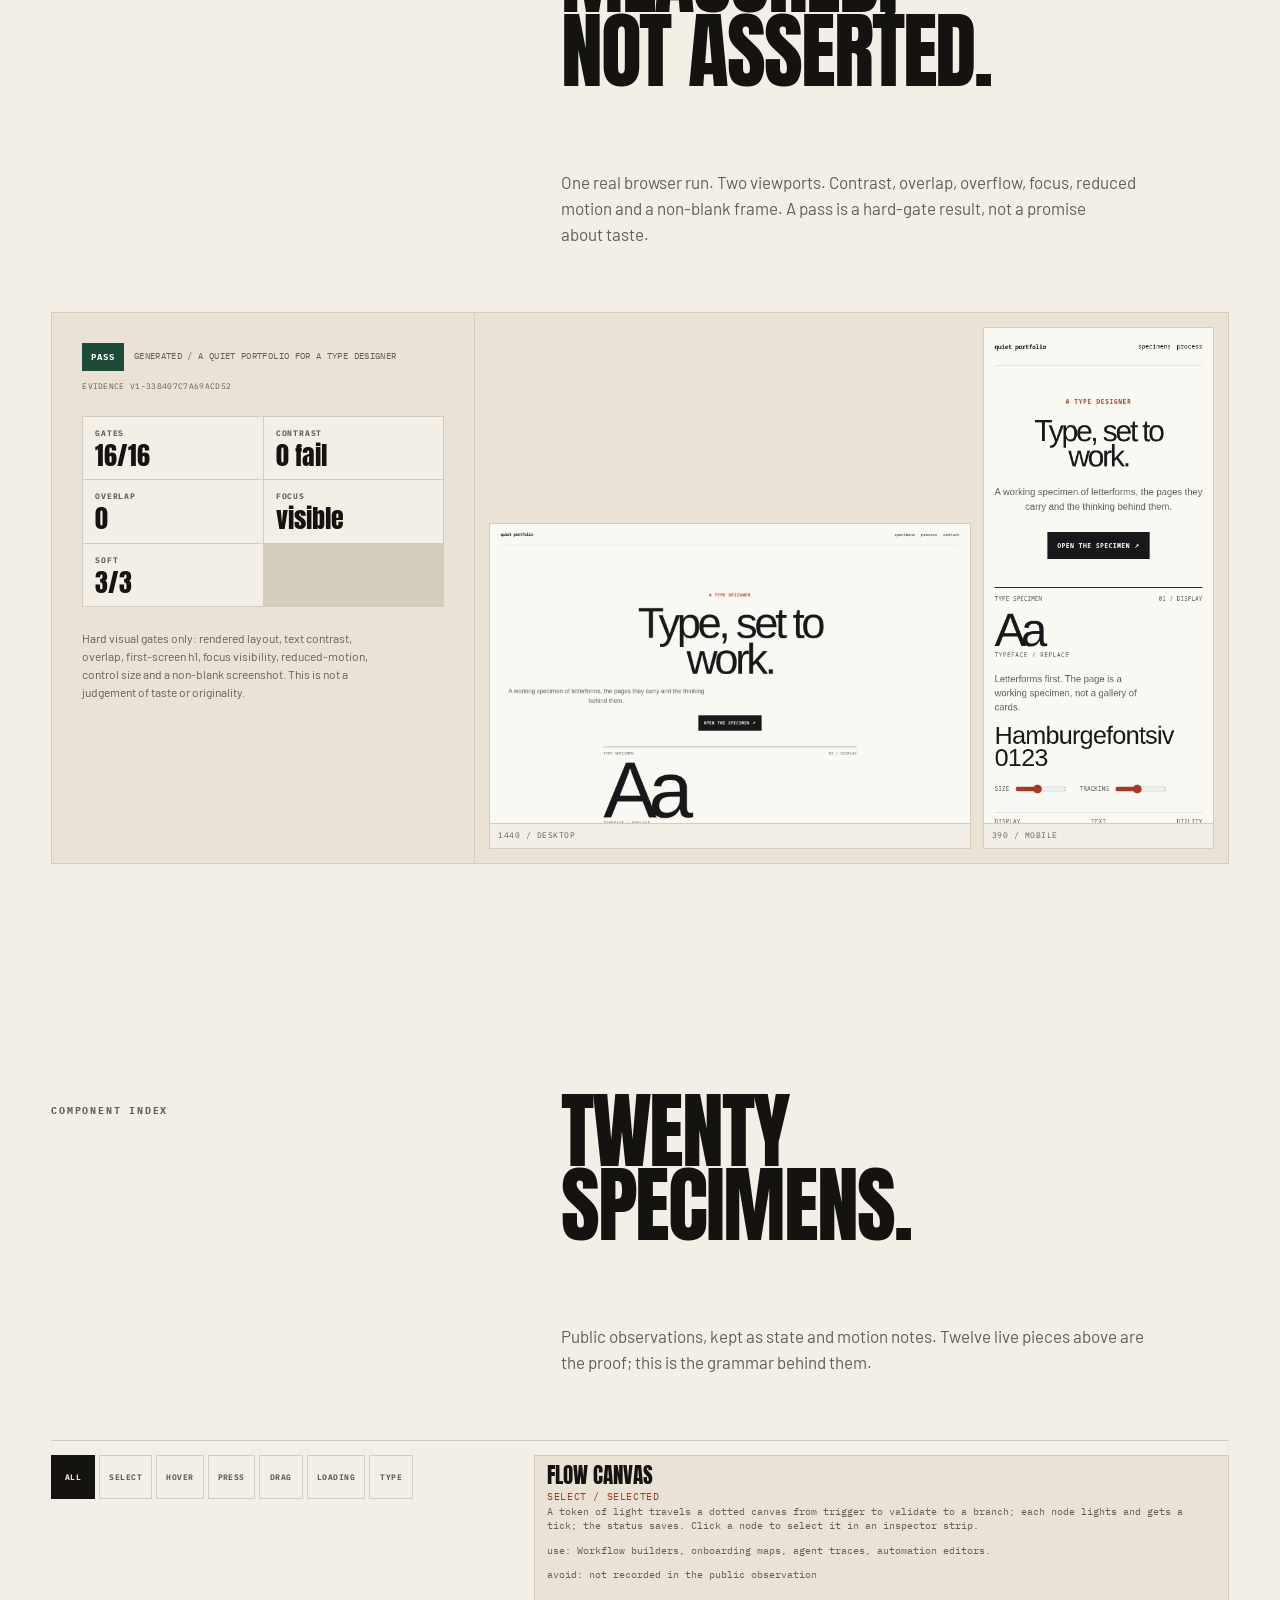
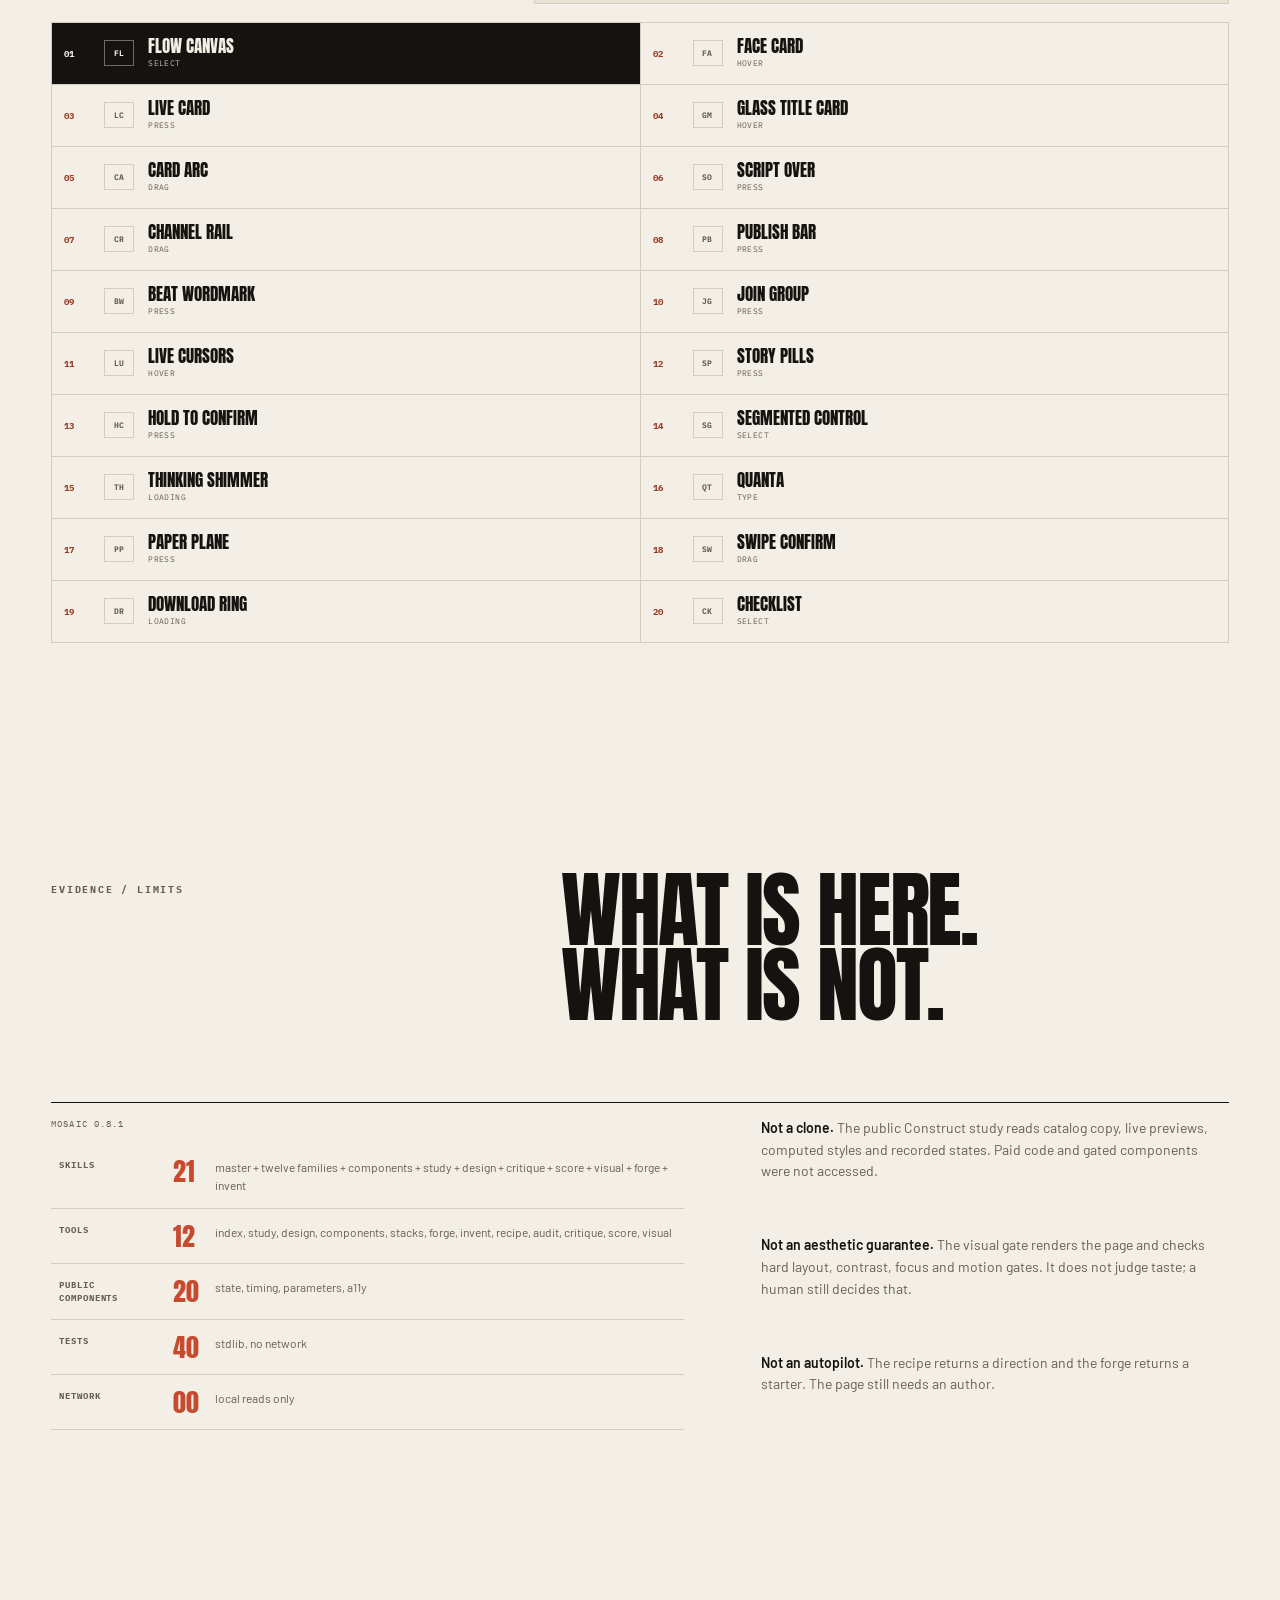
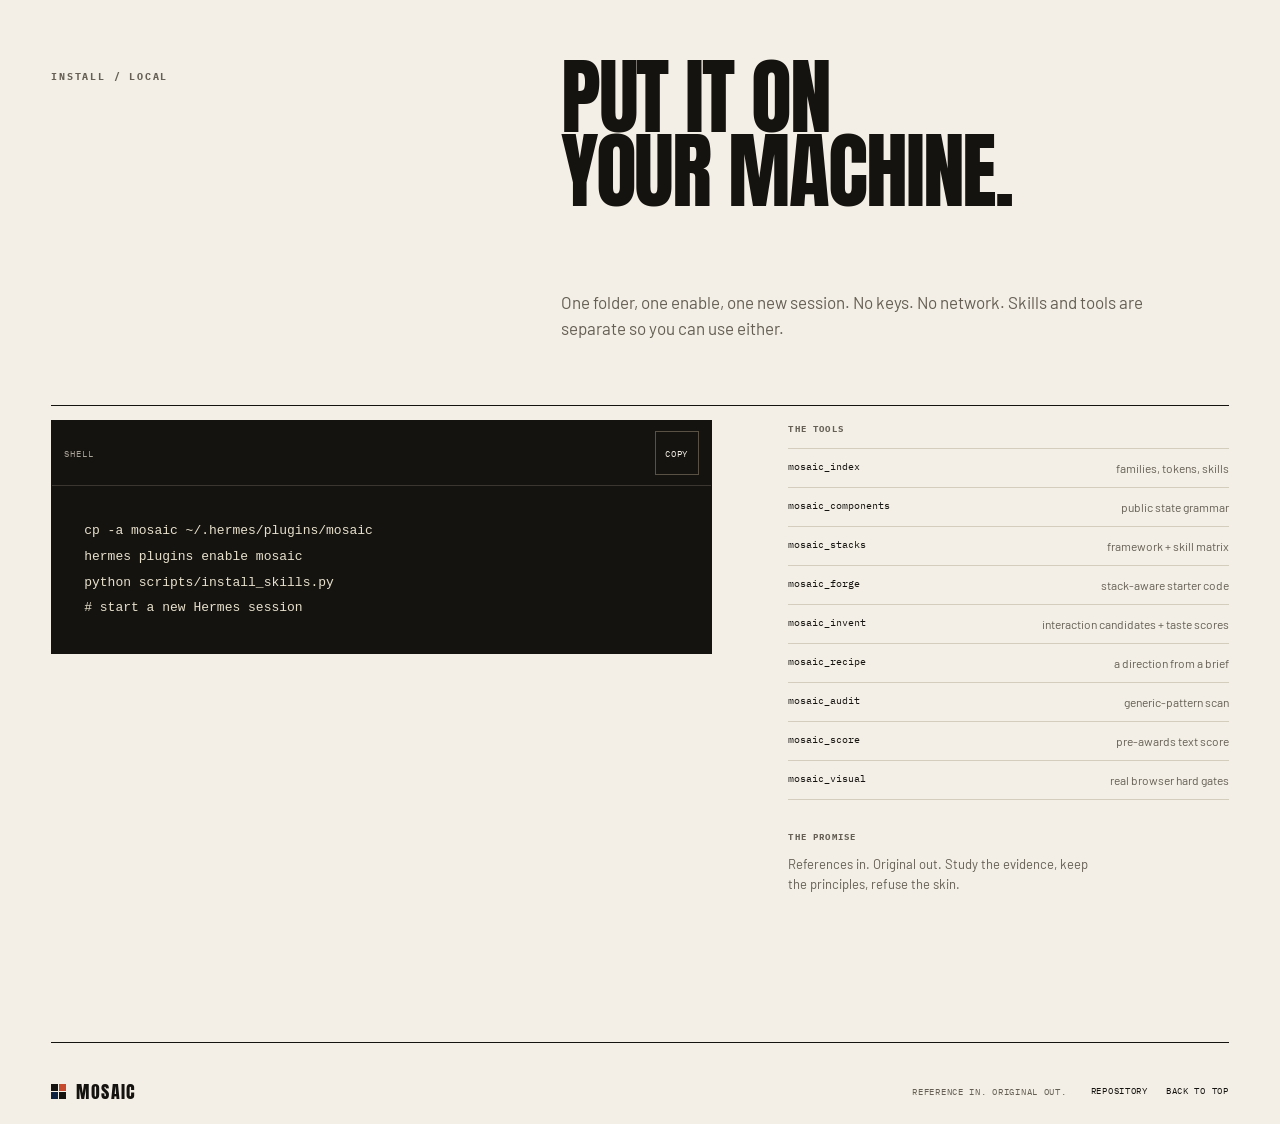
==== commit 621dd85f: "Add layout variants and ship 0.8.1" ====
--- a/site/index.html
+++ b/site/index.html
@@ -9,7 +9,7 @@
   <link rel="icon" href="data:image/svg+xml,%3Csvg xmlns='http://www.w3.org/2000/svg' viewBox='0 0 32 32'%3E%3Crect width='32' height='32' fill='%23f3efe6'/%3E%3Crect x='4' y='4' width='11' height='11' fill='%2315130f'/%3E%3Crect x='17' y='4' width='11' height='11' fill='%23c64a2e'/%3E%3Crect x='4' y='17' width='11' height='11' fill='%230d2340'/%3E%3Crect x='17' y='17' width='11' height='11' fill='%2315130f'/%3E%3C/svg%3E">
   <link rel="preload" href="fonts/Anton-Regular.ttf" as="font" type="font/ttf" crossorigin>
   <link rel="preload" href="fonts/Barlow-Regular.ttf" as="font" type="font/ttf" crossorigin>
-  <link rel="stylesheet" href="styles.css?v=0.8.0">
+  <link rel="stylesheet" href="styles.css?v=0.8.1">
 </head>
 <body>
   <a class="skip" href="#main">Skip to content</a>
@@ -436,7 +436,7 @@
       </div>
       <div class="evidence-grid reveal">
         <table>
-          <caption>Mosaic 0.8.0</caption>
+          <caption>Mosaic 0.8.1</caption>
           <tbody>
             <tr><th scope="row">Skills</th><td>21</td><td>master + twelve families + components + study + design + critique + score + visual + forge + invent</td></tr>
             <tr><th scope="row">Tools</th><td>12</td><td>index, study, design, components, stacks, forge, invent, recipe, audit, critique, score, visual</td></tr>
@@ -496,19 +496,19 @@
     </div>
   </footer>
 
-  <script src="visual-samples.js?v=0.8.0" defer></script>
-  <script src="director-samples.js?v=0.8.0" defer></script>
-  <script src="forge-samples.js?v=0.8.0" defer></script>
-  <script src="invent-samples.js?v=0.8.0" defer></script>
-  <script src="component-gallery.js?v=0.8.0" defer></script>
-  <script src="app.js?v=0.8.0" defer></script>
-  <script type="module" src="forge/paper-plane.js?v=0.8.0"></script>
-  <script type="module" src="forge/swipe-confirm.js?v=0.8.0"></script>
-  <script type="module" src="forge/download-ring.js?v=0.8.0"></script>
-  <script type="module" src="forge/checklist.js?v=0.8.0"></script>
-  <script type="module" src="forge/ascii-field.js?v=0.8.0"></script>
-  <script type="module" src="forge/glass-stack.js?v=0.8.0"></script>
-  <script type="module" src="forge/magnetic-link.js?v=0.8.0"></script>
-  <script type="module" src="forge/cursor-lens.js?v=0.8.0"></script>
+  <script src="visual-samples.js?v=0.8.1" defer></script>
+  <script src="director-samples.js?v=0.8.1" defer></script>
+  <script src="forge-samples.js?v=0.8.1" defer></script>
+  <script src="invent-samples.js?v=0.8.1" defer></script>
+  <script src="component-gallery.js?v=0.8.1" defer></script>
+  <script src="app.js?v=0.8.1" defer></script>
+  <script type="module" src="forge/paper-plane.js?v=0.8.1"></script>
+  <script type="module" src="forge/swipe-confirm.js?v=0.8.1"></script>
+  <script type="module" src="forge/download-ring.js?v=0.8.1"></script>
+  <script type="module" src="forge/checklist.js?v=0.8.1"></script>
+  <script type="module" src="forge/ascii-field.js?v=0.8.1"></script>
+  <script type="module" src="forge/glass-stack.js?v=0.8.1"></script>
+  <script type="module" src="forge/magnetic-link.js?v=0.8.1"></script>
+  <script type="module" src="forge/cursor-lens.js?v=0.8.1"></script>
 </body>
 </html>
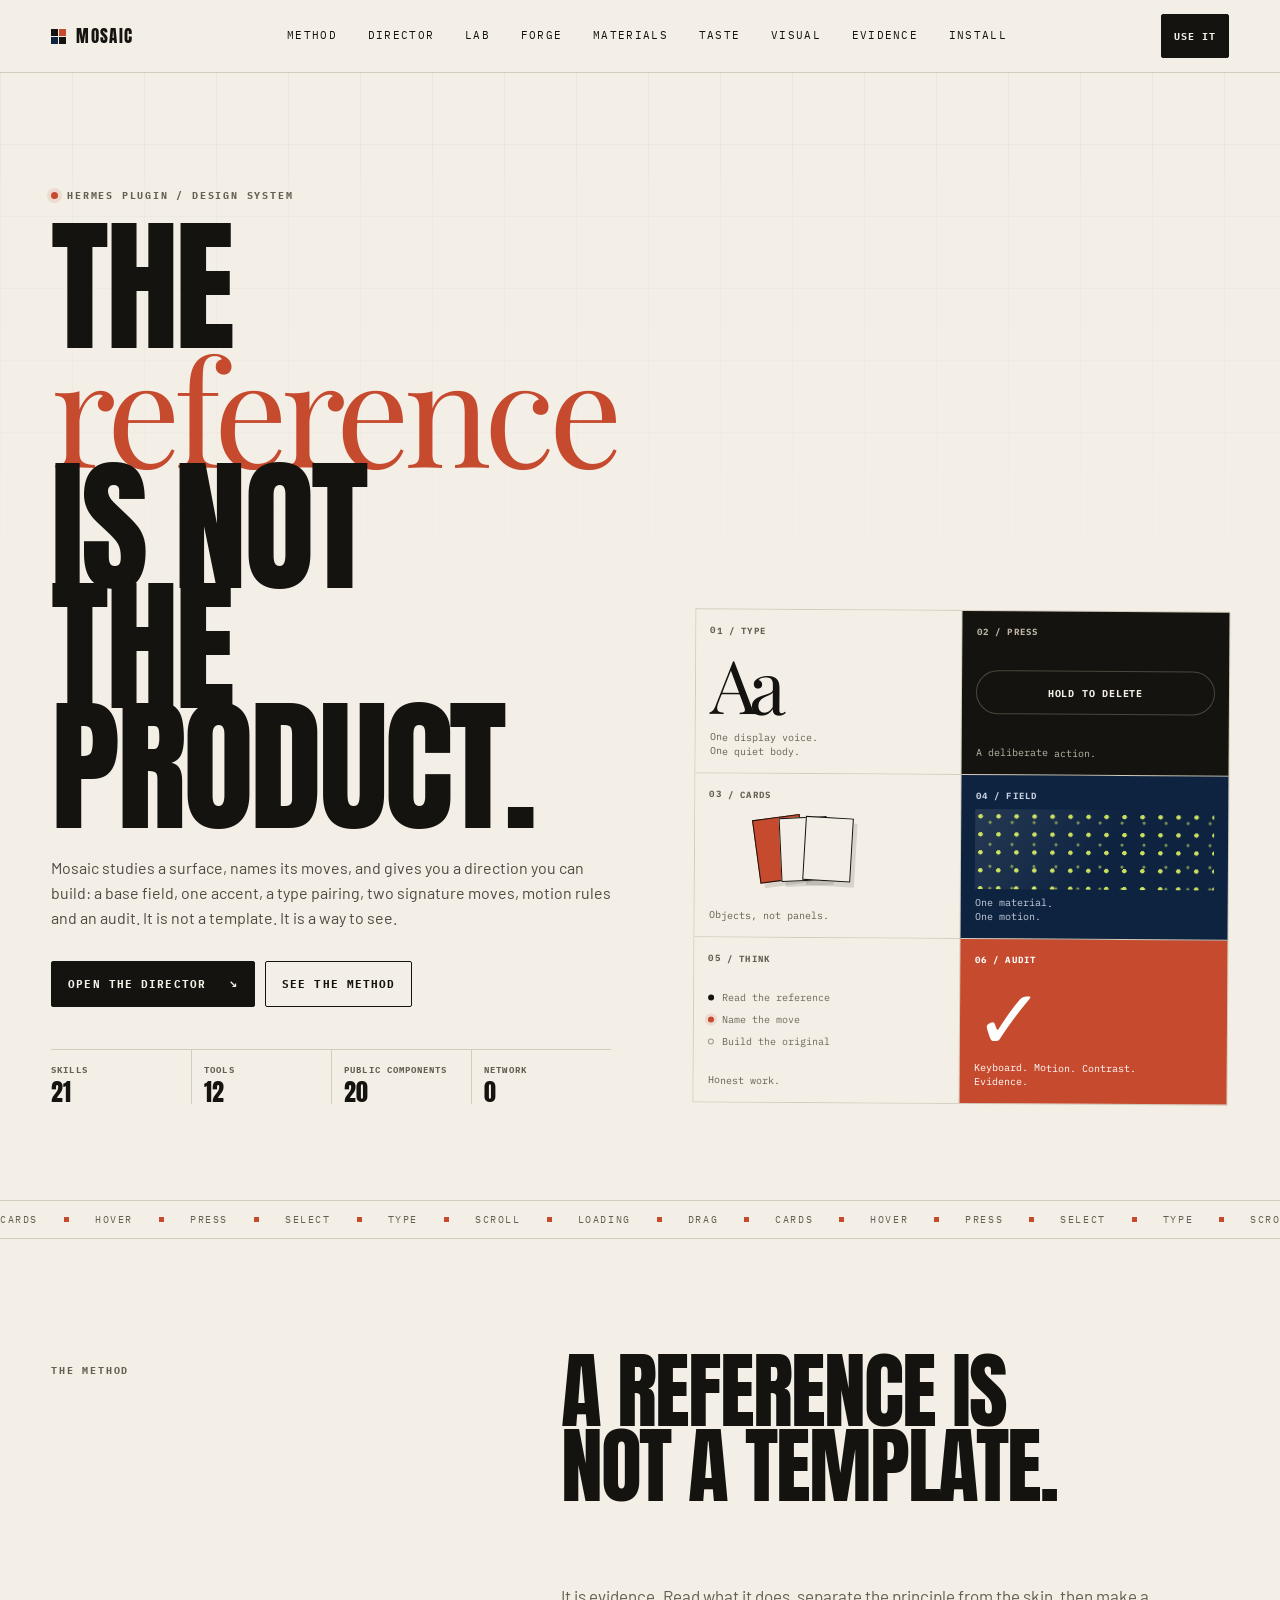
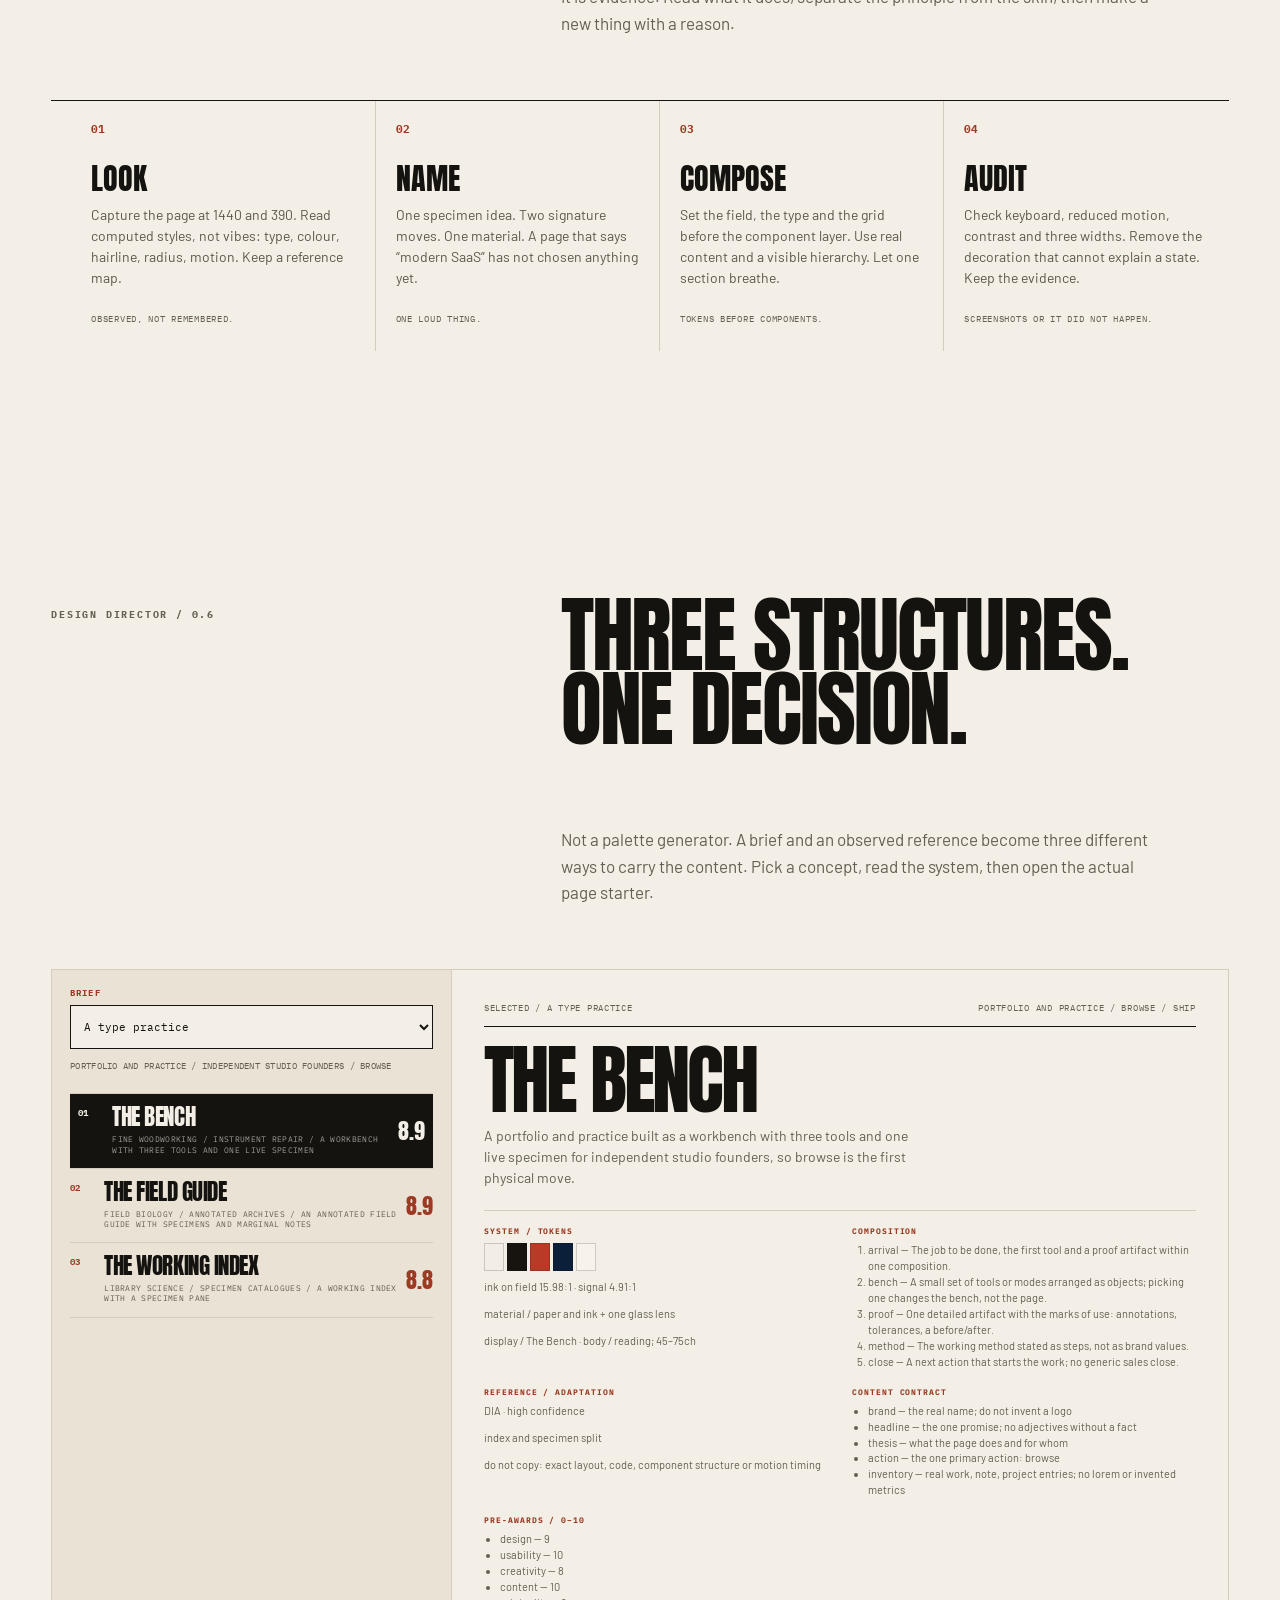
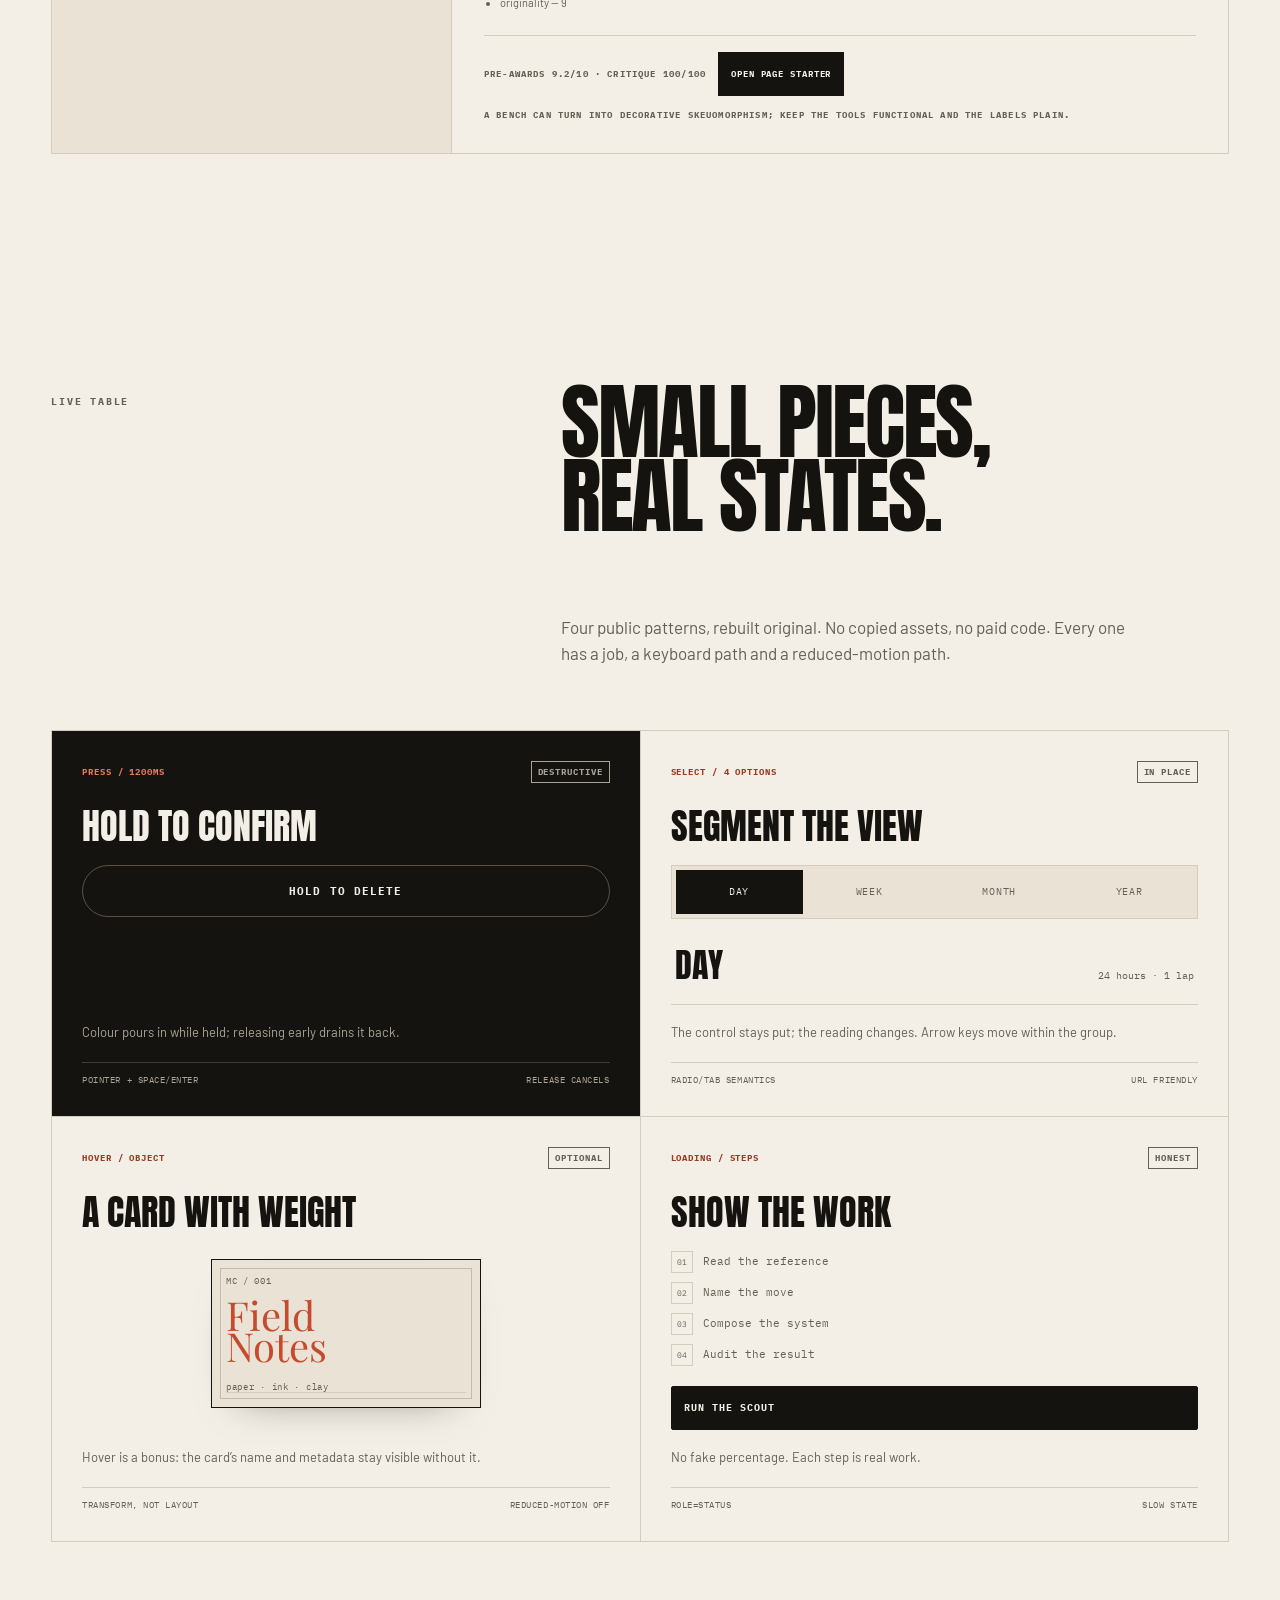
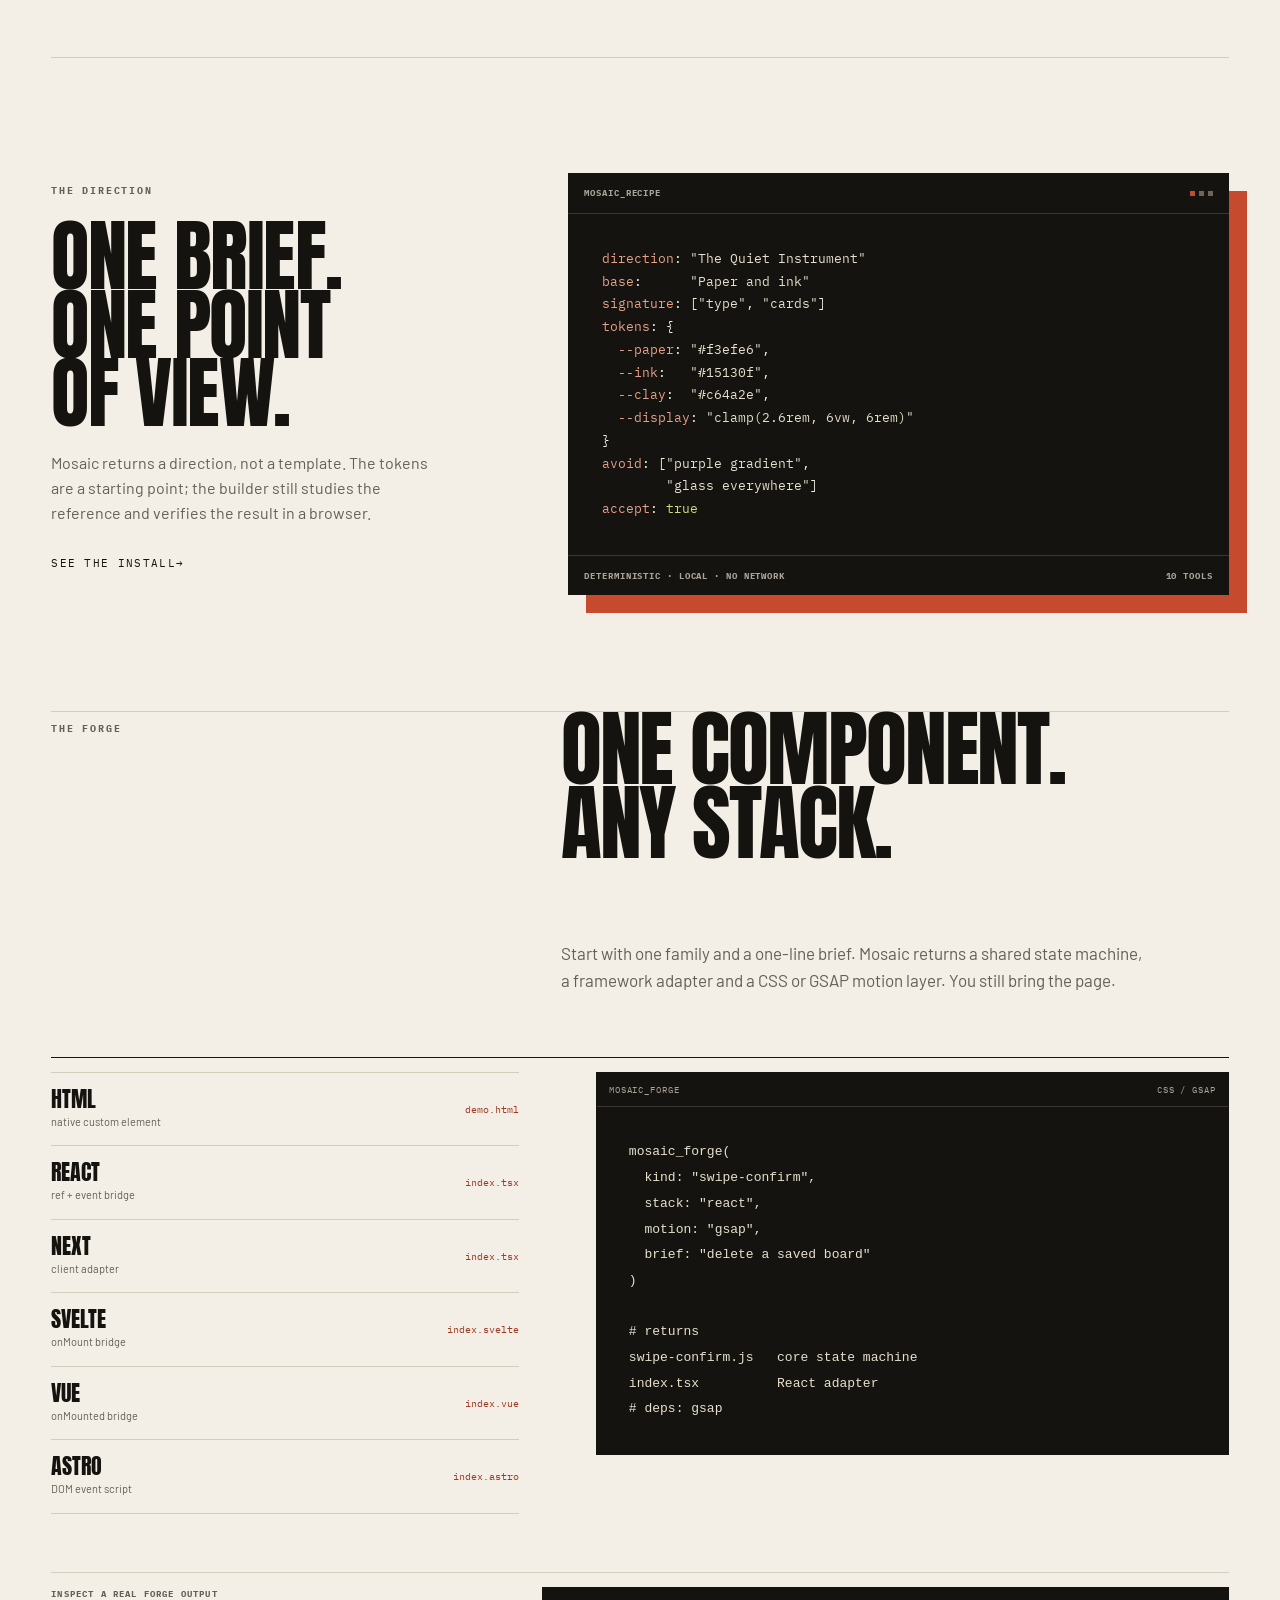
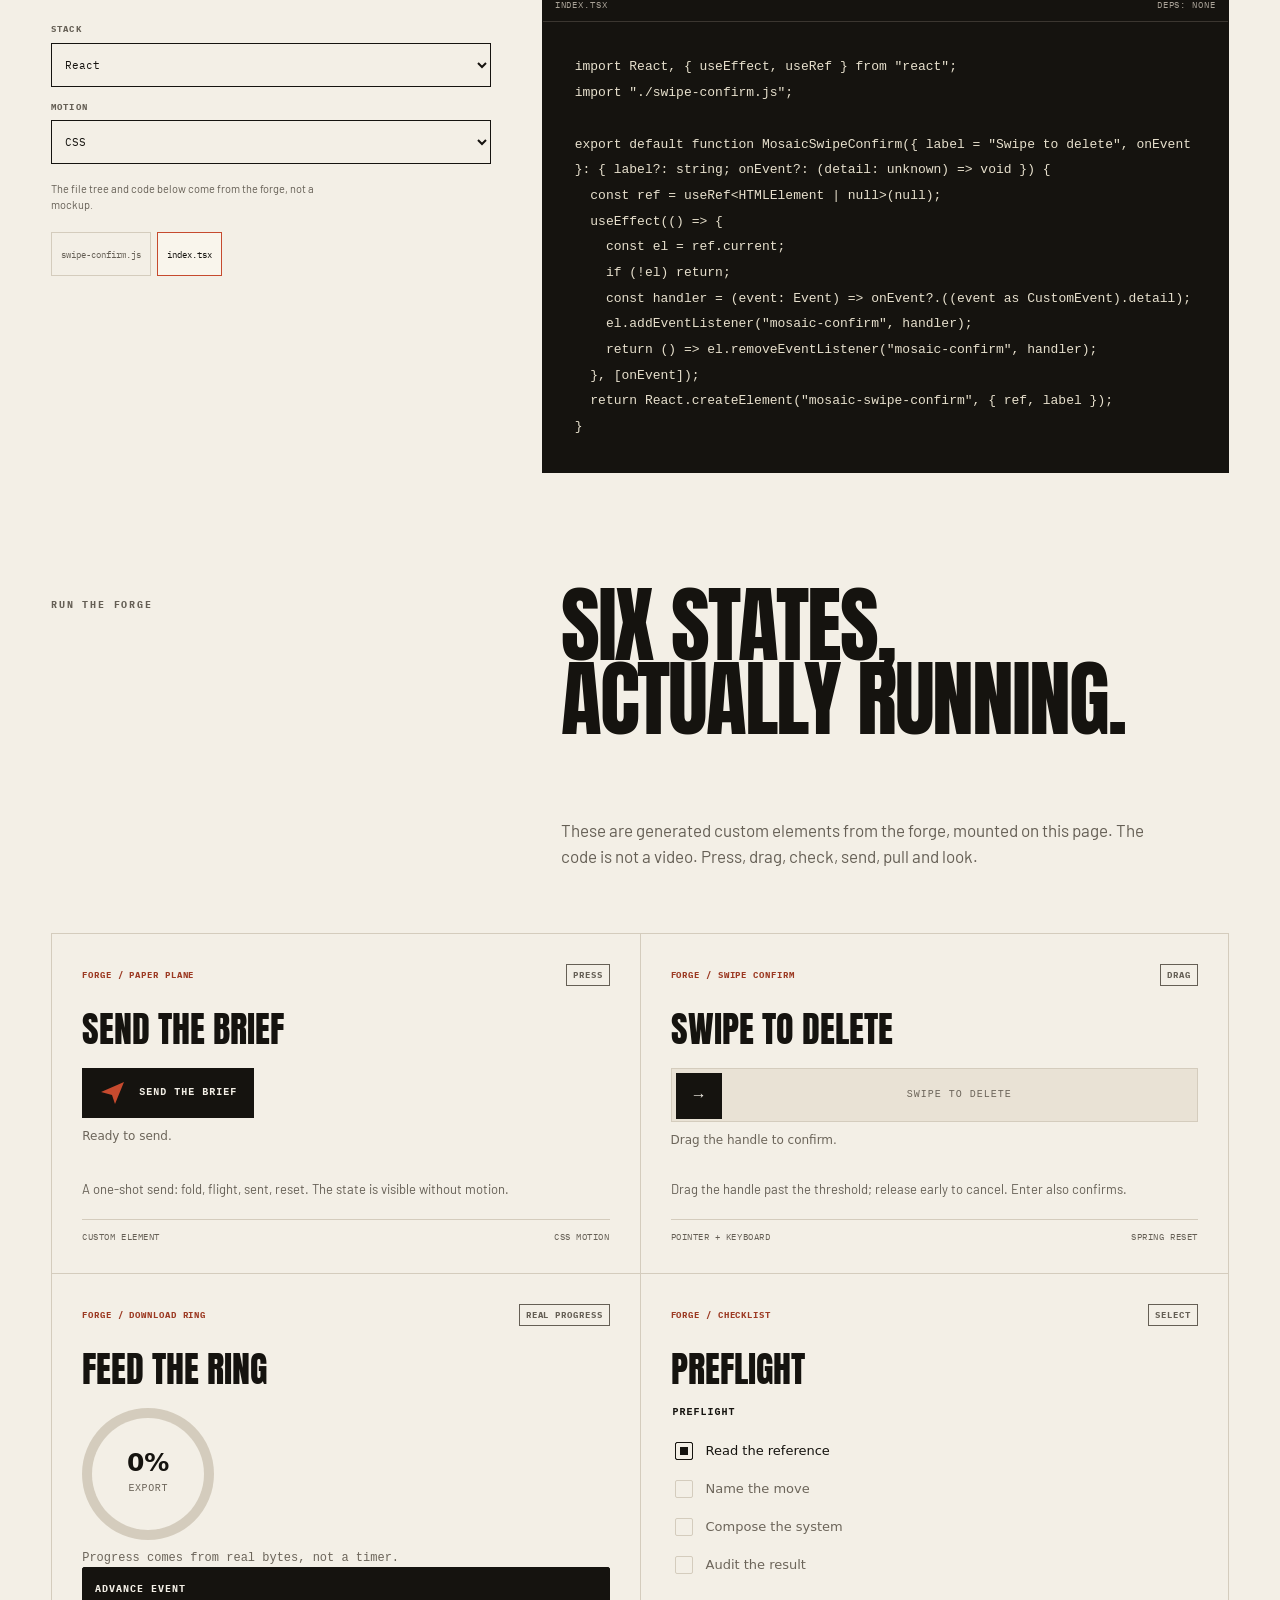
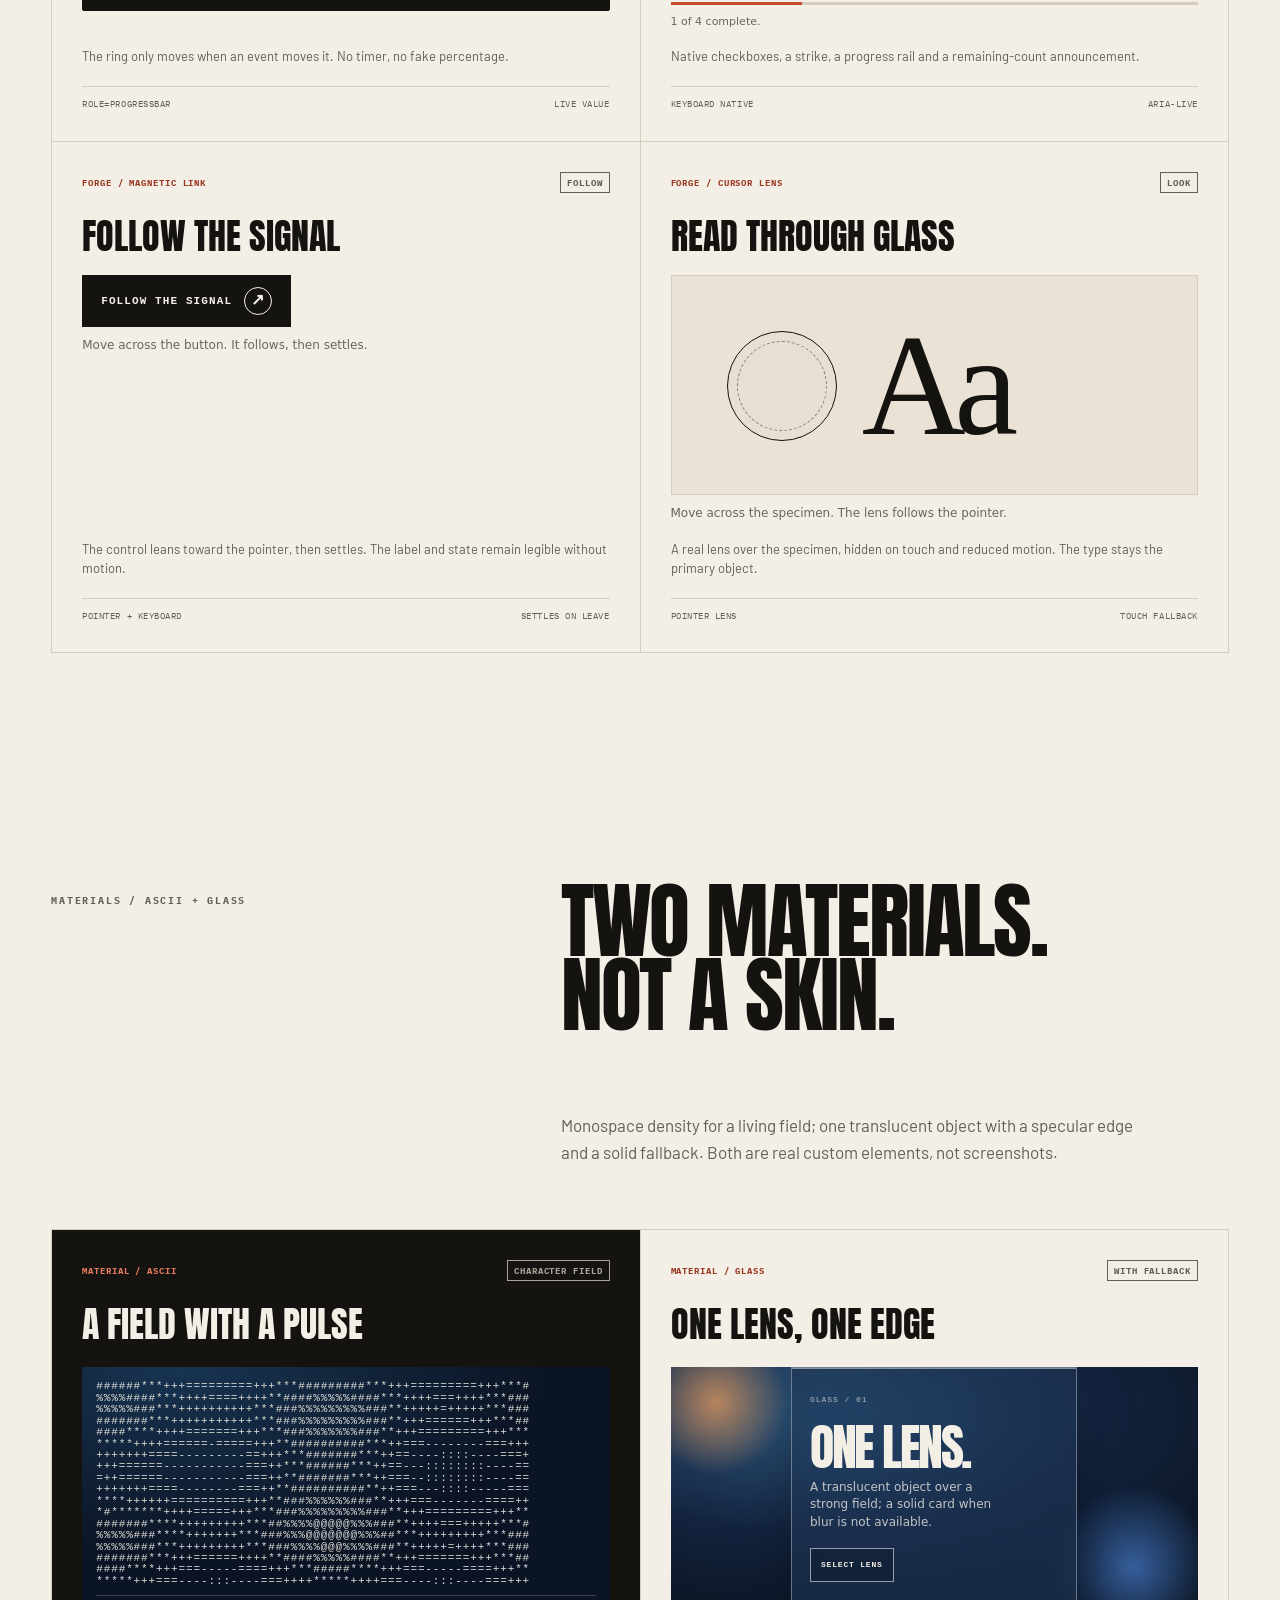
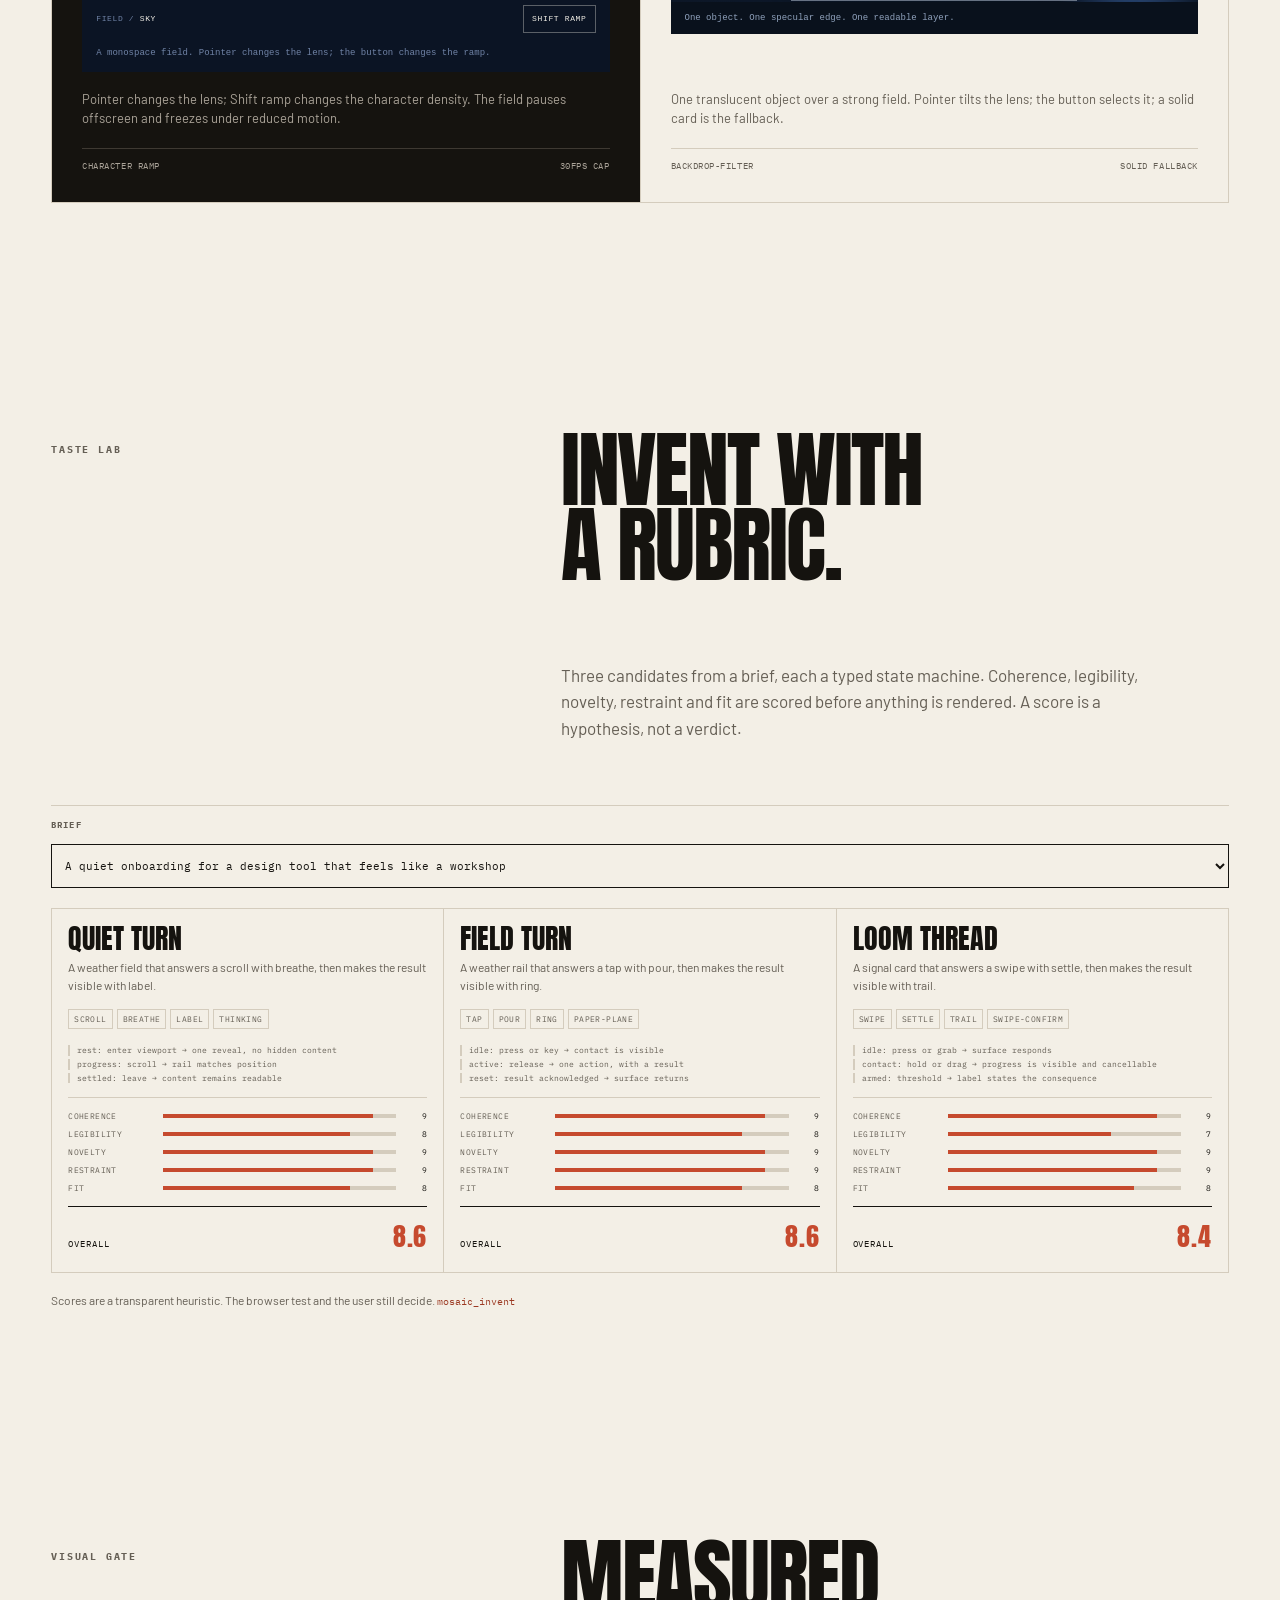
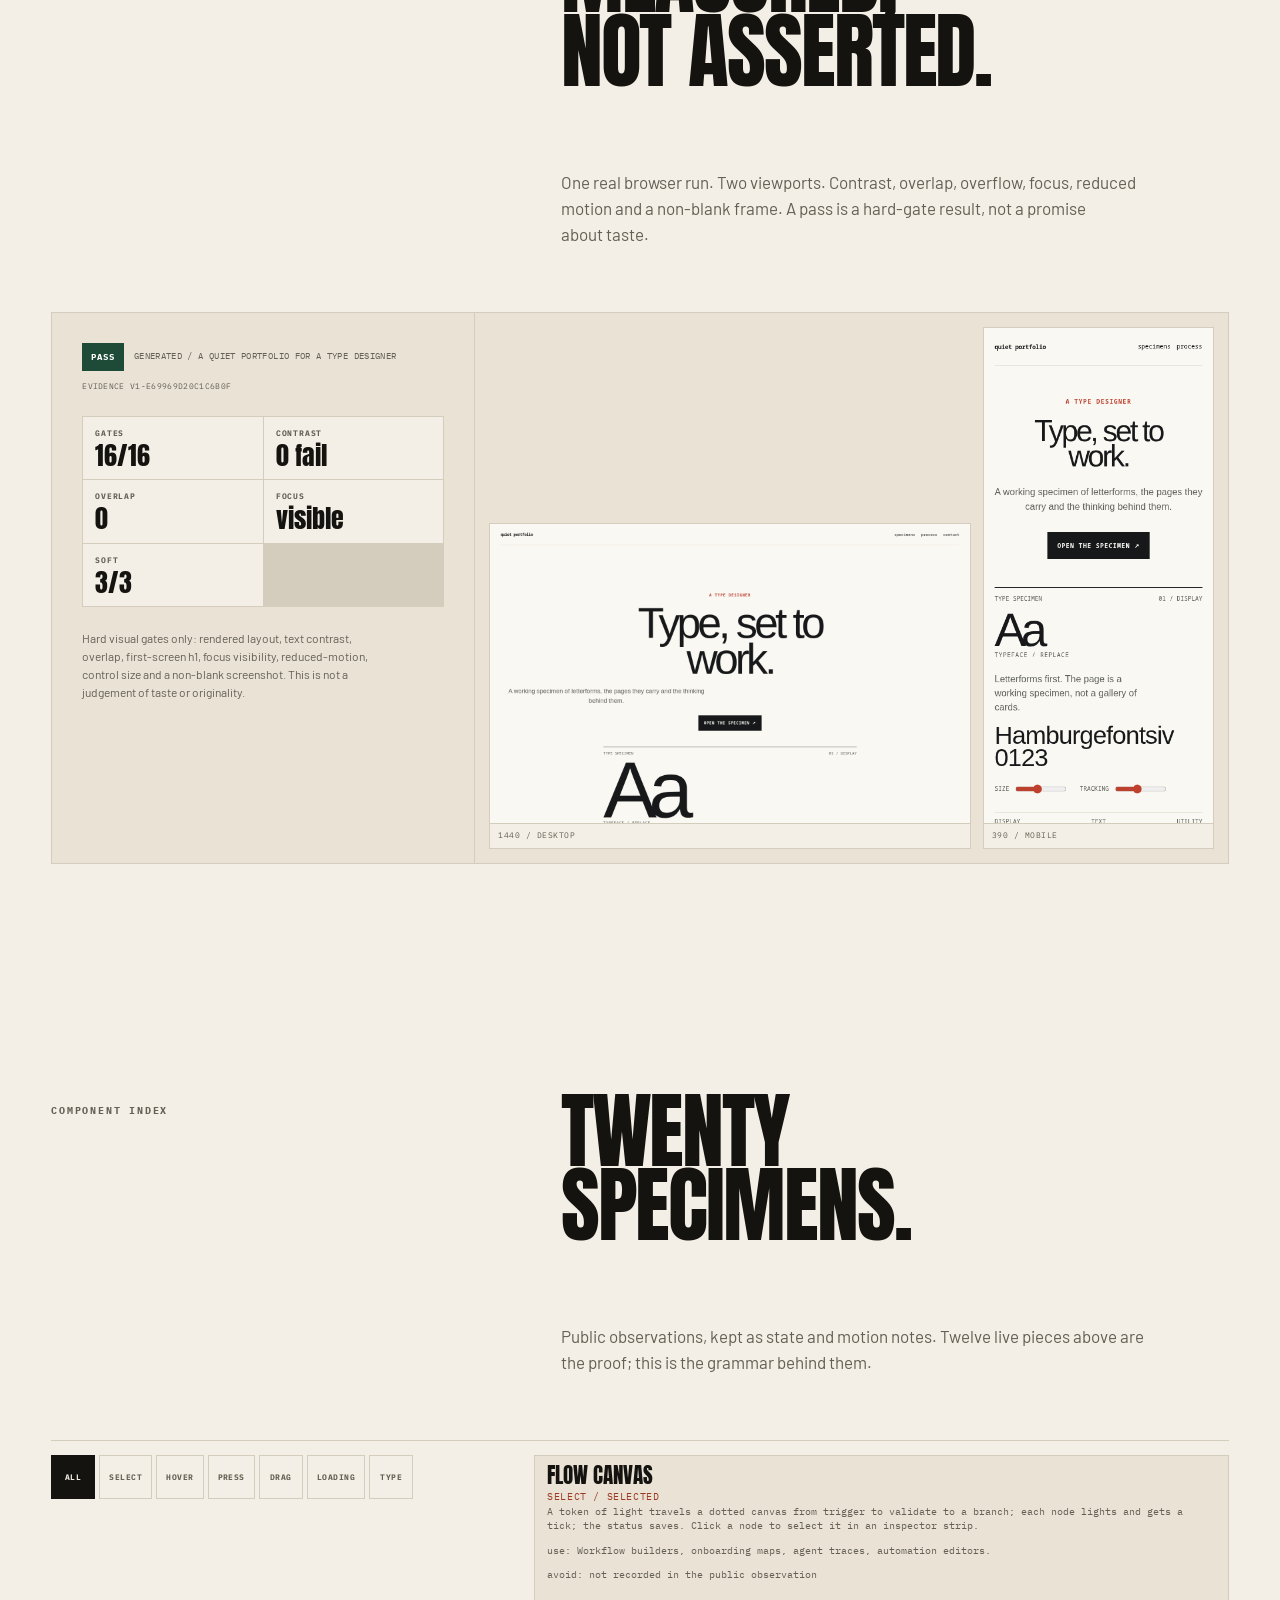
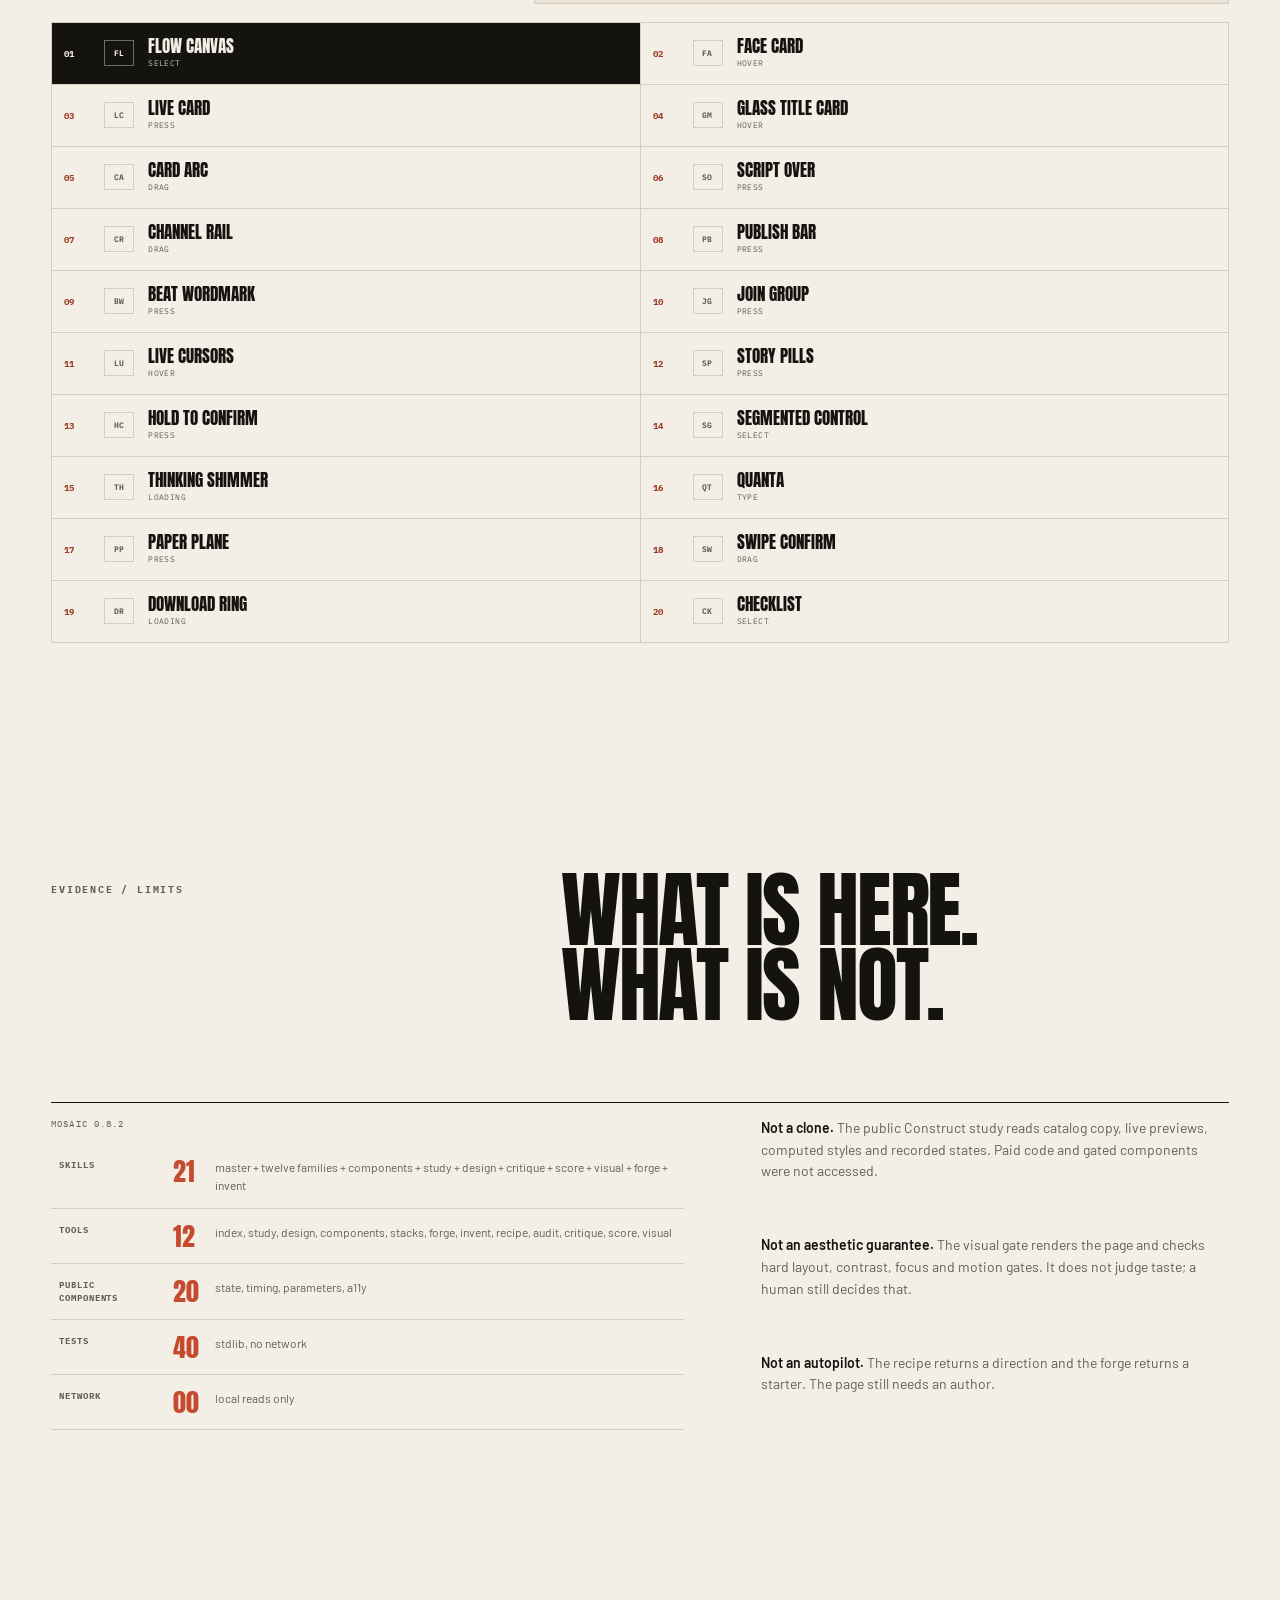
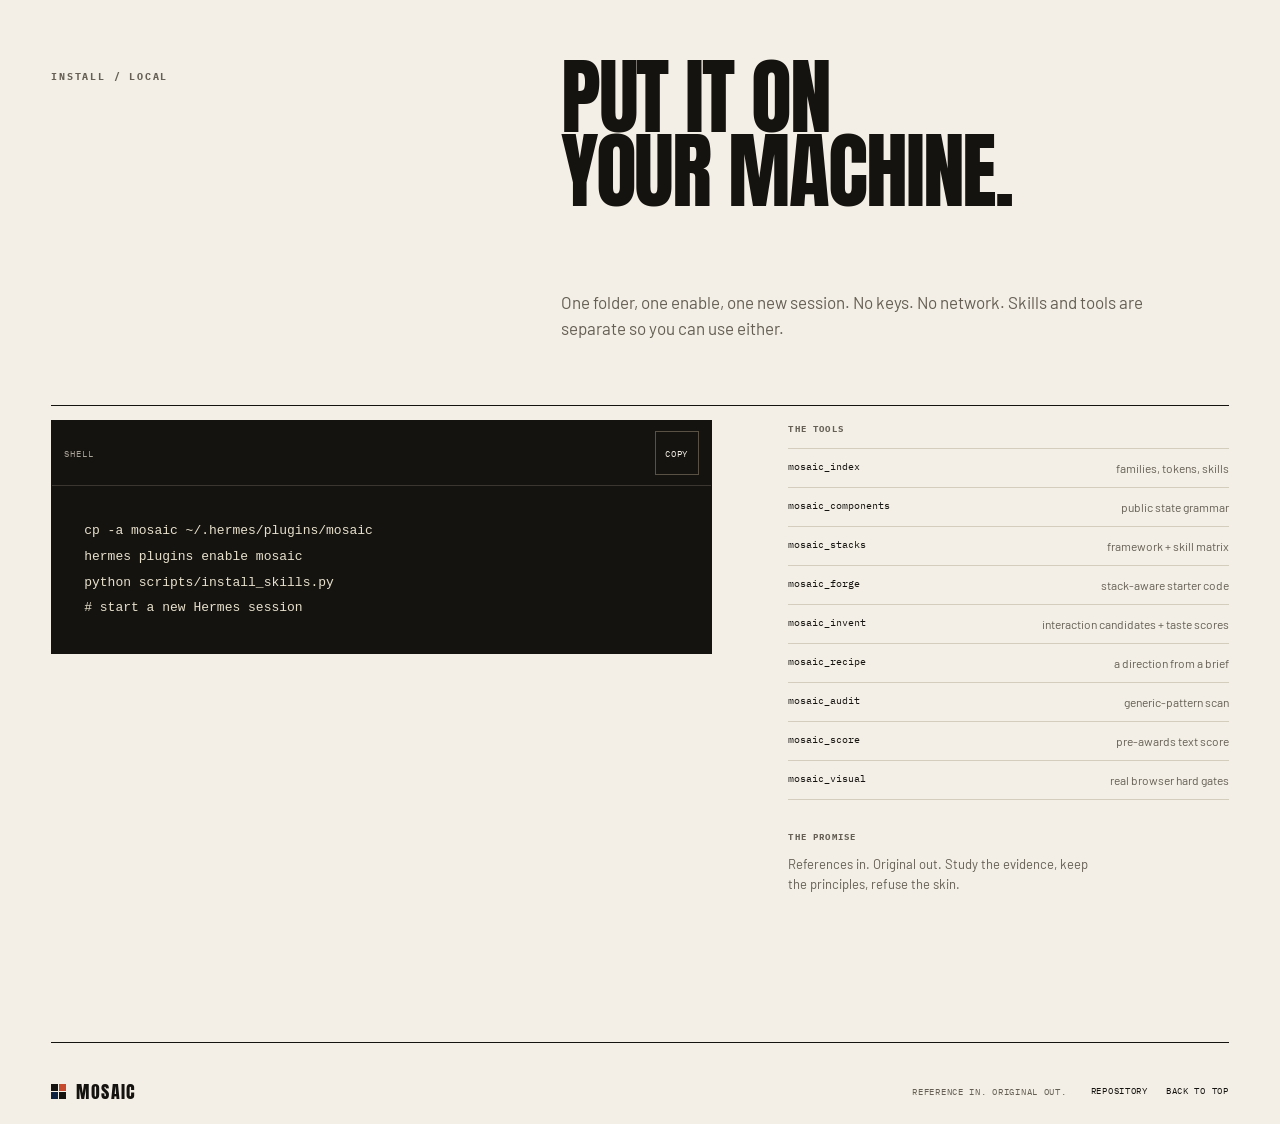
==== commit ec1930e1: "Gate every layout and ship 0.8.2" ====
--- a/site/index.html
+++ b/site/index.html
@@ -9,7 +9,7 @@
   <link rel="icon" href="data:image/svg+xml,%3Csvg xmlns='http://www.w3.org/2000/svg' viewBox='0 0 32 32'%3E%3Crect width='32' height='32' fill='%23f3efe6'/%3E%3Crect x='4' y='4' width='11' height='11' fill='%2315130f'/%3E%3Crect x='17' y='4' width='11' height='11' fill='%23c64a2e'/%3E%3Crect x='4' y='17' width='11' height='11' fill='%230d2340'/%3E%3Crect x='17' y='17' width='11' height='11' fill='%2315130f'/%3E%3C/svg%3E">
   <link rel="preload" href="fonts/Anton-Regular.ttf" as="font" type="font/ttf" crossorigin>
   <link rel="preload" href="fonts/Barlow-Regular.ttf" as="font" type="font/ttf" crossorigin>
-  <link rel="stylesheet" href="styles.css?v=0.8.1">
+  <link rel="stylesheet" href="styles.css?v=0.8.2">
 </head>
 <body>
   <a class="skip" href="#main">Skip to content</a>
@@ -436,7 +436,7 @@
       </div>
       <div class="evidence-grid reveal">
         <table>
-          <caption>Mosaic 0.8.1</caption>
+          <caption>Mosaic 0.8.2</caption>
           <tbody>
             <tr><th scope="row">Skills</th><td>21</td><td>master + twelve families + components + study + design + critique + score + visual + forge + invent</td></tr>
             <tr><th scope="row">Tools</th><td>12</td><td>index, study, design, components, stacks, forge, invent, recipe, audit, critique, score, visual</td></tr>
@@ -496,19 +496,19 @@
     </div>
   </footer>
 
-  <script src="visual-samples.js?v=0.8.1" defer></script>
-  <script src="director-samples.js?v=0.8.1" defer></script>
-  <script src="forge-samples.js?v=0.8.1" defer></script>
-  <script src="invent-samples.js?v=0.8.1" defer></script>
-  <script src="component-gallery.js?v=0.8.1" defer></script>
-  <script src="app.js?v=0.8.1" defer></script>
-  <script type="module" src="forge/paper-plane.js?v=0.8.1"></script>
-  <script type="module" src="forge/swipe-confirm.js?v=0.8.1"></script>
-  <script type="module" src="forge/download-ring.js?v=0.8.1"></script>
-  <script type="module" src="forge/checklist.js?v=0.8.1"></script>
-  <script type="module" src="forge/ascii-field.js?v=0.8.1"></script>
-  <script type="module" src="forge/glass-stack.js?v=0.8.1"></script>
-  <script type="module" src="forge/magnetic-link.js?v=0.8.1"></script>
-  <script type="module" src="forge/cursor-lens.js?v=0.8.1"></script>
+  <script src="visual-samples.js?v=0.8.2" defer></script>
+  <script src="director-samples.js?v=0.8.2" defer></script>
+  <script src="forge-samples.js?v=0.8.2" defer></script>
+  <script src="invent-samples.js?v=0.8.2" defer></script>
+  <script src="component-gallery.js?v=0.8.2" defer></script>
+  <script src="app.js?v=0.8.2" defer></script>
+  <script type="module" src="forge/paper-plane.js?v=0.8.2"></script>
+  <script type="module" src="forge/swipe-confirm.js?v=0.8.2"></script>
+  <script type="module" src="forge/download-ring.js?v=0.8.2"></script>
+  <script type="module" src="forge/checklist.js?v=0.8.2"></script>
+  <script type="module" src="forge/ascii-field.js?v=0.8.2"></script>
+  <script type="module" src="forge/glass-stack.js?v=0.8.2"></script>
+  <script type="module" src="forge/magnetic-link.js?v=0.8.2"></script>
+  <script type="module" src="forge/cursor-lens.js?v=0.8.2"></script>
 </body>
 </html>
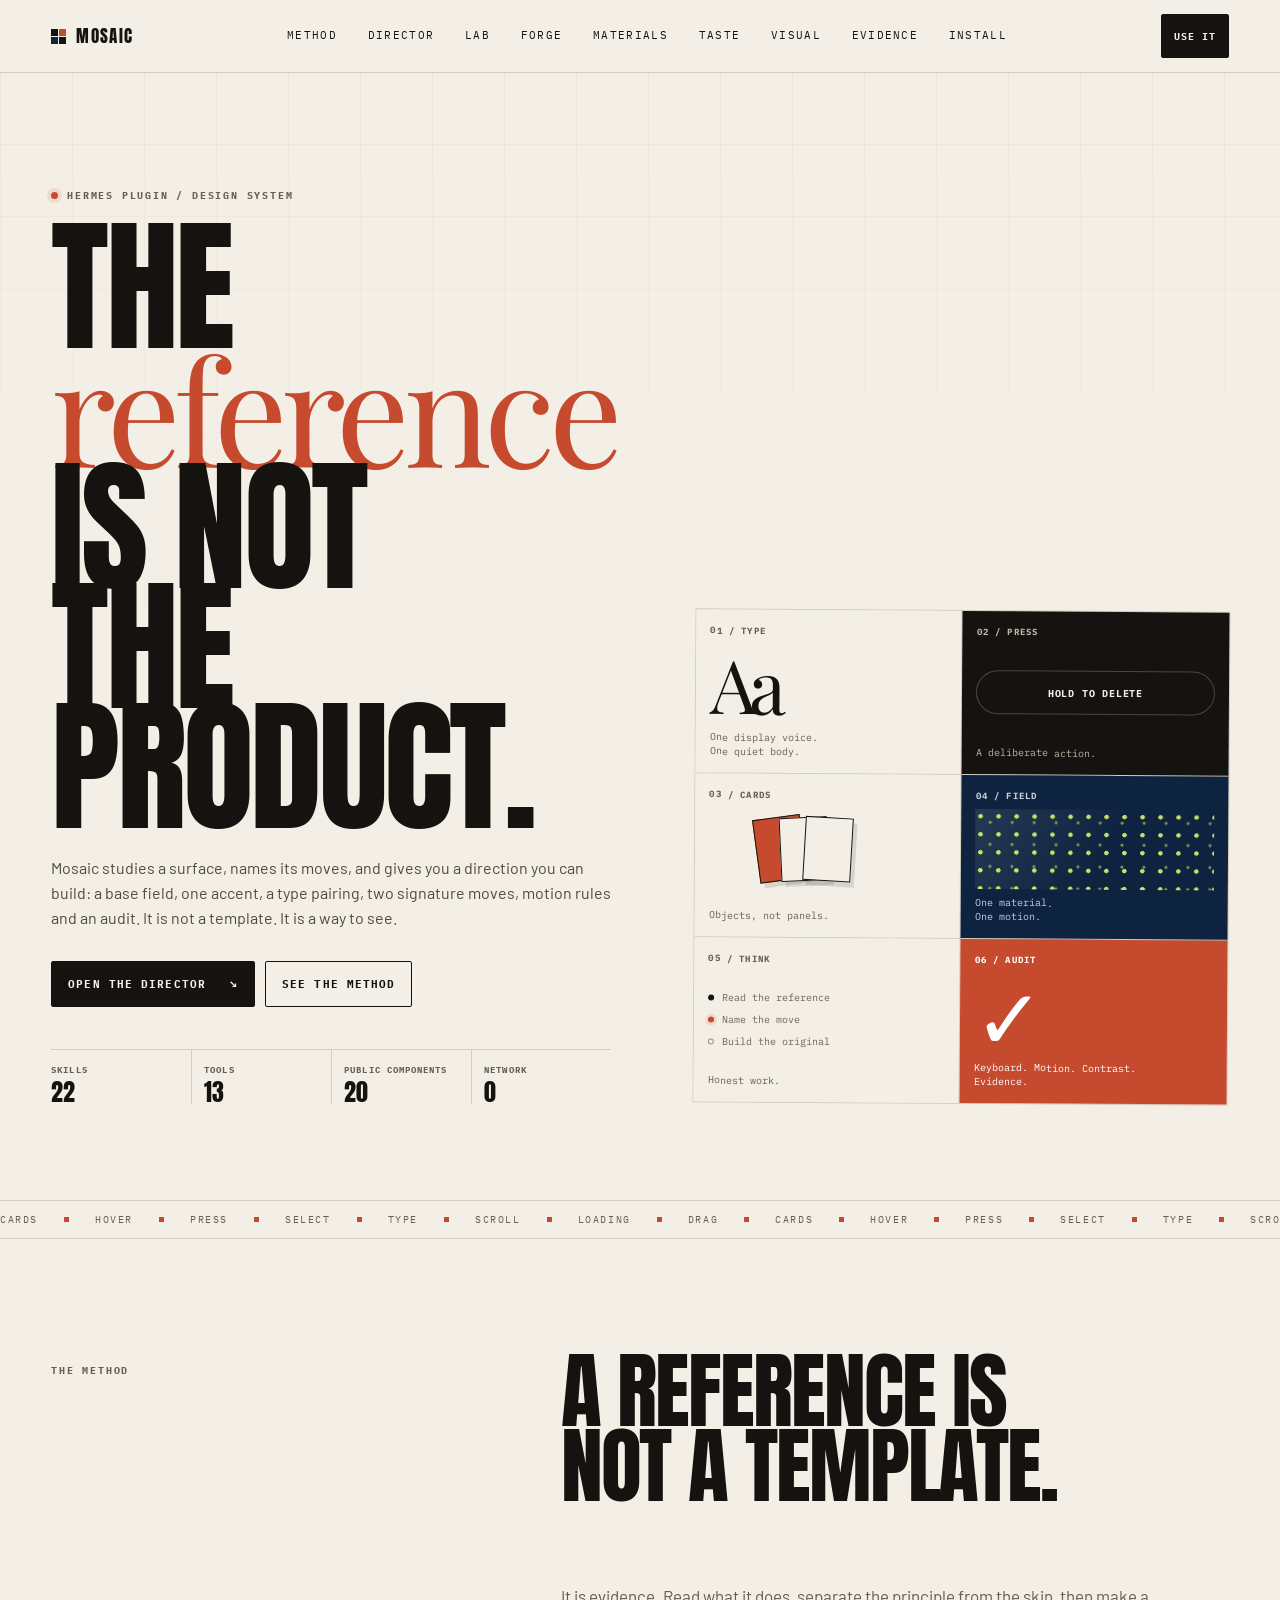
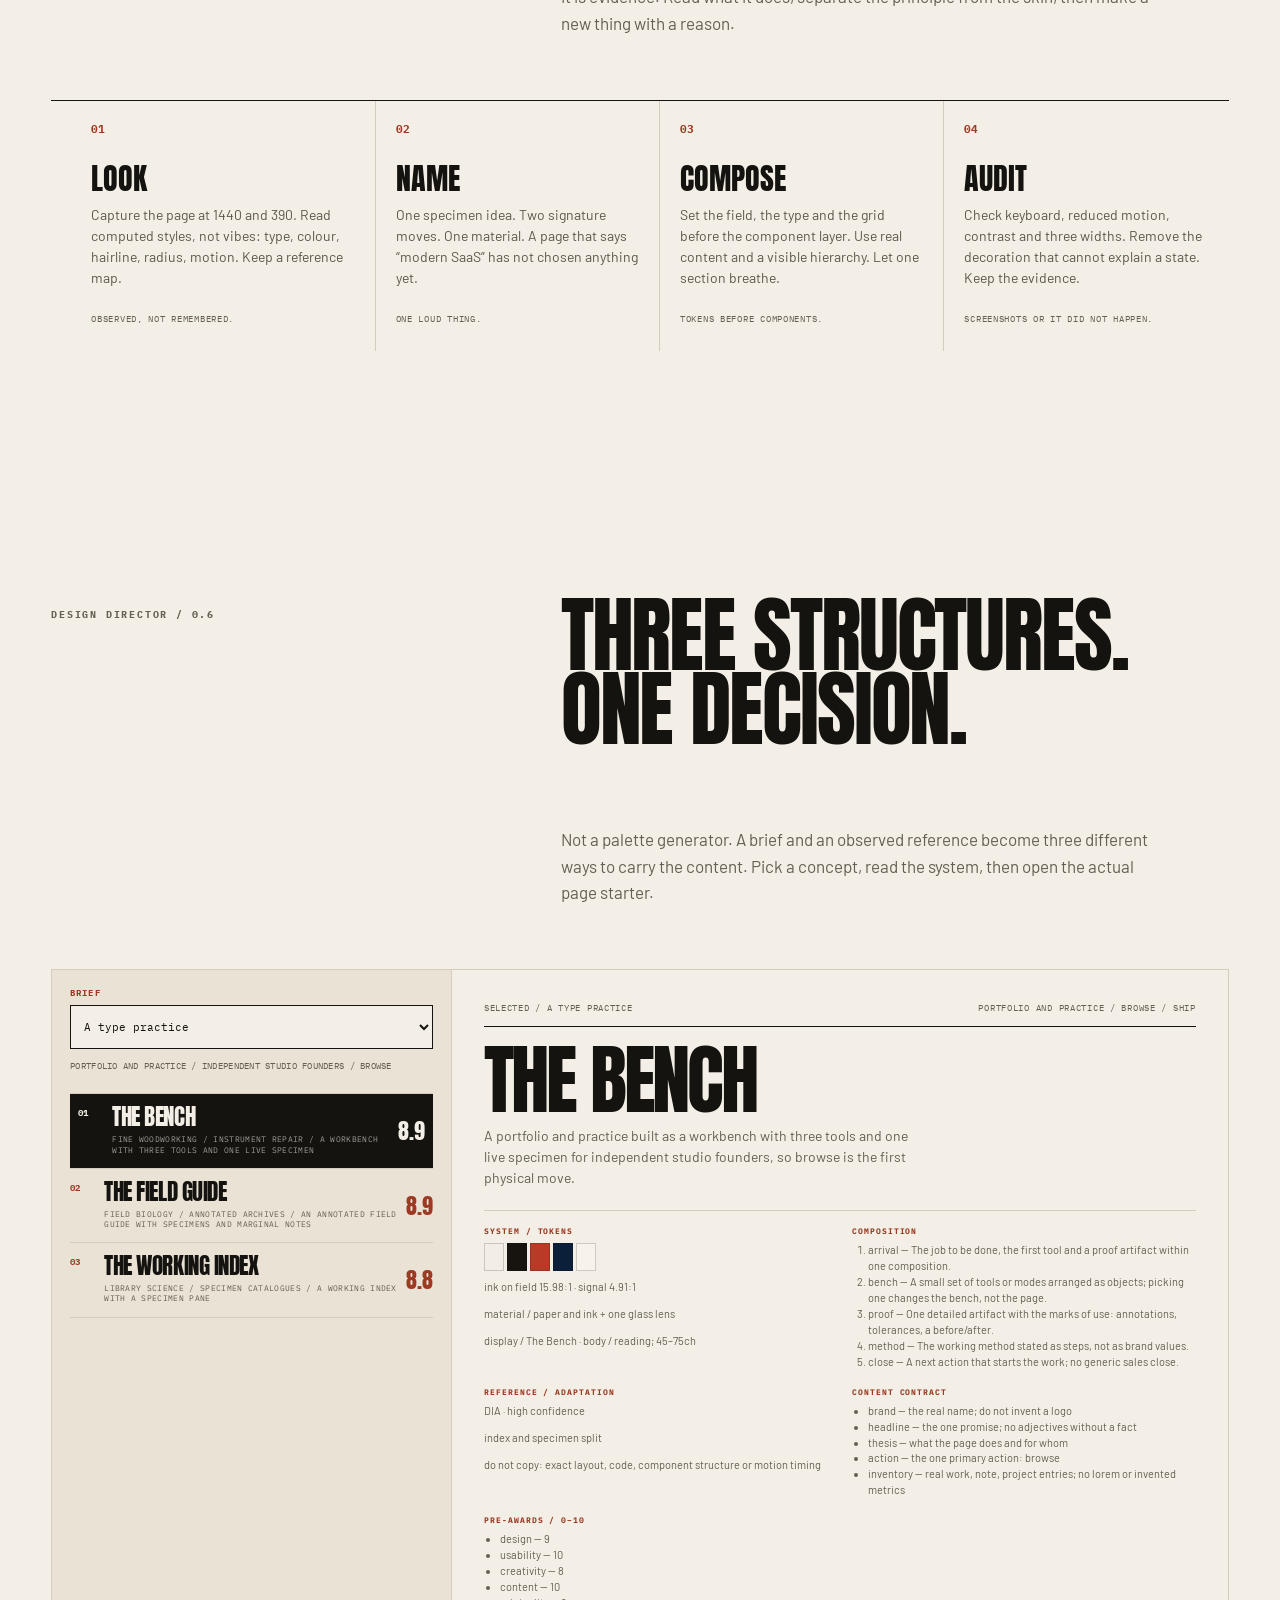
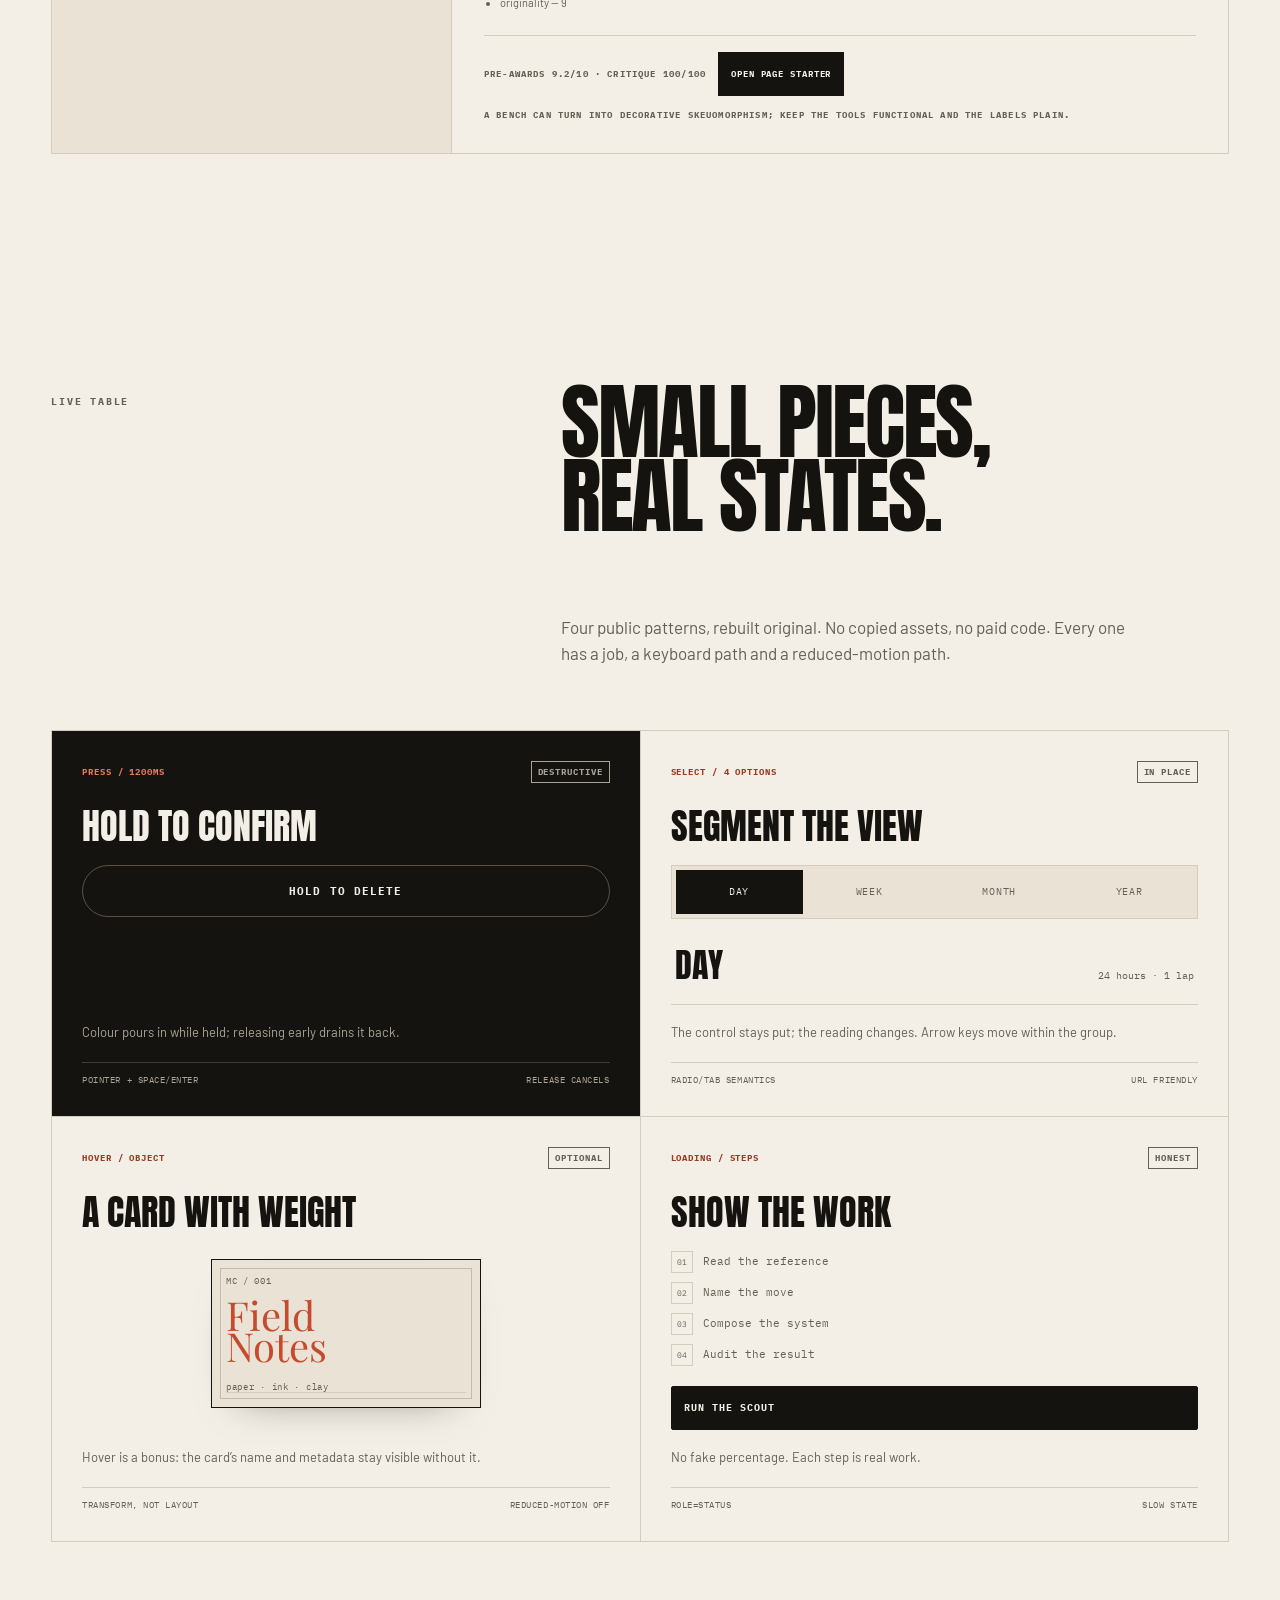
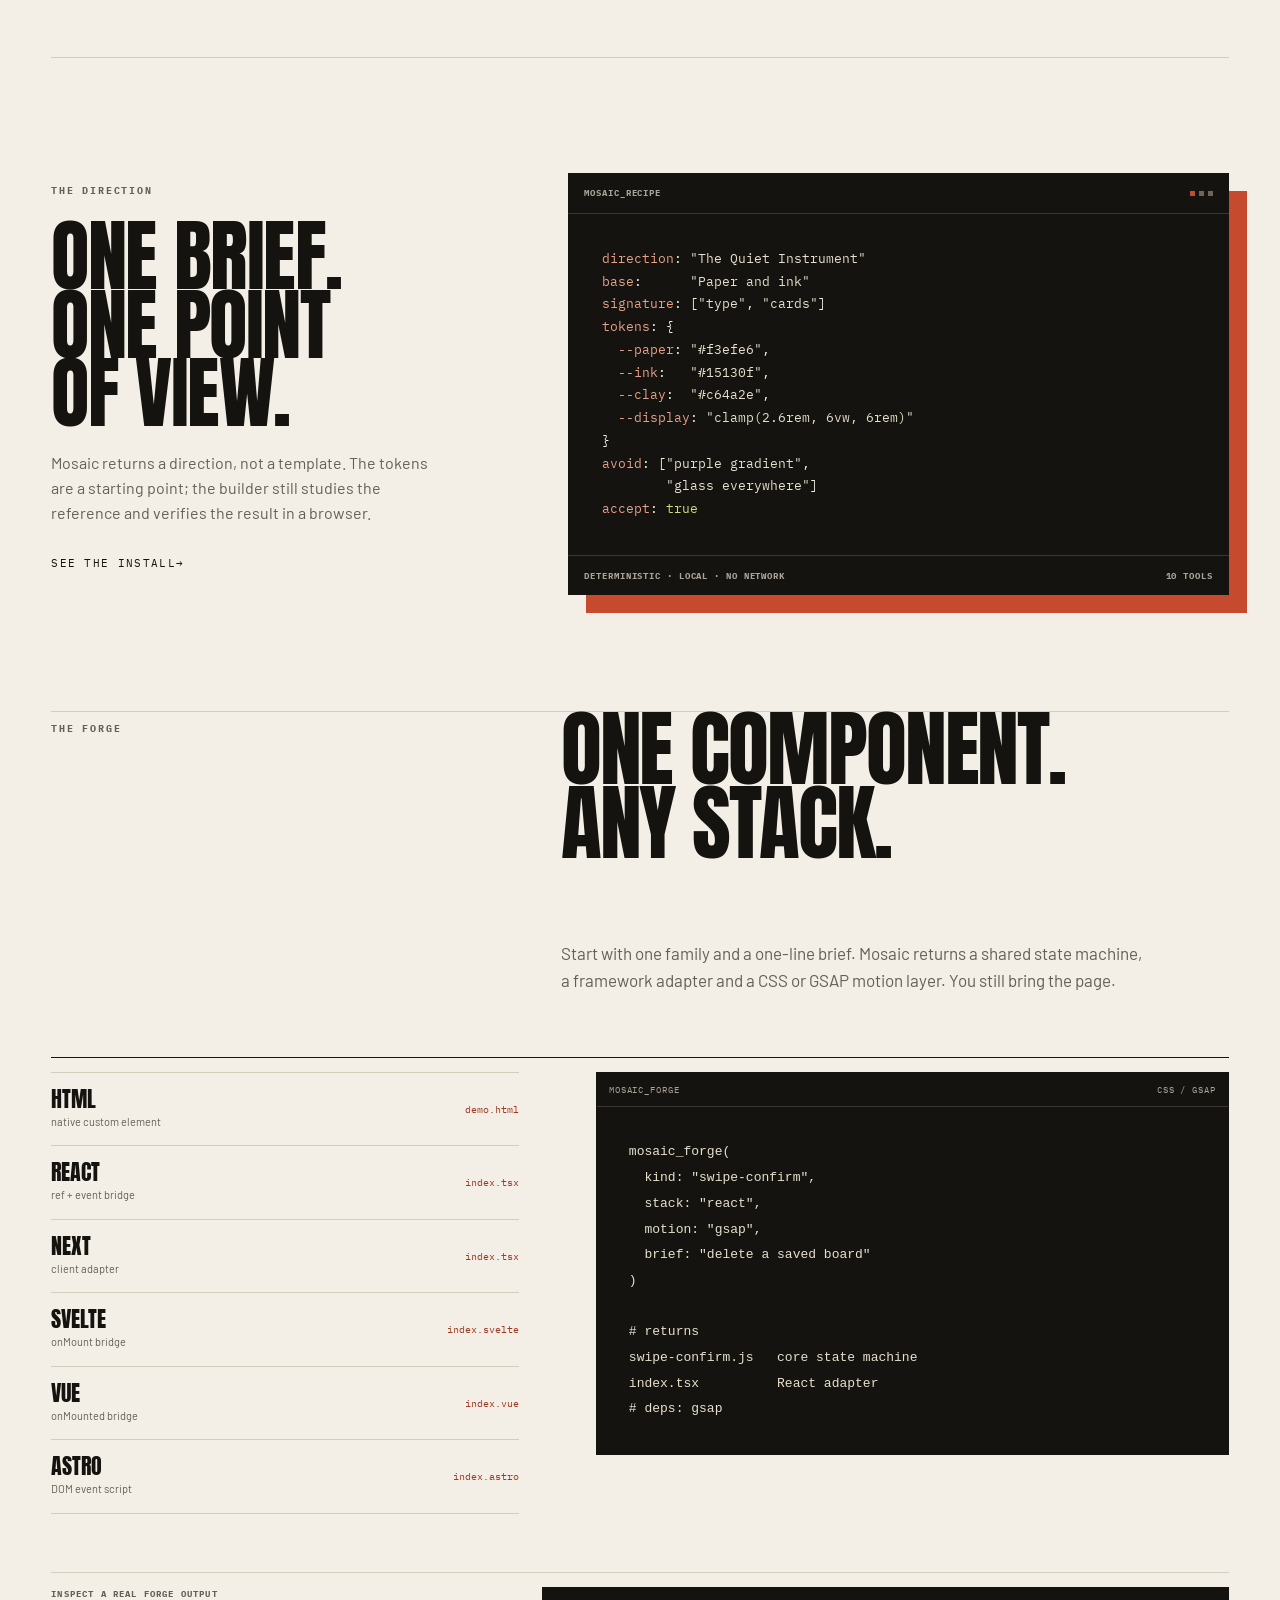
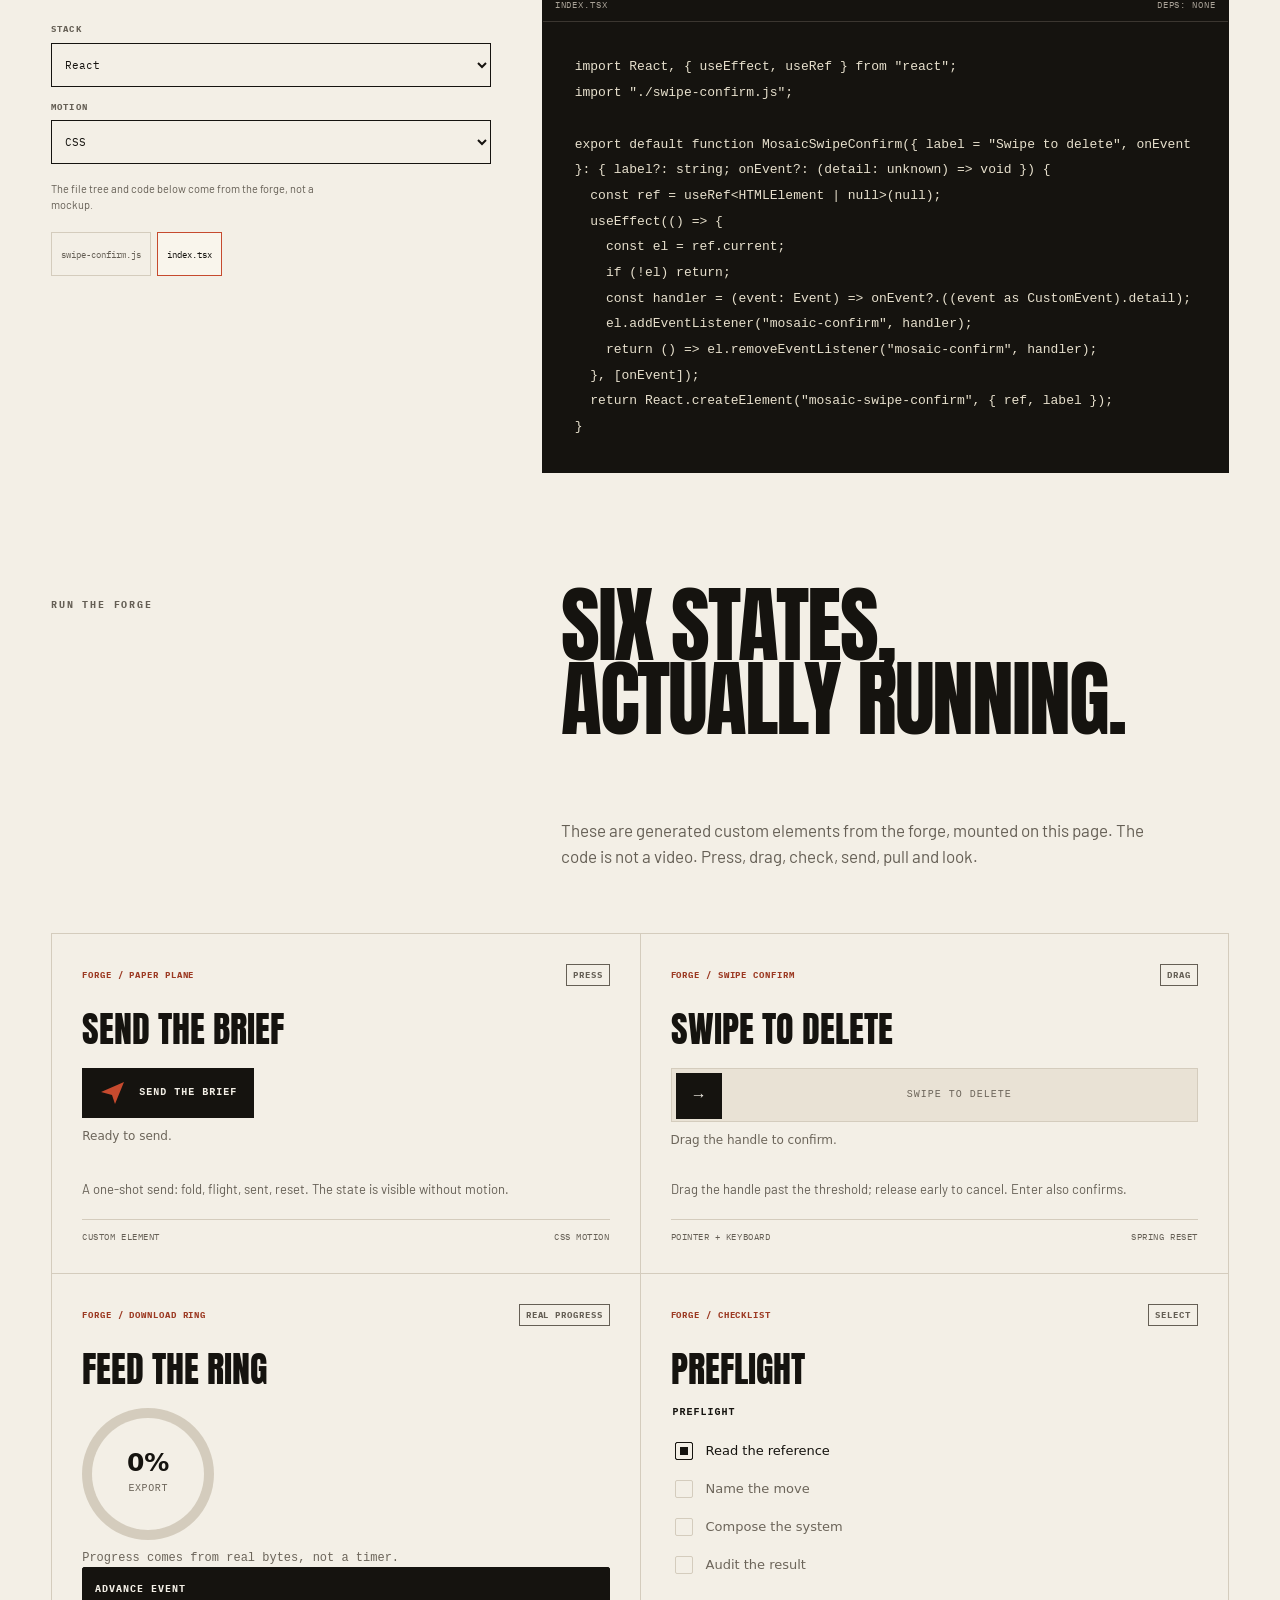
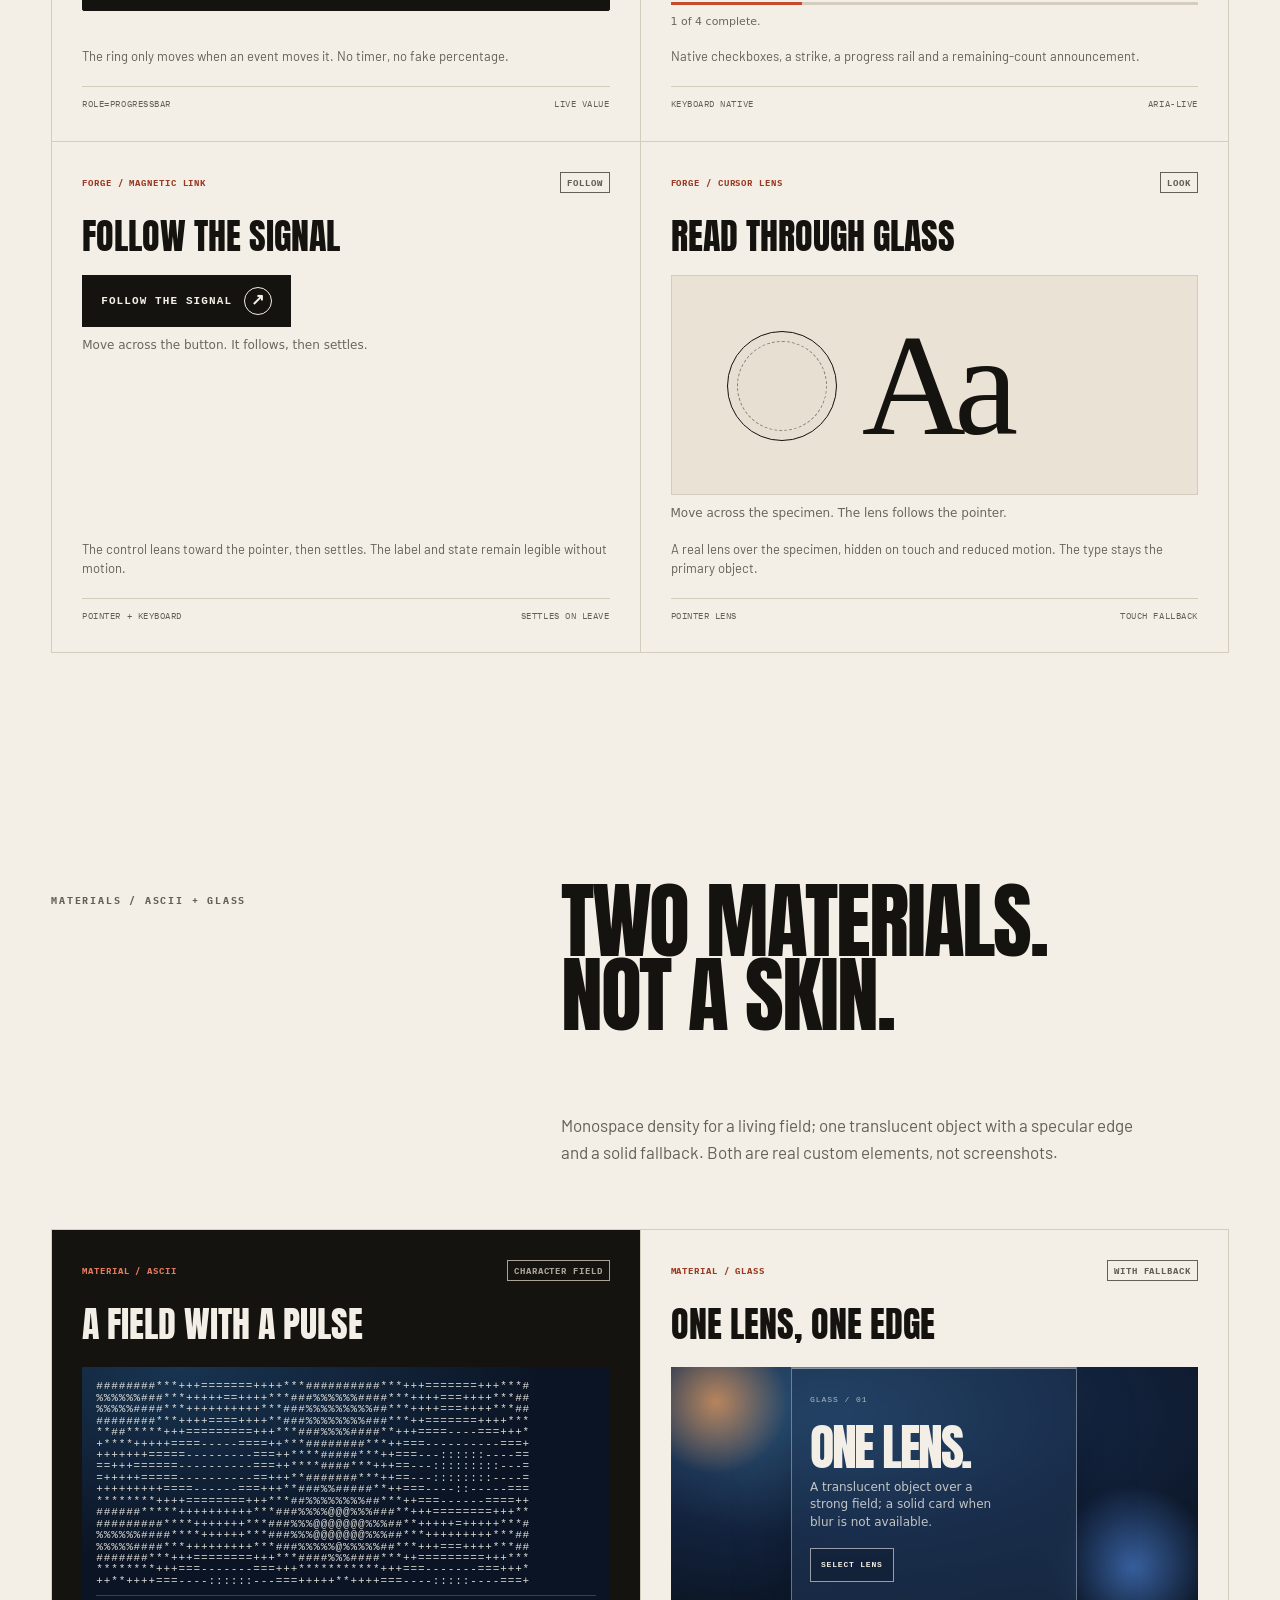
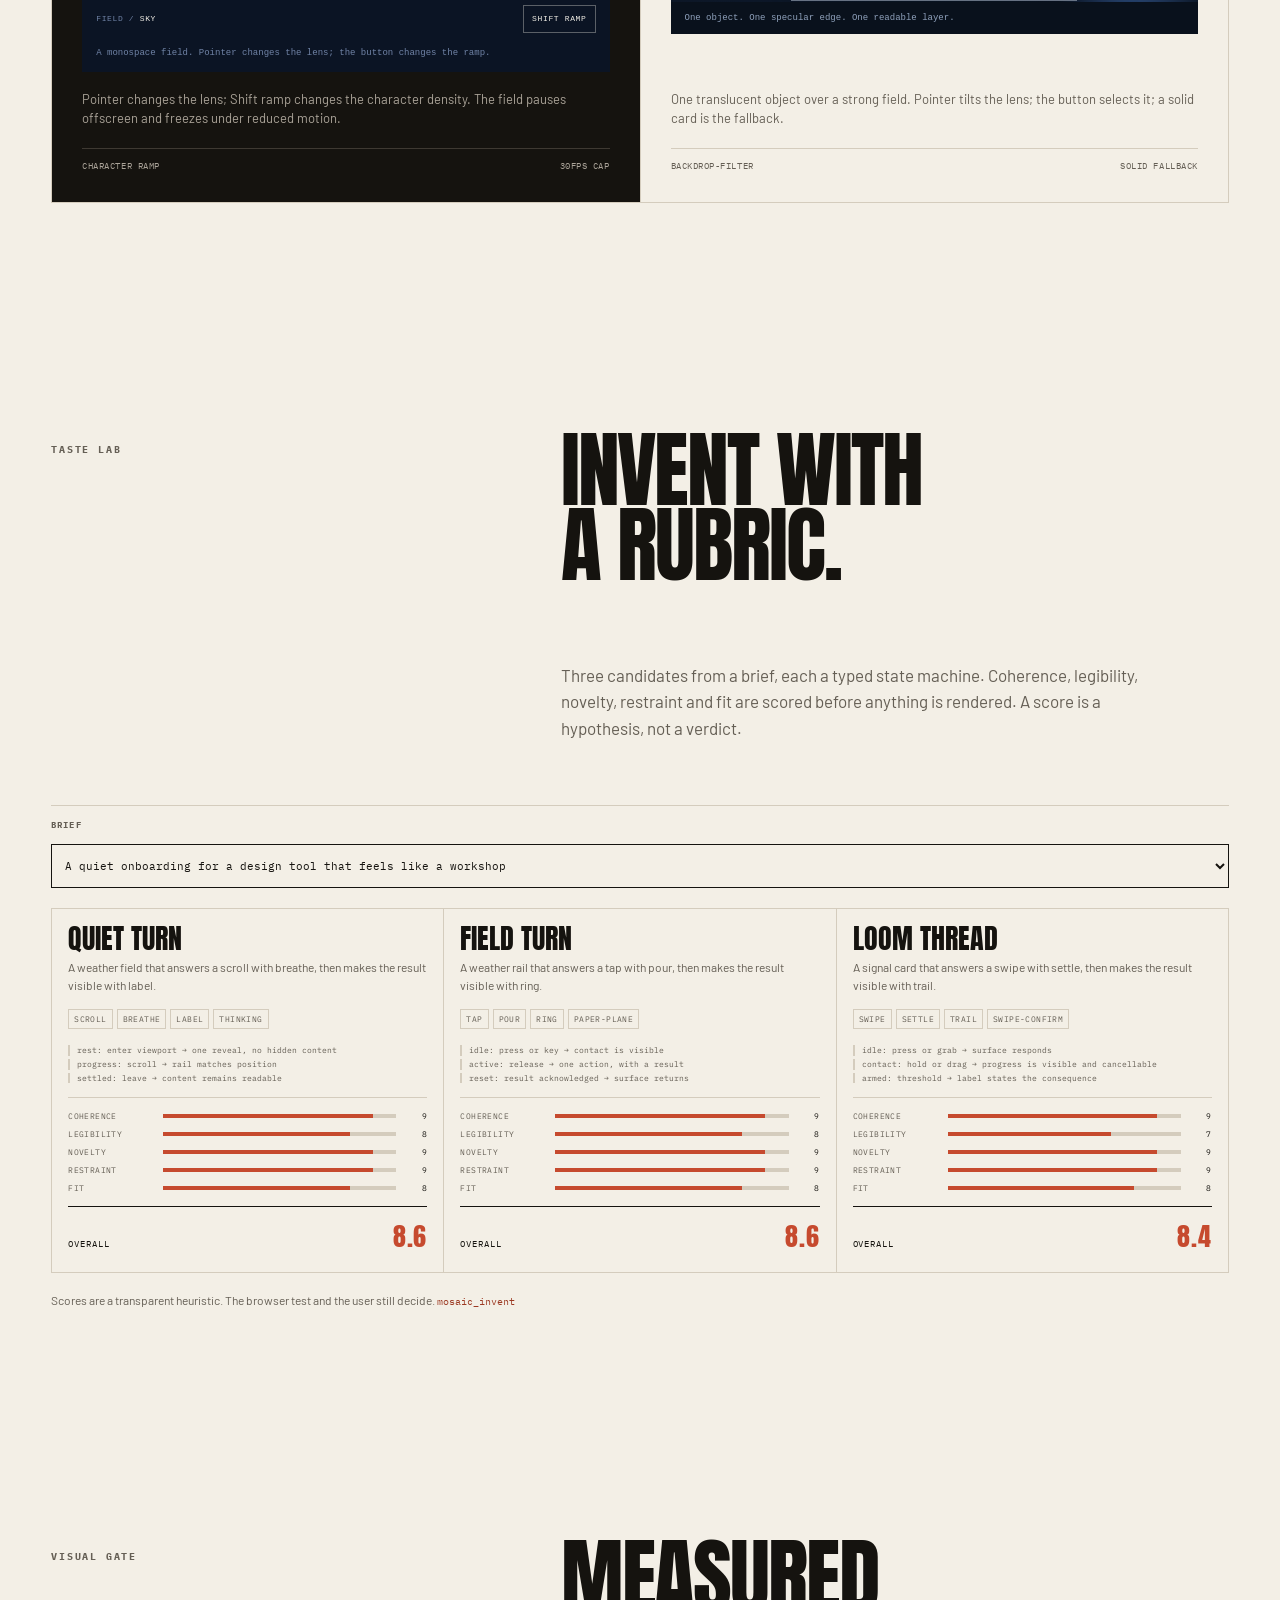
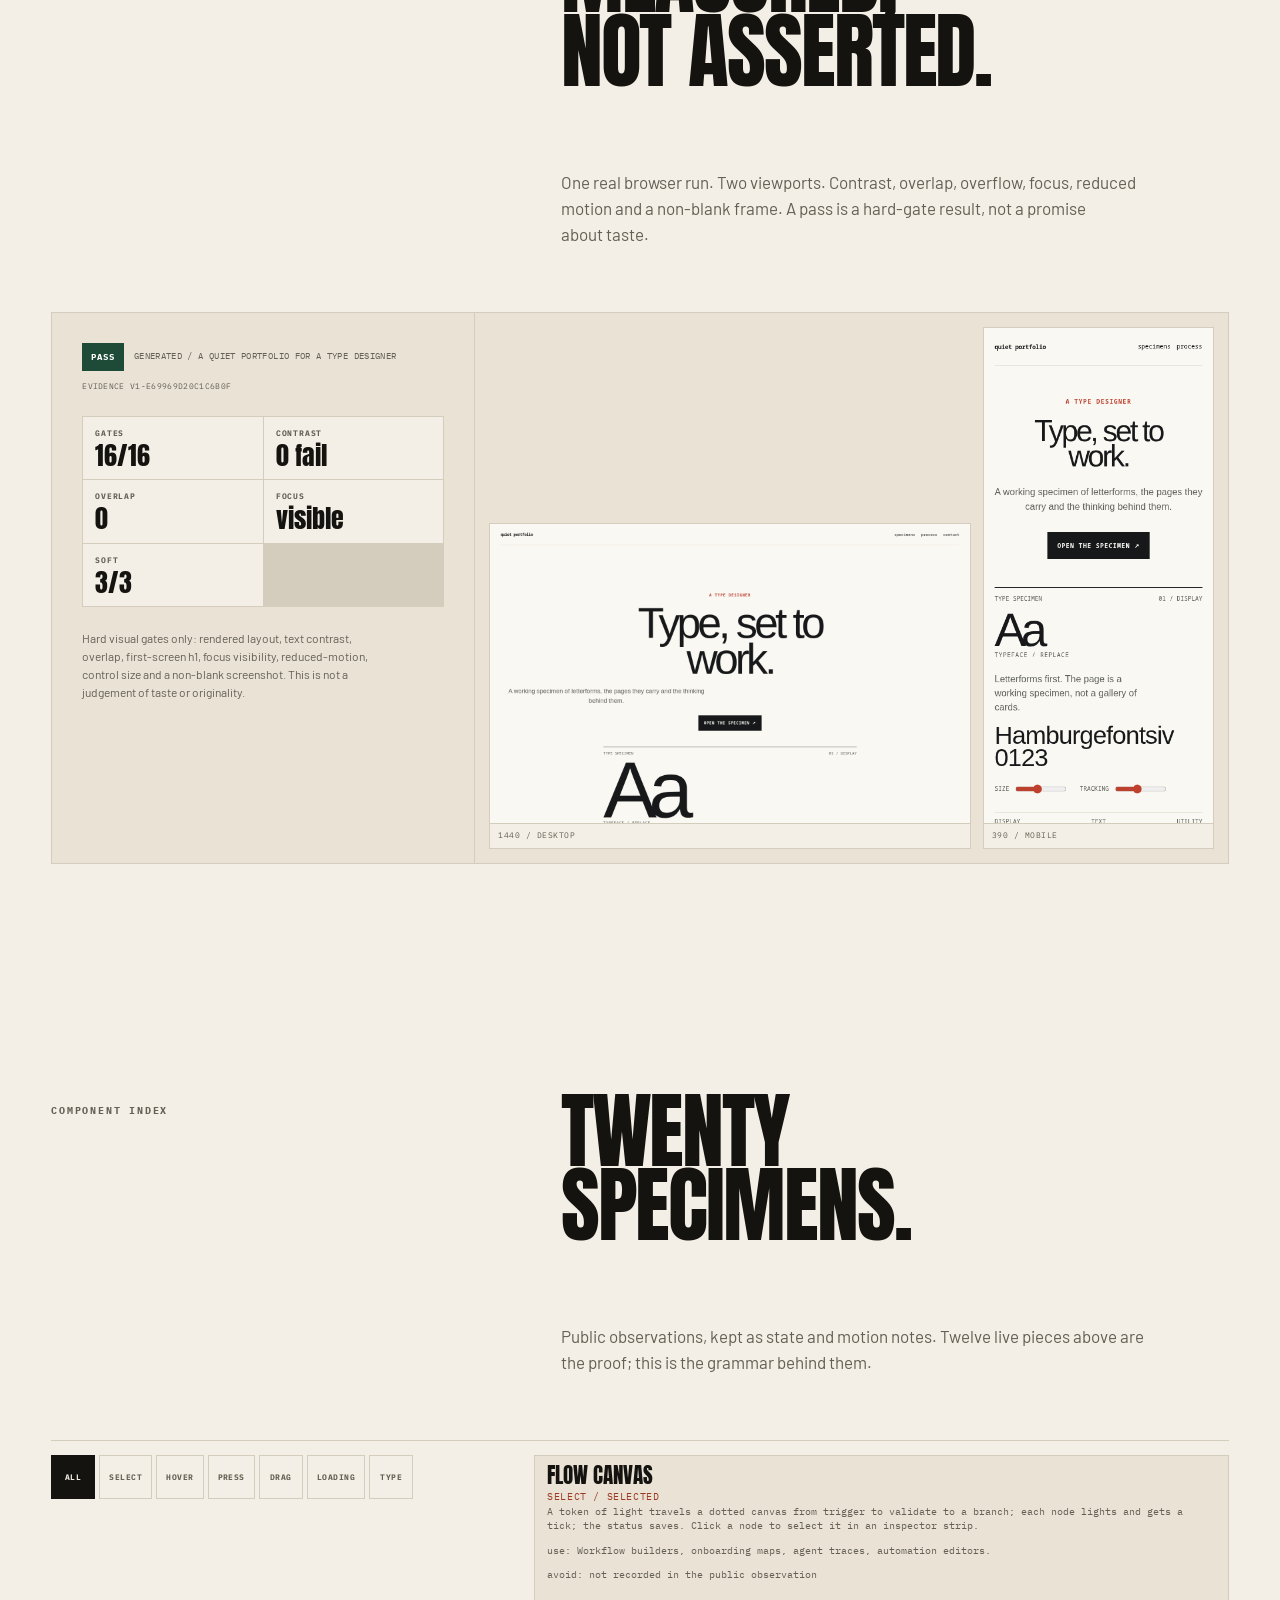
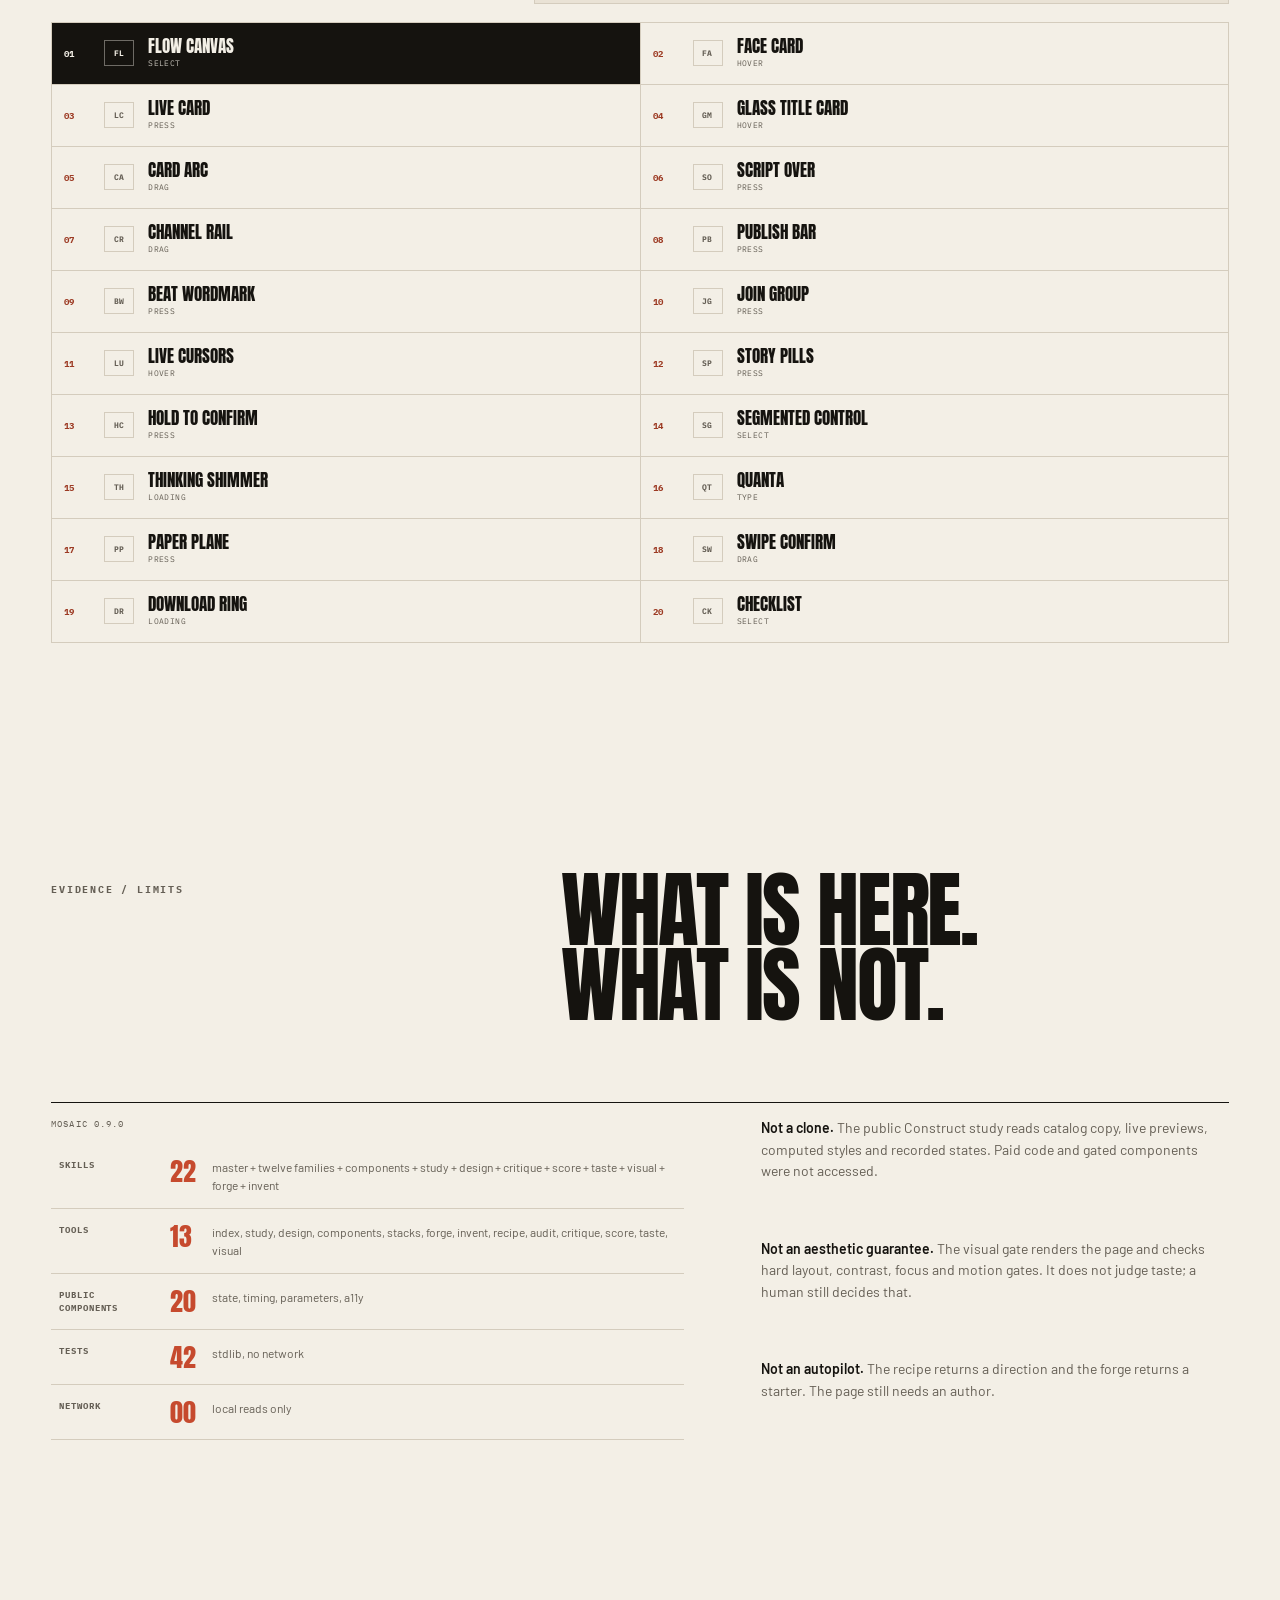
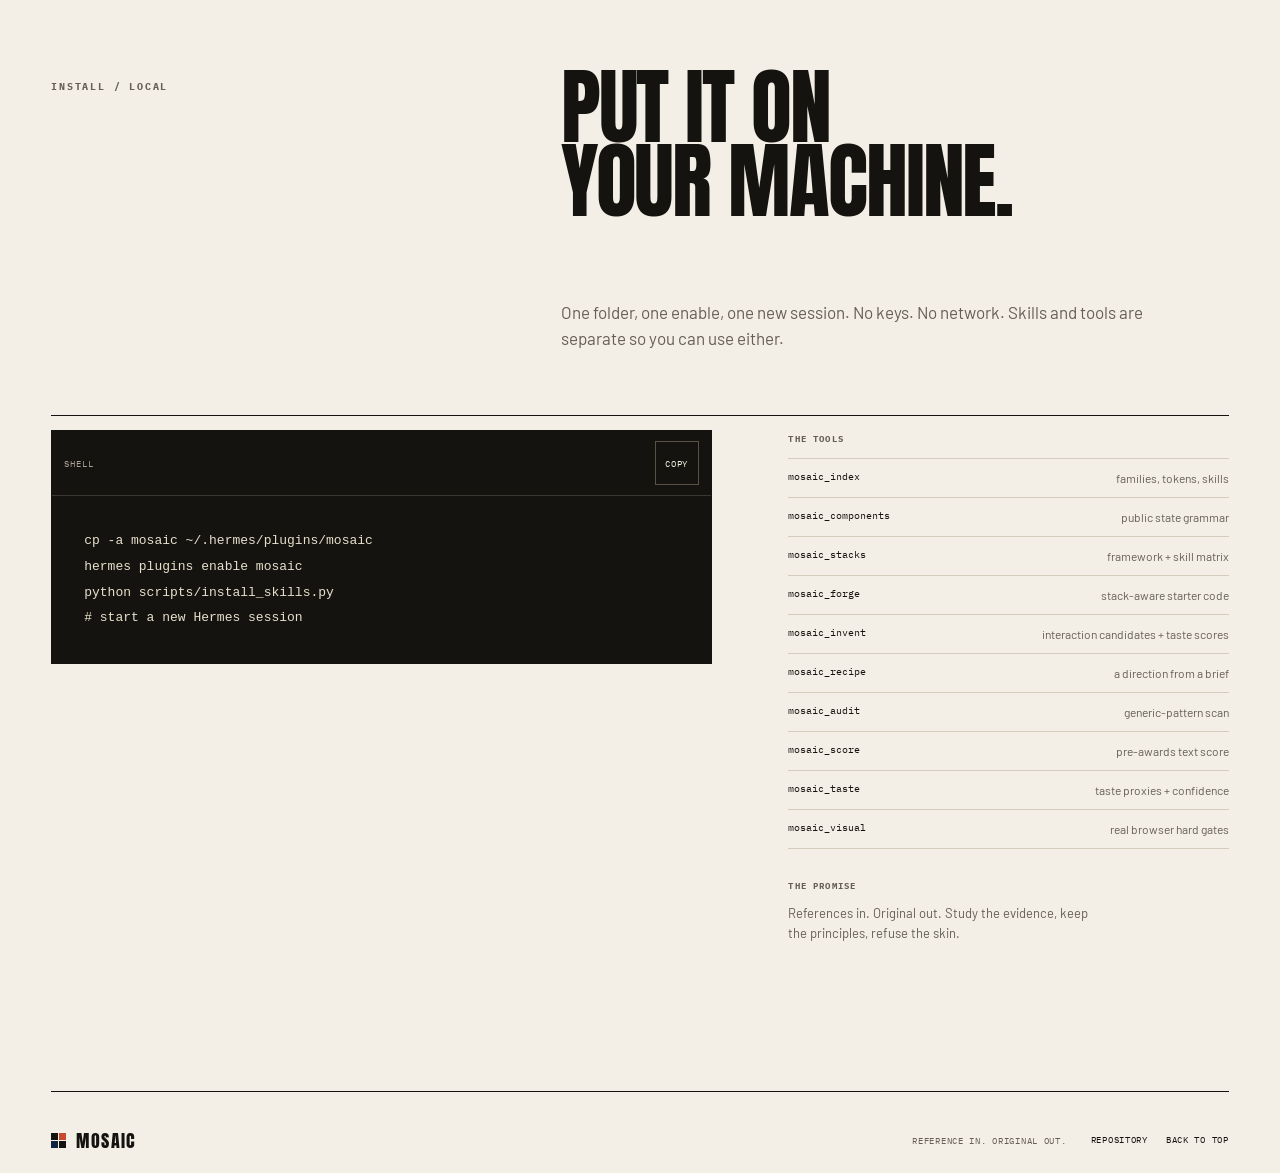
==== commit 2ee453d9: "Add a calibrated taste profile and ship 0.9.0" ====
--- a/site/index.html
+++ b/site/index.html
@@ -9,7 +9,7 @@
   <link rel="icon" href="data:image/svg+xml,%3Csvg xmlns='http://www.w3.org/2000/svg' viewBox='0 0 32 32'%3E%3Crect width='32' height='32' fill='%23f3efe6'/%3E%3Crect x='4' y='4' width='11' height='11' fill='%2315130f'/%3E%3Crect x='17' y='4' width='11' height='11' fill='%23c64a2e'/%3E%3Crect x='4' y='17' width='11' height='11' fill='%230d2340'/%3E%3Crect x='17' y='17' width='11' height='11' fill='%2315130f'/%3E%3C/svg%3E">
   <link rel="preload" href="fonts/Anton-Regular.ttf" as="font" type="font/ttf" crossorigin>
   <link rel="preload" href="fonts/Barlow-Regular.ttf" as="font" type="font/ttf" crossorigin>
-  <link rel="stylesheet" href="styles.css?v=0.8.2">
+  <link rel="stylesheet" href="styles.css?v=0.9.0">
 </head>
 <body>
   <a class="skip" href="#main">Skip to content</a>
@@ -44,8 +44,8 @@
           <a class="btn btn-ghost" href="#method">See the method</a>
         </div>
         <dl class="hero-stats">
-          <div><dt>Skills</dt><dd>21</dd></div>
-          <div><dt>Tools</dt><dd>12</dd></div>
+          <div><dt>Skills</dt><dd>22</dd></div>
+          <div><dt>Tools</dt><dd>13</dd></div>
           <div><dt>Public components</dt><dd>20</dd></div>
           <div><dt>Network</dt><dd>0</dd></div>
         </dl>
@@ -436,12 +436,12 @@
       </div>
       <div class="evidence-grid reveal">
         <table>
-          <caption>Mosaic 0.8.2</caption>
+          <caption>Mosaic 0.9.0</caption>
           <tbody>
-            <tr><th scope="row">Skills</th><td>21</td><td>master + twelve families + components + study + design + critique + score + visual + forge + invent</td></tr>
-            <tr><th scope="row">Tools</th><td>12</td><td>index, study, design, components, stacks, forge, invent, recipe, audit, critique, score, visual</td></tr>
+            <tr><th scope="row">Skills</th><td>22</td><td>master + twelve families + components + study + design + critique + score + taste + visual + forge + invent</td></tr>
+            <tr><th scope="row">Tools</th><td>13</td><td>index, study, design, components, stacks, forge, invent, recipe, audit, critique, score, taste, visual</td></tr>
             <tr><th scope="row">Public components</th><td>20</td><td>state, timing, parameters, a11y</td></tr>
-            <tr><th scope="row">Tests</th><td>40</td><td>stdlib, no network</td></tr>
+            <tr><th scope="row">Tests</th><td>42</td><td>stdlib, no network</td></tr>
             <tr><th scope="row">Network</th><td>00</td><td>local reads only</td></tr>
           </tbody>
         </table>
@@ -478,6 +478,7 @@
             <li><code>mosaic_recipe</code><span>a direction from a brief</span></li>
             <li><code>mosaic_audit</code><span>generic-pattern scan</span></li>
             <li><code>mosaic_score</code><span>pre-awards text score</span></li>
+            <li><code>mosaic_taste</code><span>taste proxies + confidence</span></li>
             <li><code>mosaic_visual</code><span>real browser hard gates</span></li>
           </ul>
           <p class="mono-label">The promise</p>
@@ -496,19 +497,19 @@
     </div>
   </footer>
 
-  <script src="visual-samples.js?v=0.8.2" defer></script>
-  <script src="director-samples.js?v=0.8.2" defer></script>
-  <script src="forge-samples.js?v=0.8.2" defer></script>
-  <script src="invent-samples.js?v=0.8.2" defer></script>
-  <script src="component-gallery.js?v=0.8.2" defer></script>
-  <script src="app.js?v=0.8.2" defer></script>
-  <script type="module" src="forge/paper-plane.js?v=0.8.2"></script>
-  <script type="module" src="forge/swipe-confirm.js?v=0.8.2"></script>
-  <script type="module" src="forge/download-ring.js?v=0.8.2"></script>
-  <script type="module" src="forge/checklist.js?v=0.8.2"></script>
-  <script type="module" src="forge/ascii-field.js?v=0.8.2"></script>
-  <script type="module" src="forge/glass-stack.js?v=0.8.2"></script>
-  <script type="module" src="forge/magnetic-link.js?v=0.8.2"></script>
-  <script type="module" src="forge/cursor-lens.js?v=0.8.2"></script>
+  <script src="visual-samples.js?v=0.9.0" defer></script>
+  <script src="director-samples.js?v=0.9.0" defer></script>
+  <script src="forge-samples.js?v=0.9.0" defer></script>
+  <script src="invent-samples.js?v=0.9.0" defer></script>
+  <script src="component-gallery.js?v=0.9.0" defer></script>
+  <script src="app.js?v=0.9.0" defer></script>
+  <script type="module" src="forge/paper-plane.js?v=0.9.0"></script>
+  <script type="module" src="forge/swipe-confirm.js?v=0.9.0"></script>
+  <script type="module" src="forge/download-ring.js?v=0.9.0"></script>
+  <script type="module" src="forge/checklist.js?v=0.9.0"></script>
+  <script type="module" src="forge/ascii-field.js?v=0.9.0"></script>
+  <script type="module" src="forge/glass-stack.js?v=0.9.0"></script>
+  <script type="module" src="forge/magnetic-link.js?v=0.9.0"></script>
+  <script type="module" src="forge/cursor-lens.js?v=0.9.0"></script>
 </body>
 </html>
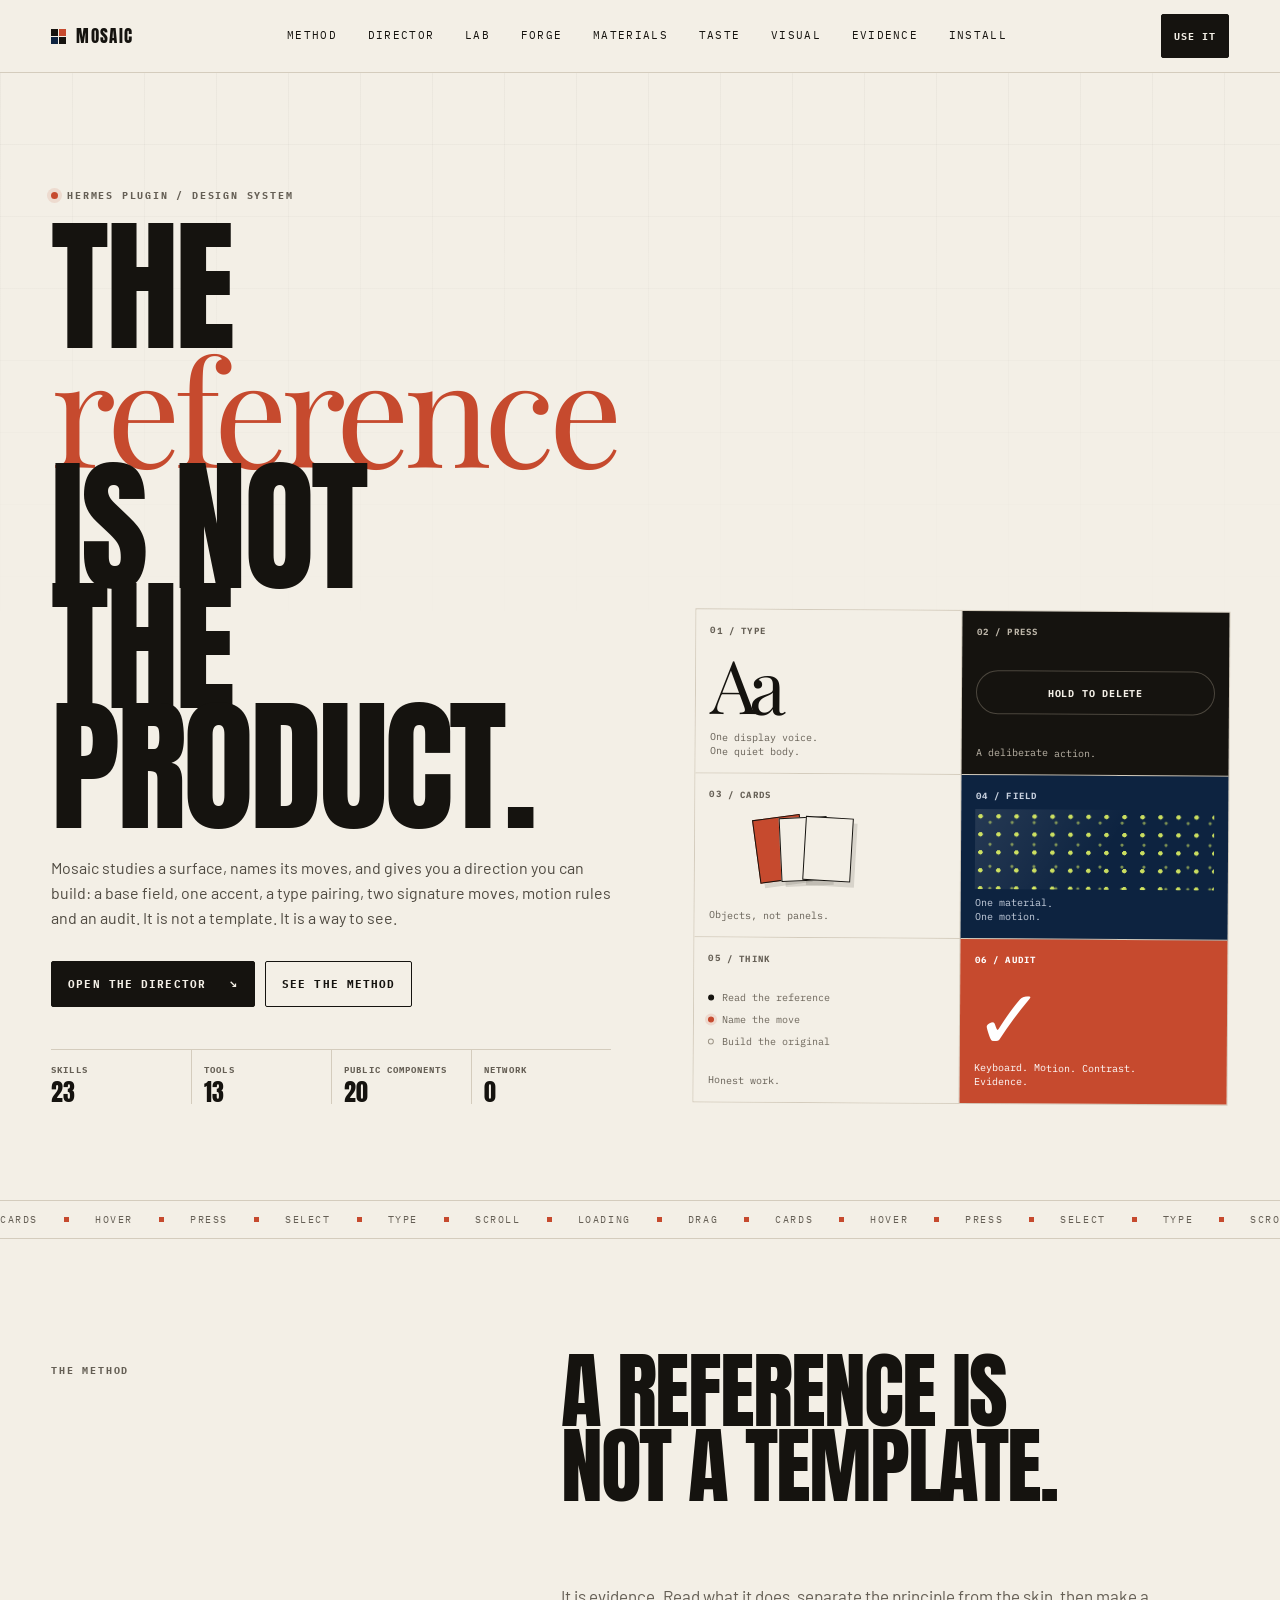
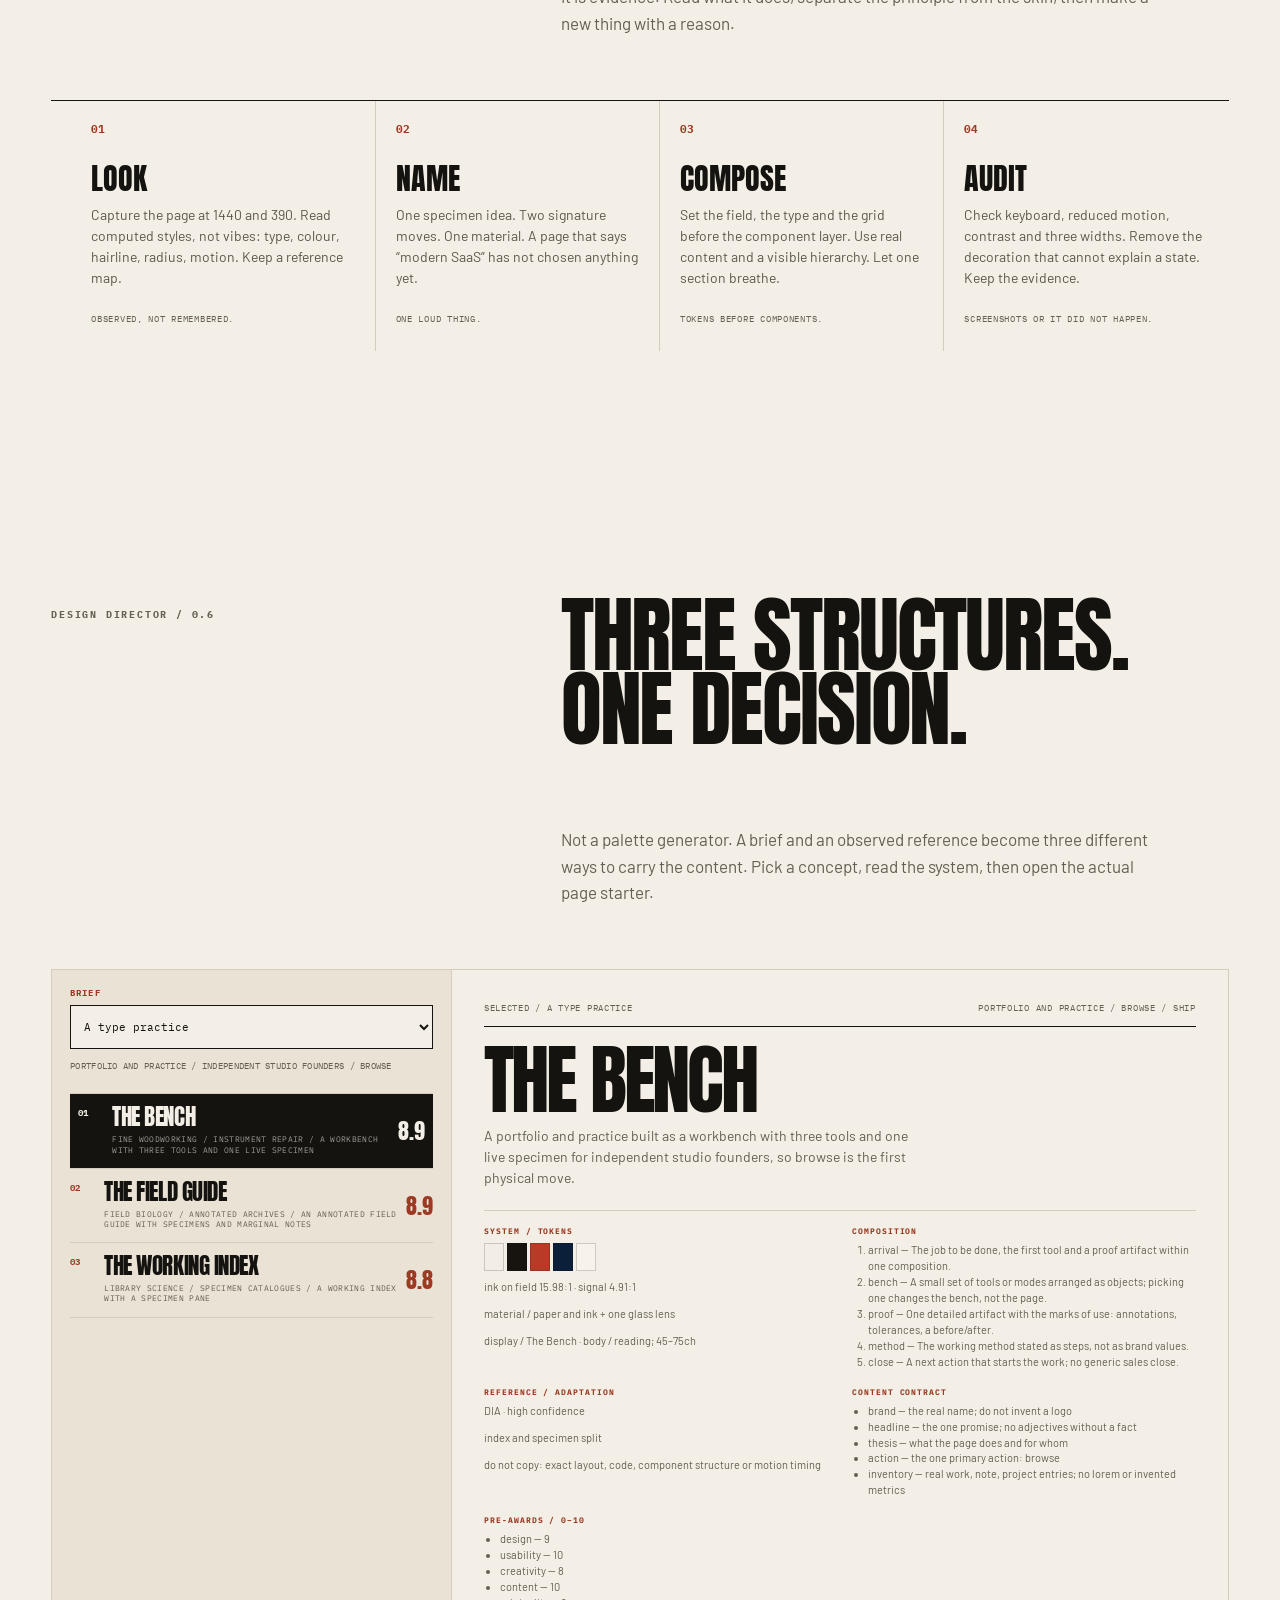
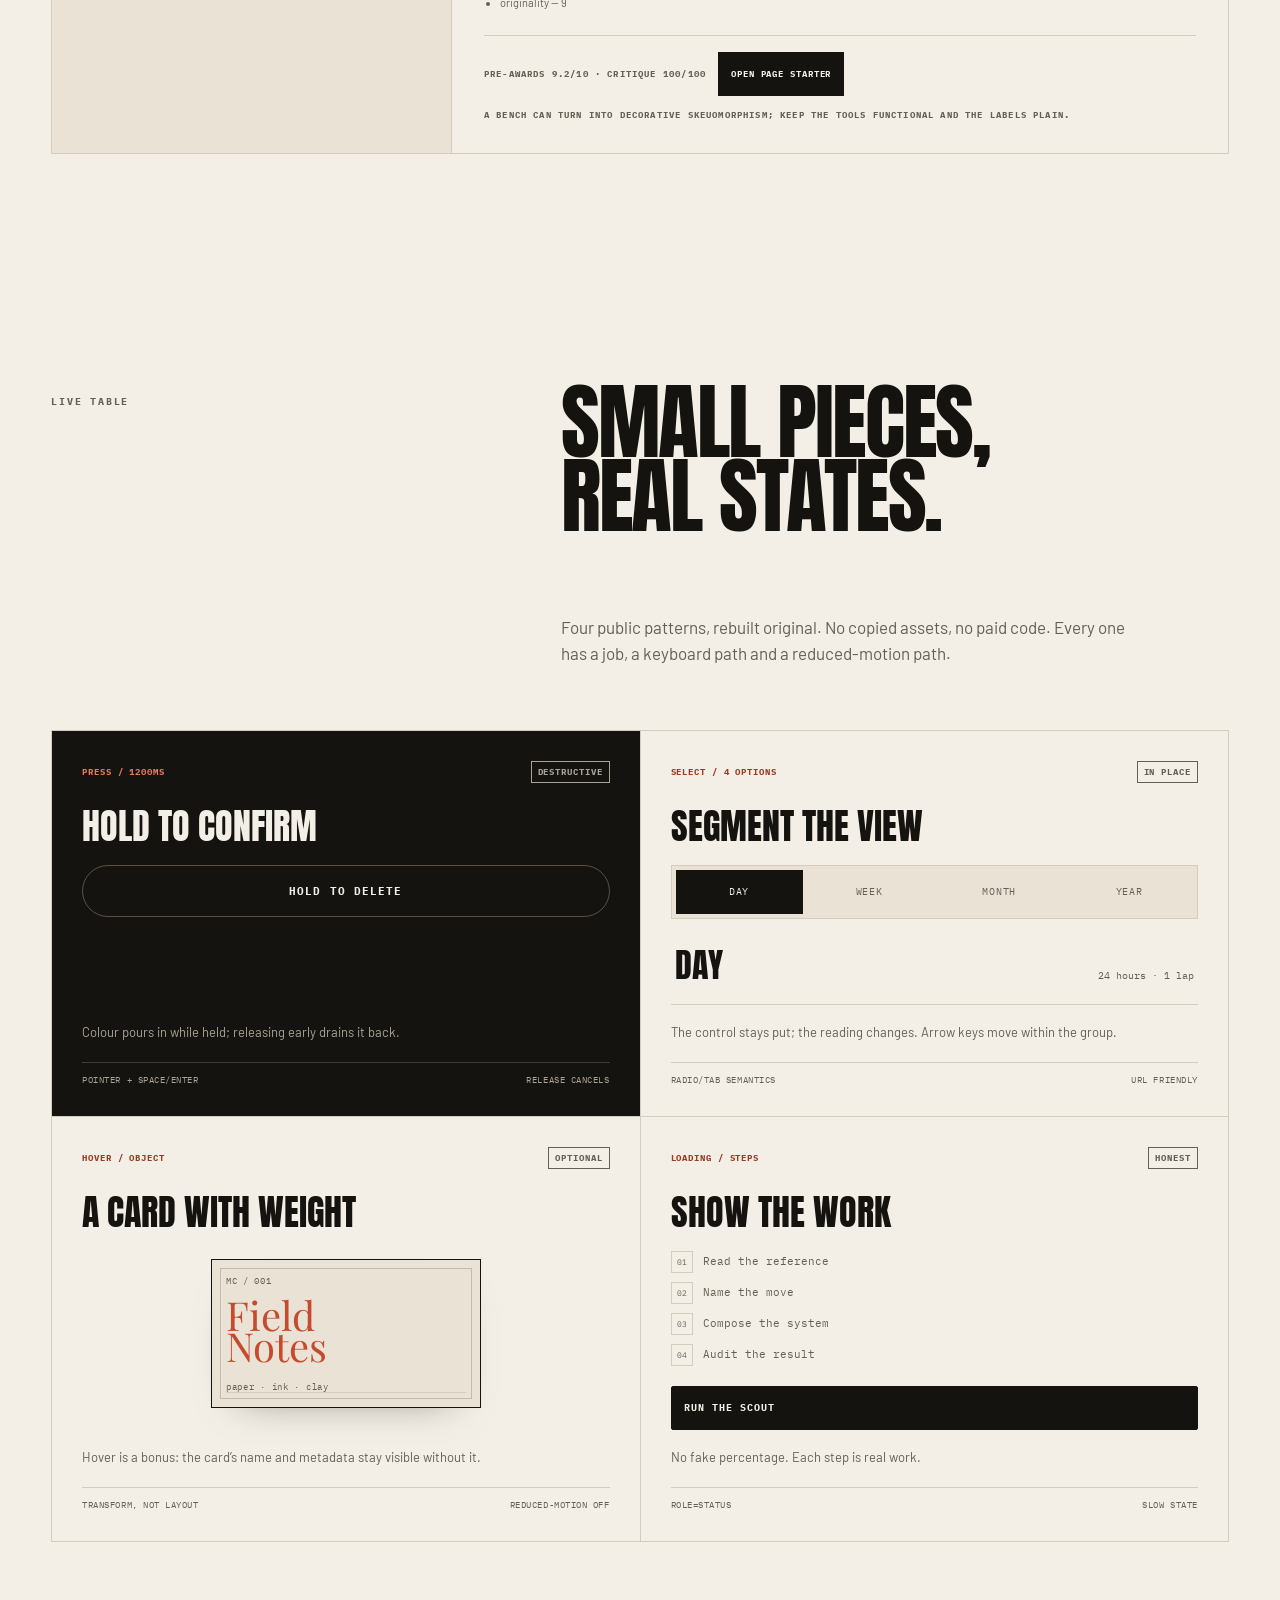
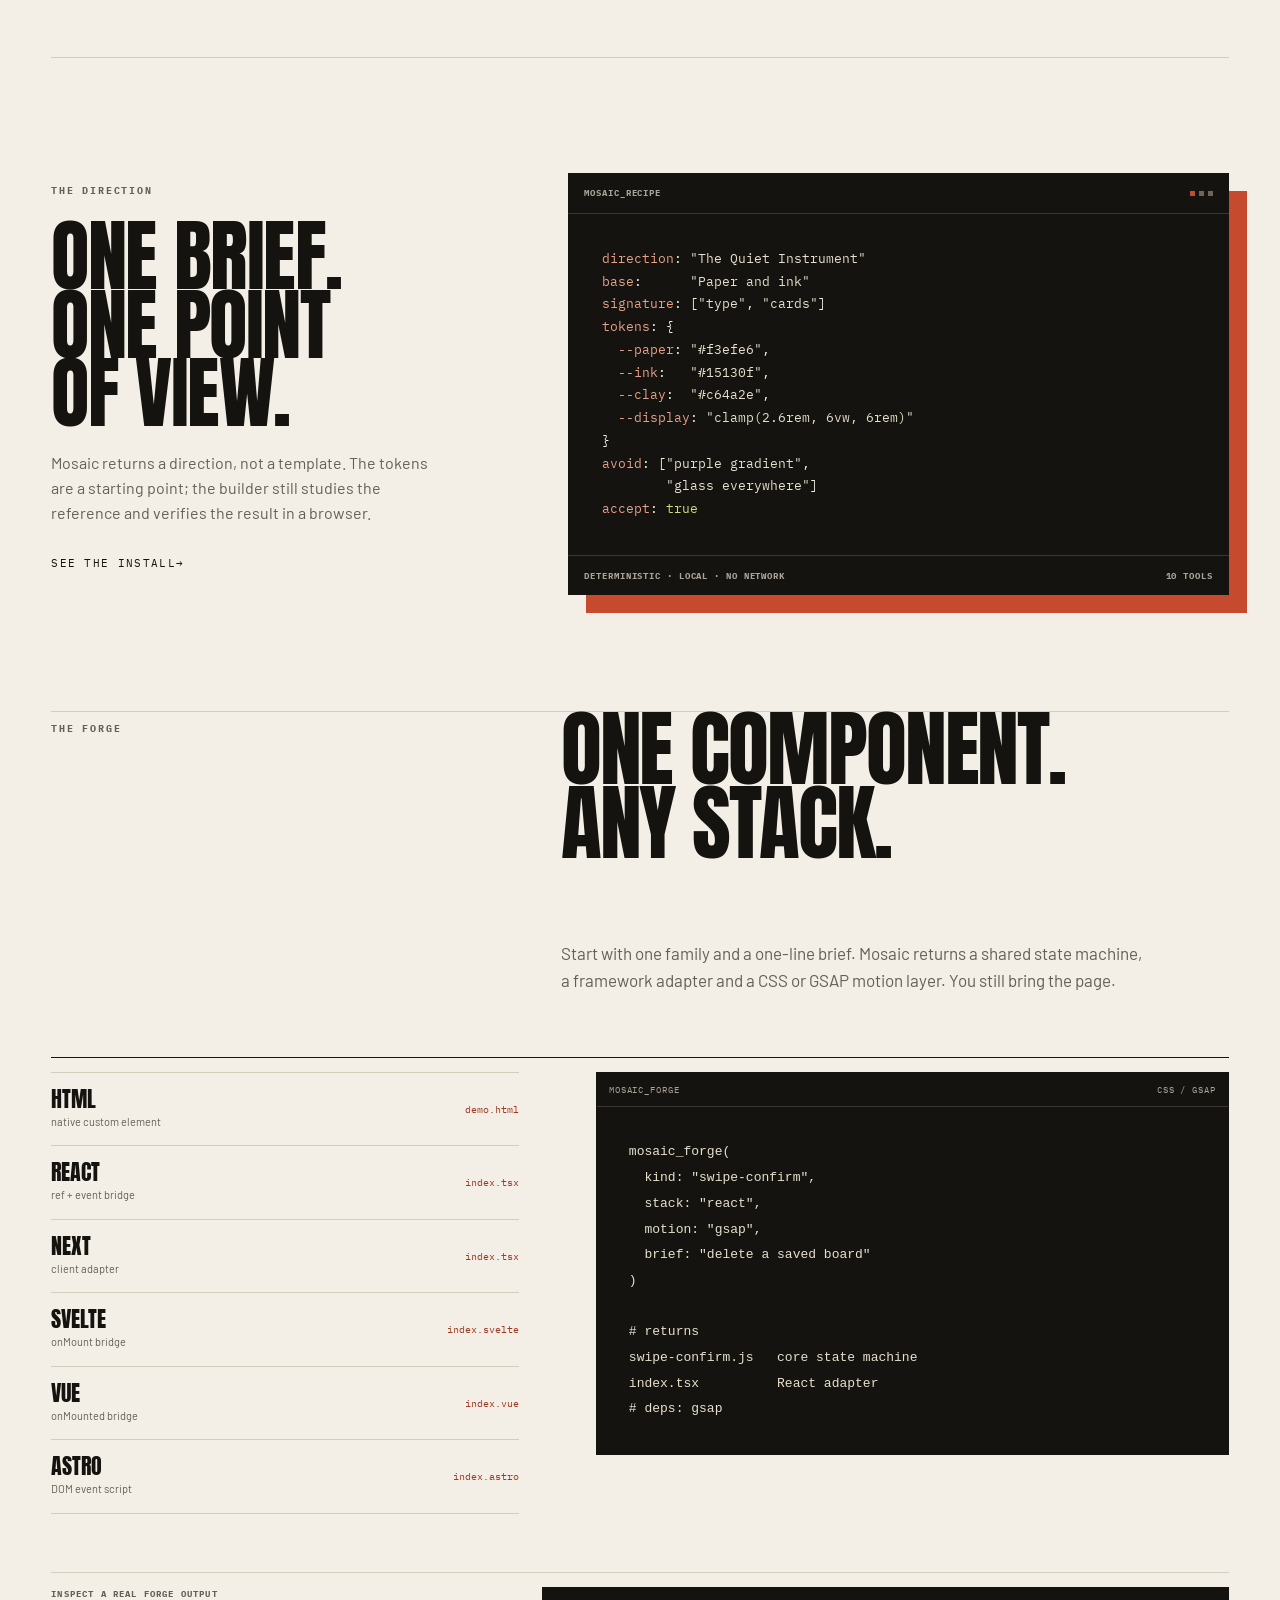
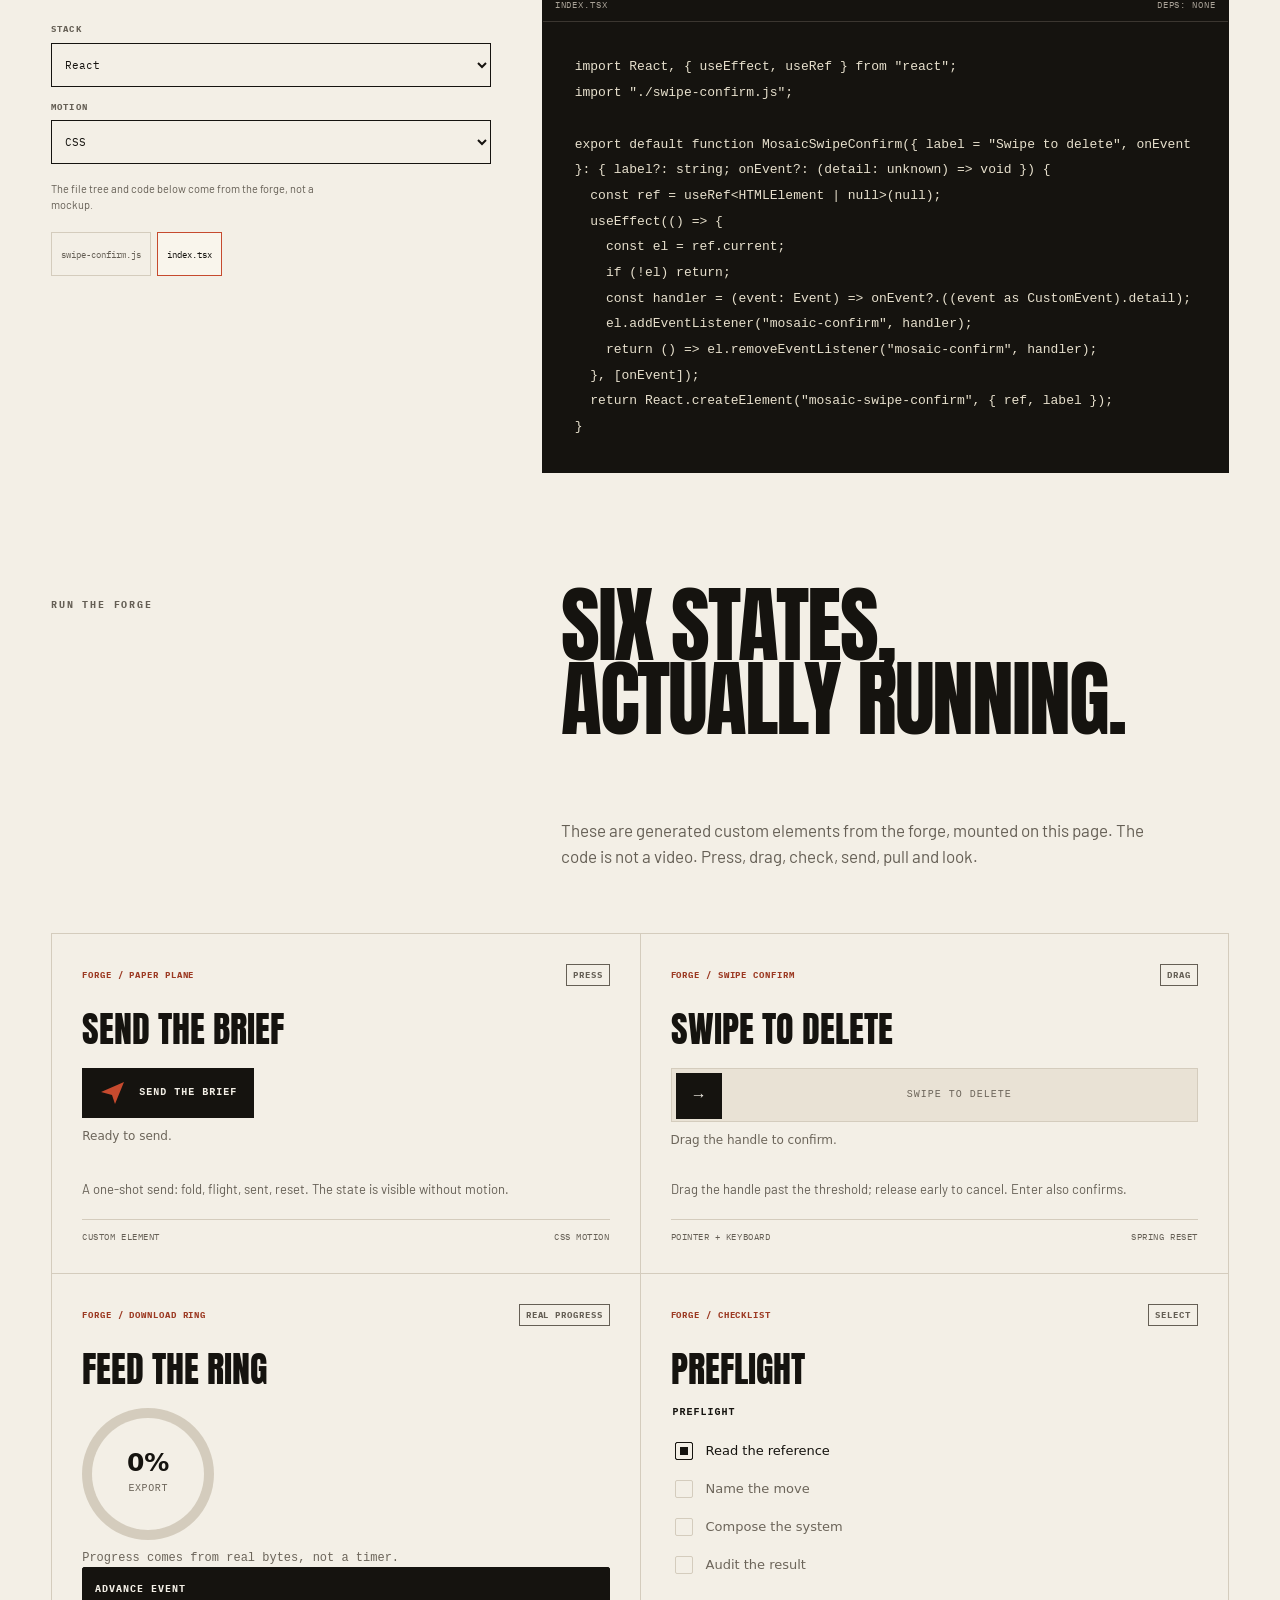
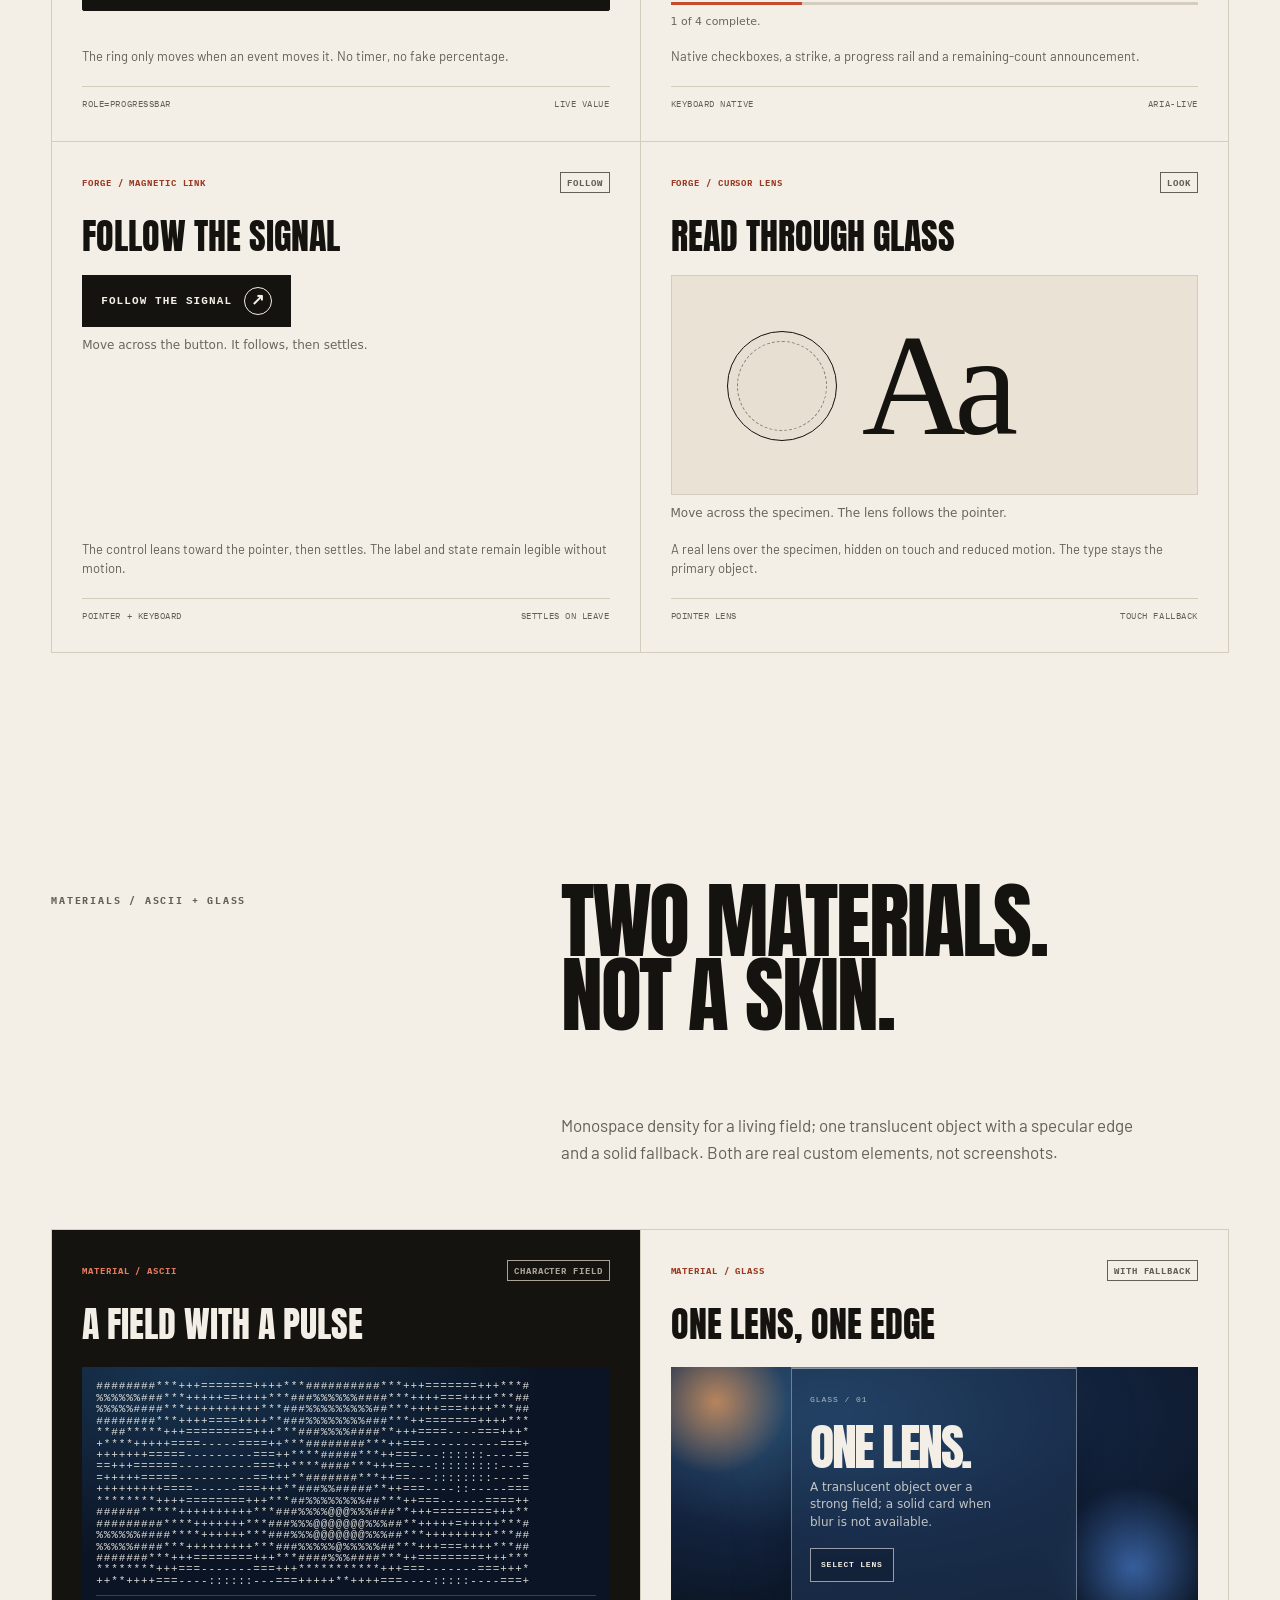
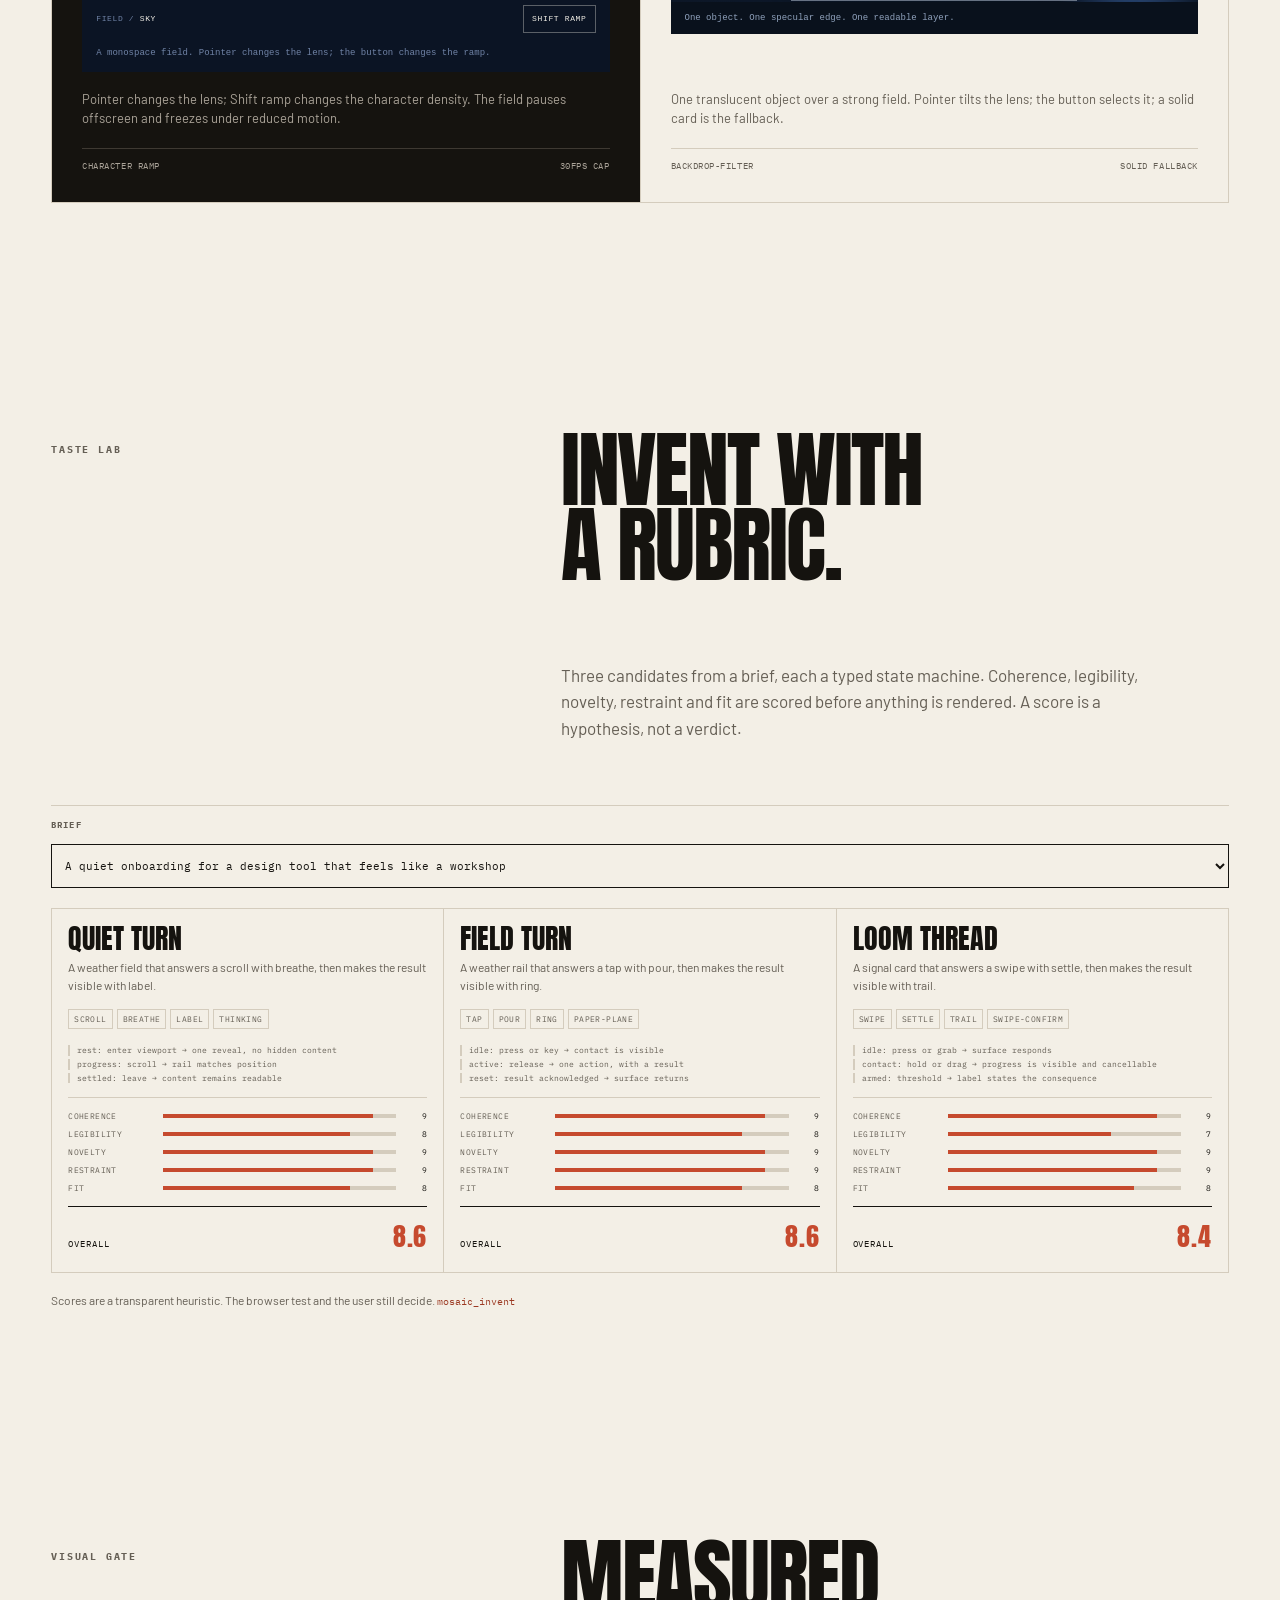
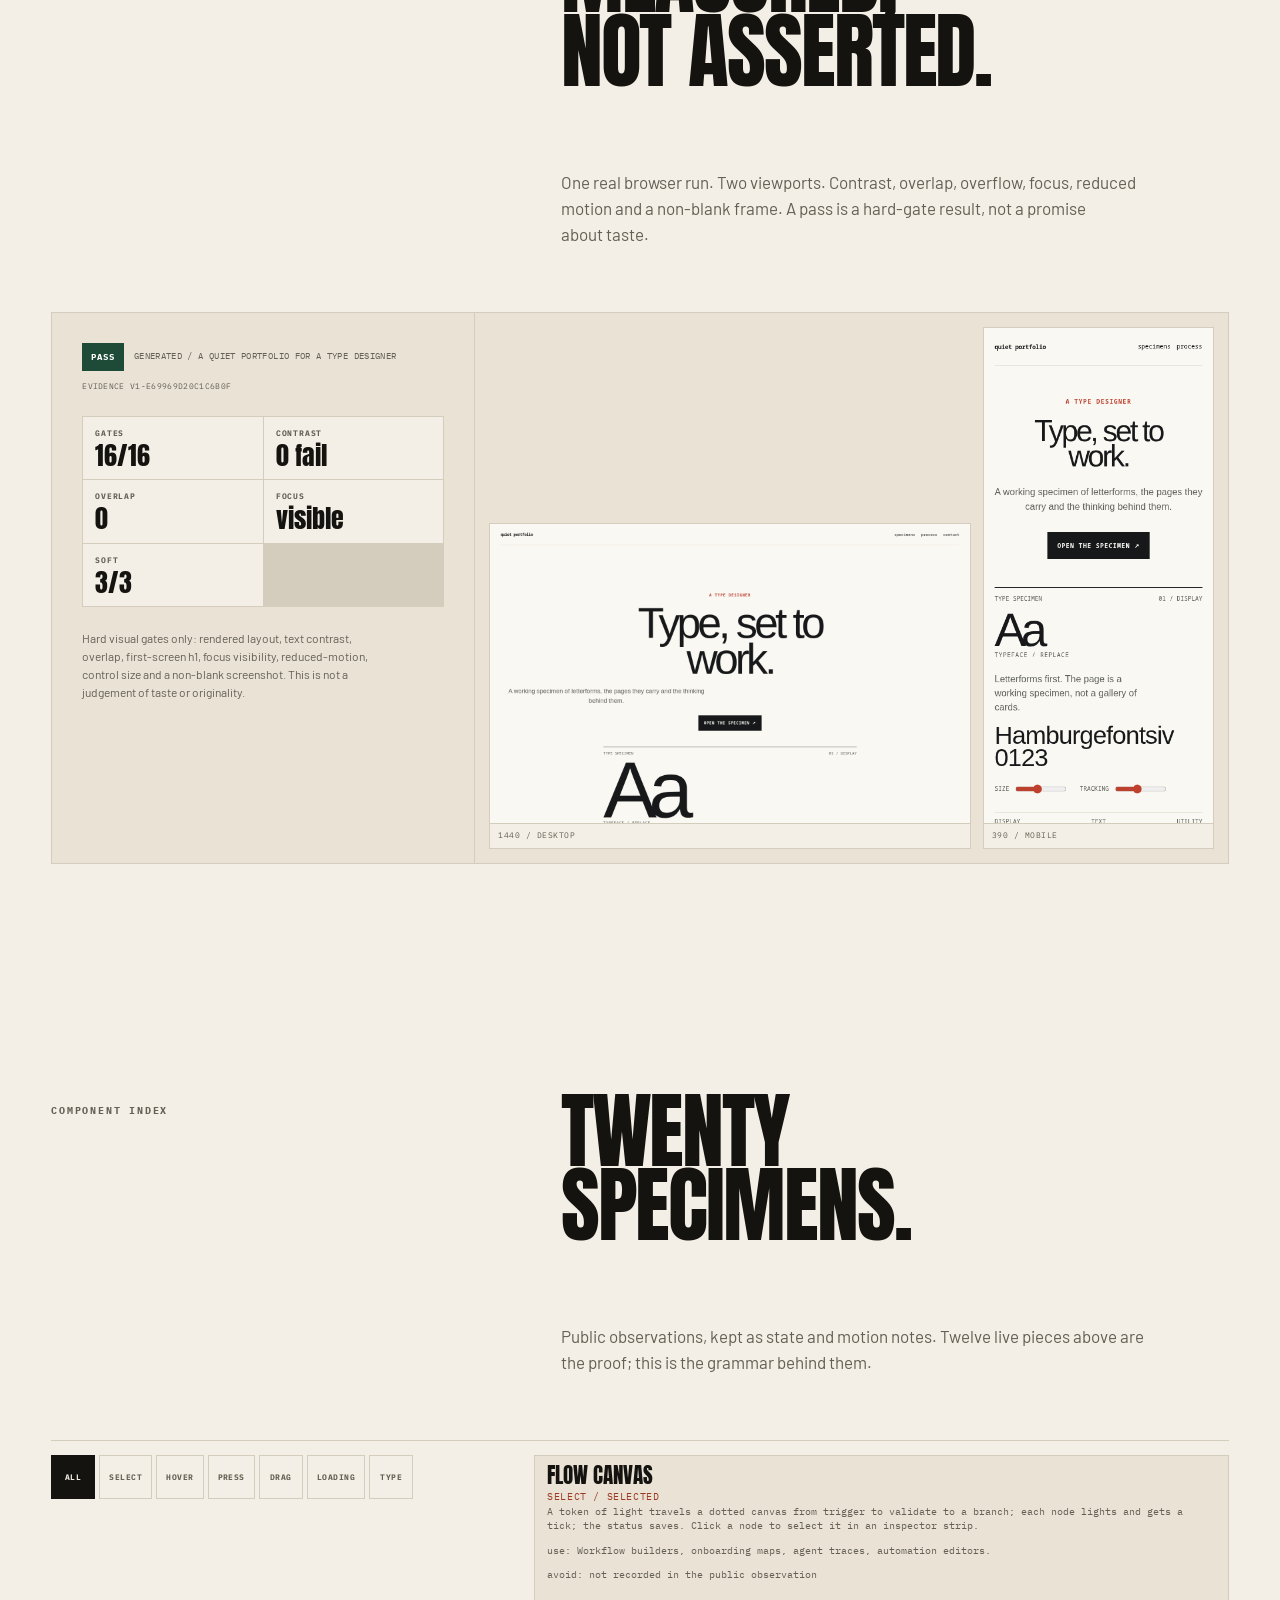
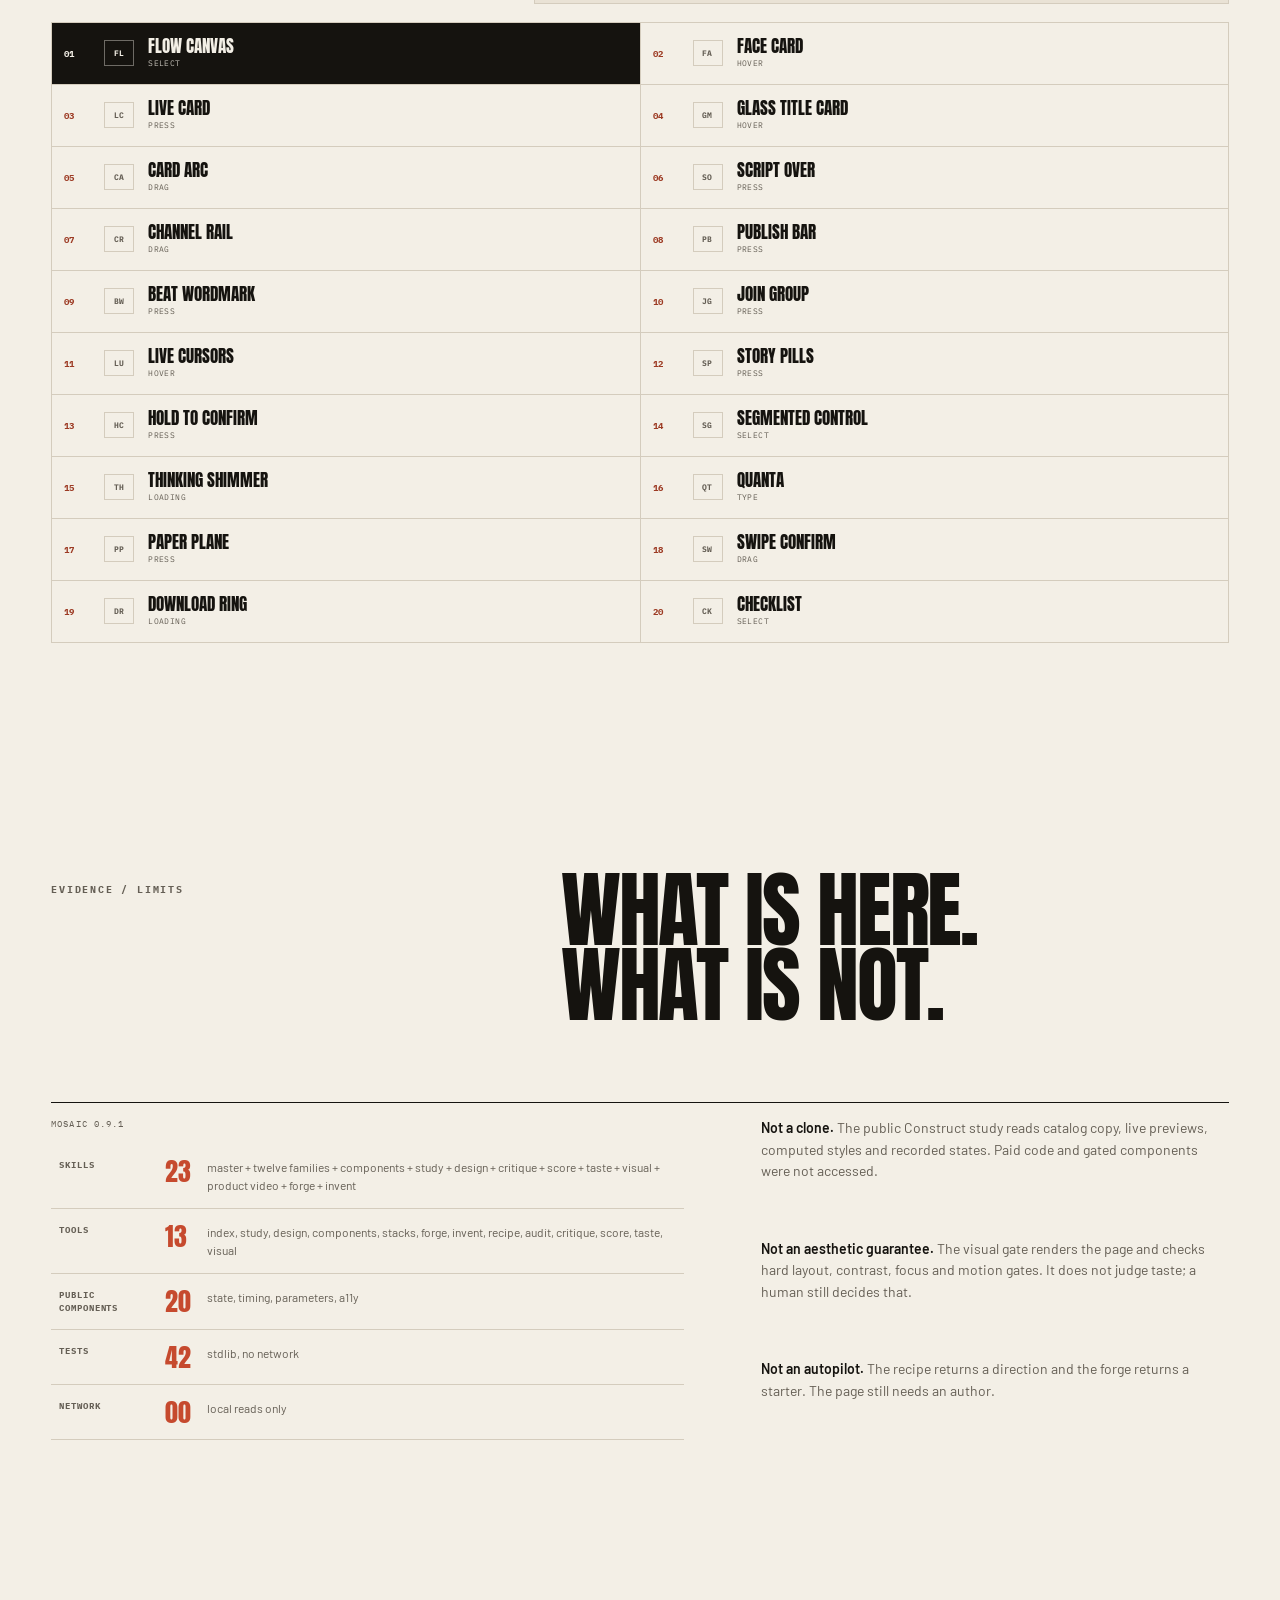
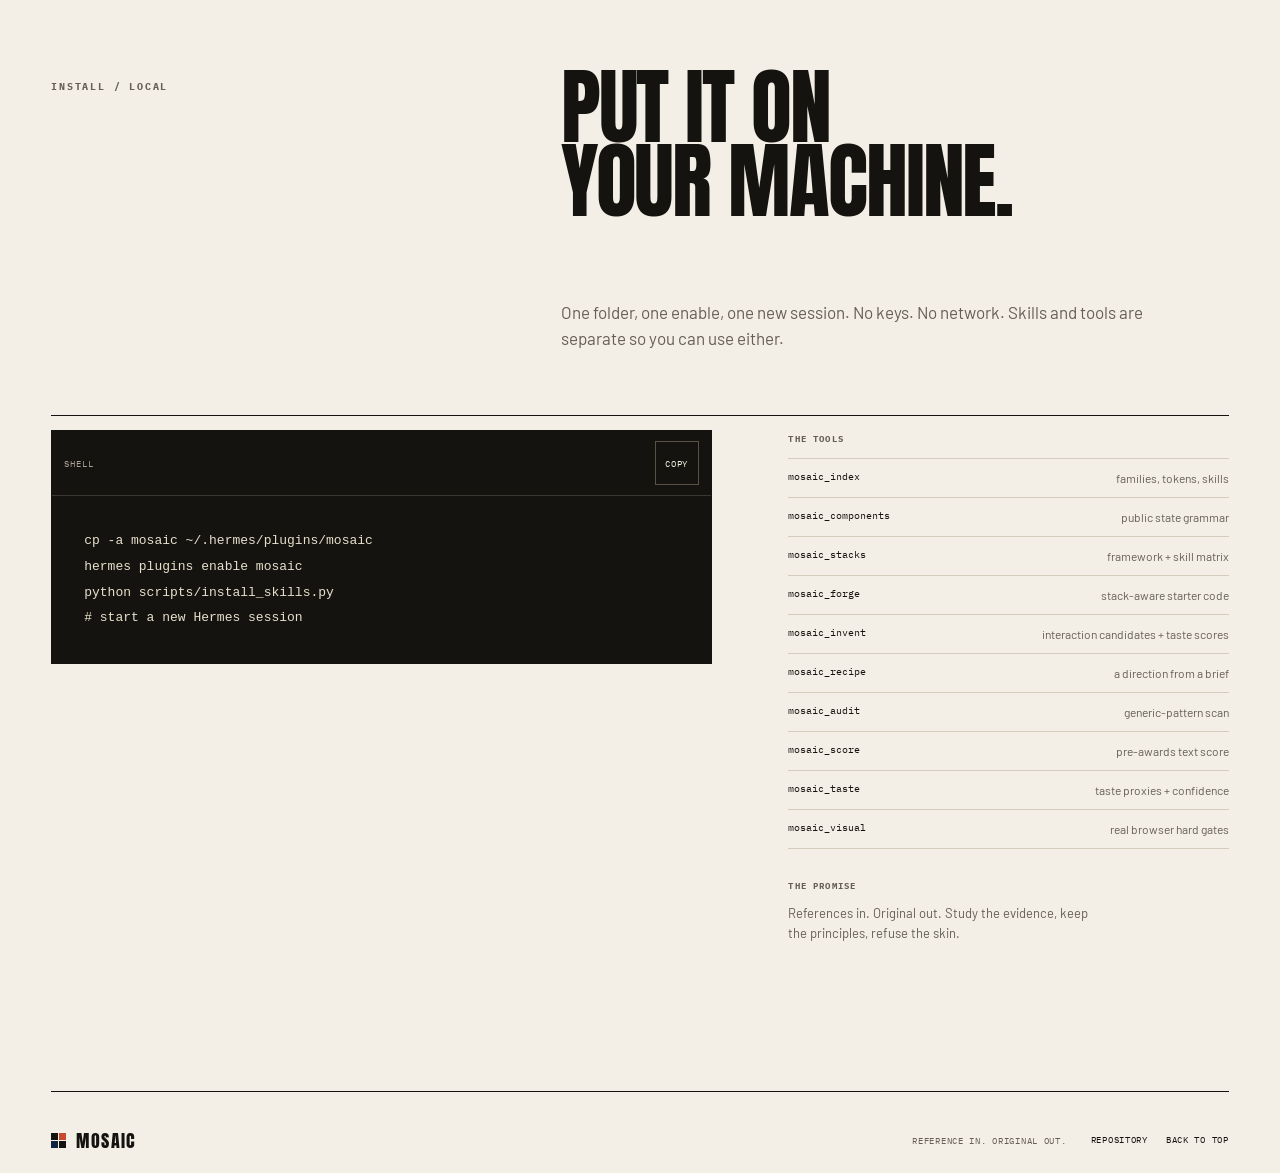
==== commit 43dda5e6: "Add product film pipeline and skill, ship 0.9.1" ====
--- a/site/index.html
+++ b/site/index.html
@@ -9,7 +9,7 @@
   <link rel="icon" href="data:image/svg+xml,%3Csvg xmlns='http://www.w3.org/2000/svg' viewBox='0 0 32 32'%3E%3Crect width='32' height='32' fill='%23f3efe6'/%3E%3Crect x='4' y='4' width='11' height='11' fill='%2315130f'/%3E%3Crect x='17' y='4' width='11' height='11' fill='%23c64a2e'/%3E%3Crect x='4' y='17' width='11' height='11' fill='%230d2340'/%3E%3Crect x='17' y='17' width='11' height='11' fill='%2315130f'/%3E%3C/svg%3E">
   <link rel="preload" href="fonts/Anton-Regular.ttf" as="font" type="font/ttf" crossorigin>
   <link rel="preload" href="fonts/Barlow-Regular.ttf" as="font" type="font/ttf" crossorigin>
-  <link rel="stylesheet" href="styles.css?v=0.9.0">
+  <link rel="stylesheet" href="styles.css?v=0.9.1">
 </head>
 <body>
   <a class="skip" href="#main">Skip to content</a>
@@ -44,7 +44,7 @@
           <a class="btn btn-ghost" href="#method">See the method</a>
         </div>
         <dl class="hero-stats">
-          <div><dt>Skills</dt><dd>22</dd></div>
+          <div><dt>Skills</dt><dd>23</dd></div>
           <div><dt>Tools</dt><dd>13</dd></div>
           <div><dt>Public components</dt><dd>20</dd></div>
           <div><dt>Network</dt><dd>0</dd></div>
@@ -436,9 +436,9 @@
       </div>
       <div class="evidence-grid reveal">
         <table>
-          <caption>Mosaic 0.9.0</caption>
+          <caption>Mosaic 0.9.1</caption>
           <tbody>
-            <tr><th scope="row">Skills</th><td>22</td><td>master + twelve families + components + study + design + critique + score + taste + visual + forge + invent</td></tr>
+            <tr><th scope="row">Skills</th><td>23</td><td>master + twelve families + components + study + design + critique + score + taste + visual + product video + forge + invent</td></tr>
             <tr><th scope="row">Tools</th><td>13</td><td>index, study, design, components, stacks, forge, invent, recipe, audit, critique, score, taste, visual</td></tr>
             <tr><th scope="row">Public components</th><td>20</td><td>state, timing, parameters, a11y</td></tr>
             <tr><th scope="row">Tests</th><td>42</td><td>stdlib, no network</td></tr>
@@ -497,19 +497,19 @@
     </div>
   </footer>
 
-  <script src="visual-samples.js?v=0.9.0" defer></script>
-  <script src="director-samples.js?v=0.9.0" defer></script>
-  <script src="forge-samples.js?v=0.9.0" defer></script>
-  <script src="invent-samples.js?v=0.9.0" defer></script>
-  <script src="component-gallery.js?v=0.9.0" defer></script>
-  <script src="app.js?v=0.9.0" defer></script>
-  <script type="module" src="forge/paper-plane.js?v=0.9.0"></script>
-  <script type="module" src="forge/swipe-confirm.js?v=0.9.0"></script>
-  <script type="module" src="forge/download-ring.js?v=0.9.0"></script>
-  <script type="module" src="forge/checklist.js?v=0.9.0"></script>
-  <script type="module" src="forge/ascii-field.js?v=0.9.0"></script>
-  <script type="module" src="forge/glass-stack.js?v=0.9.0"></script>
-  <script type="module" src="forge/magnetic-link.js?v=0.9.0"></script>
-  <script type="module" src="forge/cursor-lens.js?v=0.9.0"></script>
+  <script src="visual-samples.js?v=0.9.1" defer></script>
+  <script src="director-samples.js?v=0.9.1" defer></script>
+  <script src="forge-samples.js?v=0.9.1" defer></script>
+  <script src="invent-samples.js?v=0.9.1" defer></script>
+  <script src="component-gallery.js?v=0.9.1" defer></script>
+  <script src="app.js?v=0.9.1" defer></script>
+  <script type="module" src="forge/paper-plane.js?v=0.9.1"></script>
+  <script type="module" src="forge/swipe-confirm.js?v=0.9.1"></script>
+  <script type="module" src="forge/download-ring.js?v=0.9.1"></script>
+  <script type="module" src="forge/checklist.js?v=0.9.1"></script>
+  <script type="module" src="forge/ascii-field.js?v=0.9.1"></script>
+  <script type="module" src="forge/glass-stack.js?v=0.9.1"></script>
+  <script type="module" src="forge/magnetic-link.js?v=0.9.1"></script>
+  <script type="module" src="forge/cursor-lens.js?v=0.9.1"></script>
 </body>
 </html>
